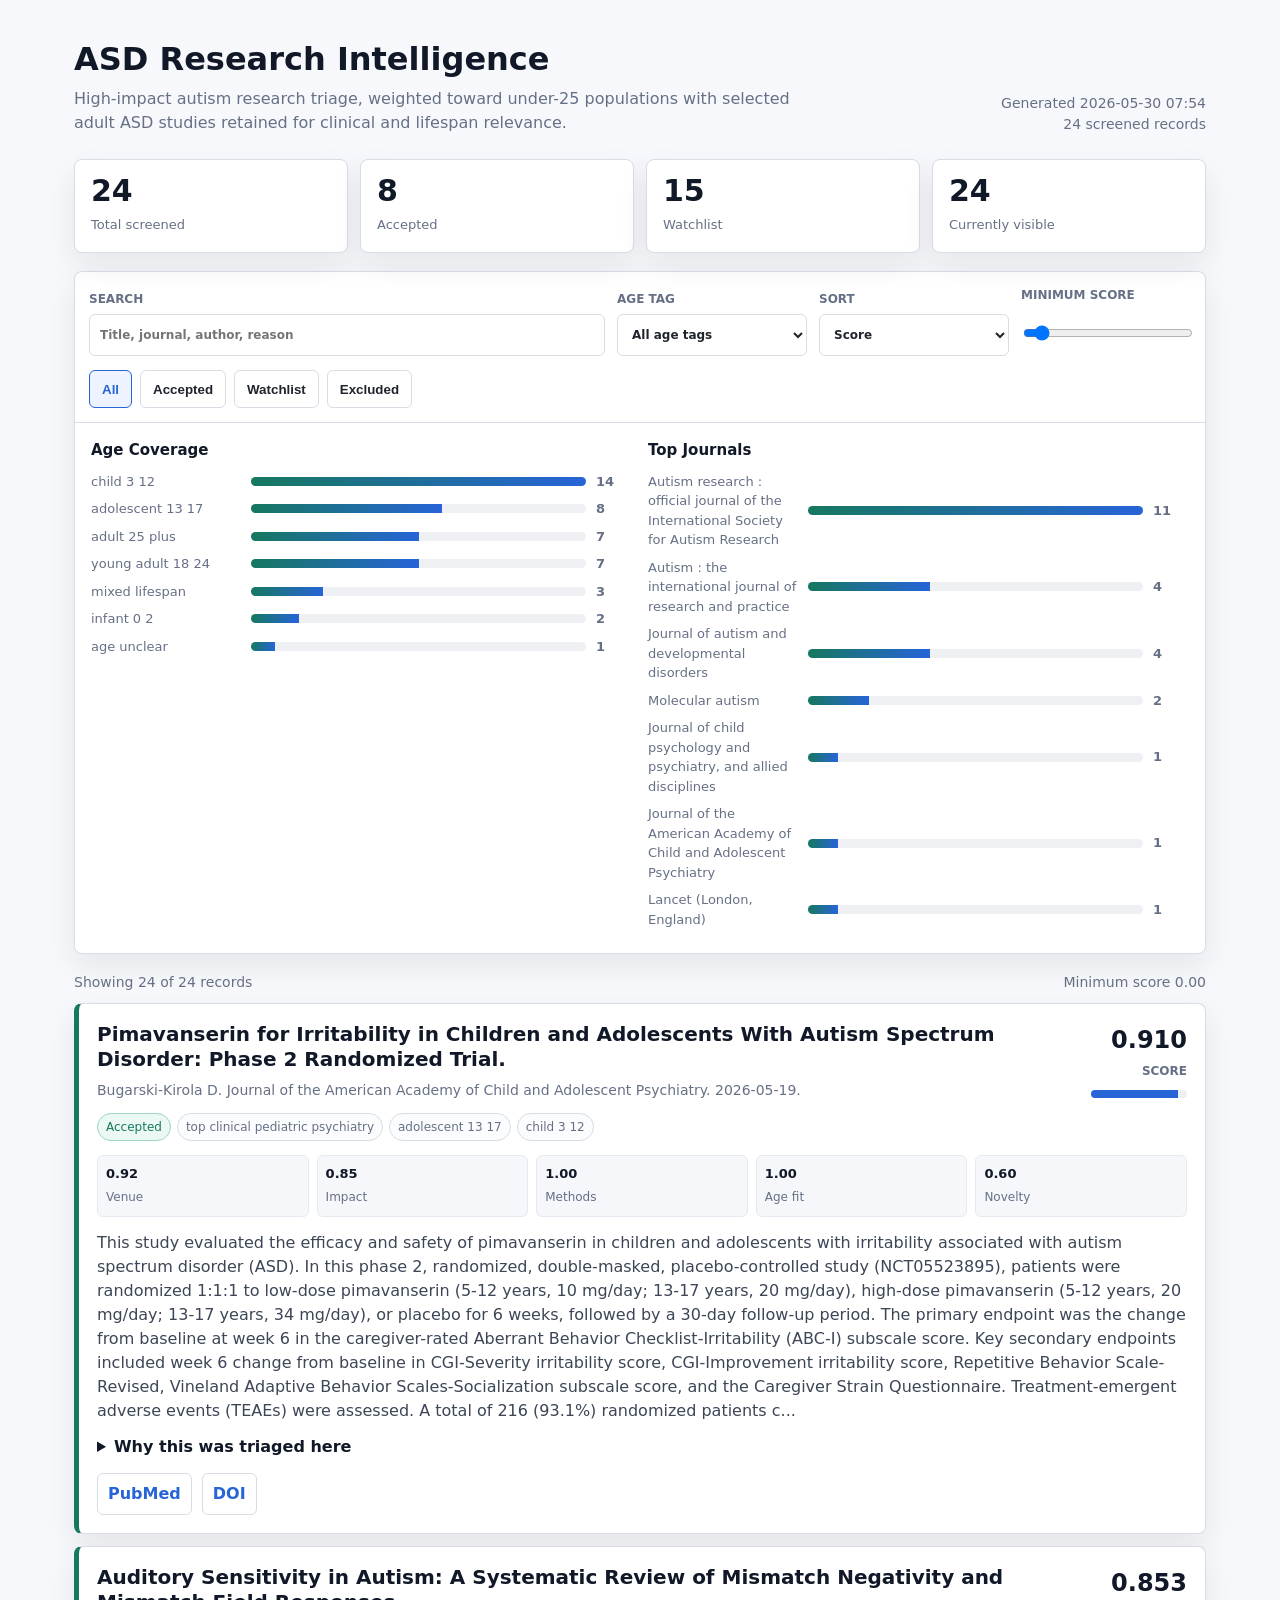
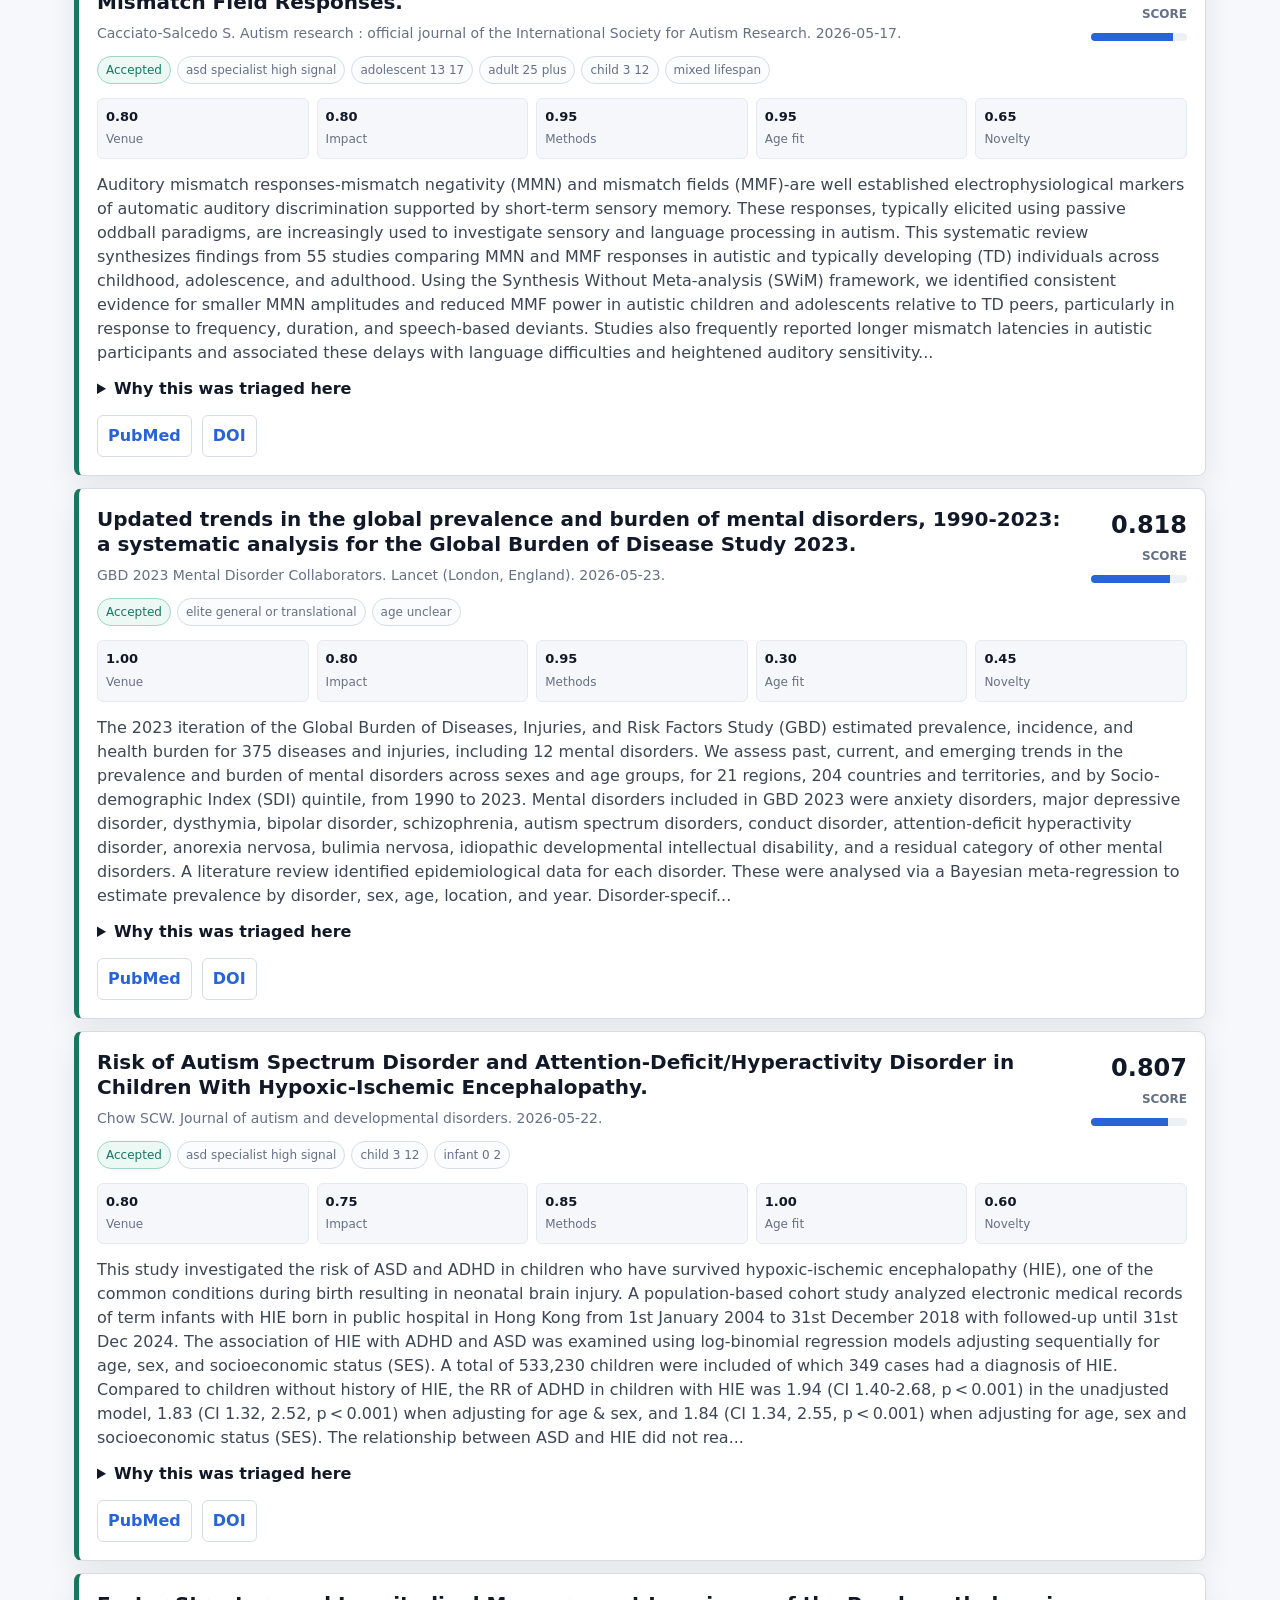
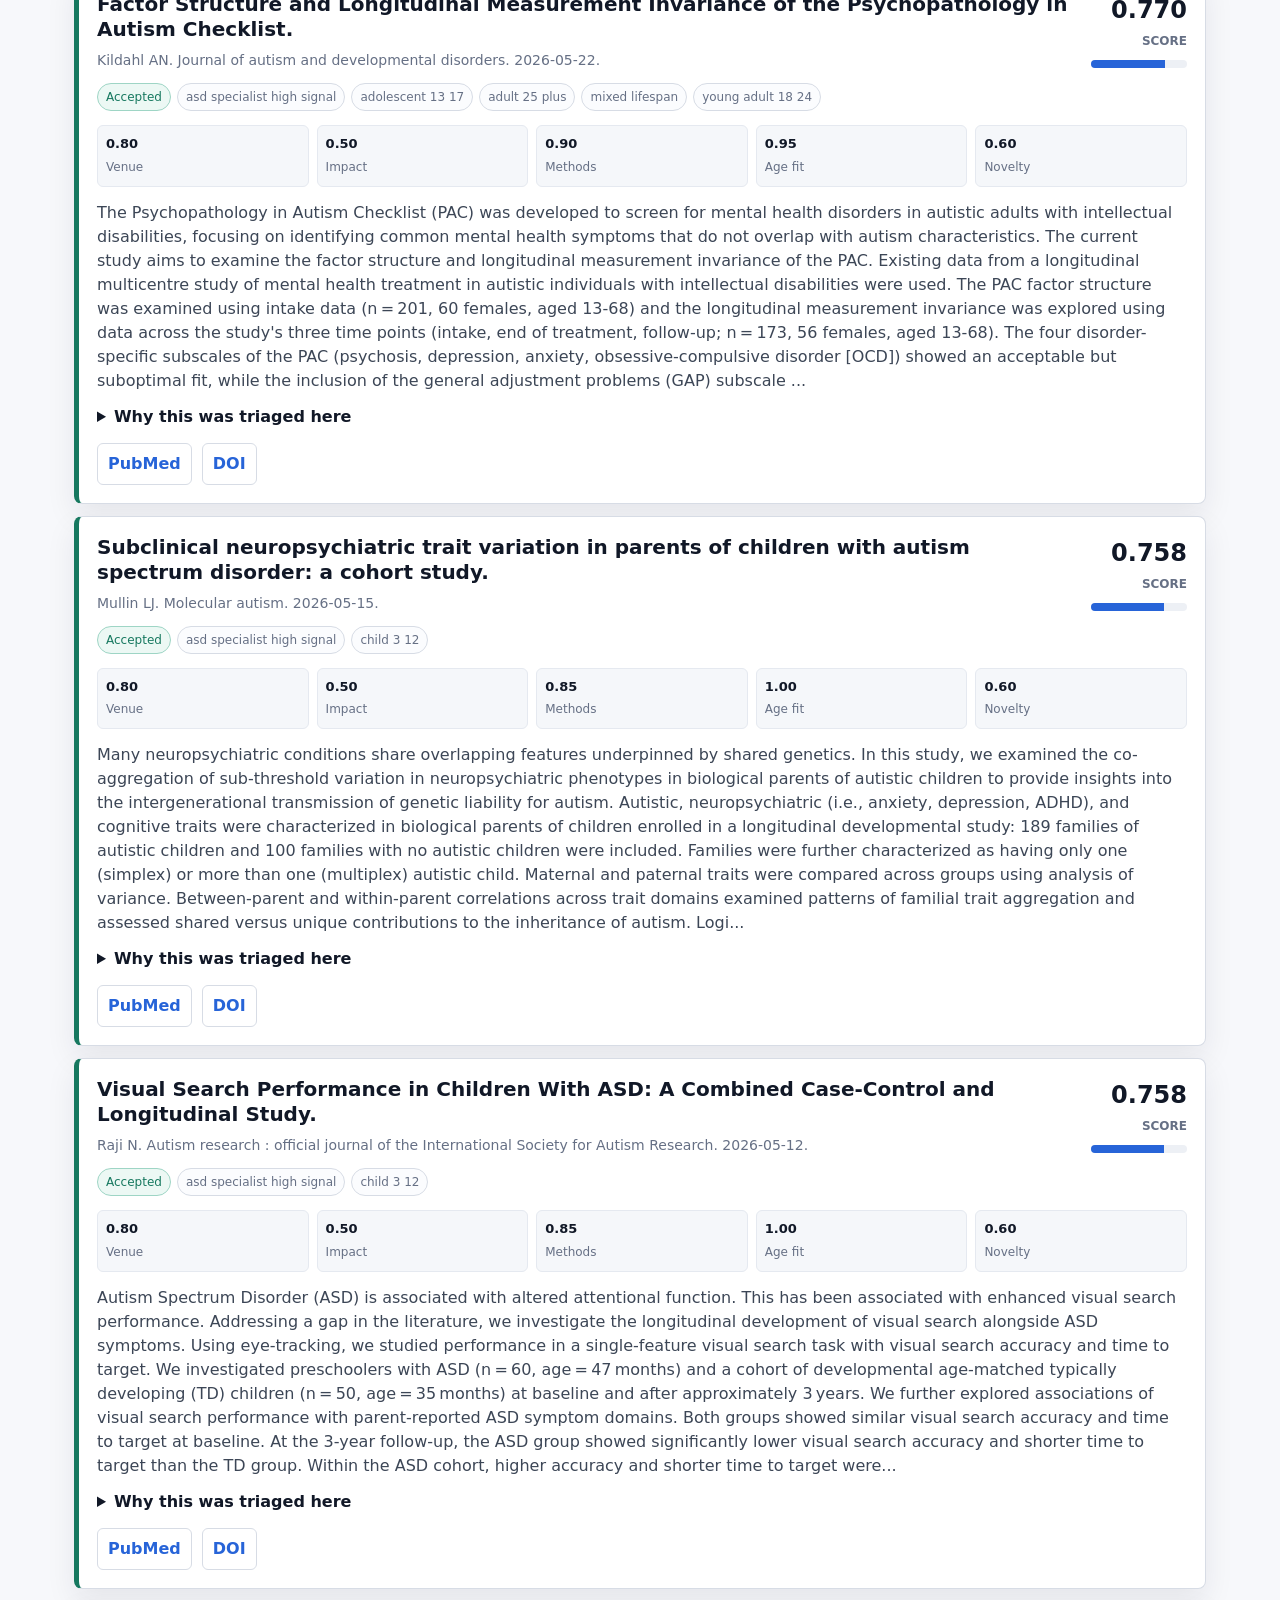
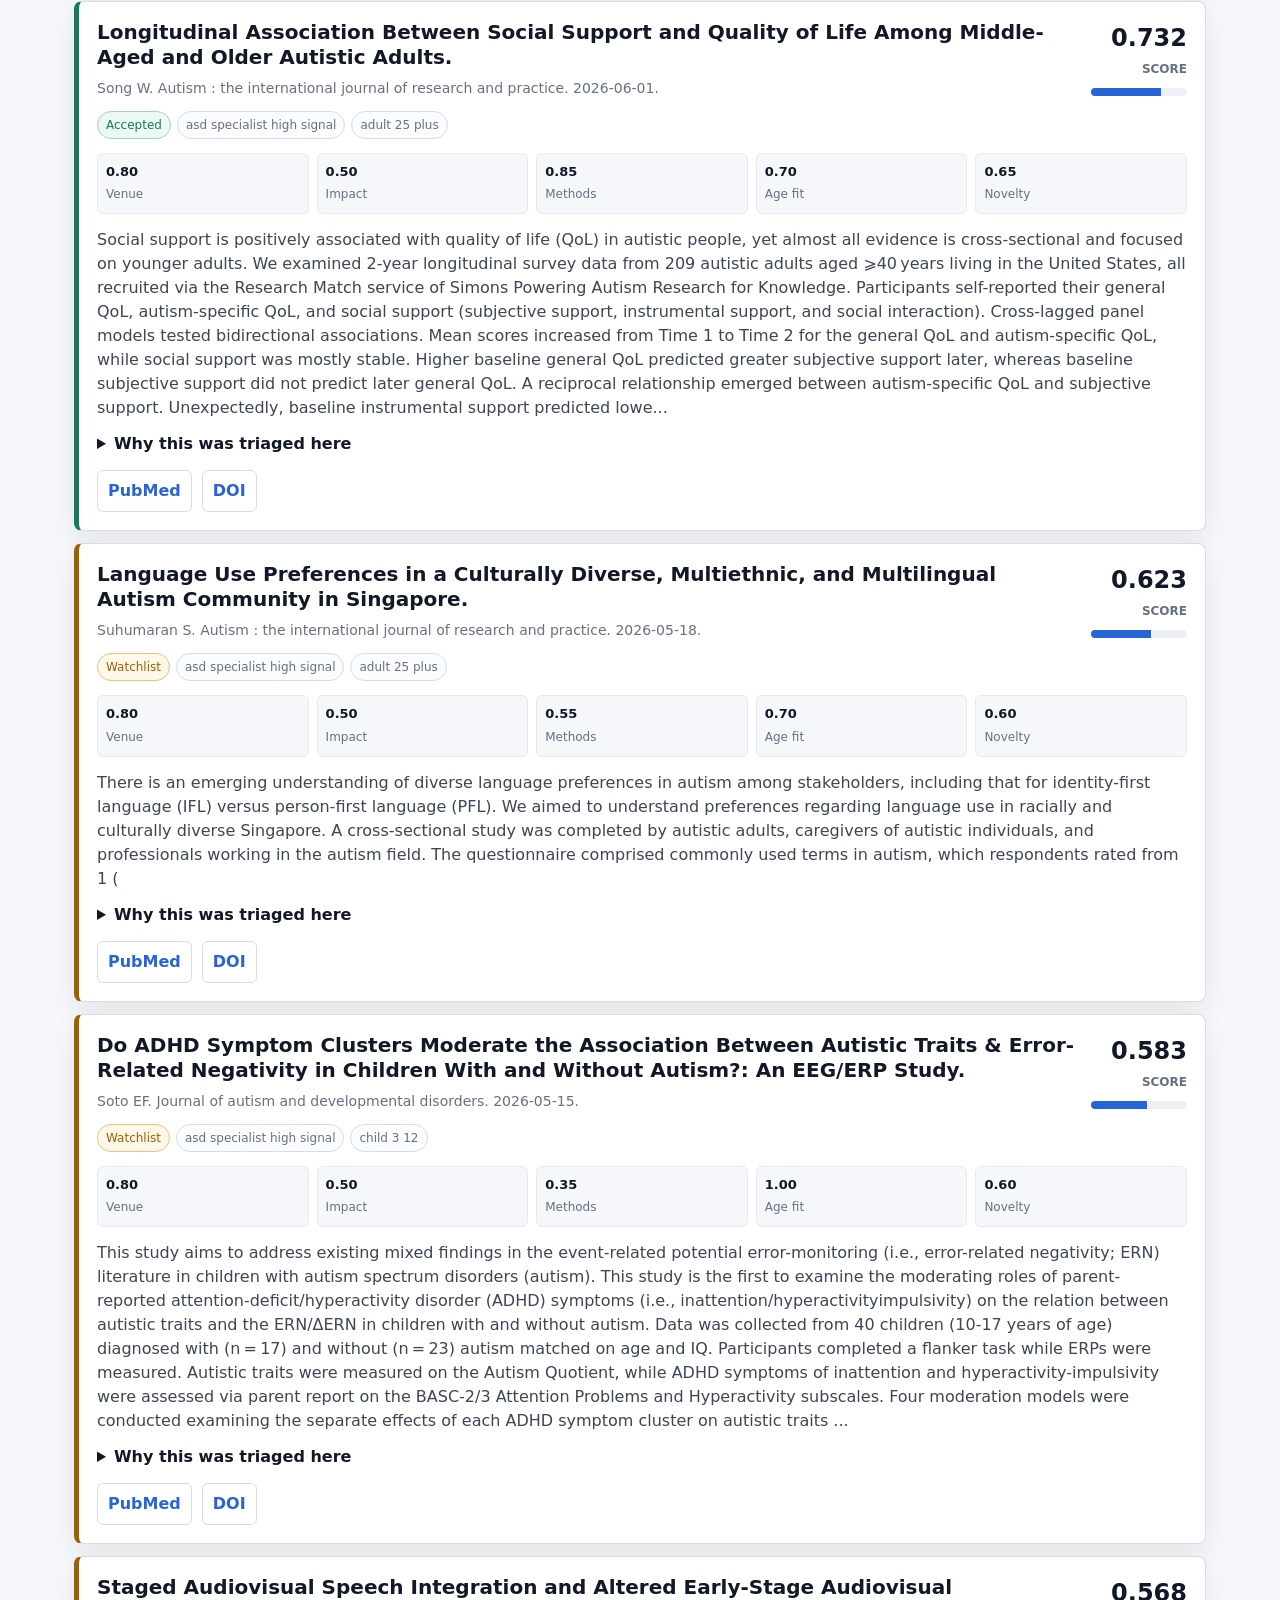
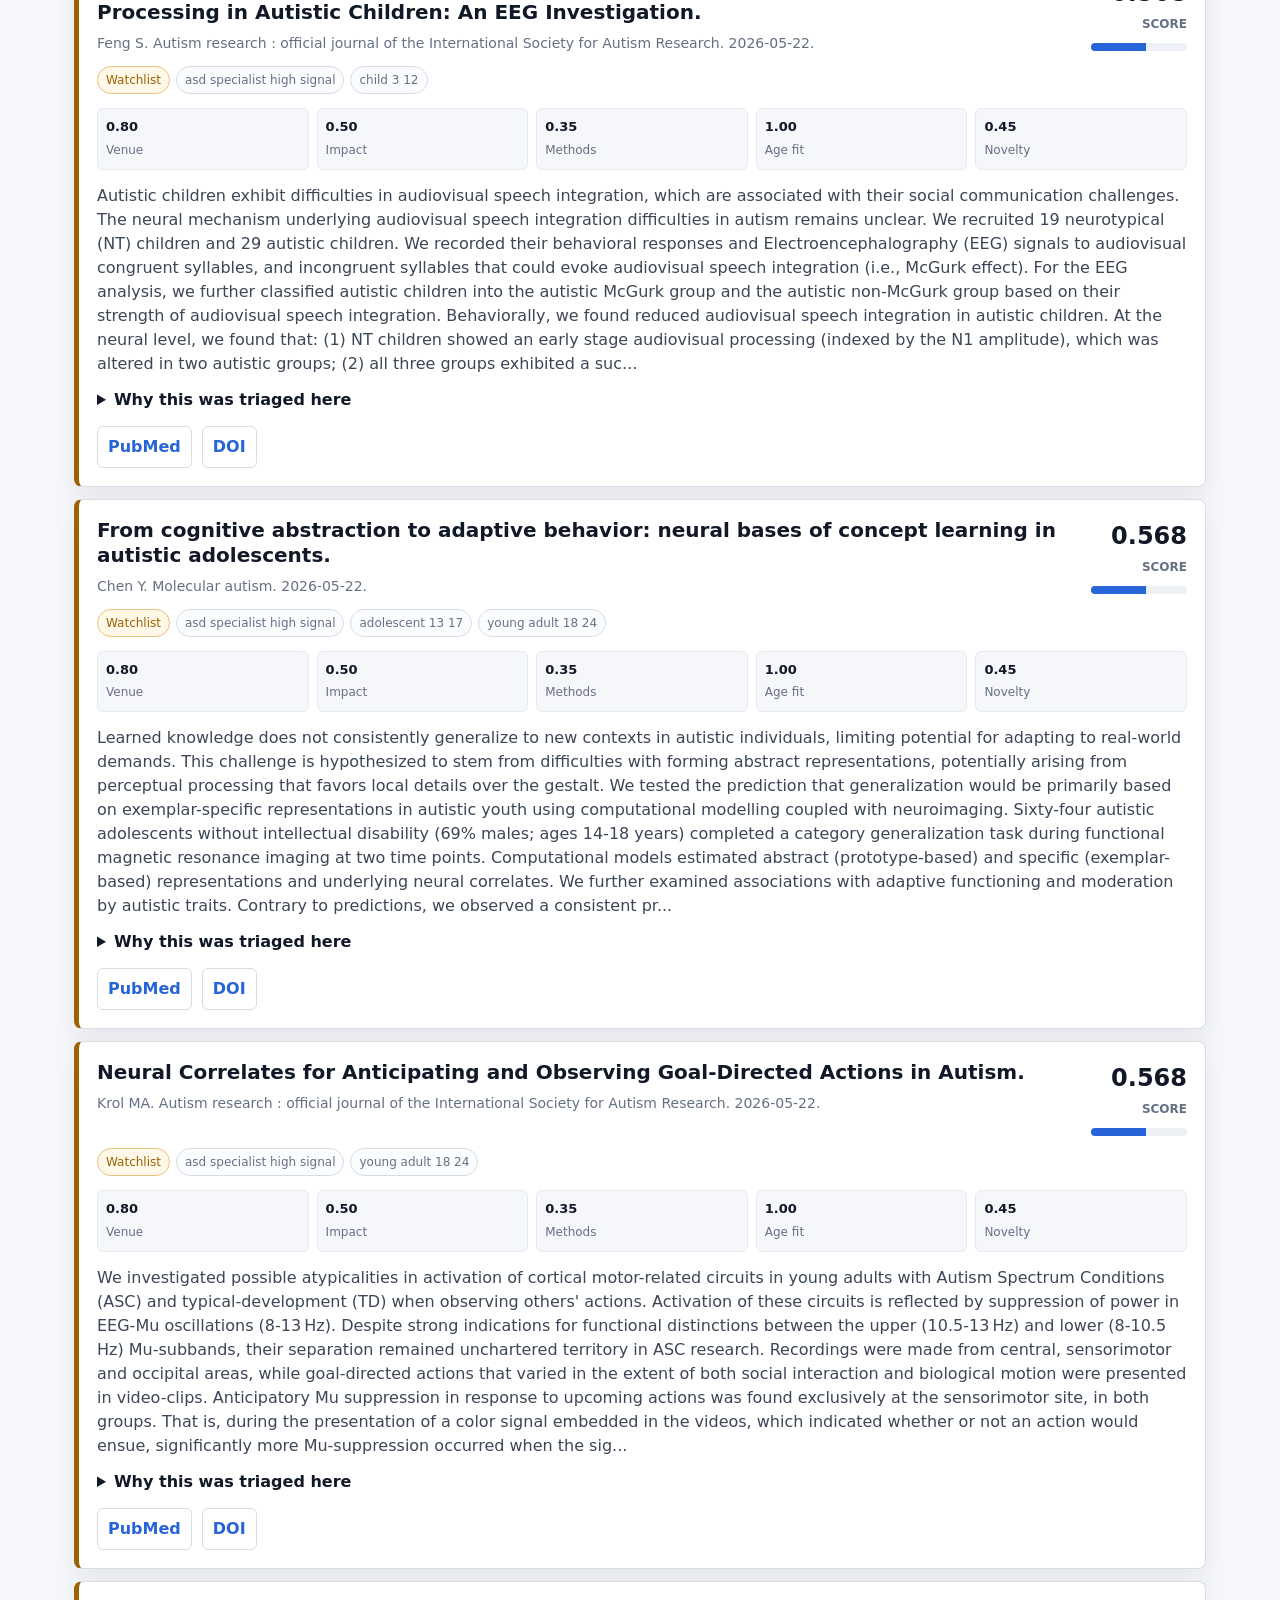
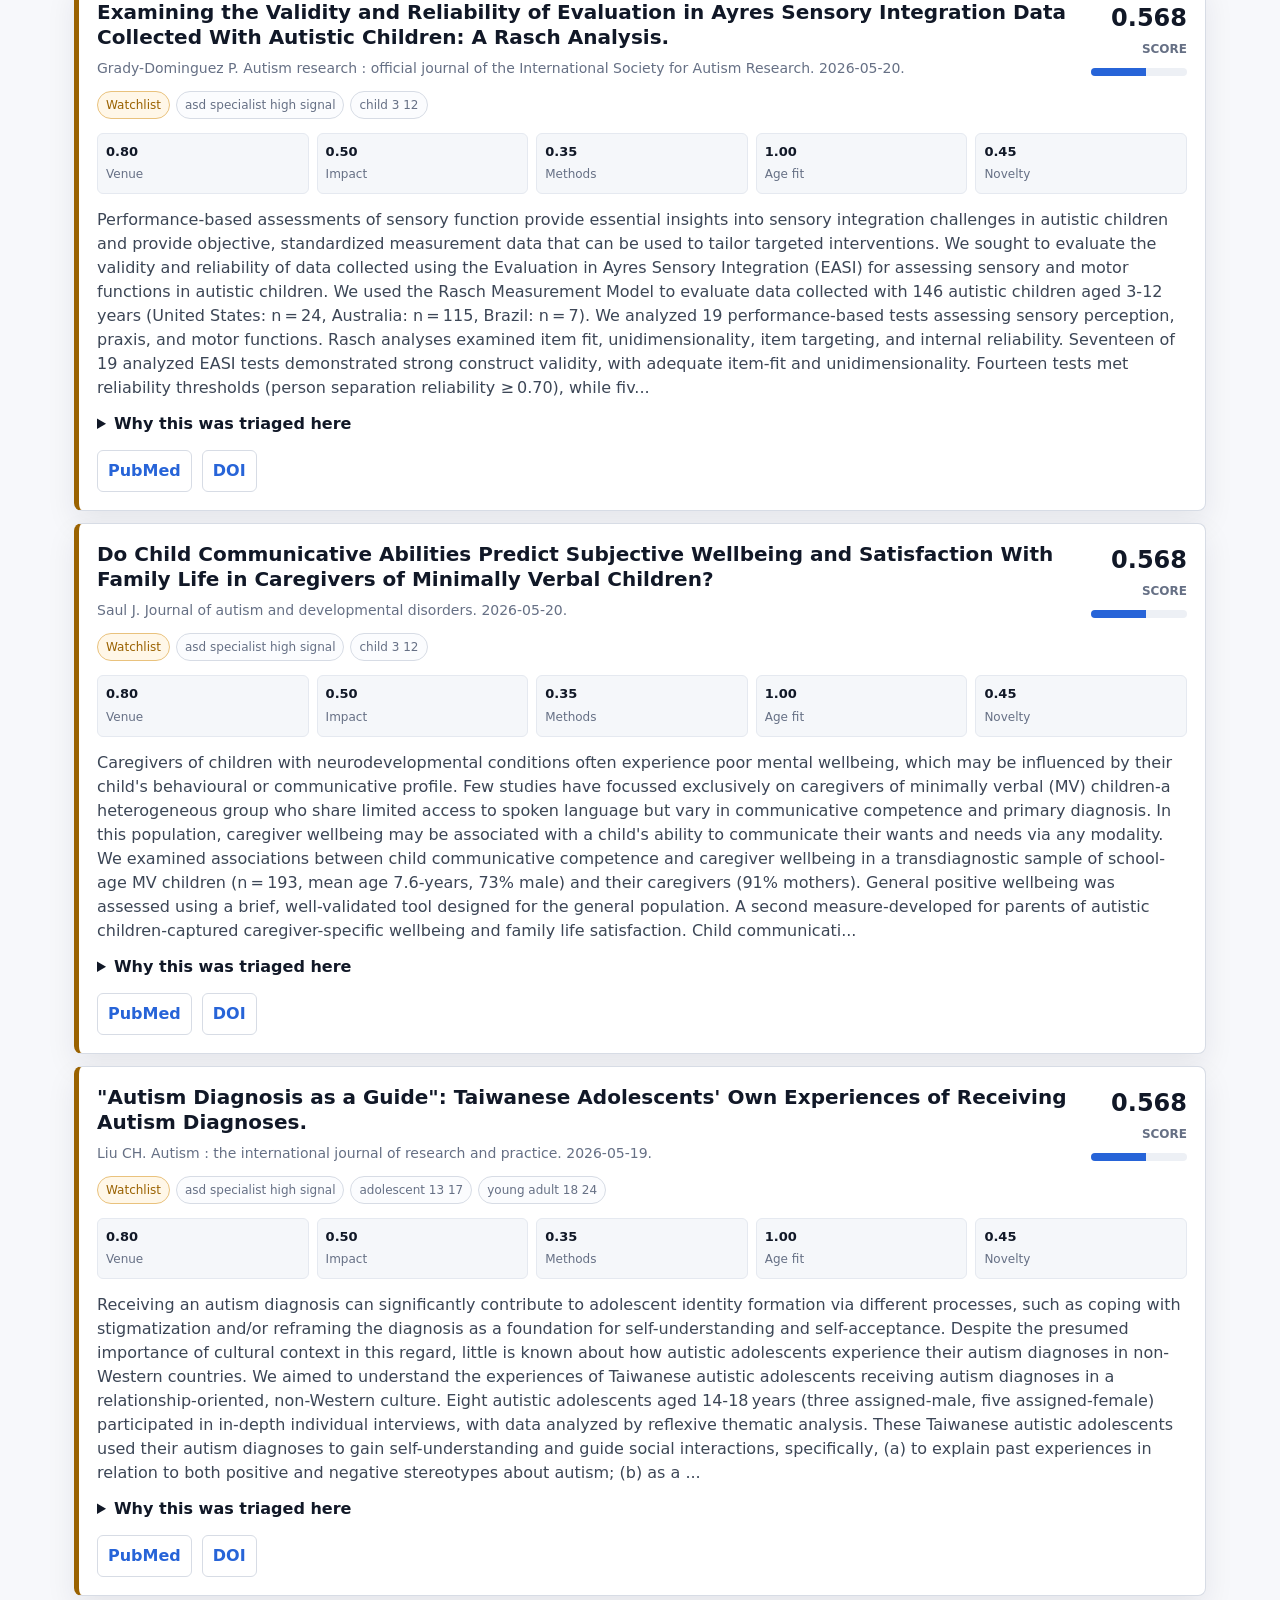
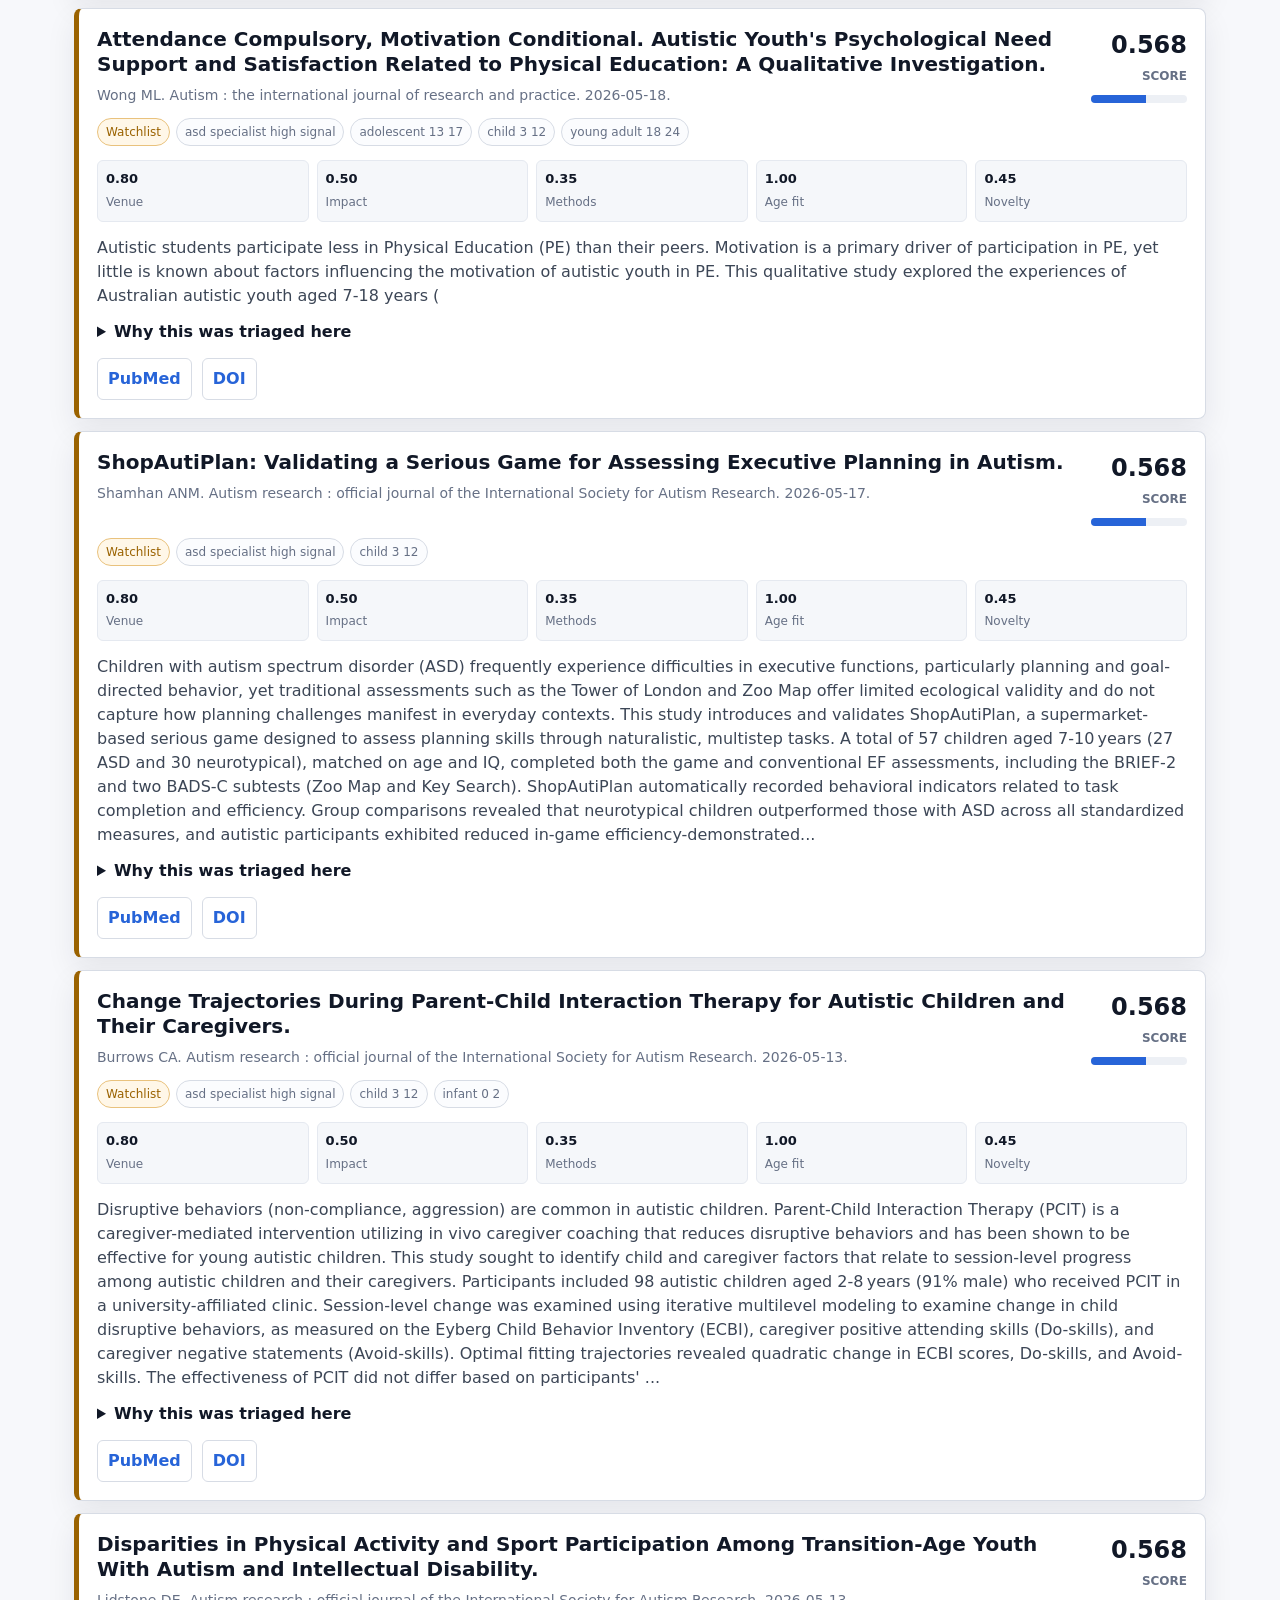
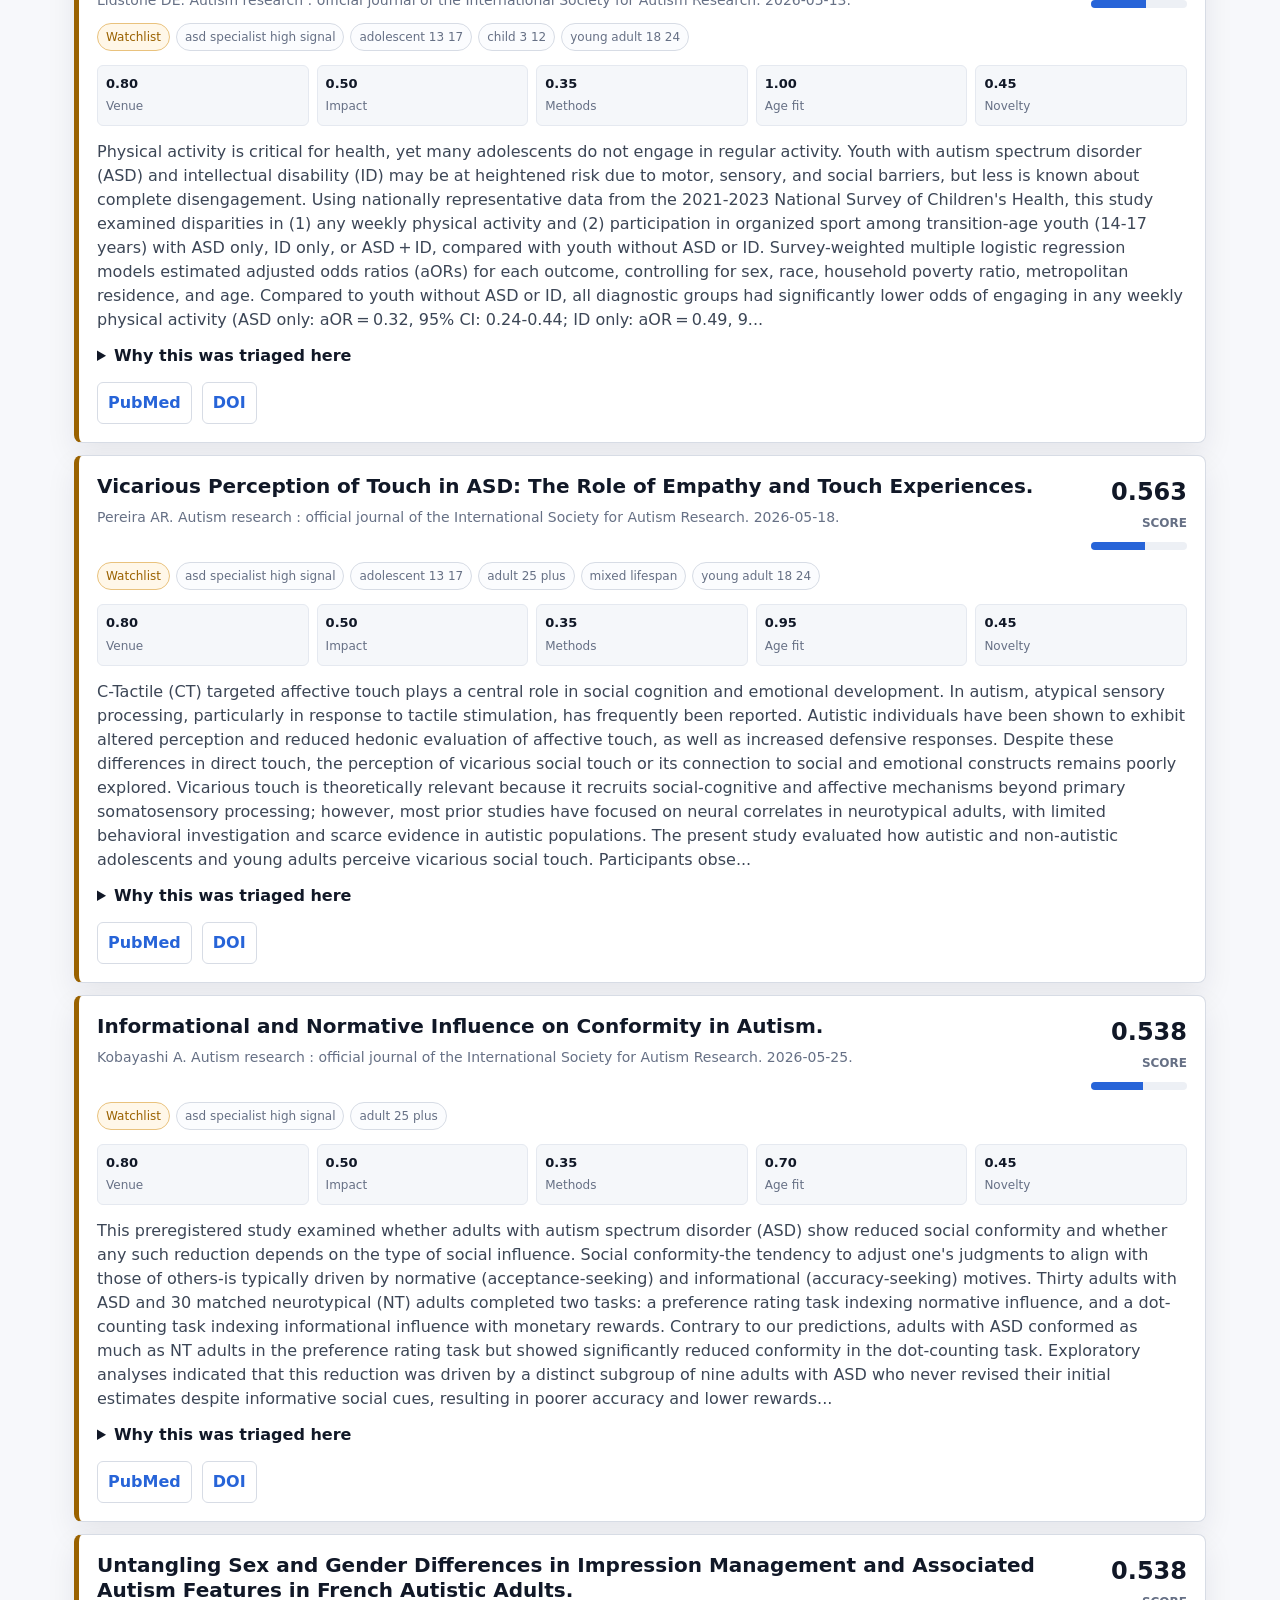
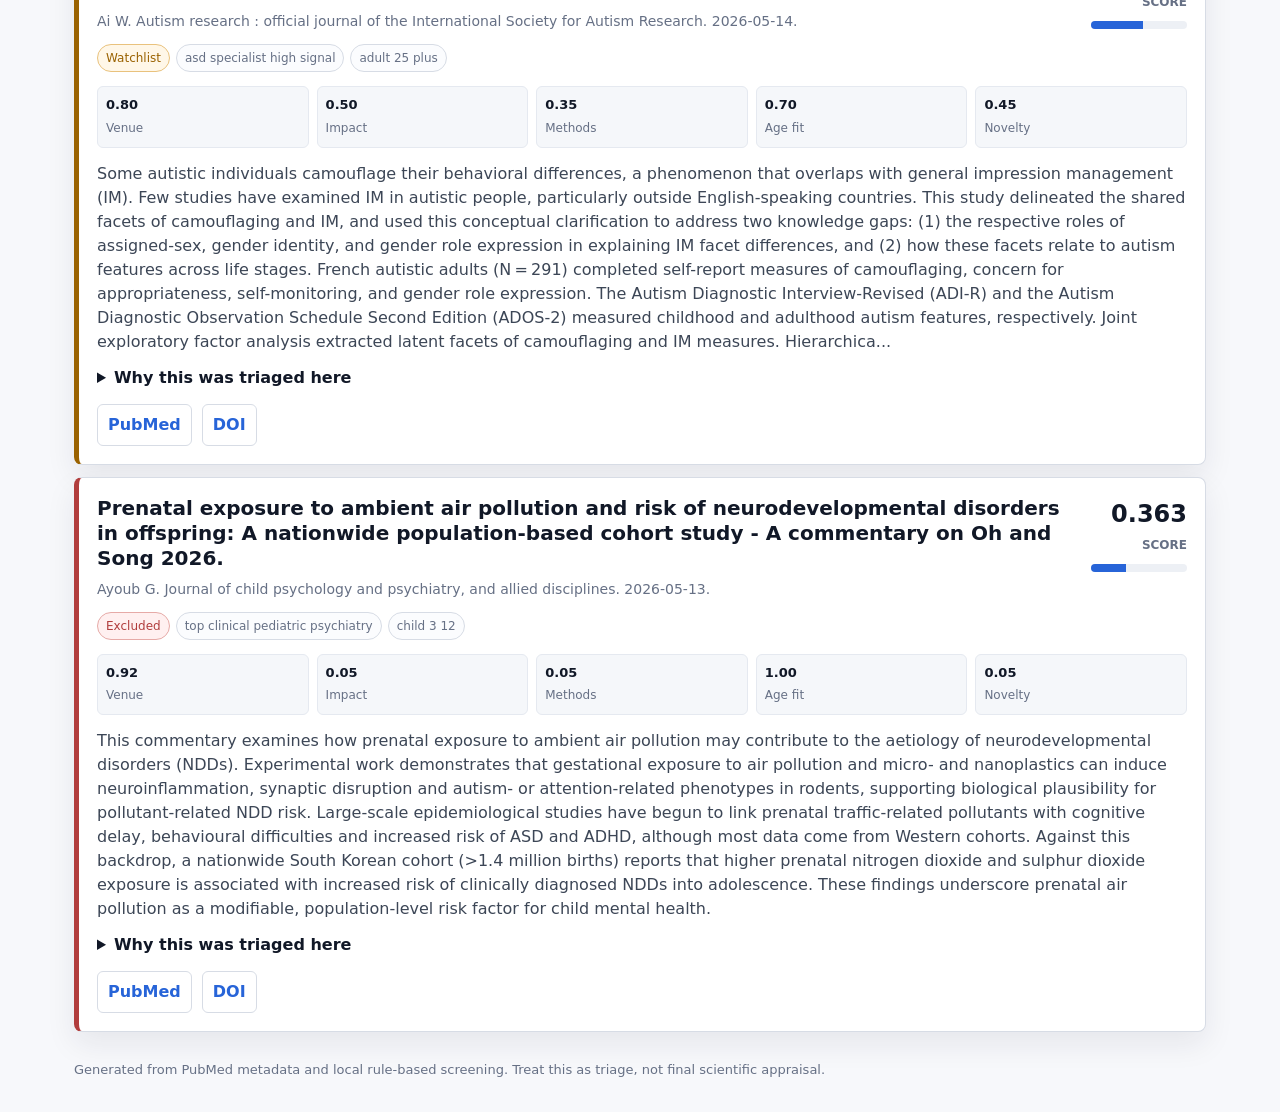
==== site/index.html @ 7b46cb8d "Initial ASD research website" ====
<!doctype html>
<html lang="en">
<head>
  <meta charset="utf-8">
  <meta name="viewport" content="width=device-width, initial-scale=1">
  <title>ASD Research Intelligence</title>
  <style>
    :root {
      --bg: #f7f8fb;
      --surface: #ffffff;
      --text: #20242c;
      --muted: #667085;
      --line: #d7dce5;
      --blue: #2764d8;
      --green: #16785f;
      --amber: #9a6200;
      --red: #b13d3d;
      --ink: #111827;
      --shadow: 0 12px 30px rgba(21, 31, 51, 0.08);
    }
    * { box-sizing: border-box; }
    body {
      margin: 0;
      background: var(--bg);
      color: var(--text);
      font-family: Inter, ui-sans-serif, system-ui, -apple-system, BlinkMacSystemFont, "Segoe UI", sans-serif;
      line-height: 1.5;
    }
    a { color: var(--blue); text-decoration: none; }
    a:hover { text-decoration: underline; }
    .shell { max-width: 1180px; margin: 0 auto; padding: 24px; }
    header {
      display: grid;
      grid-template-columns: minmax(0, 1.4fr) minmax(280px, 0.6fr);
      gap: 24px;
      align-items: end;
      padding: 18px 0 24px;
    }
    h1 { margin: 0; color: var(--ink); font-size: 32px; line-height: 1.1; letter-spacing: 0; }
    .subtitle { margin: 10px 0 0; color: var(--muted); max-width: 760px; }
    .meta { color: var(--muted); font-size: 14px; text-align: right; }
    .summary {
      display: grid;
      grid-template-columns: repeat(4, minmax(0, 1fr));
      gap: 12px;
      margin-bottom: 18px;
    }
    .metric {
      background: var(--surface);
      border: 1px solid var(--line);
      border-radius: 8px;
      padding: 16px;
      box-shadow: var(--shadow);
    }
    .metric b { display: block; color: var(--ink); font-size: 30px; line-height: 1; margin-bottom: 6px; }
    .metric span { color: var(--muted); font-size: 13px; }
    .panel {
      background: var(--surface);
      border: 1px solid var(--line);
      border-radius: 8px;
      box-shadow: var(--shadow);
      margin-bottom: 18px;
    }
    .tools {
      display: grid;
      grid-template-columns: minmax(240px, 1fr) 190px 190px 170px;
      gap: 12px;
      padding: 14px;
      align-items: end;
    }
    label { display: grid; gap: 6px; color: var(--muted); font-size: 12px; font-weight: 700; text-transform: uppercase; }
    input, select {
      width: 100%;
      min-height: 42px;
      border: 1px solid var(--line);
      border-radius: 6px;
      padding: 9px 10px;
      color: var(--text);
      background: #fff;
      font: inherit;
    }
    .tabs { display: flex; flex-wrap: wrap; gap: 8px; padding: 0 14px 14px; }
    .tab {
      border: 1px solid var(--line);
      background: #fff;
      color: var(--text);
      min-height: 38px;
      border-radius: 6px;
      padding: 8px 12px;
      cursor: pointer;
      font-weight: 700;
    }
    .tab[aria-pressed="true"] { border-color: var(--blue); color: var(--blue); background: #eef4ff; }
    .chart { display: grid; grid-template-columns: 1fr 1fr; gap: 16px; padding: 16px; border-top: 1px solid var(--line); }
    .chart h2 { margin: 0 0 10px; font-size: 15px; color: var(--ink); }
    .bar-row { display: grid; grid-template-columns: 150px 1fr 36px; gap: 10px; align-items: center; margin: 8px 0; font-size: 13px; color: var(--muted); }
    .bar-track { height: 9px; background: #eef0f4; border-radius: 999px; overflow: hidden; }
    .bar { height: 100%; background: linear-gradient(90deg, var(--green), var(--blue)); }
    .result-line { display: flex; justify-content: space-between; gap: 16px; color: var(--muted); font-size: 14px; margin: 16px 0 10px; }
    .papers { display: grid; gap: 12px; }
    .paper {
      background: var(--surface);
      border: 1px solid var(--line);
      border-left: 5px solid var(--blue);
      border-radius: 8px;
      padding: 18px;
      box-shadow: var(--shadow);
    }
    .paper[data-bucket="accepted"] { border-left-color: var(--green); }
    .paper[data-bucket="watchlist"] { border-left-color: var(--amber); }
    .paper[data-bucket="excluded"] { border-left-color: var(--red); }
    .paper-head { display: grid; grid-template-columns: minmax(0, 1fr) 96px; gap: 16px; align-items: start; }
    .paper h2 { margin: 0; color: var(--ink); font-size: 20px; line-height: 1.25; letter-spacing: 0; }
    .citation { margin: 8px 0 0; color: var(--muted); font-size: 14px; }
    .score { text-align: right; }
    .score strong { display: block; font-size: 24px; color: var(--ink); }
    .score span { color: var(--muted); font-size: 12px; text-transform: uppercase; font-weight: 700; }
    .score-meter { margin-top: 8px; height: 8px; background: #edf0f5; border-radius: 999px; overflow: hidden; }
    .score-meter div { height: 100%; background: var(--blue); }
    .badges { display: flex; flex-wrap: wrap; gap: 6px; margin: 12px 0; }
    .badge { border: 1px solid var(--line); border-radius: 999px; padding: 4px 8px; font-size: 12px; color: var(--muted); background: #fbfcfe; }
    .badge.accepted { color: var(--green); border-color: #9ed5c5; background: #ecf8f4; }
    .badge.watchlist { color: var(--amber); border-color: #e9c27d; background: #fff7e8; }
    .badge.excluded { color: var(--red); border-color: #e6aaa7; background: #fff0f0; }
    .breakdown { display: grid; grid-template-columns: repeat(5, minmax(0, 1fr)); gap: 8px; margin: 14px 0; }
    .breakdown div { background: #f5f7fa; border: 1px solid #e5e9f0; border-radius: 6px; padding: 8px; min-width: 0; }
    .breakdown b { display: block; font-size: 13px; color: var(--ink); }
    .breakdown span { color: var(--muted); font-size: 12px; }
    details { margin-top: 12px; }
    summary { cursor: pointer; font-weight: 800; color: var(--ink); }
    .reasons { margin: 8px 0 0; padding-left: 20px; color: var(--muted); }
    .abstract { color: #3c4656; margin: 12px 0 0; }
    .links { display: flex; flex-wrap: wrap; gap: 10px; margin-top: 14px; }
    .links a { border: 1px solid var(--line); border-radius: 6px; padding: 8px 10px; background: #fff; font-weight: 700; }
    .empty { padding: 32px; background: var(--surface); border: 1px solid var(--line); border-radius: 8px; text-align: center; color: var(--muted); }
    footer { color: var(--muted); font-size: 13px; padding: 28px 0 8px; }
    @media (max-width: 860px) {
      .shell { padding: 16px; }
      header, .summary, .chart, .tools, .paper-head, .breakdown { grid-template-columns: 1fr; }
      .meta, .score { text-align: left; }
      h1 { font-size: 27px; }
      .bar-row { grid-template-columns: 120px 1fr 32px; }
    }
  </style>
</head>
<body>
  <div class="shell">
    <header>
      <div>
        <h1>ASD Research Intelligence</h1>
        <p class="subtitle">High-impact autism research triage, weighted toward under-25 populations with selected adult ASD studies retained for clinical and lifespan relevance.</p>
      </div>
      <div class="meta">
        <div>Generated 2026-05-30 07:54</div>
        <div>24 screened records</div>
      </div>
    </header>

    <section class="summary" aria-label="Screening summary">
      <div class="metric"><b>24</b><span>Total screened</span></div>
      <div class="metric"><b>8</b><span>Accepted</span></div>
      <div class="metric"><b>15</b><span>Watchlist</span></div>
      <div class="metric"><b id="visibleCount">24</b><span>Currently visible</span></div>
    </section>

    <section class="panel" aria-label="Research filters">
      <div class="tools">
        <label>Search
          <input id="searchInput" type="search" placeholder="Title, journal, author, reason">
        </label>
        <label>Age Tag
          <select id="ageFilter"></select>
        </label>
        <label>Sort
          <select id="sortSelect">
            <option value="score">Score</option>
            <option value="date">Publication date</option>
            <option value="journal">Journal</option>
          </select>
        </label>
        <label>Minimum Score
          <input id="scoreFilter" type="range" min="0" max="1" step="0.05" value="0">
        </label>
      </div>
      <div class="tabs" aria-label="Bucket filters">
        <button class="tab" data-bucket="all" aria-pressed="true">All</button>
        <button class="tab" data-bucket="accepted" aria-pressed="false">Accepted</button>
        <button class="tab" data-bucket="watchlist" aria-pressed="false">Watchlist</button>
        <button class="tab" data-bucket="excluded" aria-pressed="false">Excluded</button>
      </div>
      <div class="chart" aria-label="Screening charts">
        <div>
          <h2>Age Coverage</h2>
          <div id="ageChart"></div>
        </div>
        <div>
          <h2>Top Journals</h2>
          <div id="journalChart"></div>
        </div>
      </div>
    </section>

    <div class="result-line">
      <span id="filterSummary">Showing all records</span>
      <span id="scoreSummary">Minimum score 0.00</span>
    </div>

    <main id="paperList" class="papers" aria-live="polite"></main>
    <footer>Generated from PubMed metadata and local rule-based screening. Treat this as triage, not final scientific appraisal.</footer>
  </div>

  <script>
    window.RESEARCH_DATA = {"generated_at": "2026-05-30 07:54", "source_report": "reports/latest-weekly-digest.md", "counts": {"total": 24, "accepted": 8, "watchlist": 15, "excluded": 1}, "age_tags": [["child_3_12", 14], ["adolescent_13_17", 8], ["adult_25_plus", 7], ["young_adult_18_24", 7], ["mixed_lifespan", 3], ["infant_0_2", 2], ["age_unclear", 1]], "top_journals": [["Autism research : official journal of the International Society for Autism Research", 11], ["Autism : the international journal of research and practice", 4], ["Journal of autism and developmental disorders", 4], ["Molecular autism", 2], ["Journal of child psychology and psychiatry, and allied disciplines", 1], ["Journal of the American Academy of Child and Adolescent Psychiatry", 1], ["Lancet (London, England)", 1]], "papers": [{"pmid": "42162607", "doi": "10.1016/j.jaac.2026.05.007", "title": "Pimavanserin for Irritability in Children and Adolescents With Autism Spectrum Disorder: Phase 2 Randomized Trial.", "journal": "Journal of the American Academy of Child and Adolescent Psychiatry", "journal_tier": "top_clinical_pediatric_psychiatry", "publication_date": "2026-05-19", "url": "https://pubmed.ncbi.nlm.nih.gov/42162607/", "authors": ["Bugarski-Kirola D", "Hofbauer RK", "Sameljak S", "Marco EJ", "Sumi\u0142a A", "Darwish M", "Ortiz S", "Liu IY", "Nunez R", "Zhang PH", "Arango C"], "first_author": "Bugarski-Kirola D", "publication_types": ["Journal Article"], "bucket": "accepted", "included": true, "overall_score": 0.91, "venue_score": 0.92, "article_impact_score": 0.85, "methods_quality_score": 1.0, "age_relevance_score": 1.0, "novelty_score": 0.6, "age_tags": ["adolescent_13_17", "child_3_12"], "reasons": ["journal tier top_clinical_pediatric_psychiatry: Journal of the American Academy of Child and Adolescent Psychiatry", "title/abstract indicates randomized trial", "study design signal: randomized", "matches primary under-25 interest", "novelty/importance signals: randomized"], "abstract_excerpt": "This study evaluated the efficacy and safety of pimavanserin in children and adolescents with irritability associated with autism spectrum disorder (ASD).\nIn this phase 2, randomized, double-masked, placebo-controlled study (NCT05523895), patients were randomized 1:1:1 to low-dose pimavanserin (5-12 years, 10 mg/day; 13-17 years, 20 mg/day), high-dose pimavanserin (5-12 years, 20 mg/day; 13-17 years, 34 mg/day), or placebo for 6 weeks, followed by a 30-day follow-up period. The primary endpoint was the change from baseline at week 6 in the caregiver-rated Aberrant Behavior Checklist-Irritability (ABC-I) subscale score. Key secondary endpoints included week 6 change from baseline in CGI-Severity irritability score, CGI-Improvement irritability score, Repetitive Behavior Scale-Revised, Vineland Adaptive Behavior Scales-Socialization subscale score, and the Caregiver Strain Questionnaire. Treatment-emergent adverse events (TEAEs) were assessed.\nA total of 216 (93.1%) randomized patients c...", "screened_at": "2026-05-26 19:55:00"}, {"pmid": "42144892", "doi": "10.1002/aur.70275", "title": "Auditory Sensitivity in Autism: A Systematic Review of Mismatch Negativity and Mismatch Field Responses.", "journal": "Autism research : official journal of the International Society for Autism Research", "journal_tier": "asd_specialist_high_signal", "publication_date": "2026-05-17", "url": "https://pubmed.ncbi.nlm.nih.gov/42144892/", "authors": ["Cacciato-Salcedo S", "Jaokar S", "Ingham NJ", "Malmierca MS", "Petrinovic MM"], "first_author": "Cacciato-Salcedo S", "publication_types": ["Journal Article", "Review"], "bucket": "accepted", "included": true, "overall_score": 0.853, "venue_score": 0.8, "article_impact_score": 0.8, "methods_quality_score": 0.95, "age_relevance_score": 0.95, "novelty_score": 0.65, "age_tags": ["adolescent_13_17", "adult_25_plus", "child_3_12", "mixed_lifespan"], "reasons": ["journal tier asd_specialist_high_signal: Autism research : official journal of the International Society for Autism Research", "title/abstract indicates systematic review", "study design signal: systematic review", "mentions both under-25 and adult-relevant terms", "novelty/importance signals: longitudinal, biomarker"], "abstract_excerpt": "Auditory mismatch responses-mismatch negativity (MMN) and mismatch fields (MMF)-are well established electrophysiological markers of automatic auditory discrimination supported by short-term sensory memory. These responses, typically elicited using passive oddball paradigms, are increasingly used to investigate sensory and language processing in autism. This systematic review synthesizes findings from 55 studies comparing MMN and MMF responses in autistic and typically developing (TD) individuals across childhood, adolescence, and adulthood. Using the Synthesis Without Meta-analysis (SWiM) framework, we identified consistent evidence for smaller MMN amplitudes and reduced MMF power in autistic children and adolescents relative to TD peers, particularly in response to frequency, duration, and speech-based deviants. Studies also frequently reported longer mismatch latencies in autistic participants and associated these delays with language difficulties and heightened auditory sensitivity...", "screened_at": "2026-05-26 19:55:00"}, {"pmid": "42167272", "doi": "10.1016/S0140-6736(26)00519-2", "title": "Updated trends in the global prevalence and burden of mental disorders, 1990-2023: a systematic analysis for the Global Burden of Disease Study 2023.", "journal": "Lancet (London, England)", "journal_tier": "elite_general_or_translational", "publication_date": "2026-05-23", "url": "https://pubmed.ncbi.nlm.nih.gov/42167272/", "authors": ["GBD 2023 Mental Disorder Collaborators"], "first_author": "GBD 2023 Mental Disorder Collaborators", "publication_types": ["Journal Article", "Systematic Review"], "bucket": "accepted", "included": true, "overall_score": 0.818, "venue_score": 1.0, "article_impact_score": 0.8, "methods_quality_score": 0.95, "age_relevance_score": 0.3, "novelty_score": 0.45, "age_tags": ["age_unclear"], "reasons": ["journal tier elite_general_or_translational: Lancet (London, England)", "publication type is systematic review", "study design signal: systematic review", "age group unclear from title/abstract", "no strong novelty signal in local MVP"], "abstract_excerpt": "The 2023 iteration of the Global Burden of Diseases, Injuries, and Risk Factors Study (GBD) estimated prevalence, incidence, and health burden for 375 diseases and injuries, including 12 mental disorders. We assess past, current, and emerging trends in the prevalence and burden of mental disorders across sexes and age groups, for 21 regions, 204 countries and territories, and by Socio-demographic Index (SDI) quintile, from 1990 to 2023.\nMental disorders included in GBD 2023 were anxiety disorders, major depressive disorder, dysthymia, bipolar disorder, schizophrenia, autism spectrum disorders, conduct disorder, attention-deficit hyperactivity disorder, anorexia nervosa, bulimia nervosa, idiopathic developmental intellectual disability, and a residual category of other mental disorders. A literature review identified epidemiological data for each disorder. These were analysed via a Bayesian meta-regression to estimate prevalence by disorder, sex, age, location, and year. Disorder-specif...", "screened_at": "2026-05-26 19:55:00"}, {"pmid": "42171963", "doi": "10.1007/s10803-026-07347-8", "title": "Risk of Autism Spectrum Disorder and Attention-Deficit/Hyperactivity Disorder in Children With Hypoxic-Ischemic Encephalopathy.", "journal": "Journal of autism and developmental disorders", "journal_tier": "asd_specialist_high_signal", "publication_date": "2026-05-22", "url": "https://pubmed.ncbi.nlm.nih.gov/42171963/", "authors": ["Chow SCW", "Wang Y", "Leung OLK", "Liang LS", "Soo MT", "Jalal K", "Wong SCM", "Lee TMC", "Tso WWY"], "first_author": "Chow SCW", "publication_types": ["Journal Article"], "bucket": "accepted", "included": true, "overall_score": 0.807, "venue_score": 0.8, "article_impact_score": 0.75, "methods_quality_score": 0.85, "age_relevance_score": 1.0, "novelty_score": 0.6, "age_tags": ["child_3_12", "infant_0_2"], "reasons": ["journal tier asd_specialist_high_signal: Journal of autism and developmental disorders", "large dataset or consortium signal in title/abstract", "study design signal: cohort", "matches primary under-25 interest", "novelty/importance signals: population-based"], "abstract_excerpt": "This study investigated the risk of ASD and ADHD in children who have survived hypoxic-ischemic encephalopathy (HIE), one of the common conditions during birth resulting in neonatal brain injury.\nA population-based cohort study analyzed electronic medical records of term infants with HIE born in public hospital in Hong Kong from 1st January 2004 to 31st December 2018 with followed-up until 31st Dec 2024. The association of HIE with ADHD and ASD was examined using log-binomial regression models adjusting sequentially for age, sex, and socioeconomic status (SES).\nA total of 533,230 children were included of which 349 cases had a diagnosis of HIE. Compared to children without history of HIE, the RR of ADHD in children with HIE was 1.94 (CI 1.40-2.68, p\u2009\u003c\u20090.001) in the unadjusted model, 1.83 (CI 1.32, 2.52, p\u2009\u003c\u20090.001) when adjusting for age & sex, and 1.84 (CI 1.34, 2.55, p\u2009\u003c\u20090.001) when adjusting for age, sex and socioeconomic status (SES). The relationship between ASD and HIE did not rea...", "screened_at": "2026-05-26 19:55:00"}, {"pmid": "42171964", "doi": "10.1007/s10803-026-07363-8", "title": "Factor Structure and Longitudinal Measurement Invariance of the Psychopathology in Autism Checklist.", "journal": "Journal of autism and developmental disorders", "journal_tier": "asd_specialist_high_signal", "publication_date": "2026-05-22", "url": "https://pubmed.ncbi.nlm.nih.gov/42171964/", "authors": ["Kildahl AN", "Halvorsen MB", "Hellerud JMA", "Helverschou SB"], "first_author": "Kildahl AN", "publication_types": ["Journal Article"], "bucket": "accepted", "included": true, "overall_score": 0.77, "venue_score": 0.8, "article_impact_score": 0.5, "methods_quality_score": 0.9, "age_relevance_score": 0.95, "novelty_score": 0.6, "age_tags": ["adolescent_13_17", "adult_25_plus", "mixed_lifespan", "young_adult_18_24"], "reasons": ["journal tier asd_specialist_high_signal: Journal of autism and developmental disorders", "article-level impact not yet enriched", "study design signal: longitudinal", "moderate sample size signal: n=201", "mentions both under-25 and adult-relevant terms", "novelty/importance signals: longitudinal"], "abstract_excerpt": "The Psychopathology in Autism Checklist (PAC) was developed to screen for mental health disorders in autistic adults with intellectual disabilities, focusing on identifying common mental health symptoms that do not overlap with autism characteristics. The current study aims to examine the factor structure and longitudinal measurement invariance of the PAC.\nExisting data from a longitudinal multicentre study of mental health treatment in autistic individuals with intellectual disabilities were used. The PAC factor structure was examined using intake data (n\u2009=\u2009201, 60 females, aged 13-68) and the longitudinal measurement invariance was explored using data across the study's three time points (intake, end of treatment, follow-up; n\u2009=\u2009173, 56 females, aged 13-68).\nThe four disorder-specific subscales of the PAC (psychosis, depression, anxiety, obsessive-compulsive disorder [OCD]) showed an acceptable but suboptimal fit, while the inclusion of the general adjustment problems (GAP) subscale ...", "screened_at": "2026-05-26 19:55:00"}, {"pmid": "42141457", "doi": "10.1186/s13229-026-00720-5", "title": "Subclinical neuropsychiatric trait variation in parents of children with autism spectrum disorder: a cohort study.", "journal": "Molecular autism", "journal_tier": "asd_specialist_high_signal", "publication_date": "2026-05-15", "url": "https://pubmed.ncbi.nlm.nih.gov/42141457/", "authors": ["Mullin LJ", "Xia K", "Wang J", "Lee CM", "Buscher TG", "Lasch C", "Burrows CA", "Elison JT", "Shen MD", "Dager SR", "Estes AM", "Hazlett HC", "Marrus N", "Pandey J", "Schultz RT", "St John T", "Zwaigenbaum L", "Constantino JN", "Piven J", "Girault JB"], "first_author": "Mullin LJ", "publication_types": ["Journal Article"], "bucket": "accepted", "included": true, "overall_score": 0.758, "venue_score": 0.8, "article_impact_score": 0.5, "methods_quality_score": 0.85, "age_relevance_score": 1.0, "novelty_score": 0.6, "age_tags": ["child_3_12"], "reasons": ["journal tier asd_specialist_high_signal: Molecular autism", "article-level impact not yet enriched", "study design signal: cohort", "matches primary under-25 interest", "novelty/importance signals: longitudinal"], "abstract_excerpt": "Many neuropsychiatric conditions share overlapping features underpinned by shared genetics. In this study, we examined the co-aggregation of sub-threshold variation in neuropsychiatric phenotypes in biological parents of autistic children to provide insights into the intergenerational transmission of genetic liability for autism.\nAutistic, neuropsychiatric (i.e., anxiety, depression, ADHD), and cognitive traits were characterized in biological parents of children enrolled in a longitudinal developmental study: 189 families of autistic children and 100 families with no autistic children were included. Families were further characterized as having only one (simplex) or more than one (multiplex) autistic child. Maternal and paternal traits were compared across groups using analysis of variance. Between-parent and within-parent correlations across trait domains examined patterns of familial trait aggregation and assessed shared versus unique contributions to the inheritance of autism. Logi...", "screened_at": "2026-05-26 19:55:00"}, {"pmid": "42124397", "doi": "10.1002/aur.70274", "title": "Visual Search Performance in Children With ASD: A Combined Case-Control and Longitudinal Study.", "journal": "Autism research : official journal of the International Society for Autism Research", "journal_tier": "asd_specialist_high_signal", "publication_date": "2026-05-12", "url": "https://pubmed.ncbi.nlm.nih.gov/42124397/", "authors": ["Raji N", "Todorova I", "Polzer L", "Kleber SK", "Lemler C", "Schnettler L", "Kitzerow-Cleven J", "Kim Z", "Freitag CM", "Bast N"], "first_author": "Raji N", "publication_types": ["Journal Article"], "bucket": "accepted", "included": true, "overall_score": 0.758, "venue_score": 0.8, "article_impact_score": 0.5, "methods_quality_score": 0.85, "age_relevance_score": 1.0, "novelty_score": 0.6, "age_tags": ["child_3_12"], "reasons": ["journal tier asd_specialist_high_signal: Autism research : official journal of the International Society for Autism Research", "article-level impact not yet enriched", "study design signal: cohort", "matches primary under-25 interest", "novelty/importance signals: longitudinal"], "abstract_excerpt": "Autism Spectrum Disorder (ASD) is associated with altered attentional function. This has been associated with enhanced visual search performance. Addressing a gap in the literature, we investigate the longitudinal development of visual search alongside ASD symptoms. Using eye-tracking, we studied performance in a single-feature visual search task with visual search accuracy and time to target. We investigated preschoolers with ASD (n\u2009=\u200960, age\u2009=\u200947\u2009months) and a cohort of developmental age-matched typically developing (TD) children (n\u2009=\u200950, age\u2009=\u200935\u2009months) at baseline and after approximately 3\u2009years. We further explored associations of visual search performance with parent-reported ASD symptom domains. Both groups showed similar visual search accuracy and time to target at baseline. At the 3-year follow-up, the ASD group showed significantly lower visual search accuracy and shorter time to target than the TD group. Within the ASD cohort, higher accuracy and shorter time to target were...", "screened_at": "2026-05-26 19:55:00"}, {"pmid": "42129634", "doi": "10.1177/13623613261446878", "title": "Longitudinal Association Between Social Support and Quality of Life Among Middle-Aged and Older Autistic Adults.", "journal": "Autism : the international journal of research and practice", "journal_tier": "asd_specialist_high_signal", "publication_date": "2026-06-01", "url": "https://pubmed.ncbi.nlm.nih.gov/42129634/", "authors": ["Song W", "McQuaid GA", "Charlton RA", "Wallace GL"], "first_author": "Song W", "publication_types": ["Journal Article", "Research Support, Non-U.S. Gov't"], "bucket": "accepted", "included": true, "overall_score": 0.732, "venue_score": 0.8, "article_impact_score": 0.5, "methods_quality_score": 0.85, "age_relevance_score": 0.7, "novelty_score": 0.65, "age_tags": ["adult_25_plus"], "reasons": ["journal tier asd_specialist_high_signal: Autism : the international journal of research and practice", "article-level impact not yet enriched", "study design signal: longitudinal", "matches adult ASD companion interest", "novelty/importance signals: first, longitudinal"], "abstract_excerpt": "Social support is positively associated with quality of life (QoL) in autistic people, yet almost all evidence is cross-sectional and focused on younger adults. We examined 2-year longitudinal survey data from 209 autistic adults aged \u2a7e40\u2009years living in the United States, all recruited via the Research Match service of Simons Powering Autism Research for Knowledge. Participants self-reported their general QoL, autism-specific QoL, and social support (subjective support, instrumental support, and social interaction). Cross-lagged panel models tested bidirectional associations. Mean scores increased from Time 1 to Time 2 for the general QoL and autism-specific QoL, while social support was mostly stable. Higher baseline general QoL predicted greater subjective support later, whereas baseline subjective support did not predict later general QoL. A reciprocal relationship emerged between autism-specific QoL and subjective support. Unexpectedly, baseline instrumental support predicted lowe...", "screened_at": "2026-05-26 19:55:00"}, {"pmid": "42152716", "doi": "10.1177/13623613261441734", "title": "Language Use Preferences in a Culturally Diverse, Multiethnic, and Multilingual Autism Community in Singapore.", "journal": "Autism : the international journal of research and practice", "journal_tier": "asd_specialist_high_signal", "publication_date": "2026-05-18", "url": "https://pubmed.ncbi.nlm.nih.gov/42152716/", "authors": ["Suhumaran S", "Aishworiya R", "Wong CM"], "first_author": "Suhumaran S", "publication_types": ["Journal Article"], "bucket": "watchlist", "included": false, "overall_score": 0.623, "venue_score": 0.8, "article_impact_score": 0.5, "methods_quality_score": 0.55, "age_relevance_score": 0.7, "novelty_score": 0.6, "age_tags": ["adult_25_plus"], "reasons": ["journal tier asd_specialist_high_signal: Autism : the international journal of research and practice", "article-level impact not yet enriched", "study design signal: cross-sectional", "matches adult ASD companion interest", "novelty/importance signals: first"], "abstract_excerpt": "There is an emerging understanding of diverse language preferences in autism among stakeholders, including that for identity-first language (IFL) versus person-first language (PFL). We aimed to understand preferences regarding language use in racially and culturally diverse Singapore. A cross-sectional study was completed by autistic adults, caregivers of autistic individuals, and professionals working in the autism field. The questionnaire comprised commonly used terms in autism, which respondents rated from 1 (", "screened_at": "2026-05-26 19:55:00"}, {"pmid": "42138801", "doi": "10.1007/s10803-026-07357-6", "title": "Do ADHD Symptom Clusters Moderate the Association Between Autistic Traits & Error-Related Negativity in Children With and Without Autism?: An EEG/ERP Study.", "journal": "Journal of autism and developmental disorders", "journal_tier": "asd_specialist_high_signal", "publication_date": "2026-05-15", "url": "https://pubmed.ncbi.nlm.nih.gov/42138801/", "authors": ["Soto EF", "Shuter M", "Shea N", "Schiros A", "Nord J", "Kuo YC", "Sun H", "Antshel K", "Russo N"], "first_author": "Soto EF", "publication_types": ["Journal Article"], "bucket": "watchlist", "included": false, "overall_score": 0.583, "venue_score": 0.8, "article_impact_score": 0.5, "methods_quality_score": 0.35, "age_relevance_score": 1.0, "novelty_score": 0.6, "age_tags": ["child_3_12"], "reasons": ["journal tier asd_specialist_high_signal: Journal of autism and developmental disorders", "article-level impact not yet enriched", "study design unclear from title/abstract", "matches primary under-25 interest", "novelty/importance signals: first"], "abstract_excerpt": "This study aims to address existing mixed findings in the event-related potential error-monitoring (i.e., error-related negativity; ERN) literature in children with autism spectrum disorders (autism). This study is the first to examine the moderating roles of parent-reported attention-deficit/hyperactivity disorder (ADHD) symptoms (i.e., inattention/hyperactivityimpulsivity) on the relation between autistic traits and the ERN/\u0394ERN in children with and without autism.\nData was collected from 40 children (10-17\u00a0years of age) diagnosed with (n\u2009=\u200917) and without (n\u2009=\u200923) autism matched on age and IQ. Participants completed a flanker task while ERPs were measured. Autistic traits were measured on the Autism Quotient, while ADHD symptoms of inattention and hyperactivity-impulsivity were assessed via parent report on the BASC-2/3 Attention Problems and Hyperactivity subscales. Four moderation models were conducted examining the separate effects of each ADHD symptom cluster on autistic traits ...", "screened_at": "2026-05-26 19:55:00"}, {"pmid": "42175587", "doi": "10.1002/aur.70273", "title": "Staged Audiovisual Speech Integration and Altered Early-Stage Audiovisual Processing in Autistic Children: An EEG Investigation.", "journal": "Autism research : official journal of the International Society for Autism Research", "journal_tier": "asd_specialist_high_signal", "publication_date": "2026-05-22", "url": "https://pubmed.ncbi.nlm.nih.gov/42175587/", "authors": ["Feng S", "Li B", "Ni W", "Hoi SP", "Li X", "Zhang J", "Wang Q", "Chen L", "Yi L"], "first_author": "Feng S", "publication_types": ["Journal Article"], "bucket": "watchlist", "included": false, "overall_score": 0.568, "venue_score": 0.8, "article_impact_score": 0.5, "methods_quality_score": 0.35, "age_relevance_score": 1.0, "novelty_score": 0.45, "age_tags": ["child_3_12"], "reasons": ["journal tier asd_specialist_high_signal: Autism research : official journal of the International Society for Autism Research", "article-level impact not yet enriched", "study design unclear from title/abstract", "matches primary under-25 interest", "no strong novelty signal in local MVP"], "abstract_excerpt": "Autistic children exhibit difficulties in audiovisual speech integration, which are associated with their social communication challenges. The neural mechanism underlying audiovisual speech integration difficulties in autism remains unclear. We recruited 19 neurotypical (NT) children and 29 autistic children. We recorded their behavioral responses and Electroencephalography (EEG) signals to audiovisual congruent syllables, and incongruent syllables that could evoke audiovisual speech integration (i.e., McGurk effect). For the EEG analysis, we further classified autistic children into the autistic McGurk group and the autistic non-McGurk group based on their strength of audiovisual speech integration. Behaviorally, we found reduced audiovisual speech integration in autistic children. At the neural level, we found that: (1) NT children showed an early stage audiovisual processing (indexed by the N1 amplitude), which was altered in two autistic groups; (2) all three groups exhibited a suc...", "screened_at": "2026-05-26 19:55:00"}, {"pmid": "42174656", "doi": "10.1186/s13229-026-00721-4", "title": "From cognitive abstraction to adaptive behavior: neural bases of concept learning in autistic adolescents.", "journal": "Molecular autism", "journal_tier": "asd_specialist_high_signal", "publication_date": "2026-05-22", "url": "https://pubmed.ncbi.nlm.nih.gov/42174656/", "authors": ["Chen Y", "Hawkins B", "Puckett H", "Sharp K", "Lopez A", "Zeithamova D", "Xie H", "Verbalis A", "VanMeter AS", "Gaillard WD", "Kenworthy L", "Vaidya CJ"], "first_author": "Chen Y", "publication_types": ["Journal Article"], "bucket": "watchlist", "included": false, "overall_score": 0.568, "venue_score": 0.8, "article_impact_score": 0.5, "methods_quality_score": 0.35, "age_relevance_score": 1.0, "novelty_score": 0.45, "age_tags": ["adolescent_13_17", "young_adult_18_24"], "reasons": ["journal tier asd_specialist_high_signal: Molecular autism", "article-level impact not yet enriched", "study design unclear from title/abstract", "matches primary under-25 interest", "no strong novelty signal in local MVP"], "abstract_excerpt": "Learned knowledge does not consistently generalize to new contexts in autistic individuals, limiting potential for adapting to real-world demands. This challenge is hypothesized to stem from difficulties with forming abstract representations, potentially arising from perceptual processing that favors local details over the gestalt. We tested the prediction that generalization would be primarily based on exemplar-specific representations in autistic youth using computational modelling coupled with neuroimaging.\nSixty-four autistic adolescents without intellectual disability (69% males; ages 14-18 years) completed a category generalization task during functional magnetic resonance imaging at two time points. Computational models estimated abstract (prototype-based) and specific (exemplar-based) representations and underlying neural correlates. We further examined associations with adaptive functioning and moderation by autistic traits.\nContrary to predictions, we observed a consistent pr...", "screened_at": "2026-05-26 19:55:00"}, {"pmid": "42174407", "doi": "10.1002/aur.70272", "title": "Neural Correlates for Anticipating and Observing Goal-Directed Actions in Autism.", "journal": "Autism research : official journal of the International Society for Autism Research", "journal_tier": "asd_specialist_high_signal", "publication_date": "2026-05-22", "url": "https://pubmed.ncbi.nlm.nih.gov/42174407/", "authors": ["Krol MA", "Skodova T", "Jellema T"], "first_author": "Krol MA", "publication_types": ["Journal Article"], "bucket": "watchlist", "included": false, "overall_score": 0.568, "venue_score": 0.8, "article_impact_score": 0.5, "methods_quality_score": 0.35, "age_relevance_score": 1.0, "novelty_score": 0.45, "age_tags": ["young_adult_18_24"], "reasons": ["journal tier asd_specialist_high_signal: Autism research : official journal of the International Society for Autism Research", "article-level impact not yet enriched", "study design unclear from title/abstract", "matches primary under-25 interest", "no strong novelty signal in local MVP"], "abstract_excerpt": "We investigated possible atypicalities in activation of cortical motor-related circuits in young adults with Autism Spectrum Conditions (ASC) and typical-development (TD) when observing others' actions. Activation of these circuits is reflected by suppression of power in EEG-Mu oscillations (8-13\u2009Hz). Despite strong indications for functional distinctions between the upper (10.5-13\u2009Hz) and lower (8-10.5\u2009Hz) Mu-subbands, their separation remained unchartered territory in ASC research. Recordings were made from central, sensorimotor and occipital areas, while goal-directed actions that varied in the extent of both social interaction and biological motion were presented in video-clips. Anticipatory Mu suppression in response to upcoming actions was found exclusively at the sensorimotor site, in both groups. That is, during the presentation of a color signal embedded in the videos, which indicated whether or not an action would ensue, significantly more Mu-suppression occurred when the sig...", "screened_at": "2026-05-26 19:55:00"}, {"pmid": "42163528", "doi": "10.1002/aur.70276", "title": "Examining the Validity and Reliability of Evaluation in Ayres Sensory Integration Data Collected With Autistic Children: A Rasch Analysis.", "journal": "Autism research : official journal of the International Society for Autism Research", "journal_tier": "asd_specialist_high_signal", "publication_date": "2026-05-20", "url": "https://pubmed.ncbi.nlm.nih.gov/42163528/", "authors": ["Grady-Dominguez P", "Bundy AC", "Mailloux Z", "Schaaf RC"], "first_author": "Grady-Dominguez P", "publication_types": ["Journal Article"], "bucket": "watchlist", "included": false, "overall_score": 0.568, "venue_score": 0.8, "article_impact_score": 0.5, "methods_quality_score": 0.35, "age_relevance_score": 1.0, "novelty_score": 0.45, "age_tags": ["child_3_12"], "reasons": ["journal tier asd_specialist_high_signal: Autism research : official journal of the International Society for Autism Research", "article-level impact not yet enriched", "study design unclear from title/abstract", "matches primary under-25 interest", "no strong novelty signal in local MVP"], "abstract_excerpt": "Performance-based assessments of sensory function provide essential insights into sensory integration challenges in autistic children and provide objective, standardized measurement data that can be used to tailor targeted interventions. We sought to evaluate the validity and reliability of data collected using the Evaluation in Ayres Sensory Integration (EASI) for assessing sensory and motor functions in autistic children. We used the Rasch Measurement Model to evaluate data collected with 146 autistic children aged 3-12\u2009years (United States: n\u2009=\u200924, Australia: n\u2009=\u2009115, Brazil: n\u2009=\u20097). We analyzed 19 performance-based tests assessing sensory perception, praxis, and motor functions. Rasch analyses examined item fit, unidimensionality, item targeting, and internal reliability. Seventeen of 19 analyzed EASI tests demonstrated strong construct validity, with adequate item-fit and unidimensionality. Fourteen tests met reliability thresholds (person separation reliability \u2265\u20090.70), while fiv...", "screened_at": "2026-05-26 19:55:00"}, {"pmid": "42162506", "doi": "10.1007/s10803-026-07351-y", "title": "Do Child Communicative Abilities Predict Subjective Wellbeing and Satisfaction With Family Life in Caregivers of Minimally Verbal Children?", "journal": "Journal of autism and developmental disorders", "journal_tier": "asd_specialist_high_signal", "publication_date": "2026-05-20", "url": "https://pubmed.ncbi.nlm.nih.gov/42162506/", "authors": ["Saul J", "McGuinness L", "Cooke M", "Munaweera S", "Matthews D"], "first_author": "Saul J", "publication_types": ["Journal Article"], "bucket": "watchlist", "included": false, "overall_score": 0.568, "venue_score": 0.8, "article_impact_score": 0.5, "methods_quality_score": 0.35, "age_relevance_score": 1.0, "novelty_score": 0.45, "age_tags": ["child_3_12"], "reasons": ["journal tier asd_specialist_high_signal: Journal of autism and developmental disorders", "article-level impact not yet enriched", "study design unclear from title/abstract", "matches primary under-25 interest", "no strong novelty signal in local MVP"], "abstract_excerpt": "Caregivers of children with neurodevelopmental conditions often experience poor mental wellbeing, which may be influenced by their child's behavioural or communicative profile. Few studies have focussed exclusively on caregivers of minimally verbal (MV) children-a heterogeneous group who share limited access to spoken language but vary in communicative competence and primary diagnosis. In this population, caregiver wellbeing may be associated with a child's ability to communicate their wants and needs via any modality.\nWe examined associations between child communicative competence and caregiver wellbeing in a transdiagnostic sample of school-age MV children (n\u2009=\u2009193, mean age 7.6-years, 73% male) and their caregivers (91% mothers). General positive wellbeing was assessed using a brief, well-validated tool designed for the general population. A second measure-developed for parents of autistic children-captured caregiver-specific wellbeing and family life satisfaction. Child communicati...", "screened_at": "2026-05-26 19:55:00"}, {"pmid": "42153593", "doi": "10.1177/13623613261444800", "title": "\"Autism Diagnosis as a Guide\": Taiwanese Adolescents' Own Experiences of Receiving Autism Diagnoses.", "journal": "Autism : the international journal of research and practice", "journal_tier": "asd_specialist_high_signal", "publication_date": "2026-05-19", "url": "https://pubmed.ncbi.nlm.nih.gov/42153593/", "authors": ["Liu CH", "Lin WC", "Man LLY", "Wu CJ", "Tafarodi RW", "Fang L", "Penner M", "Ni HC", "Lai MC"], "first_author": "Liu CH", "publication_types": ["Journal Article"], "bucket": "watchlist", "included": false, "overall_score": 0.568, "venue_score": 0.8, "article_impact_score": 0.5, "methods_quality_score": 0.35, "age_relevance_score": 1.0, "novelty_score": 0.45, "age_tags": ["adolescent_13_17", "young_adult_18_24"], "reasons": ["journal tier asd_specialist_high_signal: Autism : the international journal of research and practice", "article-level impact not yet enriched", "study design unclear from title/abstract", "matches primary under-25 interest", "no strong novelty signal in local MVP"], "abstract_excerpt": "Receiving an autism diagnosis can significantly contribute to adolescent identity formation via different processes, such as coping with stigmatization and/or reframing the diagnosis as a foundation for self-understanding and self-acceptance. Despite the presumed importance of cultural context in this regard, little is known about how autistic adolescents experience their autism diagnoses in non-Western countries. We aimed to understand the experiences of Taiwanese autistic adolescents receiving autism diagnoses in a relationship-oriented, non-Western culture. Eight autistic adolescents aged 14-18\u2009years (three assigned-male, five assigned-female) participated in in-depth individual interviews, with data analyzed by reflexive thematic analysis. These Taiwanese autistic adolescents used their autism diagnoses to gain self-understanding and guide social interactions, specifically, (a) to explain past experiences in relation to both positive and negative stereotypes about autism; (b) as a ...", "screened_at": "2026-05-26 19:55:00"}, {"pmid": "42145271", "doi": "10.1177/13623613261435412", "title": "Attendance Compulsory, Motivation Conditional. Autistic Youth's Psychological Need Support and Satisfaction Related to Physical Education: A Qualitative Investigation.", "journal": "Autism : the international journal of research and practice", "journal_tier": "asd_specialist_high_signal", "publication_date": "2026-05-18", "url": "https://pubmed.ncbi.nlm.nih.gov/42145271/", "authors": ["Wong ML", "Milbourn B", "Afsharnejad B", "Ntoumanis N", "Arnell S", "Kebble P", "Girdler S"], "first_author": "Wong ML", "publication_types": ["Journal Article"], "bucket": "watchlist", "included": false, "overall_score": 0.568, "venue_score": 0.8, "article_impact_score": 0.5, "methods_quality_score": 0.35, "age_relevance_score": 1.0, "novelty_score": 0.45, "age_tags": ["adolescent_13_17", "child_3_12", "young_adult_18_24"], "reasons": ["journal tier asd_specialist_high_signal: Autism : the international journal of research and practice", "article-level impact not yet enriched", "study design unclear from title/abstract", "matches primary under-25 interest", "no strong novelty signal in local MVP"], "abstract_excerpt": "Autistic students participate less in Physical Education (PE) than their peers. Motivation is a primary driver of participation in PE, yet little is known about factors influencing the motivation of autistic youth in PE. This qualitative study explored the experiences of Australian autistic youth aged 7-18 years (", "screened_at": "2026-05-26 19:55:00"}, {"pmid": "42144861", "doi": "10.1002/aur.70281", "title": "ShopAutiPlan: Validating a Serious Game for Assessing Executive Planning in Autism.", "journal": "Autism research : official journal of the International Society for Autism Research", "journal_tier": "asd_specialist_high_signal", "publication_date": "2026-05-17", "url": "https://pubmed.ncbi.nlm.nih.gov/42144861/", "authors": ["Shamhan ANM", "Constantinou M", "Hajaig H", "Qaraqe M", "Al-Thani D"], "first_author": "Shamhan ANM", "publication_types": ["Journal Article"], "bucket": "watchlist", "included": false, "overall_score": 0.568, "venue_score": 0.8, "article_impact_score": 0.5, "methods_quality_score": 0.35, "age_relevance_score": 1.0, "novelty_score": 0.45, "age_tags": ["child_3_12"], "reasons": ["journal tier asd_specialist_high_signal: Autism research : official journal of the International Society for Autism Research", "article-level impact not yet enriched", "study design unclear from title/abstract", "matches primary under-25 interest", "no strong novelty signal in local MVP"], "abstract_excerpt": "Children with autism spectrum disorder (ASD) frequently experience difficulties in executive functions, particularly planning and goal-directed behavior, yet traditional assessments such as the Tower of London and Zoo Map offer limited ecological validity and do not capture how planning challenges manifest in everyday contexts. This study introduces and validates ShopAutiPlan, a supermarket-based serious game designed to assess planning skills through naturalistic, multistep tasks. A total of 57 children aged 7-10\u2009years (27 ASD and 30 neurotypical), matched on age and IQ, completed both the game and conventional EF assessments, including the BRIEF-2 and two BADS-C subtests (Zoo Map and Key Search). ShopAutiPlan automatically recorded behavioral indicators related to task completion and efficiency. Group comparisons revealed that neurotypical children outperformed those with ASD across all standardized measures, and autistic participants exhibited reduced in-game efficiency-demonstrated...", "screened_at": "2026-05-26 19:55:00"}, {"pmid": "42130108", "doi": "10.1002/aur.70260", "title": "Change Trajectories During Parent-Child Interaction Therapy for Autistic Children and Their Caregivers.", "journal": "Autism research : official journal of the International Society for Autism Research", "journal_tier": "asd_specialist_high_signal", "publication_date": "2026-05-13", "url": "https://pubmed.ncbi.nlm.nih.gov/42130108/", "authors": ["Burrows CA", "Rothenberg WA", "Garcia D", "Peskin A", "Jimenez-Mu\u00f1oz M", "Davis E", "Jent JF", "Parlad\u00e9 MV"], "first_author": "Burrows CA", "publication_types": ["Journal Article"], "bucket": "watchlist", "included": false, "overall_score": 0.568, "venue_score": 0.8, "article_impact_score": 0.5, "methods_quality_score": 0.35, "age_relevance_score": 1.0, "novelty_score": 0.45, "age_tags": ["child_3_12", "infant_0_2"], "reasons": ["journal tier asd_specialist_high_signal: Autism research : official journal of the International Society for Autism Research", "article-level impact not yet enriched", "study design unclear from title/abstract", "matches primary under-25 interest", "no strong novelty signal in local MVP"], "abstract_excerpt": "Disruptive behaviors (non-compliance, aggression) are common in autistic children. Parent-Child Interaction Therapy (PCIT) is a caregiver-mediated intervention utilizing in\u00a0vivo caregiver coaching that reduces disruptive behaviors and has been shown to be effective for young autistic children. This study sought to identify child and caregiver factors that relate to session-level progress among autistic children and their caregivers. Participants included 98 autistic children aged 2-8\u2009years (91% male) who received PCIT in a university-affiliated clinic. Session-level change was examined using iterative multilevel modeling to examine change in child disruptive behaviors, as measured on the Eyberg Child Behavior Inventory (ECBI), caregiver positive attending skills (Do-skills), and caregiver negative statements (Avoid-skills). Optimal fitting trajectories revealed quadratic change in ECBI scores, Do-skills, and Avoid-skills. The effectiveness of PCIT did not differ based on participants' ...", "screened_at": "2026-05-26 19:55:00"}, {"pmid": "42125993", "doi": "10.1002/aur.70277", "title": "Disparities in Physical Activity and Sport Participation Among Transition-Age Youth With Autism and Intellectual Disability.", "journal": "Autism research : official journal of the International Society for Autism Research", "journal_tier": "asd_specialist_high_signal", "publication_date": "2026-05-13", "url": "https://pubmed.ncbi.nlm.nih.gov/42125993/", "authors": ["Lidstone DE"], "first_author": "Lidstone DE", "publication_types": ["Journal Article"], "bucket": "watchlist", "included": false, "overall_score": 0.568, "venue_score": 0.8, "article_impact_score": 0.5, "methods_quality_score": 0.35, "age_relevance_score": 1.0, "novelty_score": 0.45, "age_tags": ["adolescent_13_17", "child_3_12", "young_adult_18_24"], "reasons": ["journal tier asd_specialist_high_signal: Autism research : official journal of the International Society for Autism Research", "article-level impact not yet enriched", "study design unclear from title/abstract", "matches primary under-25 interest", "no strong novelty signal in local MVP"], "abstract_excerpt": "Physical activity is critical for health, yet many adolescents do not engage in regular activity. Youth with autism spectrum disorder (ASD) and intellectual disability (ID) may be at heightened risk due to motor, sensory, and social barriers, but less is known about complete disengagement. Using nationally representative data from the 2021-2023 National Survey of Children's Health, this study examined disparities in (1) any weekly physical activity and (2) participation in organized sport among transition-age youth (14-17\u2009years) with ASD only, ID only, or ASD\u2009+\u2009ID, compared with youth without ASD or ID. Survey-weighted multiple logistic regression models estimated adjusted odds ratios (aORs) for each outcome, controlling for sex, race, household poverty ratio, metropolitan residence, and age. Compared to youth without ASD or ID, all diagnostic groups had significantly lower odds of engaging in any weekly physical activity (ASD only: aOR\u2009=\u20090.32, 95% CI: 0.24-0.44; ID only: aOR\u2009=\u20090.49, 9...", "screened_at": "2026-05-26 19:55:00"}, {"pmid": "42145250", "doi": "10.1002/aur.70269", "title": "Vicarious Perception of Touch in ASD: The Role of Empathy and Touch Experiences.", "journal": "Autism research : official journal of the International Society for Autism Research", "journal_tier": "asd_specialist_high_signal", "publication_date": "2026-05-18", "url": "https://pubmed.ncbi.nlm.nih.gov/42145250/", "authors": ["Pereira AR", "Pozo-Rodr\u00edguez M", "Ribeiro-Carreira A", "Gonz\u00e1lez-Villar AJ", "Zubizarreta SC", "Tub\u00edo-Fungueiri\u00f1o M", "Carracedo A", "Fern\u00e1ndez-Prieto M", "Sampaio A"], "first_author": "Pereira AR", "publication_types": ["Journal Article"], "bucket": "watchlist", "included": false, "overall_score": 0.563, "venue_score": 0.8, "article_impact_score": 0.5, "methods_quality_score": 0.35, "age_relevance_score": 0.95, "novelty_score": 0.45, "age_tags": ["adolescent_13_17", "adult_25_plus", "mixed_lifespan", "young_adult_18_24"], "reasons": ["journal tier asd_specialist_high_signal: Autism research : official journal of the International Society for Autism Research", "article-level impact not yet enriched", "study design unclear from title/abstract", "mentions both under-25 and adult-relevant terms", "no strong novelty signal in local MVP"], "abstract_excerpt": "C-Tactile (CT) targeted affective touch plays a central role in social cognition and emotional development. In autism, atypical sensory processing, particularly in response to tactile stimulation, has frequently been reported. Autistic individuals have been shown to exhibit altered perception and reduced hedonic evaluation of affective touch, as well as increased defensive responses. Despite these differences in direct touch, the perception of vicarious social touch or its connection to social and emotional constructs remains poorly explored. Vicarious touch is theoretically relevant because it recruits social-cognitive and affective mechanisms beyond primary somatosensory processing; however, most prior studies have focused on neural correlates in neurotypical adults, with limited behavioral investigation and scarce evidence in autistic populations. The present study evaluated how autistic and non-autistic adolescents and young adults perceive vicarious social touch. Participants obse...", "screened_at": "2026-05-26 19:55:00"}, {"pmid": "42185743", "doi": "10.1002/aur.70284", "title": "Informational and Normative Influence on Conformity in Autism.", "journal": "Autism research : official journal of the International Society for Autism Research", "journal_tier": "asd_specialist_high_signal", "publication_date": "2026-05-25", "url": "https://pubmed.ncbi.nlm.nih.gov/42185743/", "authors": ["Kobayashi A", "Makino T", "Mizuno Y", "Kosaka H", "Izuma K"], "first_author": "Kobayashi A", "publication_types": ["Journal Article"], "bucket": "watchlist", "included": false, "overall_score": 0.538, "venue_score": 0.8, "article_impact_score": 0.5, "methods_quality_score": 0.35, "age_relevance_score": 0.7, "novelty_score": 0.45, "age_tags": ["adult_25_plus"], "reasons": ["journal tier asd_specialist_high_signal: Autism research : official journal of the International Society for Autism Research", "article-level impact not yet enriched", "study design unclear from title/abstract", "matches adult ASD companion interest", "no strong novelty signal in local MVP"], "abstract_excerpt": "This preregistered study examined whether adults with autism spectrum disorder (ASD) show reduced social conformity and whether any such reduction depends on the type of social influence. Social conformity-the tendency to adjust one's judgments to align with those of others-is typically driven by normative (acceptance-seeking) and informational (accuracy-seeking) motives. Thirty adults with ASD and 30 matched neurotypical (NT) adults completed two tasks: a preference rating task indexing normative influence, and a dot-counting task indexing informational influence with monetary rewards. Contrary to our predictions, adults with ASD conformed as much as NT adults in the preference rating task but showed significantly reduced conformity in the dot-counting task. Exploratory analyses indicated that this reduction was driven by a distinct subgroup of nine adults with ASD who never revised their initial estimates despite informative social cues, resulting in poorer accuracy and lower rewards...", "screened_at": "2026-05-26 19:55:00"}, {"pmid": "42135209", "doi": "10.1002/aur.70271", "title": "Untangling Sex and Gender Differences in Impression Management and Associated Autism Features in French Autistic Adults.", "journal": "Autism research : official journal of the International Society for Autism Research", "journal_tier": "asd_specialist_high_signal", "publication_date": "2026-05-14", "url": "https://pubmed.ncbi.nlm.nih.gov/42135209/", "authors": ["Ai W", "Anchordoqui A", "Bogdanova O", "Pomies V", "Coutelle R", "Atzori P", "Leboyer M", "Lai MC", "Amestoy A"], "first_author": "Ai W", "publication_types": ["Journal Article"], "bucket": "watchlist", "included": false, "overall_score": 0.538, "venue_score": 0.8, "article_impact_score": 0.5, "methods_quality_score": 0.35, "age_relevance_score": 0.7, "novelty_score": 0.45, "age_tags": ["adult_25_plus"], "reasons": ["journal tier asd_specialist_high_signal: Autism research : official journal of the International Society for Autism Research", "article-level impact not yet enriched", "study design unclear from title/abstract", "matches adult ASD companion interest", "no strong novelty signal in local MVP"], "abstract_excerpt": "Some autistic individuals camouflage their behavioral differences, a phenomenon that overlaps with general impression management (IM). Few studies have examined IM in autistic people, particularly outside English-speaking countries. This study delineated the shared facets of camouflaging and IM, and used this conceptual clarification to address two knowledge gaps: (1) the respective roles of assigned-sex, gender identity, and gender role expression in explaining IM facet differences, and (2) how these facets relate to autism features across life stages. French autistic adults (N\u2009=\u2009291) completed self-report measures of camouflaging, concern for appropriateness, self-monitoring, and gender role expression. The Autism Diagnostic Interview-Revised (ADI-R) and the Autism Diagnostic Observation Schedule Second Edition (ADOS-2) measured childhood and adulthood autism features, respectively. Joint exploratory factor analysis extracted latent facets of camouflaging and IM measures. Hierarchica...", "screened_at": "2026-05-26 19:55:00"}, {"pmid": "42126059", "doi": "10.1111/jcpp.70167", "title": "Prenatal exposure to ambient air pollution and risk of neurodevelopmental disorders in offspring: A nationwide population-based cohort study - A commentary on Oh and Song 2026.", "journal": "Journal of child psychology and psychiatry, and allied disciplines", "journal_tier": "top_clinical_pediatric_psychiatry", "publication_date": "2026-05-13", "url": "https://pubmed.ncbi.nlm.nih.gov/42126059/", "authors": ["Ayoub G"], "first_author": "Ayoub G", "publication_types": ["Journal Article"], "bucket": "excluded", "included": false, "overall_score": 0.363, "venue_score": 0.92, "article_impact_score": 0.05, "methods_quality_score": 0.05, "age_relevance_score": 1.0, "novelty_score": 0.05, "age_tags": ["child_3_12"], "reasons": ["excluded low-value publication signal by default: commentary", "journal tier top_clinical_pediatric_psychiatry: Journal of child psychology and psychiatry, and allied disciplines", "large dataset or consortium signal in title/abstract", "study design signal: cohort", "matches primary under-25 interest", "novelty/importance signals: population-based"], "abstract_excerpt": "This commentary examines how prenatal exposure to ambient air pollution may contribute to the aetiology of neurodevelopmental disorders (NDDs). Experimental work demonstrates that gestational exposure to air pollution and micro- and nanoplastics can induce neuroinflammation, synaptic disruption and autism- or attention-related phenotypes in rodents, supporting biological plausibility for pollutant-related NDD risk. Large-scale epidemiological studies have begun to link prenatal traffic-related pollutants with cognitive delay, behavioural difficulties and increased risk of ASD and ADHD, although most data come from Western cohorts. Against this backdrop, a nationwide South Korean cohort (>1.4 million births) reports that higher prenatal nitrogen dioxide and sulphur dioxide exposure is associated with increased risk of clinically diagnosed NDDs into adolescence. These findings underscore prenatal air pollution as a modifiable, population-level risk factor for child mental health.", "screened_at": "2026-05-26 19:55:00"}]};
  </script>
  <script>
    const data = window.RESEARCH_DATA;
    const state = { bucket: "all", query: "", age: "all", sort: "score", minScore: 0 };
    const paperList = document.getElementById("paperList");
    const visibleCount = document.getElementById("visibleCount");
    const filterSummary = document.getElementById("filterSummary");
    const scoreSummary = document.getElementById("scoreSummary");
    const searchInput = document.getElementById("searchInput");
    const ageFilter = document.getElementById("ageFilter");
    const sortSelect = document.getElementById("sortSelect");
    const scoreFilter = document.getElementById("scoreFilter");

    function clean(value) {
      return String(value ?? "").replace(/[&<>"']/g, char => ({
        "&": "&amp;", "<": "&lt;", ">": "&gt;", '"': "&quot;", "'": "&#39;"
      }[char]));
    }

    function bucketLabel(bucket) {
      return bucket.charAt(0).toUpperCase() + bucket.slice(1);
    }

    function fillAgeFilter() {
      const tags = new Set();
      data.papers.forEach(paper => paper.age_tags.forEach(tag => tags.add(tag)));
      ageFilter.innerHTML = '<option value="all">All age tags</option>' +
        [...tags].sort().map(tag => `<option value="${clean(tag)}">${clean(tag.replaceAll("_", " "))}</option>`).join("");
    }

    function renderBars(id, rows) {
      const target = document.getElementById(id);
      const max = Math.max(1, ...rows.map(row => row[1]));
      target.innerHTML = rows.length ? rows.map(([label, count]) => `
        <div class="bar-row">
          <span title="${clean(label)}">${clean(label.replaceAll("_", " "))}</span>
          <div class="bar-track"><div class="bar" style="width:${Math.max(5, (count / max) * 100)}%"></div></div>
          <b>${count}</b>
        </div>
      `).join("") : '<div class="empty">No chart data</div>';
    }

    function paperMatches(paper) {
      const haystack = [
        paper.title, paper.journal, paper.first_author, paper.bucket,
        paper.age_tags.join(" "), paper.reasons.join(" "), paper.abstract_excerpt
      ].join(" ").toLowerCase();
      return (state.bucket === "all" || paper.bucket === state.bucket)
        && (state.age === "all" || paper.age_tags.includes(state.age))
        && paper.overall_score >= state.minScore
        && (!state.query || haystack.includes(state.query));
    }

    function sortedPapers(papers) {
      return [...papers].sort((a, b) => {
        if (state.sort === "date") return String(b.publication_date).localeCompare(String(a.publication_date));
        if (state.sort === "journal") return a.journal.localeCompare(b.journal) || b.overall_score - a.overall_score;
        return b.overall_score - a.overall_score || String(b.publication_date).localeCompare(String(a.publication_date));
      });
    }

    function renderPaper(paper) {
      const doi = paper.doi ? `<a href="https://doi.org/${clean(paper.doi)}" target="_blank" rel="noreferrer">DOI</a>` : "";
      const pubmed = paper.url ? `<a href="${clean(paper.url)}" target="_blank" rel="noreferrer">PubMed</a>` : "";
      const ageBadges = paper.age_tags.map(tag => `<span class="badge">${clean(tag.replaceAll("_", " "))}</span>`).join("");
      const reasons = paper.reasons.slice(0, 8).map(reason => `<li>${clean(reason)}</li>`).join("");
      const scoreWidth = Math.max(3, Math.min(100, paper.overall_score * 100));
      return `
        <article class="paper" data-bucket="${clean(paper.bucket)}">
          <div class="paper-head">
            <div>
              <h2>${clean(paper.title)}</h2>
              <p class="citation">${clean(paper.first_author)}. ${clean(paper.journal)}. ${clean(paper.publication_date || "Date unavailable")}.</p>
            </div>
            <div class="score">
              <strong>${paper.overall_score.toFixed(3)}</strong>
              <span>Score</span>
              <div class="score-meter" aria-hidden="true"><div style="width:${scoreWidth}%"></div></div>
            </div>
          </div>
          <div class="badges">
            <span class="badge ${clean(paper.bucket)}">${bucketLabel(paper.bucket)}</span>
            <span class="badge">${clean(paper.journal_tier.replaceAll("_", " "))}</span>
            ${ageBadges}
          </div>
          <div class="breakdown">
            <div><b>${paper.venue_score.toFixed(2)}</b><span>Venue</span></div>
            <div><b>${paper.article_impact_score.toFixed(2)}</b><span>Impact</span></div>
            <div><b>${paper.methods_quality_score.toFixed(2)}</b><span>Methods</span></div>
            <div><b>${paper.age_relevance_score.toFixed(2)}</b><span>Age fit</span></div>
            <div><b>${paper.novelty_score.toFixed(2)}</b><span>Novelty</span></div>
          </div>
          <p class="abstract">${clean(paper.abstract_excerpt || "No abstract available from PubMed.")}</p>
          <details>
            <summary>Why this was triaged here</summary>
            <ul class="reasons">${reasons}</ul>
          </details>
          <div class="links">${pubmed}${doi}</div>
        </article>
      `;
    }

    function render() {
      const matches = sortedPapers(data.papers.filter(paperMatches));
      visibleCount.textContent = matches.length;
      filterSummary.textContent = `Showing ${matches.length} of ${data.papers.length} records`;
      scoreSummary.textContent = `Minimum score ${state.minScore.toFixed(2)}`;
      paperList.innerHTML = matches.length
        ? matches.map(renderPaper).join("")
        : '<div class="empty">No papers match the current filters.</div>';
    }

    document.querySelectorAll(".tab").forEach(button => {
      button.addEventListener("click", () => {
        document.querySelectorAll(".tab").forEach(tab => tab.setAttribute("aria-pressed", "false"));
        button.setAttribute("aria-pressed", "true");
        state.bucket = button.dataset.bucket;
        render();
      });
    });
    searchInput.addEventListener("input", event => { state.query = event.target.value.toLowerCase().trim(); render(); });
    ageFilter.addEventListener("change", event => { state.age = event.target.value; render(); });
    sortSelect.addEventListener("change", event => { state.sort = event.target.value; render(); });
    scoreFilter.addEventListener("input", event => { state.minScore = Number(event.target.value); render(); });

    fillAgeFilter();
    renderBars("ageChart", data.age_tags);
    renderBars("journalChart", data.top_journals);
    render();
  </script>
</body>
</html>
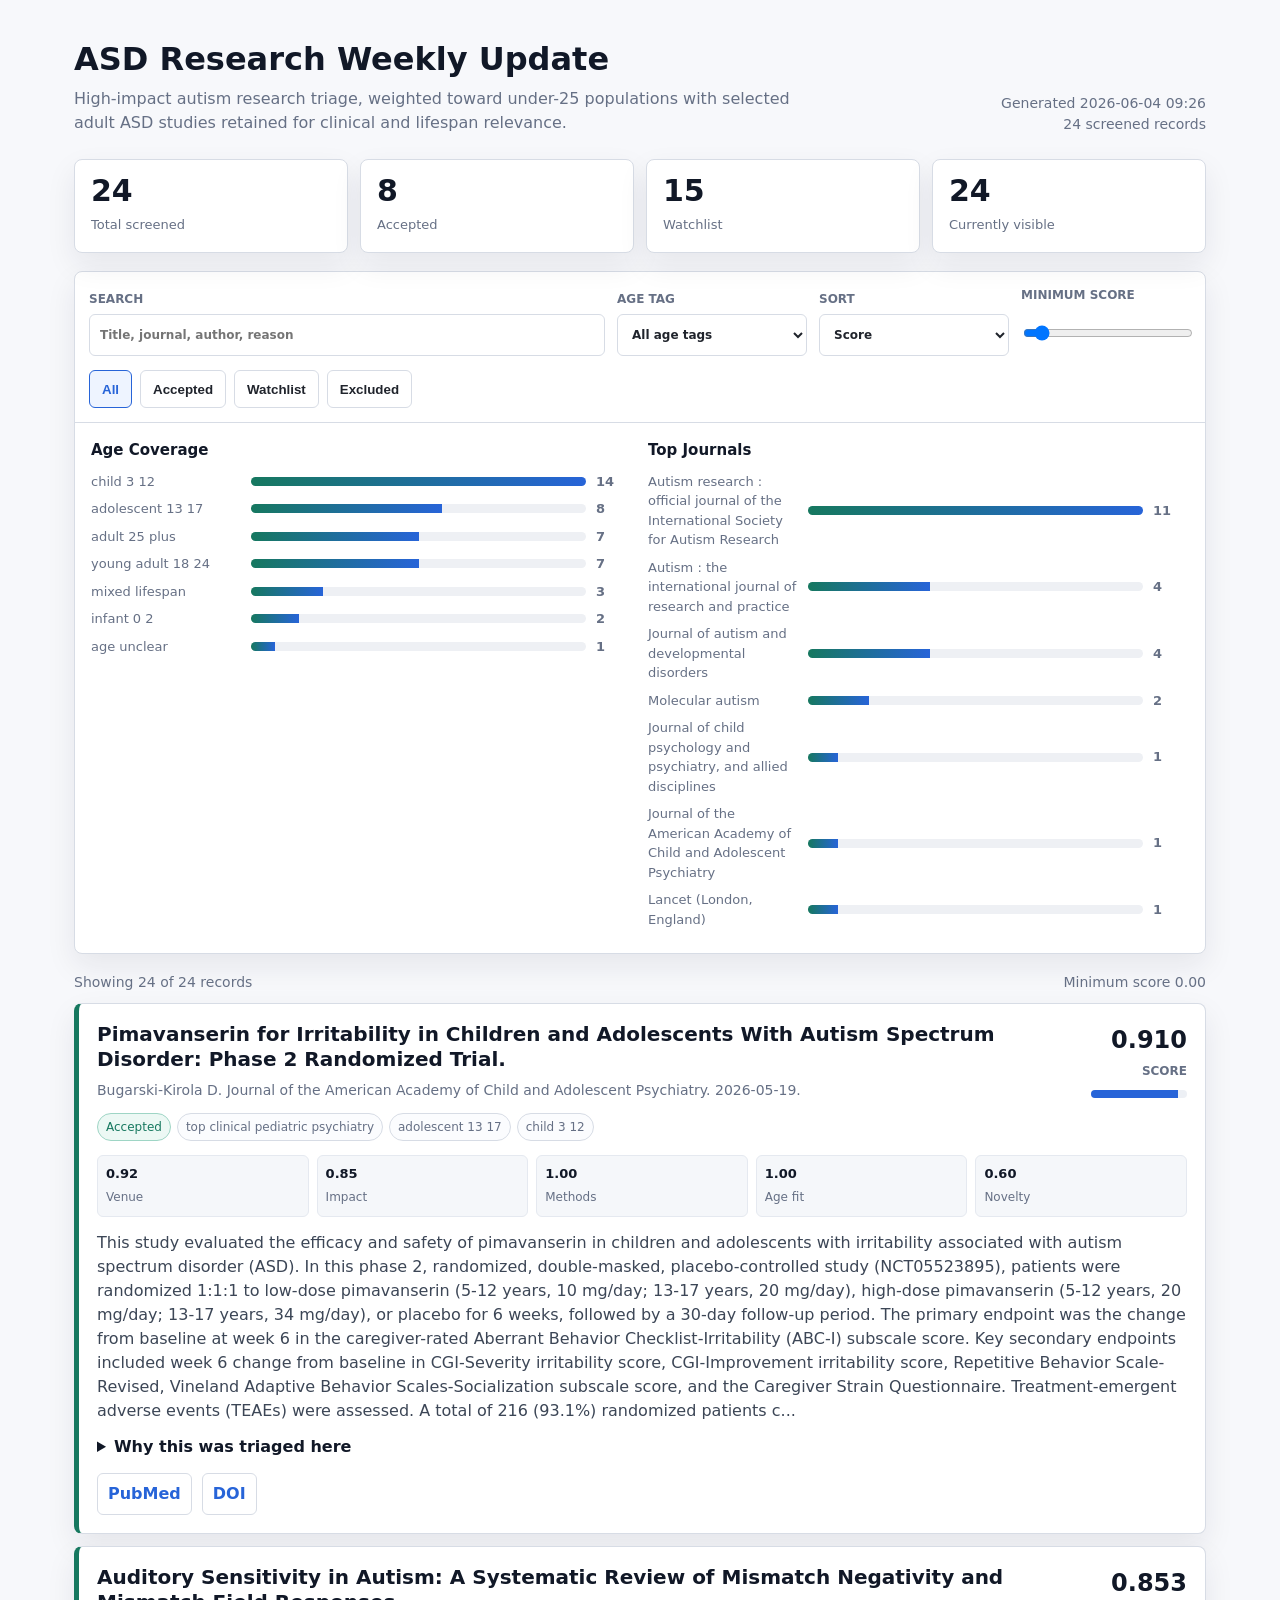
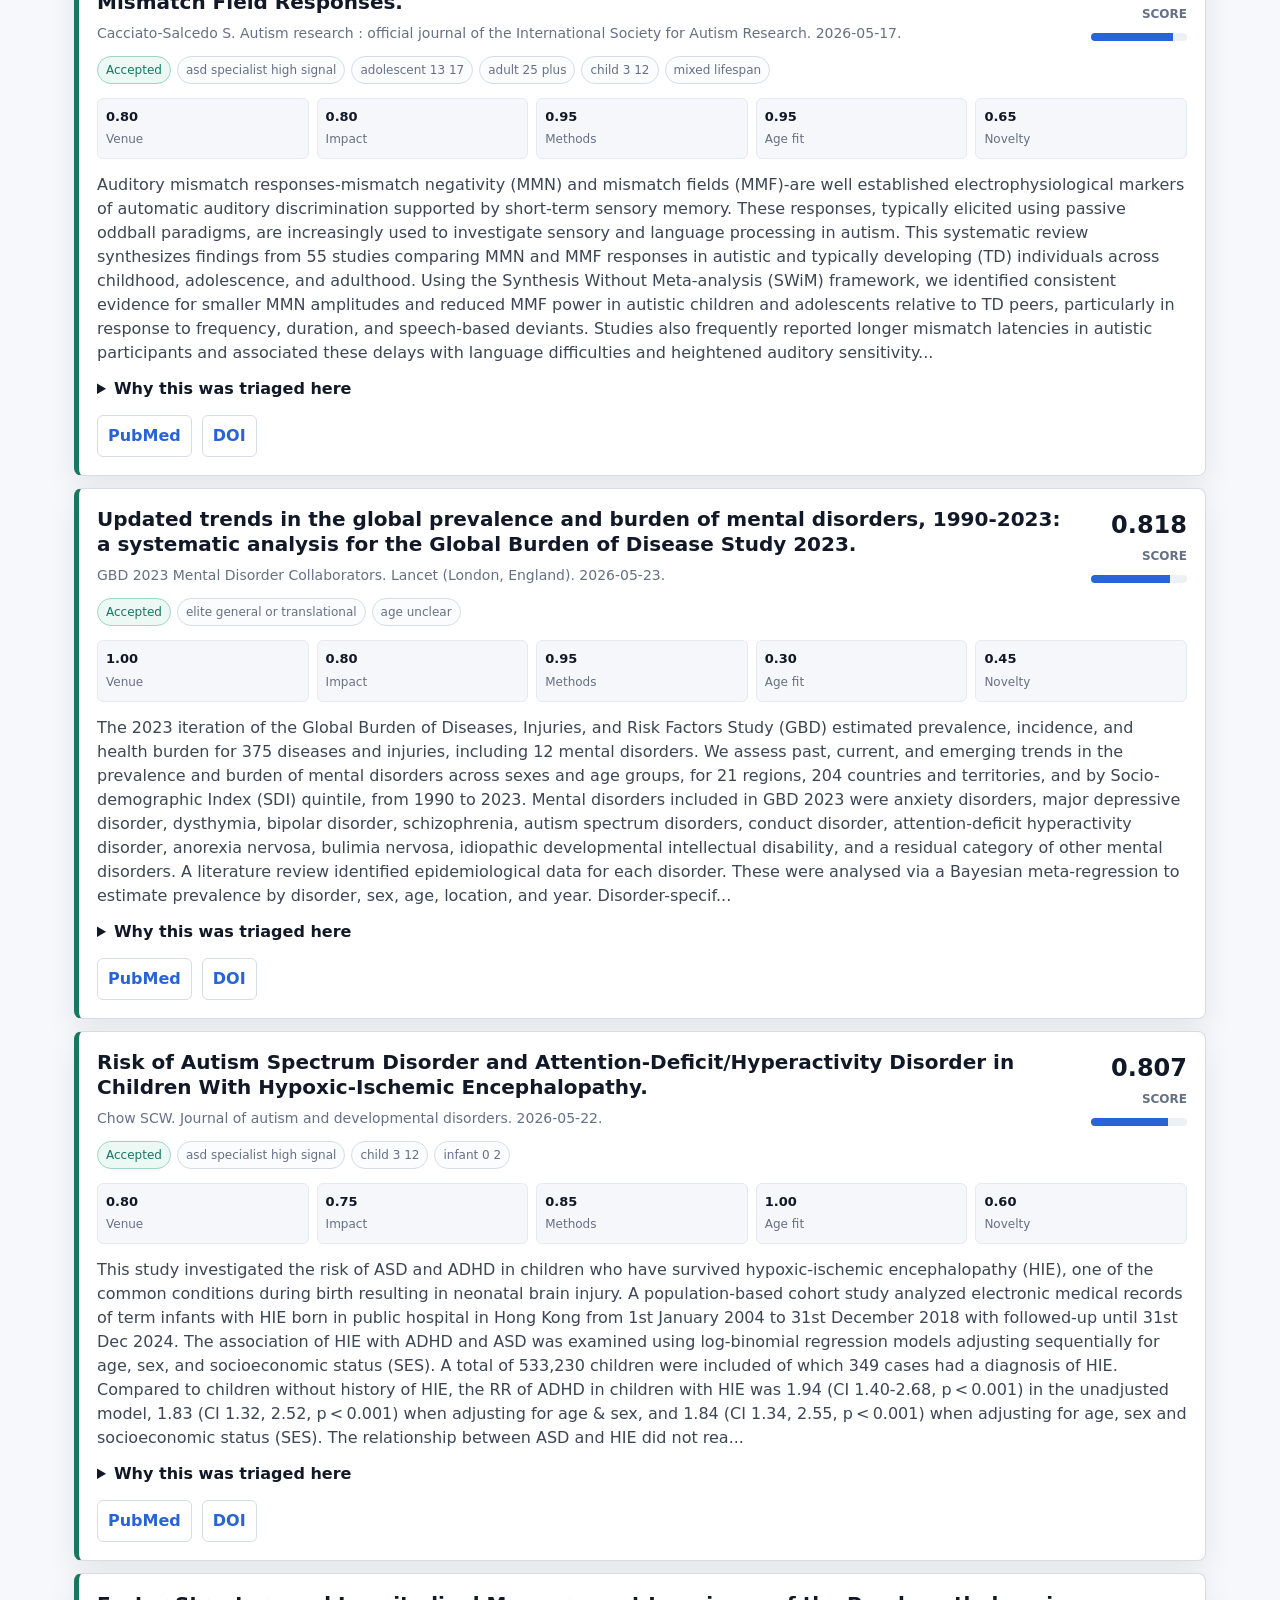
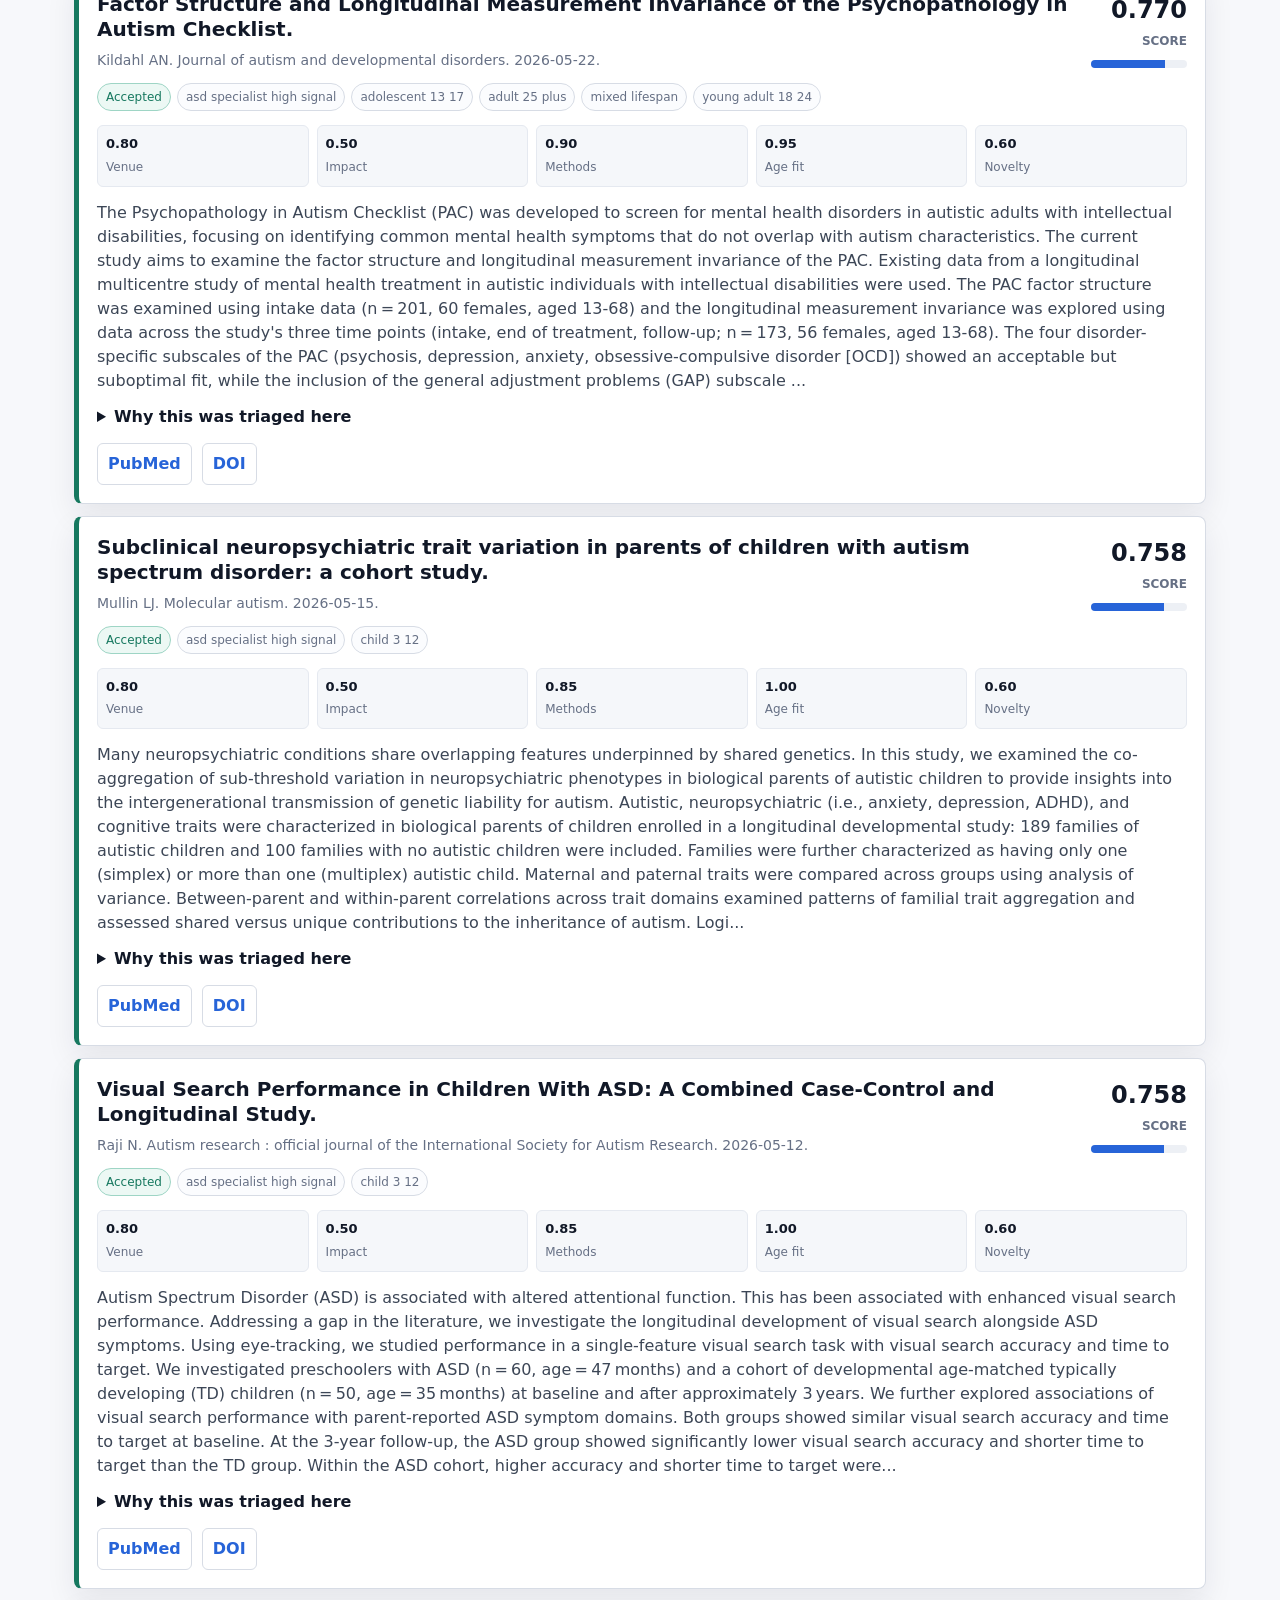
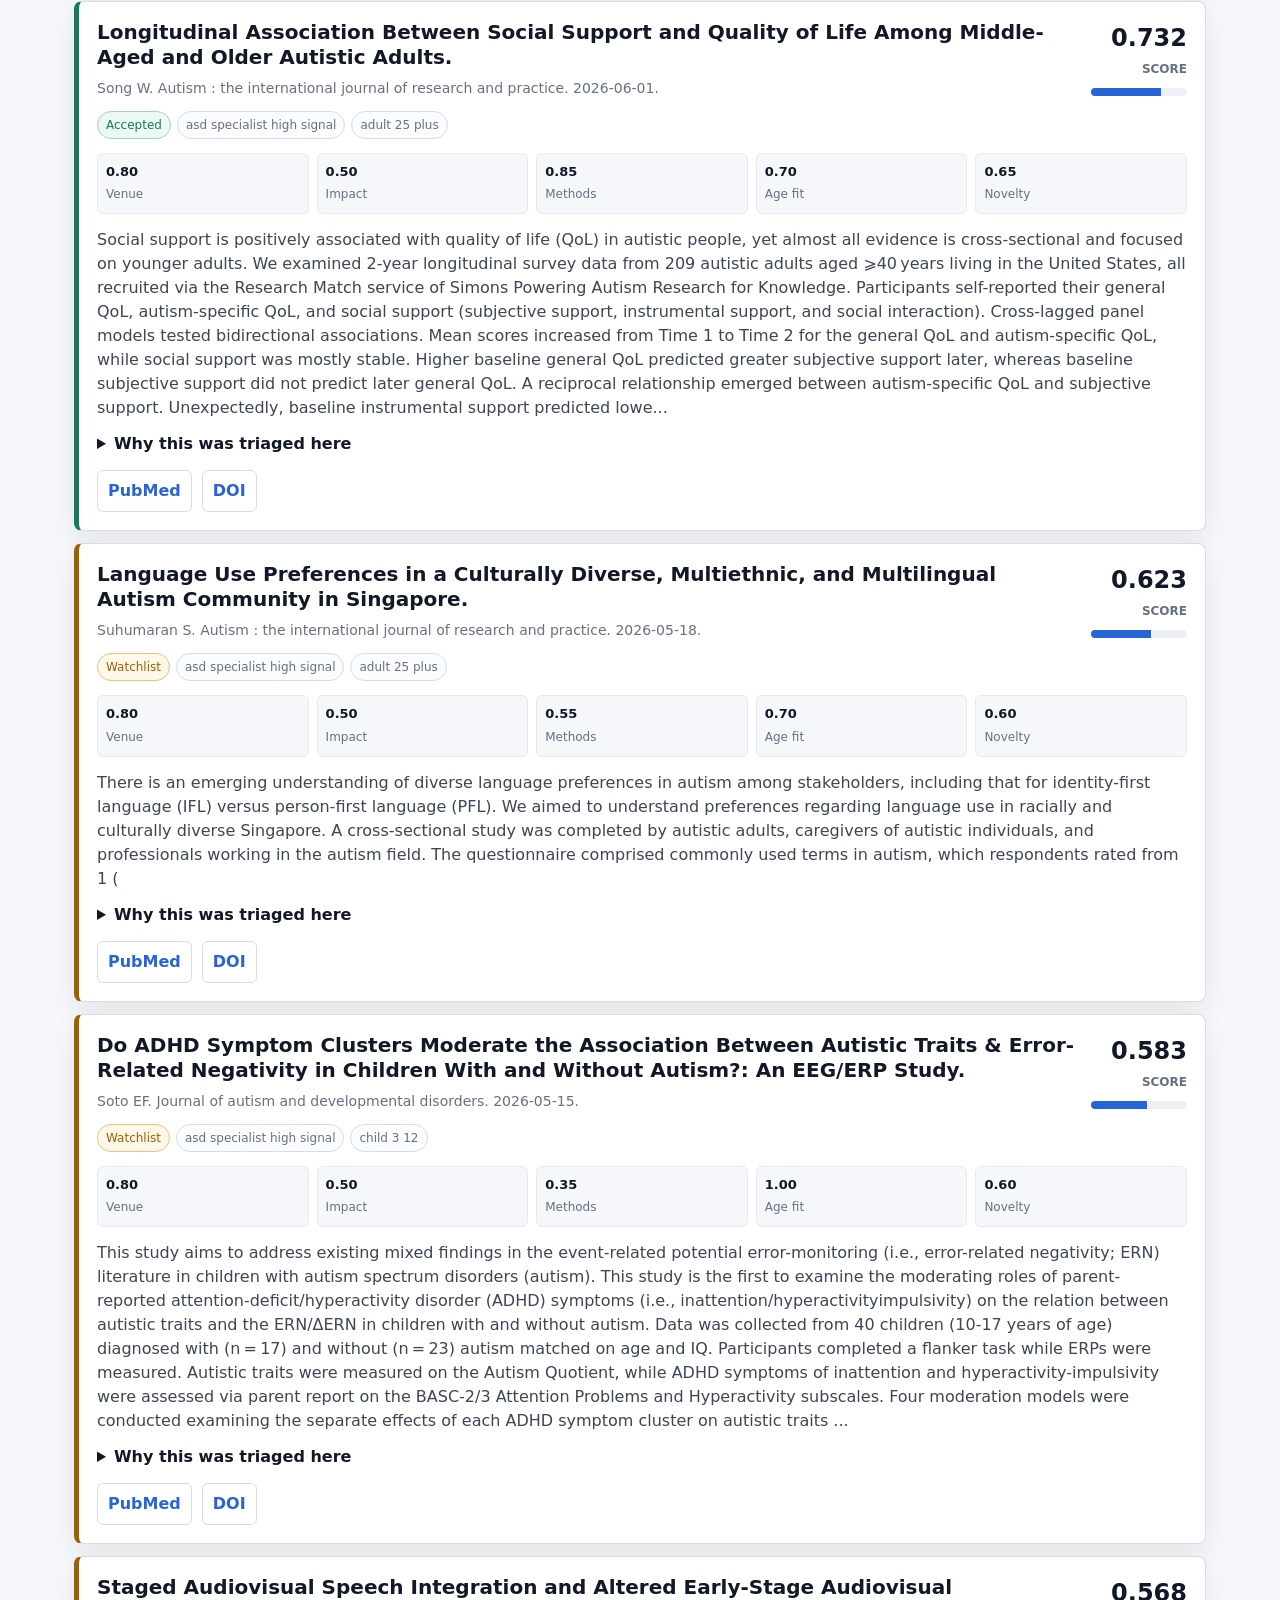
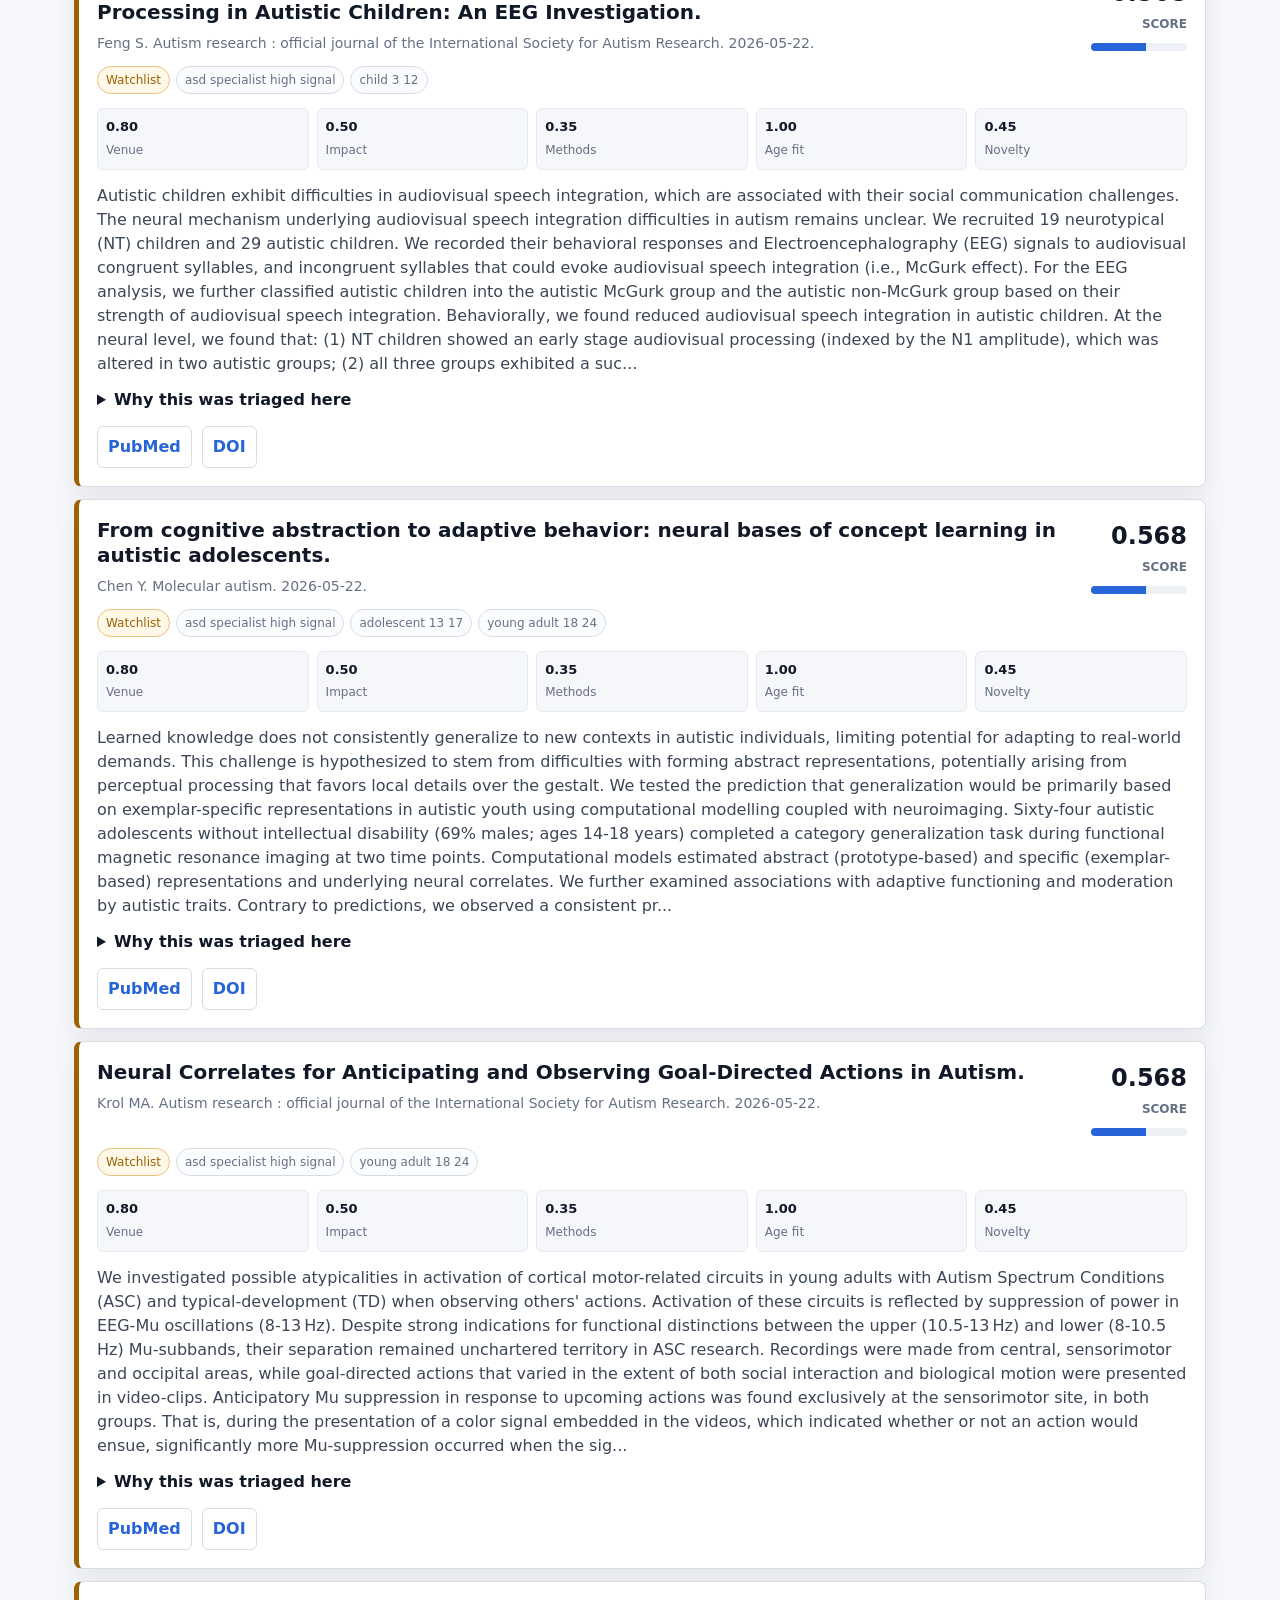
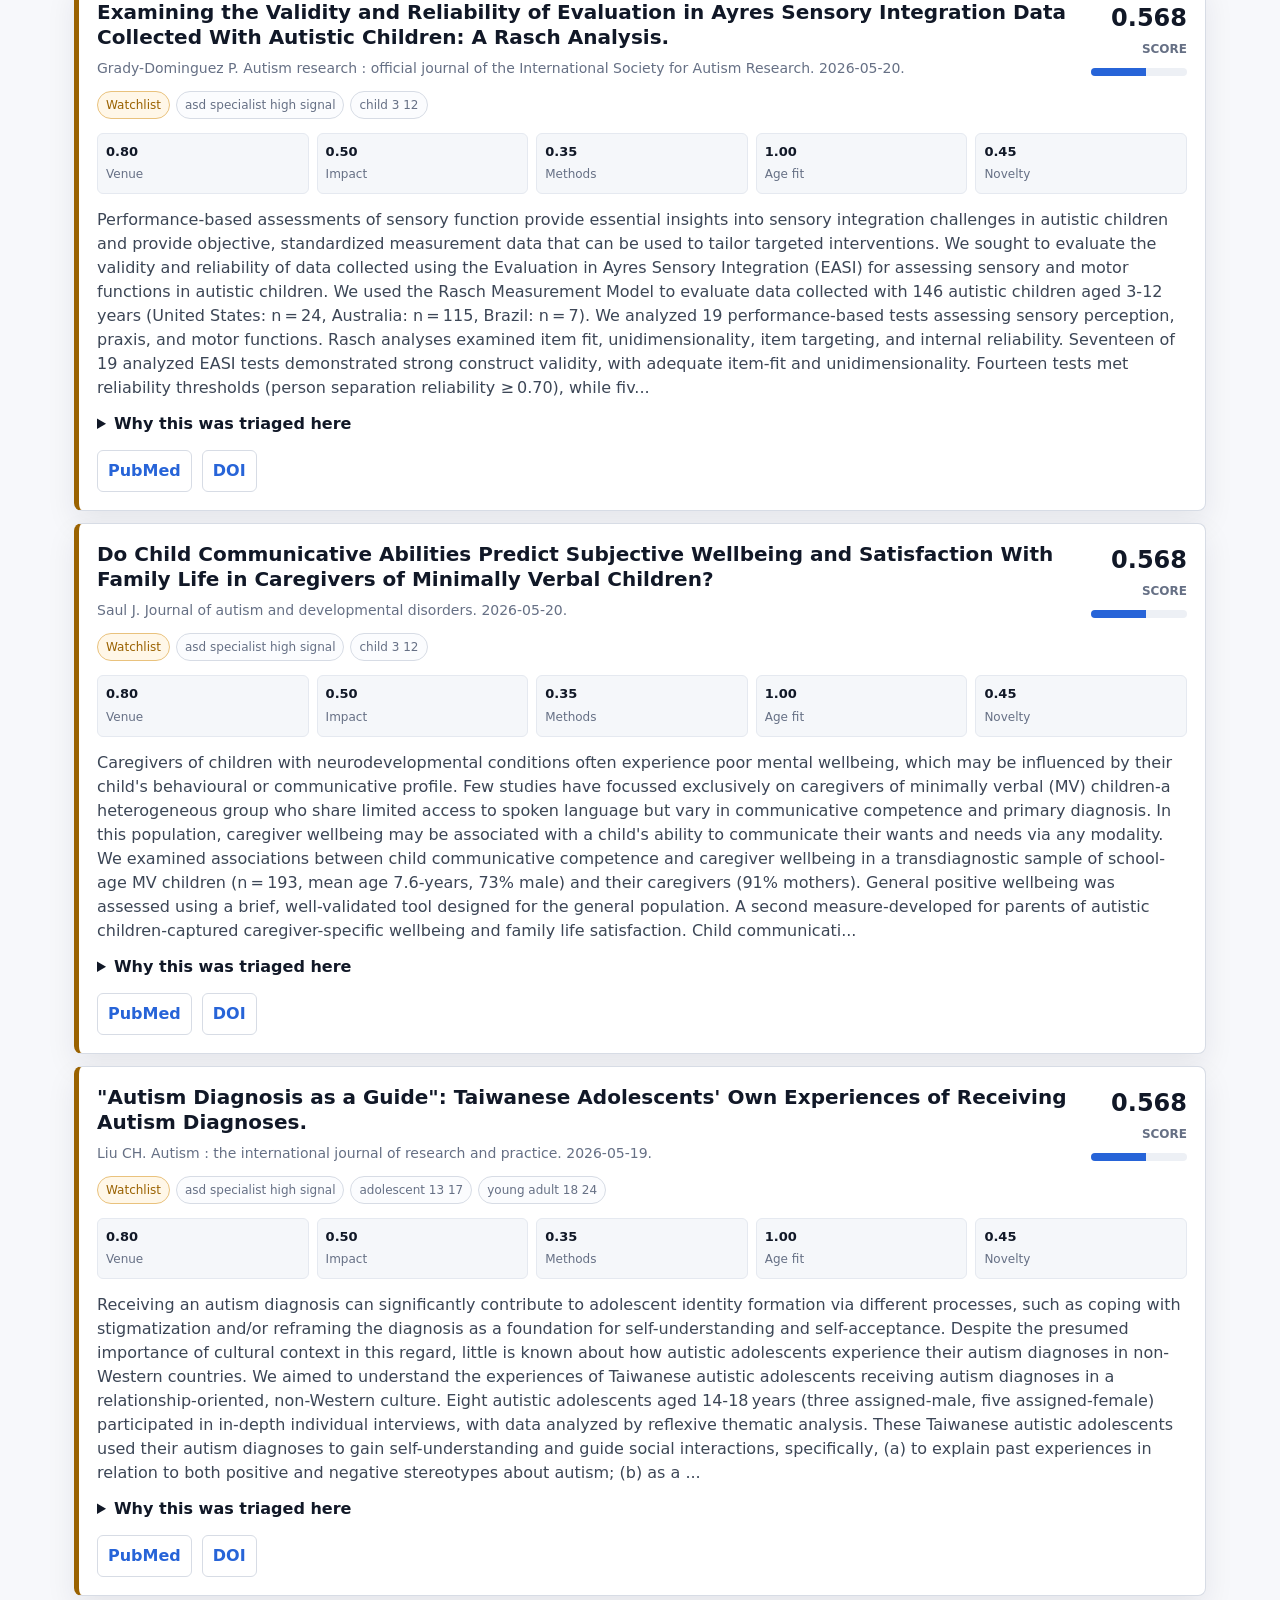
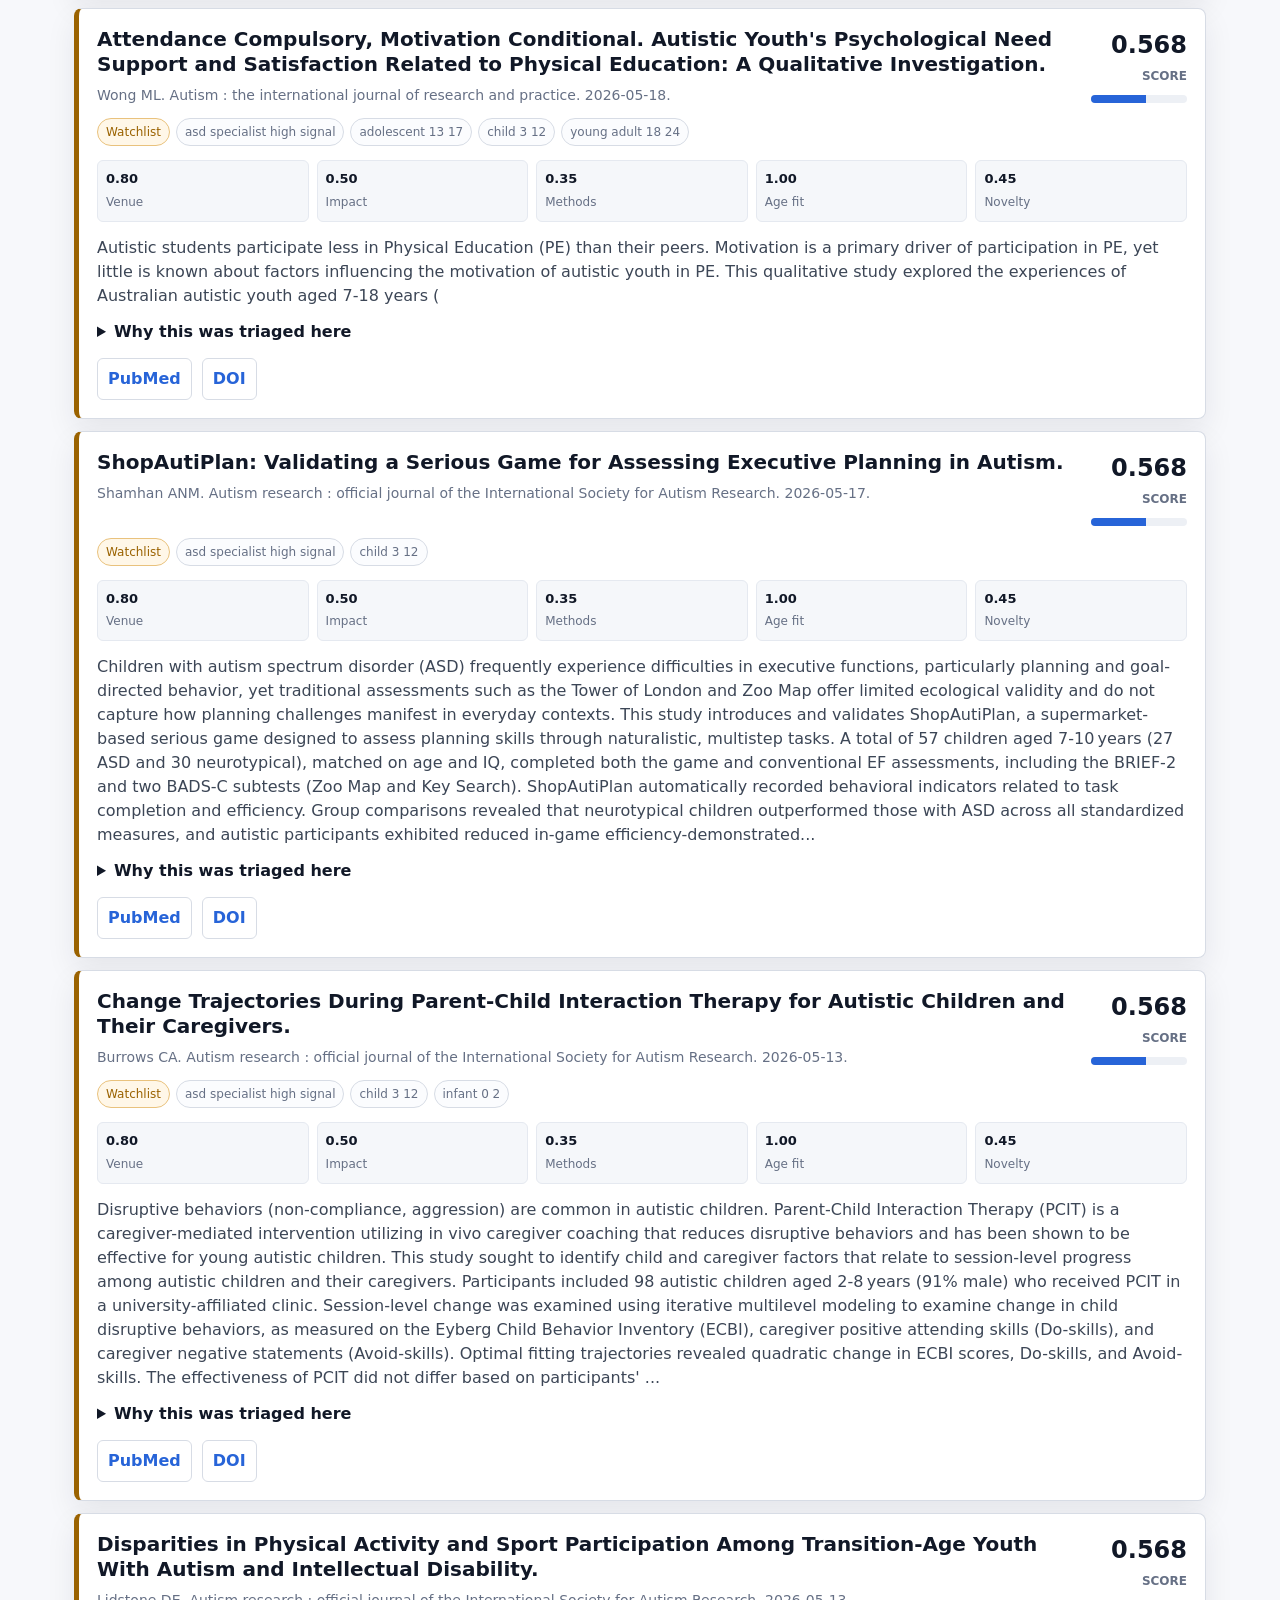
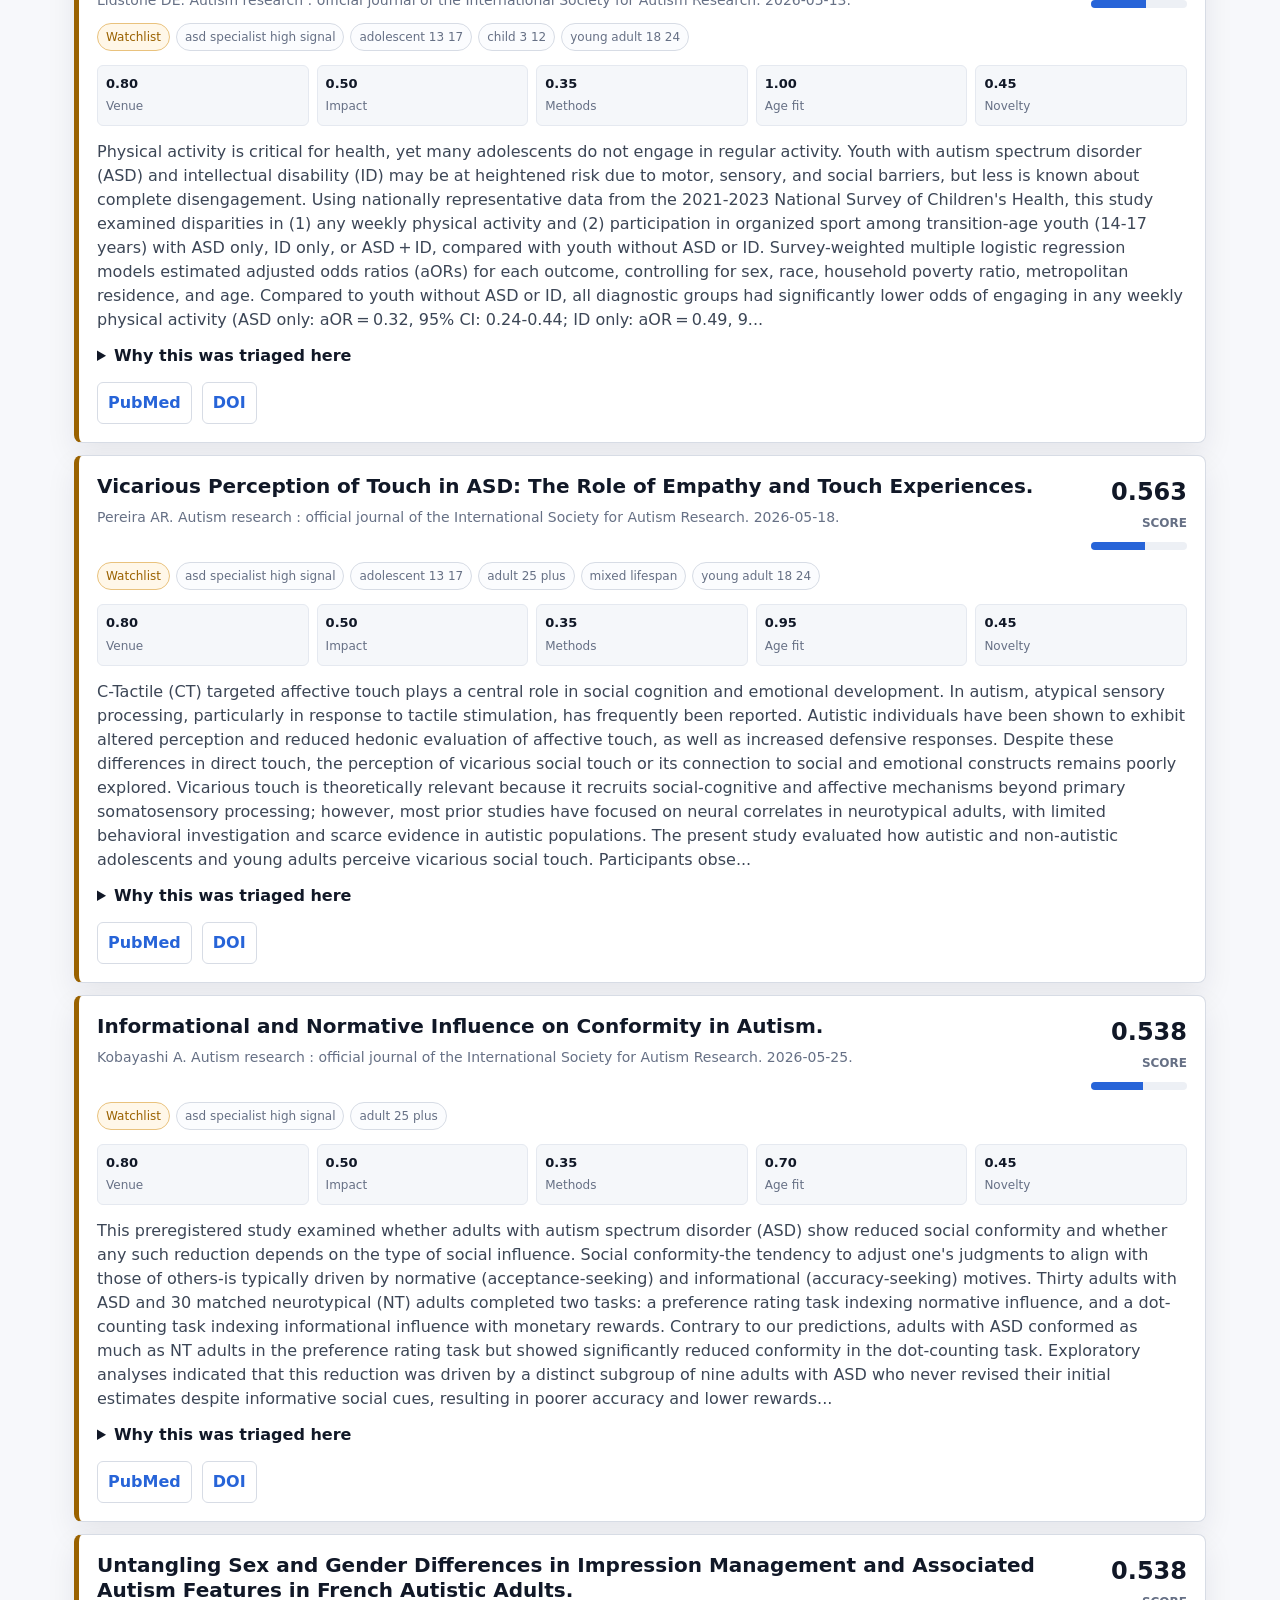
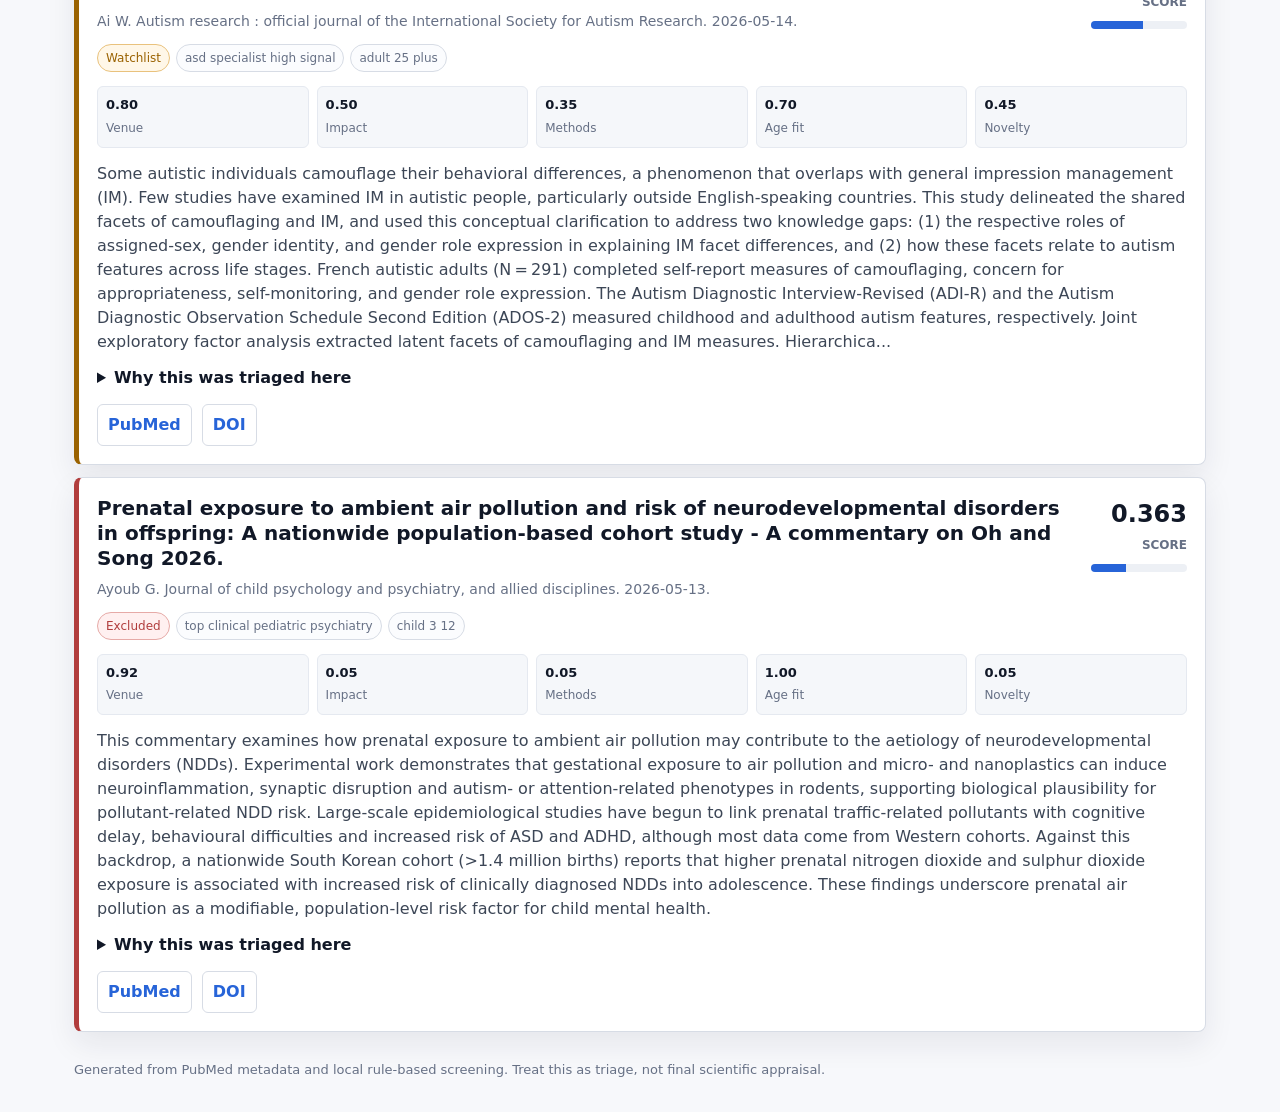
==== commit 33ddc5f1: "Rename website title" ====
--- a/site/index.html
+++ b/site/index.html
@@ -3,7 +3,7 @@
 <head>
   <meta charset="utf-8">
   <meta name="viewport" content="width=device-width, initial-scale=1">
-  <title>ASD Research Intelligence</title>
+  <title>ASD Research Weekly Update</title>
   <style>
     :root {
       --bg: #f7f8fb;
@@ -147,11 +147,11 @@
   <div class="shell">
     <header>
       <div>
-        <h1>ASD Research Intelligence</h1>
+        <h1>ASD Research Weekly Update</h1>
         <p class="subtitle">High-impact autism research triage, weighted toward under-25 populations with selected adult ASD studies retained for clinical and lifespan relevance.</p>
       </div>
       <div class="meta">
-        <div>Generated 2026-05-30 07:54</div>
+        <div>Generated 2026-06-04 09:26</div>
         <div>24 screened records</div>
       </div>
     </header>
@@ -210,7 +210,7 @@
   </div>
 
   <script>
-    window.RESEARCH_DATA = {"generated_at": "2026-05-30 07:54", "source_report": "reports/latest-weekly-digest.md", "counts": {"total": 24, "accepted": 8, "watchlist": 15, "excluded": 1}, "age_tags": [["child_3_12", 14], ["adolescent_13_17", 8], ["adult_25_plus", 7], ["young_adult_18_24", 7], ["mixed_lifespan", 3], ["infant_0_2", 2], ["age_unclear", 1]], "top_journals": [["Autism research : official journal of the International Society for Autism Research", 11], ["Autism : the international journal of research and practice", 4], ["Journal of autism and developmental disorders", 4], ["Molecular autism", 2], ["Journal of child psychology and psychiatry, and allied disciplines", 1], ["Journal of the American Academy of Child and Adolescent Psychiatry", 1], ["Lancet (London, England)", 1]], "papers": [{"pmid": "42162607", "doi": "10.1016/j.jaac.2026.05.007", "title": "Pimavanserin for Irritability in Children and Adolescents With Autism Spectrum Disorder: Phase 2 Randomized Trial.", "journal": "Journal of the American Academy of Child and Adolescent Psychiatry", "journal_tier": "top_clinical_pediatric_psychiatry", "publication_date": "2026-05-19", "url": "https://pubmed.ncbi.nlm.nih.gov/42162607/", "authors": ["Bugarski-Kirola D", "Hofbauer RK", "Sameljak S", "Marco EJ", "Sumi\u0142a A", "Darwish M", "Ortiz S", "Liu IY", "Nunez R", "Zhang PH", "Arango C"], "first_author": "Bugarski-Kirola D", "publication_types": ["Journal Article"], "bucket": "accepted", "included": true, "overall_score": 0.91, "venue_score": 0.92, "article_impact_score": 0.85, "methods_quality_score": 1.0, "age_relevance_score": 1.0, "novelty_score": 0.6, "age_tags": ["adolescent_13_17", "child_3_12"], "reasons": ["journal tier top_clinical_pediatric_psychiatry: Journal of the American Academy of Child and Adolescent Psychiatry", "title/abstract indicates randomized trial", "study design signal: randomized", "matches primary under-25 interest", "novelty/importance signals: randomized"], "abstract_excerpt": "This study evaluated the efficacy and safety of pimavanserin in children and adolescents with irritability associated with autism spectrum disorder (ASD).\nIn this phase 2, randomized, double-masked, placebo-controlled study (NCT05523895), patients were randomized 1:1:1 to low-dose pimavanserin (5-12 years, 10 mg/day; 13-17 years, 20 mg/day), high-dose pimavanserin (5-12 years, 20 mg/day; 13-17 years, 34 mg/day), or placebo for 6 weeks, followed by a 30-day follow-up period. The primary endpoint was the change from baseline at week 6 in the caregiver-rated Aberrant Behavior Checklist-Irritability (ABC-I) subscale score. Key secondary endpoints included week 6 change from baseline in CGI-Severity irritability score, CGI-Improvement irritability score, Repetitive Behavior Scale-Revised, Vineland Adaptive Behavior Scales-Socialization subscale score, and the Caregiver Strain Questionnaire. Treatment-emergent adverse events (TEAEs) were assessed.\nA total of 216 (93.1%) randomized patients c...", "screened_at": "2026-05-26 19:55:00"}, {"pmid": "42144892", "doi": "10.1002/aur.70275", "title": "Auditory Sensitivity in Autism: A Systematic Review of Mismatch Negativity and Mismatch Field Responses.", "journal": "Autism research : official journal of the International Society for Autism Research", "journal_tier": "asd_specialist_high_signal", "publication_date": "2026-05-17", "url": "https://pubmed.ncbi.nlm.nih.gov/42144892/", "authors": ["Cacciato-Salcedo S", "Jaokar S", "Ingham NJ", "Malmierca MS", "Petrinovic MM"], "first_author": "Cacciato-Salcedo S", "publication_types": ["Journal Article", "Review"], "bucket": "accepted", "included": true, "overall_score": 0.853, "venue_score": 0.8, "article_impact_score": 0.8, "methods_quality_score": 0.95, "age_relevance_score": 0.95, "novelty_score": 0.65, "age_tags": ["adolescent_13_17", "adult_25_plus", "child_3_12", "mixed_lifespan"], "reasons": ["journal tier asd_specialist_high_signal: Autism research : official journal of the International Society for Autism Research", "title/abstract indicates systematic review", "study design signal: systematic review", "mentions both under-25 and adult-relevant terms", "novelty/importance signals: longitudinal, biomarker"], "abstract_excerpt": "Auditory mismatch responses-mismatch negativity (MMN) and mismatch fields (MMF)-are well established electrophysiological markers of automatic auditory discrimination supported by short-term sensory memory. These responses, typically elicited using passive oddball paradigms, are increasingly used to investigate sensory and language processing in autism. This systematic review synthesizes findings from 55 studies comparing MMN and MMF responses in autistic and typically developing (TD) individuals across childhood, adolescence, and adulthood. Using the Synthesis Without Meta-analysis (SWiM) framework, we identified consistent evidence for smaller MMN amplitudes and reduced MMF power in autistic children and adolescents relative to TD peers, particularly in response to frequency, duration, and speech-based deviants. Studies also frequently reported longer mismatch latencies in autistic participants and associated these delays with language difficulties and heightened auditory sensitivity...", "screened_at": "2026-05-26 19:55:00"}, {"pmid": "42167272", "doi": "10.1016/S0140-6736(26)00519-2", "title": "Updated trends in the global prevalence and burden of mental disorders, 1990-2023: a systematic analysis for the Global Burden of Disease Study 2023.", "journal": "Lancet (London, England)", "journal_tier": "elite_general_or_translational", "publication_date": "2026-05-23", "url": "https://pubmed.ncbi.nlm.nih.gov/42167272/", "authors": ["GBD 2023 Mental Disorder Collaborators"], "first_author": "GBD 2023 Mental Disorder Collaborators", "publication_types": ["Journal Article", "Systematic Review"], "bucket": "accepted", "included": true, "overall_score": 0.818, "venue_score": 1.0, "article_impact_score": 0.8, "methods_quality_score": 0.95, "age_relevance_score": 0.3, "novelty_score": 0.45, "age_tags": ["age_unclear"], "reasons": ["journal tier elite_general_or_translational: Lancet (London, England)", "publication type is systematic review", "study design signal: systematic review", "age group unclear from title/abstract", "no strong novelty signal in local MVP"], "abstract_excerpt": "The 2023 iteration of the Global Burden of Diseases, Injuries, and Risk Factors Study (GBD) estimated prevalence, incidence, and health burden for 375 diseases and injuries, including 12 mental disorders. We assess past, current, and emerging trends in the prevalence and burden of mental disorders across sexes and age groups, for 21 regions, 204 countries and territories, and by Socio-demographic Index (SDI) quintile, from 1990 to 2023.\nMental disorders included in GBD 2023 were anxiety disorders, major depressive disorder, dysthymia, bipolar disorder, schizophrenia, autism spectrum disorders, conduct disorder, attention-deficit hyperactivity disorder, anorexia nervosa, bulimia nervosa, idiopathic developmental intellectual disability, and a residual category of other mental disorders. A literature review identified epidemiological data for each disorder. These were analysed via a Bayesian meta-regression to estimate prevalence by disorder, sex, age, location, and year. Disorder-specif...", "screened_at": "2026-05-26 19:55:00"}, {"pmid": "42171963", "doi": "10.1007/s10803-026-07347-8", "title": "Risk of Autism Spectrum Disorder and Attention-Deficit/Hyperactivity Disorder in Children With Hypoxic-Ischemic Encephalopathy.", "journal": "Journal of autism and developmental disorders", "journal_tier": "asd_specialist_high_signal", "publication_date": "2026-05-22", "url": "https://pubmed.ncbi.nlm.nih.gov/42171963/", "authors": ["Chow SCW", "Wang Y", "Leung OLK", "Liang LS", "Soo MT", "Jalal K", "Wong SCM", "Lee TMC", "Tso WWY"], "first_author": "Chow SCW", "publication_types": ["Journal Article"], "bucket": "accepted", "included": true, "overall_score": 0.807, "venue_score": 0.8, "article_impact_score": 0.75, "methods_quality_score": 0.85, "age_relevance_score": 1.0, "novelty_score": 0.6, "age_tags": ["child_3_12", "infant_0_2"], "reasons": ["journal tier asd_specialist_high_signal: Journal of autism and developmental disorders", "large dataset or consortium signal in title/abstract", "study design signal: cohort", "matches primary under-25 interest", "novelty/importance signals: population-based"], "abstract_excerpt": "This study investigated the risk of ASD and ADHD in children who have survived hypoxic-ischemic encephalopathy (HIE), one of the common conditions during birth resulting in neonatal brain injury.\nA population-based cohort study analyzed electronic medical records of term infants with HIE born in public hospital in Hong Kong from 1st January 2004 to 31st December 2018 with followed-up until 31st Dec 2024. The association of HIE with ADHD and ASD was examined using log-binomial regression models adjusting sequentially for age, sex, and socioeconomic status (SES).\nA total of 533,230 children were included of which 349 cases had a diagnosis of HIE. Compared to children without history of HIE, the RR of ADHD in children with HIE was 1.94 (CI 1.40-2.68, p\u2009\u003c\u20090.001) in the unadjusted model, 1.83 (CI 1.32, 2.52, p\u2009\u003c\u20090.001) when adjusting for age & sex, and 1.84 (CI 1.34, 2.55, p\u2009\u003c\u20090.001) when adjusting for age, sex and socioeconomic status (SES). The relationship between ASD and HIE did not rea...", "screened_at": "2026-05-26 19:55:00"}, {"pmid": "42171964", "doi": "10.1007/s10803-026-07363-8", "title": "Factor Structure and Longitudinal Measurement Invariance of the Psychopathology in Autism Checklist.", "journal": "Journal of autism and developmental disorders", "journal_tier": "asd_specialist_high_signal", "publication_date": "2026-05-22", "url": "https://pubmed.ncbi.nlm.nih.gov/42171964/", "authors": ["Kildahl AN", "Halvorsen MB", "Hellerud JMA", "Helverschou SB"], "first_author": "Kildahl AN", "publication_types": ["Journal Article"], "bucket": "accepted", "included": true, "overall_score": 0.77, "venue_score": 0.8, "article_impact_score": 0.5, "methods_quality_score": 0.9, "age_relevance_score": 0.95, "novelty_score": 0.6, "age_tags": ["adolescent_13_17", "adult_25_plus", "mixed_lifespan", "young_adult_18_24"], "reasons": ["journal tier asd_specialist_high_signal: Journal of autism and developmental disorders", "article-level impact not yet enriched", "study design signal: longitudinal", "moderate sample size signal: n=201", "mentions both under-25 and adult-relevant terms", "novelty/importance signals: longitudinal"], "abstract_excerpt": "The Psychopathology in Autism Checklist (PAC) was developed to screen for mental health disorders in autistic adults with intellectual disabilities, focusing on identifying common mental health symptoms that do not overlap with autism characteristics. The current study aims to examine the factor structure and longitudinal measurement invariance of the PAC.\nExisting data from a longitudinal multicentre study of mental health treatment in autistic individuals with intellectual disabilities were used. The PAC factor structure was examined using intake data (n\u2009=\u2009201, 60 females, aged 13-68) and the longitudinal measurement invariance was explored using data across the study's three time points (intake, end of treatment, follow-up; n\u2009=\u2009173, 56 females, aged 13-68).\nThe four disorder-specific subscales of the PAC (psychosis, depression, anxiety, obsessive-compulsive disorder [OCD]) showed an acceptable but suboptimal fit, while the inclusion of the general adjustment problems (GAP) subscale ...", "screened_at": "2026-05-26 19:55:00"}, {"pmid": "42141457", "doi": "10.1186/s13229-026-00720-5", "title": "Subclinical neuropsychiatric trait variation in parents of children with autism spectrum disorder: a cohort study.", "journal": "Molecular autism", "journal_tier": "asd_specialist_high_signal", "publication_date": "2026-05-15", "url": "https://pubmed.ncbi.nlm.nih.gov/42141457/", "authors": ["Mullin LJ", "Xia K", "Wang J", "Lee CM", "Buscher TG", "Lasch C", "Burrows CA", "Elison JT", "Shen MD", "Dager SR", "Estes AM", "Hazlett HC", "Marrus N", "Pandey J", "Schultz RT", "St John T", "Zwaigenbaum L", "Constantino JN", "Piven J", "Girault JB"], "first_author": "Mullin LJ", "publication_types": ["Journal Article"], "bucket": "accepted", "included": true, "overall_score": 0.758, "venue_score": 0.8, "article_impact_score": 0.5, "methods_quality_score": 0.85, "age_relevance_score": 1.0, "novelty_score": 0.6, "age_tags": ["child_3_12"], "reasons": ["journal tier asd_specialist_high_signal: Molecular autism", "article-level impact not yet enriched", "study design signal: cohort", "matches primary under-25 interest", "novelty/importance signals: longitudinal"], "abstract_excerpt": "Many neuropsychiatric conditions share overlapping features underpinned by shared genetics. In this study, we examined the co-aggregation of sub-threshold variation in neuropsychiatric phenotypes in biological parents of autistic children to provide insights into the intergenerational transmission of genetic liability for autism.\nAutistic, neuropsychiatric (i.e., anxiety, depression, ADHD), and cognitive traits were characterized in biological parents of children enrolled in a longitudinal developmental study: 189 families of autistic children and 100 families with no autistic children were included. Families were further characterized as having only one (simplex) or more than one (multiplex) autistic child. Maternal and paternal traits were compared across groups using analysis of variance. Between-parent and within-parent correlations across trait domains examined patterns of familial trait aggregation and assessed shared versus unique contributions to the inheritance of autism. Logi...", "screened_at": "2026-05-26 19:55:00"}, {"pmid": "42124397", "doi": "10.1002/aur.70274", "title": "Visual Search Performance in Children With ASD: A Combined Case-Control and Longitudinal Study.", "journal": "Autism research : official journal of the International Society for Autism Research", "journal_tier": "asd_specialist_high_signal", "publication_date": "2026-05-12", "url": "https://pubmed.ncbi.nlm.nih.gov/42124397/", "authors": ["Raji N", "Todorova I", "Polzer L", "Kleber SK", "Lemler C", "Schnettler L", "Kitzerow-Cleven J", "Kim Z", "Freitag CM", "Bast N"], "first_author": "Raji N", "publication_types": ["Journal Article"], "bucket": "accepted", "included": true, "overall_score": 0.758, "venue_score": 0.8, "article_impact_score": 0.5, "methods_quality_score": 0.85, "age_relevance_score": 1.0, "novelty_score": 0.6, "age_tags": ["child_3_12"], "reasons": ["journal tier asd_specialist_high_signal: Autism research : official journal of the International Society for Autism Research", "article-level impact not yet enriched", "study design signal: cohort", "matches primary under-25 interest", "novelty/importance signals: longitudinal"], "abstract_excerpt": "Autism Spectrum Disorder (ASD) is associated with altered attentional function. This has been associated with enhanced visual search performance. Addressing a gap in the literature, we investigate the longitudinal development of visual search alongside ASD symptoms. Using eye-tracking, we studied performance in a single-feature visual search task with visual search accuracy and time to target. We investigated preschoolers with ASD (n\u2009=\u200960, age\u2009=\u200947\u2009months) and a cohort of developmental age-matched typically developing (TD) children (n\u2009=\u200950, age\u2009=\u200935\u2009months) at baseline and after approximately 3\u2009years. We further explored associations of visual search performance with parent-reported ASD symptom domains. Both groups showed similar visual search accuracy and time to target at baseline. At the 3-year follow-up, the ASD group showed significantly lower visual search accuracy and shorter time to target than the TD group. Within the ASD cohort, higher accuracy and shorter time to target were...", "screened_at": "2026-05-26 19:55:00"}, {"pmid": "42129634", "doi": "10.1177/13623613261446878", "title": "Longitudinal Association Between Social Support and Quality of Life Among Middle-Aged and Older Autistic Adults.", "journal": "Autism : the international journal of research and practice", "journal_tier": "asd_specialist_high_signal", "publication_date": "2026-06-01", "url": "https://pubmed.ncbi.nlm.nih.gov/42129634/", "authors": ["Song W", "McQuaid GA", "Charlton RA", "Wallace GL"], "first_author": "Song W", "publication_types": ["Journal Article", "Research Support, Non-U.S. Gov't"], "bucket": "accepted", "included": true, "overall_score": 0.732, "venue_score": 0.8, "article_impact_score": 0.5, "methods_quality_score": 0.85, "age_relevance_score": 0.7, "novelty_score": 0.65, "age_tags": ["adult_25_plus"], "reasons": ["journal tier asd_specialist_high_signal: Autism : the international journal of research and practice", "article-level impact not yet enriched", "study design signal: longitudinal", "matches adult ASD companion interest", "novelty/importance signals: first, longitudinal"], "abstract_excerpt": "Social support is positively associated with quality of life (QoL) in autistic people, yet almost all evidence is cross-sectional and focused on younger adults. We examined 2-year longitudinal survey data from 209 autistic adults aged \u2a7e40\u2009years living in the United States, all recruited via the Research Match service of Simons Powering Autism Research for Knowledge. Participants self-reported their general QoL, autism-specific QoL, and social support (subjective support, instrumental support, and social interaction). Cross-lagged panel models tested bidirectional associations. Mean scores increased from Time 1 to Time 2 for the general QoL and autism-specific QoL, while social support was mostly stable. Higher baseline general QoL predicted greater subjective support later, whereas baseline subjective support did not predict later general QoL. A reciprocal relationship emerged between autism-specific QoL and subjective support. Unexpectedly, baseline instrumental support predicted lowe...", "screened_at": "2026-05-26 19:55:00"}, {"pmid": "42152716", "doi": "10.1177/13623613261441734", "title": "Language Use Preferences in a Culturally Diverse, Multiethnic, and Multilingual Autism Community in Singapore.", "journal": "Autism : the international journal of research and practice", "journal_tier": "asd_specialist_high_signal", "publication_date": "2026-05-18", "url": "https://pubmed.ncbi.nlm.nih.gov/42152716/", "authors": ["Suhumaran S", "Aishworiya R", "Wong CM"], "first_author": "Suhumaran S", "publication_types": ["Journal Article"], "bucket": "watchlist", "included": false, "overall_score": 0.623, "venue_score": 0.8, "article_impact_score": 0.5, "methods_quality_score": 0.55, "age_relevance_score": 0.7, "novelty_score": 0.6, "age_tags": ["adult_25_plus"], "reasons": ["journal tier asd_specialist_high_signal: Autism : the international journal of research and practice", "article-level impact not yet enriched", "study design signal: cross-sectional", "matches adult ASD companion interest", "novelty/importance signals: first"], "abstract_excerpt": "There is an emerging understanding of diverse language preferences in autism among stakeholders, including that for identity-first language (IFL) versus person-first language (PFL). We aimed to understand preferences regarding language use in racially and culturally diverse Singapore. A cross-sectional study was completed by autistic adults, caregivers of autistic individuals, and professionals working in the autism field. The questionnaire comprised commonly used terms in autism, which respondents rated from 1 (", "screened_at": "2026-05-26 19:55:00"}, {"pmid": "42138801", "doi": "10.1007/s10803-026-07357-6", "title": "Do ADHD Symptom Clusters Moderate the Association Between Autistic Traits & Error-Related Negativity in Children With and Without Autism?: An EEG/ERP Study.", "journal": "Journal of autism and developmental disorders", "journal_tier": "asd_specialist_high_signal", "publication_date": "2026-05-15", "url": "https://pubmed.ncbi.nlm.nih.gov/42138801/", "authors": ["Soto EF", "Shuter M", "Shea N", "Schiros A", "Nord J", "Kuo YC", "Sun H", "Antshel K", "Russo N"], "first_author": "Soto EF", "publication_types": ["Journal Article"], "bucket": "watchlist", "included": false, "overall_score": 0.583, "venue_score": 0.8, "article_impact_score": 0.5, "methods_quality_score": 0.35, "age_relevance_score": 1.0, "novelty_score": 0.6, "age_tags": ["child_3_12"], "reasons": ["journal tier asd_specialist_high_signal: Journal of autism and developmental disorders", "article-level impact not yet enriched", "study design unclear from title/abstract", "matches primary under-25 interest", "novelty/importance signals: first"], "abstract_excerpt": "This study aims to address existing mixed findings in the event-related potential error-monitoring (i.e., error-related negativity; ERN) literature in children with autism spectrum disorders (autism). This study is the first to examine the moderating roles of parent-reported attention-deficit/hyperactivity disorder (ADHD) symptoms (i.e., inattention/hyperactivityimpulsivity) on the relation between autistic traits and the ERN/\u0394ERN in children with and without autism.\nData was collected from 40 children (10-17\u00a0years of age) diagnosed with (n\u2009=\u200917) and without (n\u2009=\u200923) autism matched on age and IQ. Participants completed a flanker task while ERPs were measured. Autistic traits were measured on the Autism Quotient, while ADHD symptoms of inattention and hyperactivity-impulsivity were assessed via parent report on the BASC-2/3 Attention Problems and Hyperactivity subscales. Four moderation models were conducted examining the separate effects of each ADHD symptom cluster on autistic traits ...", "screened_at": "2026-05-26 19:55:00"}, {"pmid": "42175587", "doi": "10.1002/aur.70273", "title": "Staged Audiovisual Speech Integration and Altered Early-Stage Audiovisual Processing in Autistic Children: An EEG Investigation.", "journal": "Autism research : official journal of the International Society for Autism Research", "journal_tier": "asd_specialist_high_signal", "publication_date": "2026-05-22", "url": "https://pubmed.ncbi.nlm.nih.gov/42175587/", "authors": ["Feng S", "Li B", "Ni W", "Hoi SP", "Li X", "Zhang J", "Wang Q", "Chen L", "Yi L"], "first_author": "Feng S", "publication_types": ["Journal Article"], "bucket": "watchlist", "included": false, "overall_score": 0.568, "venue_score": 0.8, "article_impact_score": 0.5, "methods_quality_score": 0.35, "age_relevance_score": 1.0, "novelty_score": 0.45, "age_tags": ["child_3_12"], "reasons": ["journal tier asd_specialist_high_signal: Autism research : official journal of the International Society for Autism Research", "article-level impact not yet enriched", "study design unclear from title/abstract", "matches primary under-25 interest", "no strong novelty signal in local MVP"], "abstract_excerpt": "Autistic children exhibit difficulties in audiovisual speech integration, which are associated with their social communication challenges. The neural mechanism underlying audiovisual speech integration difficulties in autism remains unclear. We recruited 19 neurotypical (NT) children and 29 autistic children. We recorded their behavioral responses and Electroencephalography (EEG) signals to audiovisual congruent syllables, and incongruent syllables that could evoke audiovisual speech integration (i.e., McGurk effect). For the EEG analysis, we further classified autistic children into the autistic McGurk group and the autistic non-McGurk group based on their strength of audiovisual speech integration. Behaviorally, we found reduced audiovisual speech integration in autistic children. At the neural level, we found that: (1) NT children showed an early stage audiovisual processing (indexed by the N1 amplitude), which was altered in two autistic groups; (2) all three groups exhibited a suc...", "screened_at": "2026-05-26 19:55:00"}, {"pmid": "42174656", "doi": "10.1186/s13229-026-00721-4", "title": "From cognitive abstraction to adaptive behavior: neural bases of concept learning in autistic adolescents.", "journal": "Molecular autism", "journal_tier": "asd_specialist_high_signal", "publication_date": "2026-05-22", "url": "https://pubmed.ncbi.nlm.nih.gov/42174656/", "authors": ["Chen Y", "Hawkins B", "Puckett H", "Sharp K", "Lopez A", "Zeithamova D", "Xie H", "Verbalis A", "VanMeter AS", "Gaillard WD", "Kenworthy L", "Vaidya CJ"], "first_author": "Chen Y", "publication_types": ["Journal Article"], "bucket": "watchlist", "included": false, "overall_score": 0.568, "venue_score": 0.8, "article_impact_score": 0.5, "methods_quality_score": 0.35, "age_relevance_score": 1.0, "novelty_score": 0.45, "age_tags": ["adolescent_13_17", "young_adult_18_24"], "reasons": ["journal tier asd_specialist_high_signal: Molecular autism", "article-level impact not yet enriched", "study design unclear from title/abstract", "matches primary under-25 interest", "no strong novelty signal in local MVP"], "abstract_excerpt": "Learned knowledge does not consistently generalize to new contexts in autistic individuals, limiting potential for adapting to real-world demands. This challenge is hypothesized to stem from difficulties with forming abstract representations, potentially arising from perceptual processing that favors local details over the gestalt. We tested the prediction that generalization would be primarily based on exemplar-specific representations in autistic youth using computational modelling coupled with neuroimaging.\nSixty-four autistic adolescents without intellectual disability (69% males; ages 14-18 years) completed a category generalization task during functional magnetic resonance imaging at two time points. Computational models estimated abstract (prototype-based) and specific (exemplar-based) representations and underlying neural correlates. We further examined associations with adaptive functioning and moderation by autistic traits.\nContrary to predictions, we observed a consistent pr...", "screened_at": "2026-05-26 19:55:00"}, {"pmid": "42174407", "doi": "10.1002/aur.70272", "title": "Neural Correlates for Anticipating and Observing Goal-Directed Actions in Autism.", "journal": "Autism research : official journal of the International Society for Autism Research", "journal_tier": "asd_specialist_high_signal", "publication_date": "2026-05-22", "url": "https://pubmed.ncbi.nlm.nih.gov/42174407/", "authors": ["Krol MA", "Skodova T", "Jellema T"], "first_author": "Krol MA", "publication_types": ["Journal Article"], "bucket": "watchlist", "included": false, "overall_score": 0.568, "venue_score": 0.8, "article_impact_score": 0.5, "methods_quality_score": 0.35, "age_relevance_score": 1.0, "novelty_score": 0.45, "age_tags": ["young_adult_18_24"], "reasons": ["journal tier asd_specialist_high_signal: Autism research : official journal of the International Society for Autism Research", "article-level impact not yet enriched", "study design unclear from title/abstract", "matches primary under-25 interest", "no strong novelty signal in local MVP"], "abstract_excerpt": "We investigated possible atypicalities in activation of cortical motor-related circuits in young adults with Autism Spectrum Conditions (ASC) and typical-development (TD) when observing others' actions. Activation of these circuits is reflected by suppression of power in EEG-Mu oscillations (8-13\u2009Hz). Despite strong indications for functional distinctions between the upper (10.5-13\u2009Hz) and lower (8-10.5\u2009Hz) Mu-subbands, their separation remained unchartered territory in ASC research. Recordings were made from central, sensorimotor and occipital areas, while goal-directed actions that varied in the extent of both social interaction and biological motion were presented in video-clips. Anticipatory Mu suppression in response to upcoming actions was found exclusively at the sensorimotor site, in both groups. That is, during the presentation of a color signal embedded in the videos, which indicated whether or not an action would ensue, significantly more Mu-suppression occurred when the sig...", "screened_at": "2026-05-26 19:55:00"}, {"pmid": "42163528", "doi": "10.1002/aur.70276", "title": "Examining the Validity and Reliability of Evaluation in Ayres Sensory Integration Data Collected With Autistic Children: A Rasch Analysis.", "journal": "Autism research : official journal of the International Society for Autism Research", "journal_tier": "asd_specialist_high_signal", "publication_date": "2026-05-20", "url": "https://pubmed.ncbi.nlm.nih.gov/42163528/", "authors": ["Grady-Dominguez P", "Bundy AC", "Mailloux Z", "Schaaf RC"], "first_author": "Grady-Dominguez P", "publication_types": ["Journal Article"], "bucket": "watchlist", "included": false, "overall_score": 0.568, "venue_score": 0.8, "article_impact_score": 0.5, "methods_quality_score": 0.35, "age_relevance_score": 1.0, "novelty_score": 0.45, "age_tags": ["child_3_12"], "reasons": ["journal tier asd_specialist_high_signal: Autism research : official journal of the International Society for Autism Research", "article-level impact not yet enriched", "study design unclear from title/abstract", "matches primary under-25 interest", "no strong novelty signal in local MVP"], "abstract_excerpt": "Performance-based assessments of sensory function provide essential insights into sensory integration challenges in autistic children and provide objective, standardized measurement data that can be used to tailor targeted interventions. We sought to evaluate the validity and reliability of data collected using the Evaluation in Ayres Sensory Integration (EASI) for assessing sensory and motor functions in autistic children. We used the Rasch Measurement Model to evaluate data collected with 146 autistic children aged 3-12\u2009years (United States: n\u2009=\u200924, Australia: n\u2009=\u2009115, Brazil: n\u2009=\u20097). We analyzed 19 performance-based tests assessing sensory perception, praxis, and motor functions. Rasch analyses examined item fit, unidimensionality, item targeting, and internal reliability. Seventeen of 19 analyzed EASI tests demonstrated strong construct validity, with adequate item-fit and unidimensionality. Fourteen tests met reliability thresholds (person separation reliability \u2265\u20090.70), while fiv...", "screened_at": "2026-05-26 19:55:00"}, {"pmid": "42162506", "doi": "10.1007/s10803-026-07351-y", "title": "Do Child Communicative Abilities Predict Subjective Wellbeing and Satisfaction With Family Life in Caregivers of Minimally Verbal Children?", "journal": "Journal of autism and developmental disorders", "journal_tier": "asd_specialist_high_signal", "publication_date": "2026-05-20", "url": "https://pubmed.ncbi.nlm.nih.gov/42162506/", "authors": ["Saul J", "McGuinness L", "Cooke M", "Munaweera S", "Matthews D"], "first_author": "Saul J", "publication_types": ["Journal Article"], "bucket": "watchlist", "included": false, "overall_score": 0.568, "venue_score": 0.8, "article_impact_score": 0.5, "methods_quality_score": 0.35, "age_relevance_score": 1.0, "novelty_score": 0.45, "age_tags": ["child_3_12"], "reasons": ["journal tier asd_specialist_high_signal: Journal of autism and developmental disorders", "article-level impact not yet enriched", "study design unclear from title/abstract", "matches primary under-25 interest", "no strong novelty signal in local MVP"], "abstract_excerpt": "Caregivers of children with neurodevelopmental conditions often experience poor mental wellbeing, which may be influenced by their child's behavioural or communicative profile. Few studies have focussed exclusively on caregivers of minimally verbal (MV) children-a heterogeneous group who share limited access to spoken language but vary in communicative competence and primary diagnosis. In this population, caregiver wellbeing may be associated with a child's ability to communicate their wants and needs via any modality.\nWe examined associations between child communicative competence and caregiver wellbeing in a transdiagnostic sample of school-age MV children (n\u2009=\u2009193, mean age 7.6-years, 73% male) and their caregivers (91% mothers). General positive wellbeing was assessed using a brief, well-validated tool designed for the general population. A second measure-developed for parents of autistic children-captured caregiver-specific wellbeing and family life satisfaction. Child communicati...", "screened_at": "2026-05-26 19:55:00"}, {"pmid": "42153593", "doi": "10.1177/13623613261444800", "title": "\"Autism Diagnosis as a Guide\": Taiwanese Adolescents' Own Experiences of Receiving Autism Diagnoses.", "journal": "Autism : the international journal of research and practice", "journal_tier": "asd_specialist_high_signal", "publication_date": "2026-05-19", "url": "https://pubmed.ncbi.nlm.nih.gov/42153593/", "authors": ["Liu CH", "Lin WC", "Man LLY", "Wu CJ", "Tafarodi RW", "Fang L", "Penner M", "Ni HC", "Lai MC"], "first_author": "Liu CH", "publication_types": ["Journal Article"], "bucket": "watchlist", "included": false, "overall_score": 0.568, "venue_score": 0.8, "article_impact_score": 0.5, "methods_quality_score": 0.35, "age_relevance_score": 1.0, "novelty_score": 0.45, "age_tags": ["adolescent_13_17", "young_adult_18_24"], "reasons": ["journal tier asd_specialist_high_signal: Autism : the international journal of research and practice", "article-level impact not yet enriched", "study design unclear from title/abstract", "matches primary under-25 interest", "no strong novelty signal in local MVP"], "abstract_excerpt": "Receiving an autism diagnosis can significantly contribute to adolescent identity formation via different processes, such as coping with stigmatization and/or reframing the diagnosis as a foundation for self-understanding and self-acceptance. Despite the presumed importance of cultural context in this regard, little is known about how autistic adolescents experience their autism diagnoses in non-Western countries. We aimed to understand the experiences of Taiwanese autistic adolescents receiving autism diagnoses in a relationship-oriented, non-Western culture. Eight autistic adolescents aged 14-18\u2009years (three assigned-male, five assigned-female) participated in in-depth individual interviews, with data analyzed by reflexive thematic analysis. These Taiwanese autistic adolescents used their autism diagnoses to gain self-understanding and guide social interactions, specifically, (a) to explain past experiences in relation to both positive and negative stereotypes about autism; (b) as a ...", "screened_at": "2026-05-26 19:55:00"}, {"pmid": "42145271", "doi": "10.1177/13623613261435412", "title": "Attendance Compulsory, Motivation Conditional. Autistic Youth's Psychological Need Support and Satisfaction Related to Physical Education: A Qualitative Investigation.", "journal": "Autism : the international journal of research and practice", "journal_tier": "asd_specialist_high_signal", "publication_date": "2026-05-18", "url": "https://pubmed.ncbi.nlm.nih.gov/42145271/", "authors": ["Wong ML", "Milbourn B", "Afsharnejad B", "Ntoumanis N", "Arnell S", "Kebble P", "Girdler S"], "first_author": "Wong ML", "publication_types": ["Journal Article"], "bucket": "watchlist", "included": false, "overall_score": 0.568, "venue_score": 0.8, "article_impact_score": 0.5, "methods_quality_score": 0.35, "age_relevance_score": 1.0, "novelty_score": 0.45, "age_tags": ["adolescent_13_17", "child_3_12", "young_adult_18_24"], "reasons": ["journal tier asd_specialist_high_signal: Autism : the international journal of research and practice", "article-level impact not yet enriched", "study design unclear from title/abstract", "matches primary under-25 interest", "no strong novelty signal in local MVP"], "abstract_excerpt": "Autistic students participate less in Physical Education (PE) than their peers. Motivation is a primary driver of participation in PE, yet little is known about factors influencing the motivation of autistic youth in PE. This qualitative study explored the experiences of Australian autistic youth aged 7-18 years (", "screened_at": "2026-05-26 19:55:00"}, {"pmid": "42144861", "doi": "10.1002/aur.70281", "title": "ShopAutiPlan: Validating a Serious Game for Assessing Executive Planning in Autism.", "journal": "Autism research : official journal of the International Society for Autism Research", "journal_tier": "asd_specialist_high_signal", "publication_date": "2026-05-17", "url": "https://pubmed.ncbi.nlm.nih.gov/42144861/", "authors": ["Shamhan ANM", "Constantinou M", "Hajaig H", "Qaraqe M", "Al-Thani D"], "first_author": "Shamhan ANM", "publication_types": ["Journal Article"], "bucket": "watchlist", "included": false, "overall_score": 0.568, "venue_score": 0.8, "article_impact_score": 0.5, "methods_quality_score": 0.35, "age_relevance_score": 1.0, "novelty_score": 0.45, "age_tags": ["child_3_12"], "reasons": ["journal tier asd_specialist_high_signal: Autism research : official journal of the International Society for Autism Research", "article-level impact not yet enriched", "study design unclear from title/abstract", "matches primary under-25 interest", "no strong novelty signal in local MVP"], "abstract_excerpt": "Children with autism spectrum disorder (ASD) frequently experience difficulties in executive functions, particularly planning and goal-directed behavior, yet traditional assessments such as the Tower of London and Zoo Map offer limited ecological validity and do not capture how planning challenges manifest in everyday contexts. This study introduces and validates ShopAutiPlan, a supermarket-based serious game designed to assess planning skills through naturalistic, multistep tasks. A total of 57 children aged 7-10\u2009years (27 ASD and 30 neurotypical), matched on age and IQ, completed both the game and conventional EF assessments, including the BRIEF-2 and two BADS-C subtests (Zoo Map and Key Search). ShopAutiPlan automatically recorded behavioral indicators related to task completion and efficiency. Group comparisons revealed that neurotypical children outperformed those with ASD across all standardized measures, and autistic participants exhibited reduced in-game efficiency-demonstrated...", "screened_at": "2026-05-26 19:55:00"}, {"pmid": "42130108", "doi": "10.1002/aur.70260", "title": "Change Trajectories During Parent-Child Interaction Therapy for Autistic Children and Their Caregivers.", "journal": "Autism research : official journal of the International Society for Autism Research", "journal_tier": "asd_specialist_high_signal", "publication_date": "2026-05-13", "url": "https://pubmed.ncbi.nlm.nih.gov/42130108/", "authors": ["Burrows CA", "Rothenberg WA", "Garcia D", "Peskin A", "Jimenez-Mu\u00f1oz M", "Davis E", "Jent JF", "Parlad\u00e9 MV"], "first_author": "Burrows CA", "publication_types": ["Journal Article"], "bucket": "watchlist", "included": false, "overall_score": 0.568, "venue_score": 0.8, "article_impact_score": 0.5, "methods_quality_score": 0.35, "age_relevance_score": 1.0, "novelty_score": 0.45, "age_tags": ["child_3_12", "infant_0_2"], "reasons": ["journal tier asd_specialist_high_signal: Autism research : official journal of the International Society for Autism Research", "article-level impact not yet enriched", "study design unclear from title/abstract", "matches primary under-25 interest", "no strong novelty signal in local MVP"], "abstract_excerpt": "Disruptive behaviors (non-compliance, aggression) are common in autistic children. Parent-Child Interaction Therapy (PCIT) is a caregiver-mediated intervention utilizing in\u00a0vivo caregiver coaching that reduces disruptive behaviors and has been shown to be effective for young autistic children. This study sought to identify child and caregiver factors that relate to session-level progress among autistic children and their caregivers. Participants included 98 autistic children aged 2-8\u2009years (91% male) who received PCIT in a university-affiliated clinic. Session-level change was examined using iterative multilevel modeling to examine change in child disruptive behaviors, as measured on the Eyberg Child Behavior Inventory (ECBI), caregiver positive attending skills (Do-skills), and caregiver negative statements (Avoid-skills). Optimal fitting trajectories revealed quadratic change in ECBI scores, Do-skills, and Avoid-skills. The effectiveness of PCIT did not differ based on participants' ...", "screened_at": "2026-05-26 19:55:00"}, {"pmid": "42125993", "doi": "10.1002/aur.70277", "title": "Disparities in Physical Activity and Sport Participation Among Transition-Age Youth With Autism and Intellectual Disability.", "journal": "Autism research : official journal of the International Society for Autism Research", "journal_tier": "asd_specialist_high_signal", "publication_date": "2026-05-13", "url": "https://pubmed.ncbi.nlm.nih.gov/42125993/", "authors": ["Lidstone DE"], "first_author": "Lidstone DE", "publication_types": ["Journal Article"], "bucket": "watchlist", "included": false, "overall_score": 0.568, "venue_score": 0.8, "article_impact_score": 0.5, "methods_quality_score": 0.35, "age_relevance_score": 1.0, "novelty_score": 0.45, "age_tags": ["adolescent_13_17", "child_3_12", "young_adult_18_24"], "reasons": ["journal tier asd_specialist_high_signal: Autism research : official journal of the International Society for Autism Research", "article-level impact not yet enriched", "study design unclear from title/abstract", "matches primary under-25 interest", "no strong novelty signal in local MVP"], "abstract_excerpt": "Physical activity is critical for health, yet many adolescents do not engage in regular activity. Youth with autism spectrum disorder (ASD) and intellectual disability (ID) may be at heightened risk due to motor, sensory, and social barriers, but less is known about complete disengagement. Using nationally representative data from the 2021-2023 National Survey of Children's Health, this study examined disparities in (1) any weekly physical activity and (2) participation in organized sport among transition-age youth (14-17\u2009years) with ASD only, ID only, or ASD\u2009+\u2009ID, compared with youth without ASD or ID. Survey-weighted multiple logistic regression models estimated adjusted odds ratios (aORs) for each outcome, controlling for sex, race, household poverty ratio, metropolitan residence, and age. Compared to youth without ASD or ID, all diagnostic groups had significantly lower odds of engaging in any weekly physical activity (ASD only: aOR\u2009=\u20090.32, 95% CI: 0.24-0.44; ID only: aOR\u2009=\u20090.49, 9...", "screened_at": "2026-05-26 19:55:00"}, {"pmid": "42145250", "doi": "10.1002/aur.70269", "title": "Vicarious Perception of Touch in ASD: The Role of Empathy and Touch Experiences.", "journal": "Autism research : official journal of the International Society for Autism Research", "journal_tier": "asd_specialist_high_signal", "publication_date": "2026-05-18", "url": "https://pubmed.ncbi.nlm.nih.gov/42145250/", "authors": ["Pereira AR", "Pozo-Rodr\u00edguez M", "Ribeiro-Carreira A", "Gonz\u00e1lez-Villar AJ", "Zubizarreta SC", "Tub\u00edo-Fungueiri\u00f1o M", "Carracedo A", "Fern\u00e1ndez-Prieto M", "Sampaio A"], "first_author": "Pereira AR", "publication_types": ["Journal Article"], "bucket": "watchlist", "included": false, "overall_score": 0.563, "venue_score": 0.8, "article_impact_score": 0.5, "methods_quality_score": 0.35, "age_relevance_score": 0.95, "novelty_score": 0.45, "age_tags": ["adolescent_13_17", "adult_25_plus", "mixed_lifespan", "young_adult_18_24"], "reasons": ["journal tier asd_specialist_high_signal: Autism research : official journal of the International Society for Autism Research", "article-level impact not yet enriched", "study design unclear from title/abstract", "mentions both under-25 and adult-relevant terms", "no strong novelty signal in local MVP"], "abstract_excerpt": "C-Tactile (CT) targeted affective touch plays a central role in social cognition and emotional development. In autism, atypical sensory processing, particularly in response to tactile stimulation, has frequently been reported. Autistic individuals have been shown to exhibit altered perception and reduced hedonic evaluation of affective touch, as well as increased defensive responses. Despite these differences in direct touch, the perception of vicarious social touch or its connection to social and emotional constructs remains poorly explored. Vicarious touch is theoretically relevant because it recruits social-cognitive and affective mechanisms beyond primary somatosensory processing; however, most prior studies have focused on neural correlates in neurotypical adults, with limited behavioral investigation and scarce evidence in autistic populations. The present study evaluated how autistic and non-autistic adolescents and young adults perceive vicarious social touch. Participants obse...", "screened_at": "2026-05-26 19:55:00"}, {"pmid": "42185743", "doi": "10.1002/aur.70284", "title": "Informational and Normative Influence on Conformity in Autism.", "journal": "Autism research : official journal of the International Society for Autism Research", "journal_tier": "asd_specialist_high_signal", "publication_date": "2026-05-25", "url": "https://pubmed.ncbi.nlm.nih.gov/42185743/", "authors": ["Kobayashi A", "Makino T", "Mizuno Y", "Kosaka H", "Izuma K"], "first_author": "Kobayashi A", "publication_types": ["Journal Article"], "bucket": "watchlist", "included": false, "overall_score": 0.538, "venue_score": 0.8, "article_impact_score": 0.5, "methods_quality_score": 0.35, "age_relevance_score": 0.7, "novelty_score": 0.45, "age_tags": ["adult_25_plus"], "reasons": ["journal tier asd_specialist_high_signal: Autism research : official journal of the International Society for Autism Research", "article-level impact not yet enriched", "study design unclear from title/abstract", "matches adult ASD companion interest", "no strong novelty signal in local MVP"], "abstract_excerpt": "This preregistered study examined whether adults with autism spectrum disorder (ASD) show reduced social conformity and whether any such reduction depends on the type of social influence. Social conformity-the tendency to adjust one's judgments to align with those of others-is typically driven by normative (acceptance-seeking) and informational (accuracy-seeking) motives. Thirty adults with ASD and 30 matched neurotypical (NT) adults completed two tasks: a preference rating task indexing normative influence, and a dot-counting task indexing informational influence with monetary rewards. Contrary to our predictions, adults with ASD conformed as much as NT adults in the preference rating task but showed significantly reduced conformity in the dot-counting task. Exploratory analyses indicated that this reduction was driven by a distinct subgroup of nine adults with ASD who never revised their initial estimates despite informative social cues, resulting in poorer accuracy and lower rewards...", "screened_at": "2026-05-26 19:55:00"}, {"pmid": "42135209", "doi": "10.1002/aur.70271", "title": "Untangling Sex and Gender Differences in Impression Management and Associated Autism Features in French Autistic Adults.", "journal": "Autism research : official journal of the International Society for Autism Research", "journal_tier": "asd_specialist_high_signal", "publication_date": "2026-05-14", "url": "https://pubmed.ncbi.nlm.nih.gov/42135209/", "authors": ["Ai W", "Anchordoqui A", "Bogdanova O", "Pomies V", "Coutelle R", "Atzori P", "Leboyer M", "Lai MC", "Amestoy A"], "first_author": "Ai W", "publication_types": ["Journal Article"], "bucket": "watchlist", "included": false, "overall_score": 0.538, "venue_score": 0.8, "article_impact_score": 0.5, "methods_quality_score": 0.35, "age_relevance_score": 0.7, "novelty_score": 0.45, "age_tags": ["adult_25_plus"], "reasons": ["journal tier asd_specialist_high_signal: Autism research : official journal of the International Society for Autism Research", "article-level impact not yet enriched", "study design unclear from title/abstract", "matches adult ASD companion interest", "no strong novelty signal in local MVP"], "abstract_excerpt": "Some autistic individuals camouflage their behavioral differences, a phenomenon that overlaps with general impression management (IM). Few studies have examined IM in autistic people, particularly outside English-speaking countries. This study delineated the shared facets of camouflaging and IM, and used this conceptual clarification to address two knowledge gaps: (1) the respective roles of assigned-sex, gender identity, and gender role expression in explaining IM facet differences, and (2) how these facets relate to autism features across life stages. French autistic adults (N\u2009=\u2009291) completed self-report measures of camouflaging, concern for appropriateness, self-monitoring, and gender role expression. The Autism Diagnostic Interview-Revised (ADI-R) and the Autism Diagnostic Observation Schedule Second Edition (ADOS-2) measured childhood and adulthood autism features, respectively. Joint exploratory factor analysis extracted latent facets of camouflaging and IM measures. Hierarchica...", "screened_at": "2026-05-26 19:55:00"}, {"pmid": "42126059", "doi": "10.1111/jcpp.70167", "title": "Prenatal exposure to ambient air pollution and risk of neurodevelopmental disorders in offspring: A nationwide population-based cohort study - A commentary on Oh and Song 2026.", "journal": "Journal of child psychology and psychiatry, and allied disciplines", "journal_tier": "top_clinical_pediatric_psychiatry", "publication_date": "2026-05-13", "url": "https://pubmed.ncbi.nlm.nih.gov/42126059/", "authors": ["Ayoub G"], "first_author": "Ayoub G", "publication_types": ["Journal Article"], "bucket": "excluded", "included": false, "overall_score": 0.363, "venue_score": 0.92, "article_impact_score": 0.05, "methods_quality_score": 0.05, "age_relevance_score": 1.0, "novelty_score": 0.05, "age_tags": ["child_3_12"], "reasons": ["excluded low-value publication signal by default: commentary", "journal tier top_clinical_pediatric_psychiatry: Journal of child psychology and psychiatry, and allied disciplines", "large dataset or consortium signal in title/abstract", "study design signal: cohort", "matches primary under-25 interest", "novelty/importance signals: population-based"], "abstract_excerpt": "This commentary examines how prenatal exposure to ambient air pollution may contribute to the aetiology of neurodevelopmental disorders (NDDs). Experimental work demonstrates that gestational exposure to air pollution and micro- and nanoplastics can induce neuroinflammation, synaptic disruption and autism- or attention-related phenotypes in rodents, supporting biological plausibility for pollutant-related NDD risk. Large-scale epidemiological studies have begun to link prenatal traffic-related pollutants with cognitive delay, behavioural difficulties and increased risk of ASD and ADHD, although most data come from Western cohorts. Against this backdrop, a nationwide South Korean cohort (>1.4 million births) reports that higher prenatal nitrogen dioxide and sulphur dioxide exposure is associated with increased risk of clinically diagnosed NDDs into adolescence. These findings underscore prenatal air pollution as a modifiable, population-level risk factor for child mental health.", "screened_at": "2026-05-26 19:55:00"}]};
+    window.RESEARCH_DATA = {"generated_at": "2026-06-04 09:26", "source_report": "reports/latest-weekly-digest.md", "counts": {"total": 24, "accepted": 8, "watchlist": 15, "excluded": 1}, "age_tags": [["child_3_12", 14], ["adolescent_13_17", 8], ["adult_25_plus", 7], ["young_adult_18_24", 7], ["mixed_lifespan", 3], ["infant_0_2", 2], ["age_unclear", 1]], "top_journals": [["Autism research : official journal of the International Society for Autism Research", 11], ["Autism : the international journal of research and practice", 4], ["Journal of autism and developmental disorders", 4], ["Molecular autism", 2], ["Journal of child psychology and psychiatry, and allied disciplines", 1], ["Journal of the American Academy of Child and Adolescent Psychiatry", 1], ["Lancet (London, England)", 1]], "papers": [{"pmid": "42162607", "doi": "10.1016/j.jaac.2026.05.007", "title": "Pimavanserin for Irritability in Children and Adolescents With Autism Spectrum Disorder: Phase 2 Randomized Trial.", "journal": "Journal of the American Academy of Child and Adolescent Psychiatry", "journal_tier": "top_clinical_pediatric_psychiatry", "publication_date": "2026-05-19", "url": "https://pubmed.ncbi.nlm.nih.gov/42162607/", "authors": ["Bugarski-Kirola D", "Hofbauer RK", "Sameljak S", "Marco EJ", "Sumi\u0142a A", "Darwish M", "Ortiz S", "Liu IY", "Nunez R", "Zhang PH", "Arango C"], "first_author": "Bugarski-Kirola D", "publication_types": ["Journal Article"], "bucket": "accepted", "included": true, "overall_score": 0.91, "venue_score": 0.92, "article_impact_score": 0.85, "methods_quality_score": 1.0, "age_relevance_score": 1.0, "novelty_score": 0.6, "age_tags": ["adolescent_13_17", "child_3_12"], "reasons": ["journal tier top_clinical_pediatric_psychiatry: Journal of the American Academy of Child and Adolescent Psychiatry", "title/abstract indicates randomized trial", "study design signal: randomized", "matches primary under-25 interest", "novelty/importance signals: randomized"], "abstract_excerpt": "This study evaluated the efficacy and safety of pimavanserin in children and adolescents with irritability associated with autism spectrum disorder (ASD).\nIn this phase 2, randomized, double-masked, placebo-controlled study (NCT05523895), patients were randomized 1:1:1 to low-dose pimavanserin (5-12 years, 10 mg/day; 13-17 years, 20 mg/day), high-dose pimavanserin (5-12 years, 20 mg/day; 13-17 years, 34 mg/day), or placebo for 6 weeks, followed by a 30-day follow-up period. The primary endpoint was the change from baseline at week 6 in the caregiver-rated Aberrant Behavior Checklist-Irritability (ABC-I) subscale score. Key secondary endpoints included week 6 change from baseline in CGI-Severity irritability score, CGI-Improvement irritability score, Repetitive Behavior Scale-Revised, Vineland Adaptive Behavior Scales-Socialization subscale score, and the Caregiver Strain Questionnaire. Treatment-emergent adverse events (TEAEs) were assessed.\nA total of 216 (93.1%) randomized patients c...", "screened_at": "2026-05-26 19:55:00"}, {"pmid": "42144892", "doi": "10.1002/aur.70275", "title": "Auditory Sensitivity in Autism: A Systematic Review of Mismatch Negativity and Mismatch Field Responses.", "journal": "Autism research : official journal of the International Society for Autism Research", "journal_tier": "asd_specialist_high_signal", "publication_date": "2026-05-17", "url": "https://pubmed.ncbi.nlm.nih.gov/42144892/", "authors": ["Cacciato-Salcedo S", "Jaokar S", "Ingham NJ", "Malmierca MS", "Petrinovic MM"], "first_author": "Cacciato-Salcedo S", "publication_types": ["Journal Article", "Review"], "bucket": "accepted", "included": true, "overall_score": 0.853, "venue_score": 0.8, "article_impact_score": 0.8, "methods_quality_score": 0.95, "age_relevance_score": 0.95, "novelty_score": 0.65, "age_tags": ["adolescent_13_17", "adult_25_plus", "child_3_12", "mixed_lifespan"], "reasons": ["journal tier asd_specialist_high_signal: Autism research : official journal of the International Society for Autism Research", "title/abstract indicates systematic review", "study design signal: systematic review", "mentions both under-25 and adult-relevant terms", "novelty/importance signals: longitudinal, biomarker"], "abstract_excerpt": "Auditory mismatch responses-mismatch negativity (MMN) and mismatch fields (MMF)-are well established electrophysiological markers of automatic auditory discrimination supported by short-term sensory memory. These responses, typically elicited using passive oddball paradigms, are increasingly used to investigate sensory and language processing in autism. This systematic review synthesizes findings from 55 studies comparing MMN and MMF responses in autistic and typically developing (TD) individuals across childhood, adolescence, and adulthood. Using the Synthesis Without Meta-analysis (SWiM) framework, we identified consistent evidence for smaller MMN amplitudes and reduced MMF power in autistic children and adolescents relative to TD peers, particularly in response to frequency, duration, and speech-based deviants. Studies also frequently reported longer mismatch latencies in autistic participants and associated these delays with language difficulties and heightened auditory sensitivity...", "screened_at": "2026-05-26 19:55:00"}, {"pmid": "42167272", "doi": "10.1016/S0140-6736(26)00519-2", "title": "Updated trends in the global prevalence and burden of mental disorders, 1990-2023: a systematic analysis for the Global Burden of Disease Study 2023.", "journal": "Lancet (London, England)", "journal_tier": "elite_general_or_translational", "publication_date": "2026-05-23", "url": "https://pubmed.ncbi.nlm.nih.gov/42167272/", "authors": ["GBD 2023 Mental Disorder Collaborators"], "first_author": "GBD 2023 Mental Disorder Collaborators", "publication_types": ["Journal Article", "Systematic Review"], "bucket": "accepted", "included": true, "overall_score": 0.818, "venue_score": 1.0, "article_impact_score": 0.8, "methods_quality_score": 0.95, "age_relevance_score": 0.3, "novelty_score": 0.45, "age_tags": ["age_unclear"], "reasons": ["journal tier elite_general_or_translational: Lancet (London, England)", "publication type is systematic review", "study design signal: systematic review", "age group unclear from title/abstract", "no strong novelty signal in local MVP"], "abstract_excerpt": "The 2023 iteration of the Global Burden of Diseases, Injuries, and Risk Factors Study (GBD) estimated prevalence, incidence, and health burden for 375 diseases and injuries, including 12 mental disorders. We assess past, current, and emerging trends in the prevalence and burden of mental disorders across sexes and age groups, for 21 regions, 204 countries and territories, and by Socio-demographic Index (SDI) quintile, from 1990 to 2023.\nMental disorders included in GBD 2023 were anxiety disorders, major depressive disorder, dysthymia, bipolar disorder, schizophrenia, autism spectrum disorders, conduct disorder, attention-deficit hyperactivity disorder, anorexia nervosa, bulimia nervosa, idiopathic developmental intellectual disability, and a residual category of other mental disorders. A literature review identified epidemiological data for each disorder. These were analysed via a Bayesian meta-regression to estimate prevalence by disorder, sex, age, location, and year. Disorder-specif...", "screened_at": "2026-05-26 19:55:00"}, {"pmid": "42171963", "doi": "10.1007/s10803-026-07347-8", "title": "Risk of Autism Spectrum Disorder and Attention-Deficit/Hyperactivity Disorder in Children With Hypoxic-Ischemic Encephalopathy.", "journal": "Journal of autism and developmental disorders", "journal_tier": "asd_specialist_high_signal", "publication_date": "2026-05-22", "url": "https://pubmed.ncbi.nlm.nih.gov/42171963/", "authors": ["Chow SCW", "Wang Y", "Leung OLK", "Liang LS", "Soo MT", "Jalal K", "Wong SCM", "Lee TMC", "Tso WWY"], "first_author": "Chow SCW", "publication_types": ["Journal Article"], "bucket": "accepted", "included": true, "overall_score": 0.807, "venue_score": 0.8, "article_impact_score": 0.75, "methods_quality_score": 0.85, "age_relevance_score": 1.0, "novelty_score": 0.6, "age_tags": ["child_3_12", "infant_0_2"], "reasons": ["journal tier asd_specialist_high_signal: Journal of autism and developmental disorders", "large dataset or consortium signal in title/abstract", "study design signal: cohort", "matches primary under-25 interest", "novelty/importance signals: population-based"], "abstract_excerpt": "This study investigated the risk of ASD and ADHD in children who have survived hypoxic-ischemic encephalopathy (HIE), one of the common conditions during birth resulting in neonatal brain injury.\nA population-based cohort study analyzed electronic medical records of term infants with HIE born in public hospital in Hong Kong from 1st January 2004 to 31st December 2018 with followed-up until 31st Dec 2024. The association of HIE with ADHD and ASD was examined using log-binomial regression models adjusting sequentially for age, sex, and socioeconomic status (SES).\nA total of 533,230 children were included of which 349 cases had a diagnosis of HIE. Compared to children without history of HIE, the RR of ADHD in children with HIE was 1.94 (CI 1.40-2.68, p\u2009\u003c\u20090.001) in the unadjusted model, 1.83 (CI 1.32, 2.52, p\u2009\u003c\u20090.001) when adjusting for age & sex, and 1.84 (CI 1.34, 2.55, p\u2009\u003c\u20090.001) when adjusting for age, sex and socioeconomic status (SES). The relationship between ASD and HIE did not rea...", "screened_at": "2026-05-26 19:55:00"}, {"pmid": "42171964", "doi": "10.1007/s10803-026-07363-8", "title": "Factor Structure and Longitudinal Measurement Invariance of the Psychopathology in Autism Checklist.", "journal": "Journal of autism and developmental disorders", "journal_tier": "asd_specialist_high_signal", "publication_date": "2026-05-22", "url": "https://pubmed.ncbi.nlm.nih.gov/42171964/", "authors": ["Kildahl AN", "Halvorsen MB", "Hellerud JMA", "Helverschou SB"], "first_author": "Kildahl AN", "publication_types": ["Journal Article"], "bucket": "accepted", "included": true, "overall_score": 0.77, "venue_score": 0.8, "article_impact_score": 0.5, "methods_quality_score": 0.9, "age_relevance_score": 0.95, "novelty_score": 0.6, "age_tags": ["adolescent_13_17", "adult_25_plus", "mixed_lifespan", "young_adult_18_24"], "reasons": ["journal tier asd_specialist_high_signal: Journal of autism and developmental disorders", "article-level impact not yet enriched", "study design signal: longitudinal", "moderate sample size signal: n=201", "mentions both under-25 and adult-relevant terms", "novelty/importance signals: longitudinal"], "abstract_excerpt": "The Psychopathology in Autism Checklist (PAC) was developed to screen for mental health disorders in autistic adults with intellectual disabilities, focusing on identifying common mental health symptoms that do not overlap with autism characteristics. The current study aims to examine the factor structure and longitudinal measurement invariance of the PAC.\nExisting data from a longitudinal multicentre study of mental health treatment in autistic individuals with intellectual disabilities were used. The PAC factor structure was examined using intake data (n\u2009=\u2009201, 60 females, aged 13-68) and the longitudinal measurement invariance was explored using data across the study's three time points (intake, end of treatment, follow-up; n\u2009=\u2009173, 56 females, aged 13-68).\nThe four disorder-specific subscales of the PAC (psychosis, depression, anxiety, obsessive-compulsive disorder [OCD]) showed an acceptable but suboptimal fit, while the inclusion of the general adjustment problems (GAP) subscale ...", "screened_at": "2026-05-26 19:55:00"}, {"pmid": "42141457", "doi": "10.1186/s13229-026-00720-5", "title": "Subclinical neuropsychiatric trait variation in parents of children with autism spectrum disorder: a cohort study.", "journal": "Molecular autism", "journal_tier": "asd_specialist_high_signal", "publication_date": "2026-05-15", "url": "https://pubmed.ncbi.nlm.nih.gov/42141457/", "authors": ["Mullin LJ", "Xia K", "Wang J", "Lee CM", "Buscher TG", "Lasch C", "Burrows CA", "Elison JT", "Shen MD", "Dager SR", "Estes AM", "Hazlett HC", "Marrus N", "Pandey J", "Schultz RT", "St John T", "Zwaigenbaum L", "Constantino JN", "Piven J", "Girault JB"], "first_author": "Mullin LJ", "publication_types": ["Journal Article"], "bucket": "accepted", "included": true, "overall_score": 0.758, "venue_score": 0.8, "article_impact_score": 0.5, "methods_quality_score": 0.85, "age_relevance_score": 1.0, "novelty_score": 0.6, "age_tags": ["child_3_12"], "reasons": ["journal tier asd_specialist_high_signal: Molecular autism", "article-level impact not yet enriched", "study design signal: cohort", "matches primary under-25 interest", "novelty/importance signals: longitudinal"], "abstract_excerpt": "Many neuropsychiatric conditions share overlapping features underpinned by shared genetics. In this study, we examined the co-aggregation of sub-threshold variation in neuropsychiatric phenotypes in biological parents of autistic children to provide insights into the intergenerational transmission of genetic liability for autism.\nAutistic, neuropsychiatric (i.e., anxiety, depression, ADHD), and cognitive traits were characterized in biological parents of children enrolled in a longitudinal developmental study: 189 families of autistic children and 100 families with no autistic children were included. Families were further characterized as having only one (simplex) or more than one (multiplex) autistic child. Maternal and paternal traits were compared across groups using analysis of variance. Between-parent and within-parent correlations across trait domains examined patterns of familial trait aggregation and assessed shared versus unique contributions to the inheritance of autism. Logi...", "screened_at": "2026-05-26 19:55:00"}, {"pmid": "42124397", "doi": "10.1002/aur.70274", "title": "Visual Search Performance in Children With ASD: A Combined Case-Control and Longitudinal Study.", "journal": "Autism research : official journal of the International Society for Autism Research", "journal_tier": "asd_specialist_high_signal", "publication_date": "2026-05-12", "url": "https://pubmed.ncbi.nlm.nih.gov/42124397/", "authors": ["Raji N", "Todorova I", "Polzer L", "Kleber SK", "Lemler C", "Schnettler L", "Kitzerow-Cleven J", "Kim Z", "Freitag CM", "Bast N"], "first_author": "Raji N", "publication_types": ["Journal Article"], "bucket": "accepted", "included": true, "overall_score": 0.758, "venue_score": 0.8, "article_impact_score": 0.5, "methods_quality_score": 0.85, "age_relevance_score": 1.0, "novelty_score": 0.6, "age_tags": ["child_3_12"], "reasons": ["journal tier asd_specialist_high_signal: Autism research : official journal of the International Society for Autism Research", "article-level impact not yet enriched", "study design signal: cohort", "matches primary under-25 interest", "novelty/importance signals: longitudinal"], "abstract_excerpt": "Autism Spectrum Disorder (ASD) is associated with altered attentional function. This has been associated with enhanced visual search performance. Addressing a gap in the literature, we investigate the longitudinal development of visual search alongside ASD symptoms. Using eye-tracking, we studied performance in a single-feature visual search task with visual search accuracy and time to target. We investigated preschoolers with ASD (n\u2009=\u200960, age\u2009=\u200947\u2009months) and a cohort of developmental age-matched typically developing (TD) children (n\u2009=\u200950, age\u2009=\u200935\u2009months) at baseline and after approximately 3\u2009years. We further explored associations of visual search performance with parent-reported ASD symptom domains. Both groups showed similar visual search accuracy and time to target at baseline. At the 3-year follow-up, the ASD group showed significantly lower visual search accuracy and shorter time to target than the TD group. Within the ASD cohort, higher accuracy and shorter time to target were...", "screened_at": "2026-05-26 19:55:00"}, {"pmid": "42129634", "doi": "10.1177/13623613261446878", "title": "Longitudinal Association Between Social Support and Quality of Life Among Middle-Aged and Older Autistic Adults.", "journal": "Autism : the international journal of research and practice", "journal_tier": "asd_specialist_high_signal", "publication_date": "2026-06-01", "url": "https://pubmed.ncbi.nlm.nih.gov/42129634/", "authors": ["Song W", "McQuaid GA", "Charlton RA", "Wallace GL"], "first_author": "Song W", "publication_types": ["Journal Article", "Research Support, Non-U.S. Gov't"], "bucket": "accepted", "included": true, "overall_score": 0.732, "venue_score": 0.8, "article_impact_score": 0.5, "methods_quality_score": 0.85, "age_relevance_score": 0.7, "novelty_score": 0.65, "age_tags": ["adult_25_plus"], "reasons": ["journal tier asd_specialist_high_signal: Autism : the international journal of research and practice", "article-level impact not yet enriched", "study design signal: longitudinal", "matches adult ASD companion interest", "novelty/importance signals: first, longitudinal"], "abstract_excerpt": "Social support is positively associated with quality of life (QoL) in autistic people, yet almost all evidence is cross-sectional and focused on younger adults. We examined 2-year longitudinal survey data from 209 autistic adults aged \u2a7e40\u2009years living in the United States, all recruited via the Research Match service of Simons Powering Autism Research for Knowledge. Participants self-reported their general QoL, autism-specific QoL, and social support (subjective support, instrumental support, and social interaction). Cross-lagged panel models tested bidirectional associations. Mean scores increased from Time 1 to Time 2 for the general QoL and autism-specific QoL, while social support was mostly stable. Higher baseline general QoL predicted greater subjective support later, whereas baseline subjective support did not predict later general QoL. A reciprocal relationship emerged between autism-specific QoL and subjective support. Unexpectedly, baseline instrumental support predicted lowe...", "screened_at": "2026-05-26 19:55:00"}, {"pmid": "42152716", "doi": "10.1177/13623613261441734", "title": "Language Use Preferences in a Culturally Diverse, Multiethnic, and Multilingual Autism Community in Singapore.", "journal": "Autism : the international journal of research and practice", "journal_tier": "asd_specialist_high_signal", "publication_date": "2026-05-18", "url": "https://pubmed.ncbi.nlm.nih.gov/42152716/", "authors": ["Suhumaran S", "Aishworiya R", "Wong CM"], "first_author": "Suhumaran S", "publication_types": ["Journal Article"], "bucket": "watchlist", "included": false, "overall_score": 0.623, "venue_score": 0.8, "article_impact_score": 0.5, "methods_quality_score": 0.55, "age_relevance_score": 0.7, "novelty_score": 0.6, "age_tags": ["adult_25_plus"], "reasons": ["journal tier asd_specialist_high_signal: Autism : the international journal of research and practice", "article-level impact not yet enriched", "study design signal: cross-sectional", "matches adult ASD companion interest", "novelty/importance signals: first"], "abstract_excerpt": "There is an emerging understanding of diverse language preferences in autism among stakeholders, including that for identity-first language (IFL) versus person-first language (PFL). We aimed to understand preferences regarding language use in racially and culturally diverse Singapore. A cross-sectional study was completed by autistic adults, caregivers of autistic individuals, and professionals working in the autism field. The questionnaire comprised commonly used terms in autism, which respondents rated from 1 (", "screened_at": "2026-05-26 19:55:00"}, {"pmid": "42138801", "doi": "10.1007/s10803-026-07357-6", "title": "Do ADHD Symptom Clusters Moderate the Association Between Autistic Traits & Error-Related Negativity in Children With and Without Autism?: An EEG/ERP Study.", "journal": "Journal of autism and developmental disorders", "journal_tier": "asd_specialist_high_signal", "publication_date": "2026-05-15", "url": "https://pubmed.ncbi.nlm.nih.gov/42138801/", "authors": ["Soto EF", "Shuter M", "Shea N", "Schiros A", "Nord J", "Kuo YC", "Sun H", "Antshel K", "Russo N"], "first_author": "Soto EF", "publication_types": ["Journal Article"], "bucket": "watchlist", "included": false, "overall_score": 0.583, "venue_score": 0.8, "article_impact_score": 0.5, "methods_quality_score": 0.35, "age_relevance_score": 1.0, "novelty_score": 0.6, "age_tags": ["child_3_12"], "reasons": ["journal tier asd_specialist_high_signal: Journal of autism and developmental disorders", "article-level impact not yet enriched", "study design unclear from title/abstract", "matches primary under-25 interest", "novelty/importance signals: first"], "abstract_excerpt": "This study aims to address existing mixed findings in the event-related potential error-monitoring (i.e., error-related negativity; ERN) literature in children with autism spectrum disorders (autism). This study is the first to examine the moderating roles of parent-reported attention-deficit/hyperactivity disorder (ADHD) symptoms (i.e., inattention/hyperactivityimpulsivity) on the relation between autistic traits and the ERN/\u0394ERN in children with and without autism.\nData was collected from 40 children (10-17\u00a0years of age) diagnosed with (n\u2009=\u200917) and without (n\u2009=\u200923) autism matched on age and IQ. Participants completed a flanker task while ERPs were measured. Autistic traits were measured on the Autism Quotient, while ADHD symptoms of inattention and hyperactivity-impulsivity were assessed via parent report on the BASC-2/3 Attention Problems and Hyperactivity subscales. Four moderation models were conducted examining the separate effects of each ADHD symptom cluster on autistic traits ...", "screened_at": "2026-05-26 19:55:00"}, {"pmid": "42175587", "doi": "10.1002/aur.70273", "title": "Staged Audiovisual Speech Integration and Altered Early-Stage Audiovisual Processing in Autistic Children: An EEG Investigation.", "journal": "Autism research : official journal of the International Society for Autism Research", "journal_tier": "asd_specialist_high_signal", "publication_date": "2026-05-22", "url": "https://pubmed.ncbi.nlm.nih.gov/42175587/", "authors": ["Feng S", "Li B", "Ni W", "Hoi SP", "Li X", "Zhang J", "Wang Q", "Chen L", "Yi L"], "first_author": "Feng S", "publication_types": ["Journal Article"], "bucket": "watchlist", "included": false, "overall_score": 0.568, "venue_score": 0.8, "article_impact_score": 0.5, "methods_quality_score": 0.35, "age_relevance_score": 1.0, "novelty_score": 0.45, "age_tags": ["child_3_12"], "reasons": ["journal tier asd_specialist_high_signal: Autism research : official journal of the International Society for Autism Research", "article-level impact not yet enriched", "study design unclear from title/abstract", "matches primary under-25 interest", "no strong novelty signal in local MVP"], "abstract_excerpt": "Autistic children exhibit difficulties in audiovisual speech integration, which are associated with their social communication challenges. The neural mechanism underlying audiovisual speech integration difficulties in autism remains unclear. We recruited 19 neurotypical (NT) children and 29 autistic children. We recorded their behavioral responses and Electroencephalography (EEG) signals to audiovisual congruent syllables, and incongruent syllables that could evoke audiovisual speech integration (i.e., McGurk effect). For the EEG analysis, we further classified autistic children into the autistic McGurk group and the autistic non-McGurk group based on their strength of audiovisual speech integration. Behaviorally, we found reduced audiovisual speech integration in autistic children. At the neural level, we found that: (1) NT children showed an early stage audiovisual processing (indexed by the N1 amplitude), which was altered in two autistic groups; (2) all three groups exhibited a suc...", "screened_at": "2026-05-26 19:55:00"}, {"pmid": "42174656", "doi": "10.1186/s13229-026-00721-4", "title": "From cognitive abstraction to adaptive behavior: neural bases of concept learning in autistic adolescents.", "journal": "Molecular autism", "journal_tier": "asd_specialist_high_signal", "publication_date": "2026-05-22", "url": "https://pubmed.ncbi.nlm.nih.gov/42174656/", "authors": ["Chen Y", "Hawkins B", "Puckett H", "Sharp K", "Lopez A", "Zeithamova D", "Xie H", "Verbalis A", "VanMeter AS", "Gaillard WD", "Kenworthy L", "Vaidya CJ"], "first_author": "Chen Y", "publication_types": ["Journal Article"], "bucket": "watchlist", "included": false, "overall_score": 0.568, "venue_score": 0.8, "article_impact_score": 0.5, "methods_quality_score": 0.35, "age_relevance_score": 1.0, "novelty_score": 0.45, "age_tags": ["adolescent_13_17", "young_adult_18_24"], "reasons": ["journal tier asd_specialist_high_signal: Molecular autism", "article-level impact not yet enriched", "study design unclear from title/abstract", "matches primary under-25 interest", "no strong novelty signal in local MVP"], "abstract_excerpt": "Learned knowledge does not consistently generalize to new contexts in autistic individuals, limiting potential for adapting to real-world demands. This challenge is hypothesized to stem from difficulties with forming abstract representations, potentially arising from perceptual processing that favors local details over the gestalt. We tested the prediction that generalization would be primarily based on exemplar-specific representations in autistic youth using computational modelling coupled with neuroimaging.\nSixty-four autistic adolescents without intellectual disability (69% males; ages 14-18 years) completed a category generalization task during functional magnetic resonance imaging at two time points. Computational models estimated abstract (prototype-based) and specific (exemplar-based) representations and underlying neural correlates. We further examined associations with adaptive functioning and moderation by autistic traits.\nContrary to predictions, we observed a consistent pr...", "screened_at": "2026-05-26 19:55:00"}, {"pmid": "42174407", "doi": "10.1002/aur.70272", "title": "Neural Correlates for Anticipating and Observing Goal-Directed Actions in Autism.", "journal": "Autism research : official journal of the International Society for Autism Research", "journal_tier": "asd_specialist_high_signal", "publication_date": "2026-05-22", "url": "https://pubmed.ncbi.nlm.nih.gov/42174407/", "authors": ["Krol MA", "Skodova T", "Jellema T"], "first_author": "Krol MA", "publication_types": ["Journal Article"], "bucket": "watchlist", "included": false, "overall_score": 0.568, "venue_score": 0.8, "article_impact_score": 0.5, "methods_quality_score": 0.35, "age_relevance_score": 1.0, "novelty_score": 0.45, "age_tags": ["young_adult_18_24"], "reasons": ["journal tier asd_specialist_high_signal: Autism research : official journal of the International Society for Autism Research", "article-level impact not yet enriched", "study design unclear from title/abstract", "matches primary under-25 interest", "no strong novelty signal in local MVP"], "abstract_excerpt": "We investigated possible atypicalities in activation of cortical motor-related circuits in young adults with Autism Spectrum Conditions (ASC) and typical-development (TD) when observing others' actions. Activation of these circuits is reflected by suppression of power in EEG-Mu oscillations (8-13\u2009Hz). Despite strong indications for functional distinctions between the upper (10.5-13\u2009Hz) and lower (8-10.5\u2009Hz) Mu-subbands, their separation remained unchartered territory in ASC research. Recordings were made from central, sensorimotor and occipital areas, while goal-directed actions that varied in the extent of both social interaction and biological motion were presented in video-clips. Anticipatory Mu suppression in response to upcoming actions was found exclusively at the sensorimotor site, in both groups. That is, during the presentation of a color signal embedded in the videos, which indicated whether or not an action would ensue, significantly more Mu-suppression occurred when the sig...", "screened_at": "2026-05-26 19:55:00"}, {"pmid": "42163528", "doi": "10.1002/aur.70276", "title": "Examining the Validity and Reliability of Evaluation in Ayres Sensory Integration Data Collected With Autistic Children: A Rasch Analysis.", "journal": "Autism research : official journal of the International Society for Autism Research", "journal_tier": "asd_specialist_high_signal", "publication_date": "2026-05-20", "url": "https://pubmed.ncbi.nlm.nih.gov/42163528/", "authors": ["Grady-Dominguez P", "Bundy AC", "Mailloux Z", "Schaaf RC"], "first_author": "Grady-Dominguez P", "publication_types": ["Journal Article"], "bucket": "watchlist", "included": false, "overall_score": 0.568, "venue_score": 0.8, "article_impact_score": 0.5, "methods_quality_score": 0.35, "age_relevance_score": 1.0, "novelty_score": 0.45, "age_tags": ["child_3_12"], "reasons": ["journal tier asd_specialist_high_signal: Autism research : official journal of the International Society for Autism Research", "article-level impact not yet enriched", "study design unclear from title/abstract", "matches primary under-25 interest", "no strong novelty signal in local MVP"], "abstract_excerpt": "Performance-based assessments of sensory function provide essential insights into sensory integration challenges in autistic children and provide objective, standardized measurement data that can be used to tailor targeted interventions. We sought to evaluate the validity and reliability of data collected using the Evaluation in Ayres Sensory Integration (EASI) for assessing sensory and motor functions in autistic children. We used the Rasch Measurement Model to evaluate data collected with 146 autistic children aged 3-12\u2009years (United States: n\u2009=\u200924, Australia: n\u2009=\u2009115, Brazil: n\u2009=\u20097). We analyzed 19 performance-based tests assessing sensory perception, praxis, and motor functions. Rasch analyses examined item fit, unidimensionality, item targeting, and internal reliability. Seventeen of 19 analyzed EASI tests demonstrated strong construct validity, with adequate item-fit and unidimensionality. Fourteen tests met reliability thresholds (person separation reliability \u2265\u20090.70), while fiv...", "screened_at": "2026-05-26 19:55:00"}, {"pmid": "42162506", "doi": "10.1007/s10803-026-07351-y", "title": "Do Child Communicative Abilities Predict Subjective Wellbeing and Satisfaction With Family Life in Caregivers of Minimally Verbal Children?", "journal": "Journal of autism and developmental disorders", "journal_tier": "asd_specialist_high_signal", "publication_date": "2026-05-20", "url": "https://pubmed.ncbi.nlm.nih.gov/42162506/", "authors": ["Saul J", "McGuinness L", "Cooke M", "Munaweera S", "Matthews D"], "first_author": "Saul J", "publication_types": ["Journal Article"], "bucket": "watchlist", "included": false, "overall_score": 0.568, "venue_score": 0.8, "article_impact_score": 0.5, "methods_quality_score": 0.35, "age_relevance_score": 1.0, "novelty_score": 0.45, "age_tags": ["child_3_12"], "reasons": ["journal tier asd_specialist_high_signal: Journal of autism and developmental disorders", "article-level impact not yet enriched", "study design unclear from title/abstract", "matches primary under-25 interest", "no strong novelty signal in local MVP"], "abstract_excerpt": "Caregivers of children with neurodevelopmental conditions often experience poor mental wellbeing, which may be influenced by their child's behavioural or communicative profile. Few studies have focussed exclusively on caregivers of minimally verbal (MV) children-a heterogeneous group who share limited access to spoken language but vary in communicative competence and primary diagnosis. In this population, caregiver wellbeing may be associated with a child's ability to communicate their wants and needs via any modality.\nWe examined associations between child communicative competence and caregiver wellbeing in a transdiagnostic sample of school-age MV children (n\u2009=\u2009193, mean age 7.6-years, 73% male) and their caregivers (91% mothers). General positive wellbeing was assessed using a brief, well-validated tool designed for the general population. A second measure-developed for parents of autistic children-captured caregiver-specific wellbeing and family life satisfaction. Child communicati...", "screened_at": "2026-05-26 19:55:00"}, {"pmid": "42153593", "doi": "10.1177/13623613261444800", "title": "\"Autism Diagnosis as a Guide\": Taiwanese Adolescents' Own Experiences of Receiving Autism Diagnoses.", "journal": "Autism : the international journal of research and practice", "journal_tier": "asd_specialist_high_signal", "publication_date": "2026-05-19", "url": "https://pubmed.ncbi.nlm.nih.gov/42153593/", "authors": ["Liu CH", "Lin WC", "Man LLY", "Wu CJ", "Tafarodi RW", "Fang L", "Penner M", "Ni HC", "Lai MC"], "first_author": "Liu CH", "publication_types": ["Journal Article"], "bucket": "watchlist", "included": false, "overall_score": 0.568, "venue_score": 0.8, "article_impact_score": 0.5, "methods_quality_score": 0.35, "age_relevance_score": 1.0, "novelty_score": 0.45, "age_tags": ["adolescent_13_17", "young_adult_18_24"], "reasons": ["journal tier asd_specialist_high_signal: Autism : the international journal of research and practice", "article-level impact not yet enriched", "study design unclear from title/abstract", "matches primary under-25 interest", "no strong novelty signal in local MVP"], "abstract_excerpt": "Receiving an autism diagnosis can significantly contribute to adolescent identity formation via different processes, such as coping with stigmatization and/or reframing the diagnosis as a foundation for self-understanding and self-acceptance. Despite the presumed importance of cultural context in this regard, little is known about how autistic adolescents experience their autism diagnoses in non-Western countries. We aimed to understand the experiences of Taiwanese autistic adolescents receiving autism diagnoses in a relationship-oriented, non-Western culture. Eight autistic adolescents aged 14-18\u2009years (three assigned-male, five assigned-female) participated in in-depth individual interviews, with data analyzed by reflexive thematic analysis. These Taiwanese autistic adolescents used their autism diagnoses to gain self-understanding and guide social interactions, specifically, (a) to explain past experiences in relation to both positive and negative stereotypes about autism; (b) as a ...", "screened_at": "2026-05-26 19:55:00"}, {"pmid": "42145271", "doi": "10.1177/13623613261435412", "title": "Attendance Compulsory, Motivation Conditional. Autistic Youth's Psychological Need Support and Satisfaction Related to Physical Education: A Qualitative Investigation.", "journal": "Autism : the international journal of research and practice", "journal_tier": "asd_specialist_high_signal", "publication_date": "2026-05-18", "url": "https://pubmed.ncbi.nlm.nih.gov/42145271/", "authors": ["Wong ML", "Milbourn B", "Afsharnejad B", "Ntoumanis N", "Arnell S", "Kebble P", "Girdler S"], "first_author": "Wong ML", "publication_types": ["Journal Article"], "bucket": "watchlist", "included": false, "overall_score": 0.568, "venue_score": 0.8, "article_impact_score": 0.5, "methods_quality_score": 0.35, "age_relevance_score": 1.0, "novelty_score": 0.45, "age_tags": ["adolescent_13_17", "child_3_12", "young_adult_18_24"], "reasons": ["journal tier asd_specialist_high_signal: Autism : the international journal of research and practice", "article-level impact not yet enriched", "study design unclear from title/abstract", "matches primary under-25 interest", "no strong novelty signal in local MVP"], "abstract_excerpt": "Autistic students participate less in Physical Education (PE) than their peers. Motivation is a primary driver of participation in PE, yet little is known about factors influencing the motivation of autistic youth in PE. This qualitative study explored the experiences of Australian autistic youth aged 7-18 years (", "screened_at": "2026-05-26 19:55:00"}, {"pmid": "42144861", "doi": "10.1002/aur.70281", "title": "ShopAutiPlan: Validating a Serious Game for Assessing Executive Planning in Autism.", "journal": "Autism research : official journal of the International Society for Autism Research", "journal_tier": "asd_specialist_high_signal", "publication_date": "2026-05-17", "url": "https://pubmed.ncbi.nlm.nih.gov/42144861/", "authors": ["Shamhan ANM", "Constantinou M", "Hajaig H", "Qaraqe M", "Al-Thani D"], "first_author": "Shamhan ANM", "publication_types": ["Journal Article"], "bucket": "watchlist", "included": false, "overall_score": 0.568, "venue_score": 0.8, "article_impact_score": 0.5, "methods_quality_score": 0.35, "age_relevance_score": 1.0, "novelty_score": 0.45, "age_tags": ["child_3_12"], "reasons": ["journal tier asd_specialist_high_signal: Autism research : official journal of the International Society for Autism Research", "article-level impact not yet enriched", "study design unclear from title/abstract", "matches primary under-25 interest", "no strong novelty signal in local MVP"], "abstract_excerpt": "Children with autism spectrum disorder (ASD) frequently experience difficulties in executive functions, particularly planning and goal-directed behavior, yet traditional assessments such as the Tower of London and Zoo Map offer limited ecological validity and do not capture how planning challenges manifest in everyday contexts. This study introduces and validates ShopAutiPlan, a supermarket-based serious game designed to assess planning skills through naturalistic, multistep tasks. A total of 57 children aged 7-10\u2009years (27 ASD and 30 neurotypical), matched on age and IQ, completed both the game and conventional EF assessments, including the BRIEF-2 and two BADS-C subtests (Zoo Map and Key Search). ShopAutiPlan automatically recorded behavioral indicators related to task completion and efficiency. Group comparisons revealed that neurotypical children outperformed those with ASD across all standardized measures, and autistic participants exhibited reduced in-game efficiency-demonstrated...", "screened_at": "2026-05-26 19:55:00"}, {"pmid": "42130108", "doi": "10.1002/aur.70260", "title": "Change Trajectories During Parent-Child Interaction Therapy for Autistic Children and Their Caregivers.", "journal": "Autism research : official journal of the International Society for Autism Research", "journal_tier": "asd_specialist_high_signal", "publication_date": "2026-05-13", "url": "https://pubmed.ncbi.nlm.nih.gov/42130108/", "authors": ["Burrows CA", "Rothenberg WA", "Garcia D", "Peskin A", "Jimenez-Mu\u00f1oz M", "Davis E", "Jent JF", "Parlad\u00e9 MV"], "first_author": "Burrows CA", "publication_types": ["Journal Article"], "bucket": "watchlist", "included": false, "overall_score": 0.568, "venue_score": 0.8, "article_impact_score": 0.5, "methods_quality_score": 0.35, "age_relevance_score": 1.0, "novelty_score": 0.45, "age_tags": ["child_3_12", "infant_0_2"], "reasons": ["journal tier asd_specialist_high_signal: Autism research : official journal of the International Society for Autism Research", "article-level impact not yet enriched", "study design unclear from title/abstract", "matches primary under-25 interest", "no strong novelty signal in local MVP"], "abstract_excerpt": "Disruptive behaviors (non-compliance, aggression) are common in autistic children. Parent-Child Interaction Therapy (PCIT) is a caregiver-mediated intervention utilizing in\u00a0vivo caregiver coaching that reduces disruptive behaviors and has been shown to be effective for young autistic children. This study sought to identify child and caregiver factors that relate to session-level progress among autistic children and their caregivers. Participants included 98 autistic children aged 2-8\u2009years (91% male) who received PCIT in a university-affiliated clinic. Session-level change was examined using iterative multilevel modeling to examine change in child disruptive behaviors, as measured on the Eyberg Child Behavior Inventory (ECBI), caregiver positive attending skills (Do-skills), and caregiver negative statements (Avoid-skills). Optimal fitting trajectories revealed quadratic change in ECBI scores, Do-skills, and Avoid-skills. The effectiveness of PCIT did not differ based on participants' ...", "screened_at": "2026-05-26 19:55:00"}, {"pmid": "42125993", "doi": "10.1002/aur.70277", "title": "Disparities in Physical Activity and Sport Participation Among Transition-Age Youth With Autism and Intellectual Disability.", "journal": "Autism research : official journal of the International Society for Autism Research", "journal_tier": "asd_specialist_high_signal", "publication_date": "2026-05-13", "url": "https://pubmed.ncbi.nlm.nih.gov/42125993/", "authors": ["Lidstone DE"], "first_author": "Lidstone DE", "publication_types": ["Journal Article"], "bucket": "watchlist", "included": false, "overall_score": 0.568, "venue_score": 0.8, "article_impact_score": 0.5, "methods_quality_score": 0.35, "age_relevance_score": 1.0, "novelty_score": 0.45, "age_tags": ["adolescent_13_17", "child_3_12", "young_adult_18_24"], "reasons": ["journal tier asd_specialist_high_signal: Autism research : official journal of the International Society for Autism Research", "article-level impact not yet enriched", "study design unclear from title/abstract", "matches primary under-25 interest", "no strong novelty signal in local MVP"], "abstract_excerpt": "Physical activity is critical for health, yet many adolescents do not engage in regular activity. Youth with autism spectrum disorder (ASD) and intellectual disability (ID) may be at heightened risk due to motor, sensory, and social barriers, but less is known about complete disengagement. Using nationally representative data from the 2021-2023 National Survey of Children's Health, this study examined disparities in (1) any weekly physical activity and (2) participation in organized sport among transition-age youth (14-17\u2009years) with ASD only, ID only, or ASD\u2009+\u2009ID, compared with youth without ASD or ID. Survey-weighted multiple logistic regression models estimated adjusted odds ratios (aORs) for each outcome, controlling for sex, race, household poverty ratio, metropolitan residence, and age. Compared to youth without ASD or ID, all diagnostic groups had significantly lower odds of engaging in any weekly physical activity (ASD only: aOR\u2009=\u20090.32, 95% CI: 0.24-0.44; ID only: aOR\u2009=\u20090.49, 9...", "screened_at": "2026-05-26 19:55:00"}, {"pmid": "42145250", "doi": "10.1002/aur.70269", "title": "Vicarious Perception of Touch in ASD: The Role of Empathy and Touch Experiences.", "journal": "Autism research : official journal of the International Society for Autism Research", "journal_tier": "asd_specialist_high_signal", "publication_date": "2026-05-18", "url": "https://pubmed.ncbi.nlm.nih.gov/42145250/", "authors": ["Pereira AR", "Pozo-Rodr\u00edguez M", "Ribeiro-Carreira A", "Gonz\u00e1lez-Villar AJ", "Zubizarreta SC", "Tub\u00edo-Fungueiri\u00f1o M", "Carracedo A", "Fern\u00e1ndez-Prieto M", "Sampaio A"], "first_author": "Pereira AR", "publication_types": ["Journal Article"], "bucket": "watchlist", "included": false, "overall_score": 0.563, "venue_score": 0.8, "article_impact_score": 0.5, "methods_quality_score": 0.35, "age_relevance_score": 0.95, "novelty_score": 0.45, "age_tags": ["adolescent_13_17", "adult_25_plus", "mixed_lifespan", "young_adult_18_24"], "reasons": ["journal tier asd_specialist_high_signal: Autism research : official journal of the International Society for Autism Research", "article-level impact not yet enriched", "study design unclear from title/abstract", "mentions both under-25 and adult-relevant terms", "no strong novelty signal in local MVP"], "abstract_excerpt": "C-Tactile (CT) targeted affective touch plays a central role in social cognition and emotional development. In autism, atypical sensory processing, particularly in response to tactile stimulation, has frequently been reported. Autistic individuals have been shown to exhibit altered perception and reduced hedonic evaluation of affective touch, as well as increased defensive responses. Despite these differences in direct touch, the perception of vicarious social touch or its connection to social and emotional constructs remains poorly explored. Vicarious touch is theoretically relevant because it recruits social-cognitive and affective mechanisms beyond primary somatosensory processing; however, most prior studies have focused on neural correlates in neurotypical adults, with limited behavioral investigation and scarce evidence in autistic populations. The present study evaluated how autistic and non-autistic adolescents and young adults perceive vicarious social touch. Participants obse...", "screened_at": "2026-05-26 19:55:00"}, {"pmid": "42185743", "doi": "10.1002/aur.70284", "title": "Informational and Normative Influence on Conformity in Autism.", "journal": "Autism research : official journal of the International Society for Autism Research", "journal_tier": "asd_specialist_high_signal", "publication_date": "2026-05-25", "url": "https://pubmed.ncbi.nlm.nih.gov/42185743/", "authors": ["Kobayashi A", "Makino T", "Mizuno Y", "Kosaka H", "Izuma K"], "first_author": "Kobayashi A", "publication_types": ["Journal Article"], "bucket": "watchlist", "included": false, "overall_score": 0.538, "venue_score": 0.8, "article_impact_score": 0.5, "methods_quality_score": 0.35, "age_relevance_score": 0.7, "novelty_score": 0.45, "age_tags": ["adult_25_plus"], "reasons": ["journal tier asd_specialist_high_signal: Autism research : official journal of the International Society for Autism Research", "article-level impact not yet enriched", "study design unclear from title/abstract", "matches adult ASD companion interest", "no strong novelty signal in local MVP"], "abstract_excerpt": "This preregistered study examined whether adults with autism spectrum disorder (ASD) show reduced social conformity and whether any such reduction depends on the type of social influence. Social conformity-the tendency to adjust one's judgments to align with those of others-is typically driven by normative (acceptance-seeking) and informational (accuracy-seeking) motives. Thirty adults with ASD and 30 matched neurotypical (NT) adults completed two tasks: a preference rating task indexing normative influence, and a dot-counting task indexing informational influence with monetary rewards. Contrary to our predictions, adults with ASD conformed as much as NT adults in the preference rating task but showed significantly reduced conformity in the dot-counting task. Exploratory analyses indicated that this reduction was driven by a distinct subgroup of nine adults with ASD who never revised their initial estimates despite informative social cues, resulting in poorer accuracy and lower rewards...", "screened_at": "2026-05-26 19:55:00"}, {"pmid": "42135209", "doi": "10.1002/aur.70271", "title": "Untangling Sex and Gender Differences in Impression Management and Associated Autism Features in French Autistic Adults.", "journal": "Autism research : official journal of the International Society for Autism Research", "journal_tier": "asd_specialist_high_signal", "publication_date": "2026-05-14", "url": "https://pubmed.ncbi.nlm.nih.gov/42135209/", "authors": ["Ai W", "Anchordoqui A", "Bogdanova O", "Pomies V", "Coutelle R", "Atzori P", "Leboyer M", "Lai MC", "Amestoy A"], "first_author": "Ai W", "publication_types": ["Journal Article"], "bucket": "watchlist", "included": false, "overall_score": 0.538, "venue_score": 0.8, "article_impact_score": 0.5, "methods_quality_score": 0.35, "age_relevance_score": 0.7, "novelty_score": 0.45, "age_tags": ["adult_25_plus"], "reasons": ["journal tier asd_specialist_high_signal: Autism research : official journal of the International Society for Autism Research", "article-level impact not yet enriched", "study design unclear from title/abstract", "matches adult ASD companion interest", "no strong novelty signal in local MVP"], "abstract_excerpt": "Some autistic individuals camouflage their behavioral differences, a phenomenon that overlaps with general impression management (IM). Few studies have examined IM in autistic people, particularly outside English-speaking countries. This study delineated the shared facets of camouflaging and IM, and used this conceptual clarification to address two knowledge gaps: (1) the respective roles of assigned-sex, gender identity, and gender role expression in explaining IM facet differences, and (2) how these facets relate to autism features across life stages. French autistic adults (N\u2009=\u2009291) completed self-report measures of camouflaging, concern for appropriateness, self-monitoring, and gender role expression. The Autism Diagnostic Interview-Revised (ADI-R) and the Autism Diagnostic Observation Schedule Second Edition (ADOS-2) measured childhood and adulthood autism features, respectively. Joint exploratory factor analysis extracted latent facets of camouflaging and IM measures. Hierarchica...", "screened_at": "2026-05-26 19:55:00"}, {"pmid": "42126059", "doi": "10.1111/jcpp.70167", "title": "Prenatal exposure to ambient air pollution and risk of neurodevelopmental disorders in offspring: A nationwide population-based cohort study - A commentary on Oh and Song 2026.", "journal": "Journal of child psychology and psychiatry, and allied disciplines", "journal_tier": "top_clinical_pediatric_psychiatry", "publication_date": "2026-05-13", "url": "https://pubmed.ncbi.nlm.nih.gov/42126059/", "authors": ["Ayoub G"], "first_author": "Ayoub G", "publication_types": ["Journal Article"], "bucket": "excluded", "included": false, "overall_score": 0.363, "venue_score": 0.92, "article_impact_score": 0.05, "methods_quality_score": 0.05, "age_relevance_score": 1.0, "novelty_score": 0.05, "age_tags": ["child_3_12"], "reasons": ["excluded low-value publication signal by default: commentary", "journal tier top_clinical_pediatric_psychiatry: Journal of child psychology and psychiatry, and allied disciplines", "large dataset or consortium signal in title/abstract", "study design signal: cohort", "matches primary under-25 interest", "novelty/importance signals: population-based"], "abstract_excerpt": "This commentary examines how prenatal exposure to ambient air pollution may contribute to the aetiology of neurodevelopmental disorders (NDDs). Experimental work demonstrates that gestational exposure to air pollution and micro- and nanoplastics can induce neuroinflammation, synaptic disruption and autism- or attention-related phenotypes in rodents, supporting biological plausibility for pollutant-related NDD risk. Large-scale epidemiological studies have begun to link prenatal traffic-related pollutants with cognitive delay, behavioural difficulties and increased risk of ASD and ADHD, although most data come from Western cohorts. Against this backdrop, a nationwide South Korean cohort (>1.4 million births) reports that higher prenatal nitrogen dioxide and sulphur dioxide exposure is associated with increased risk of clinically diagnosed NDDs into adolescence. These findings underscore prenatal air pollution as a modifiable, population-level risk factor for child mental health.", "screened_at": "2026-05-26 19:55:00"}]};
   </script>
   <script>
     const data = window.RESEARCH_DATA;
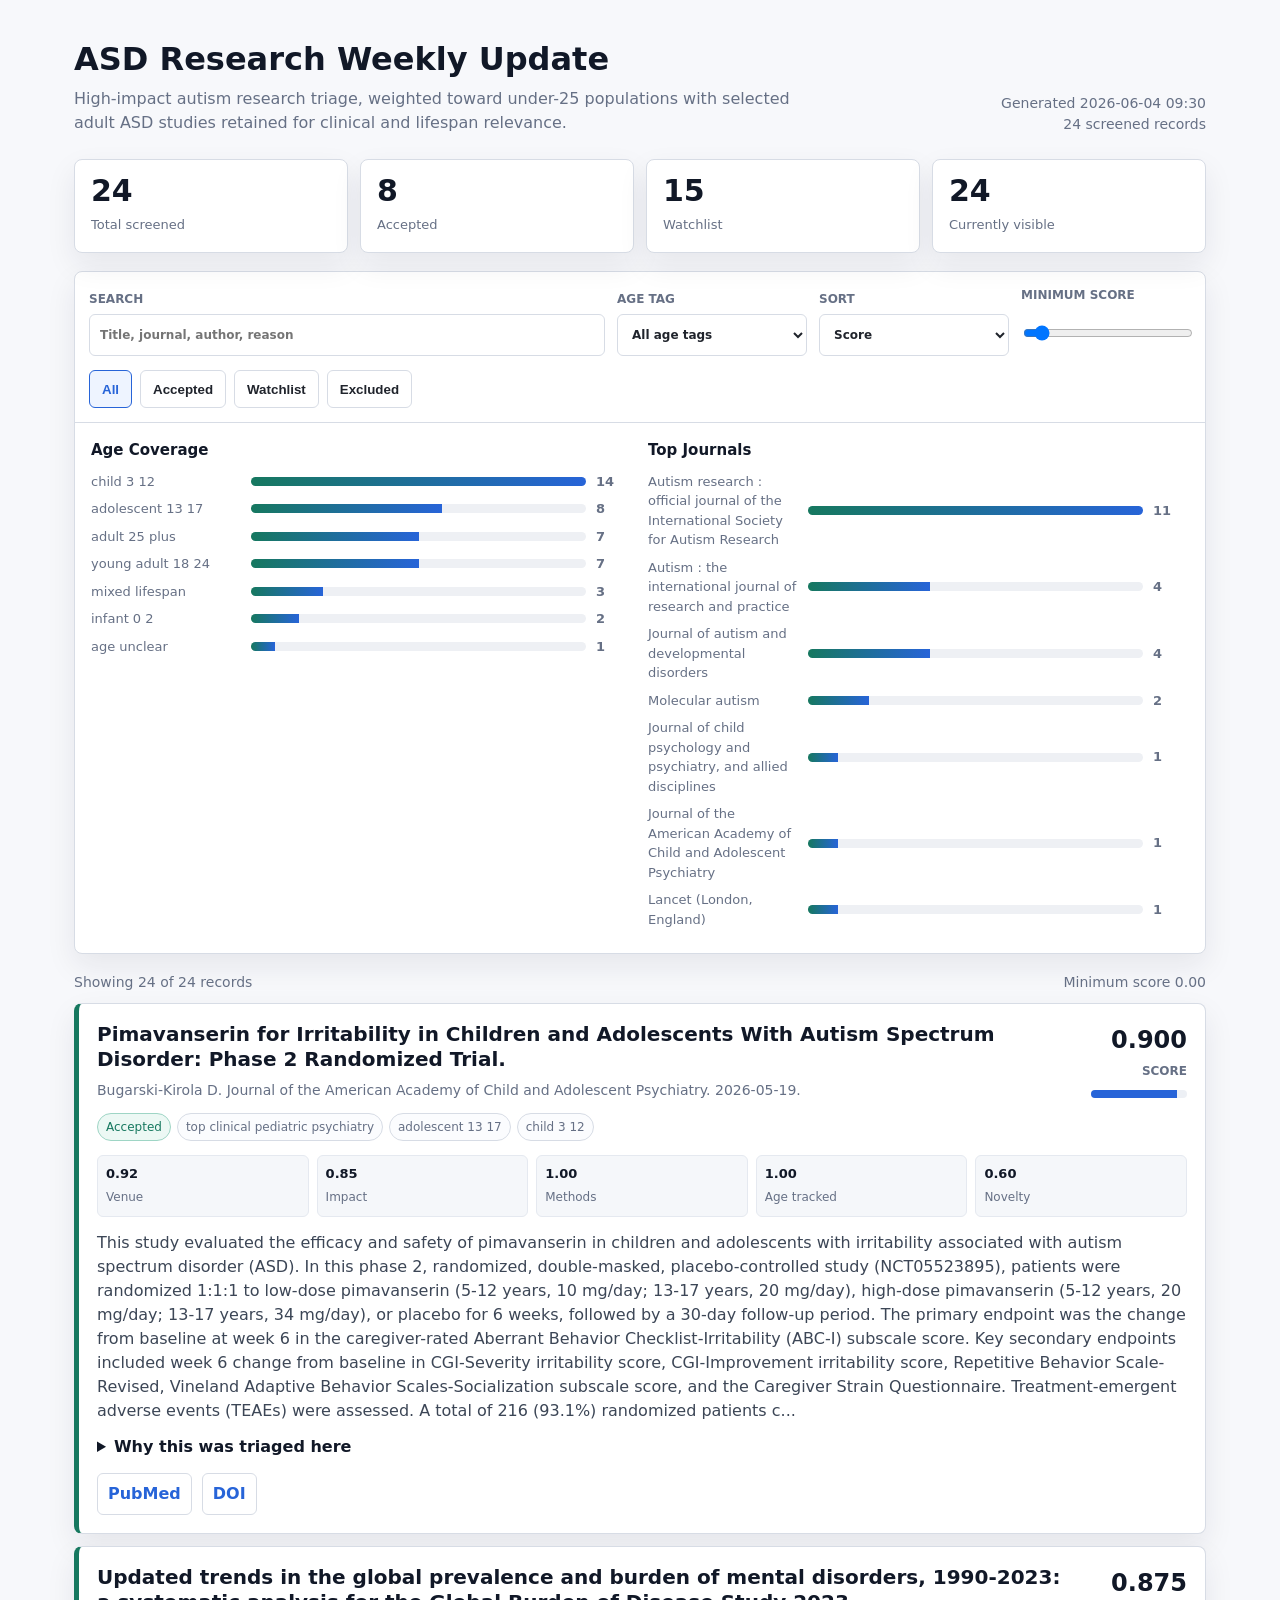
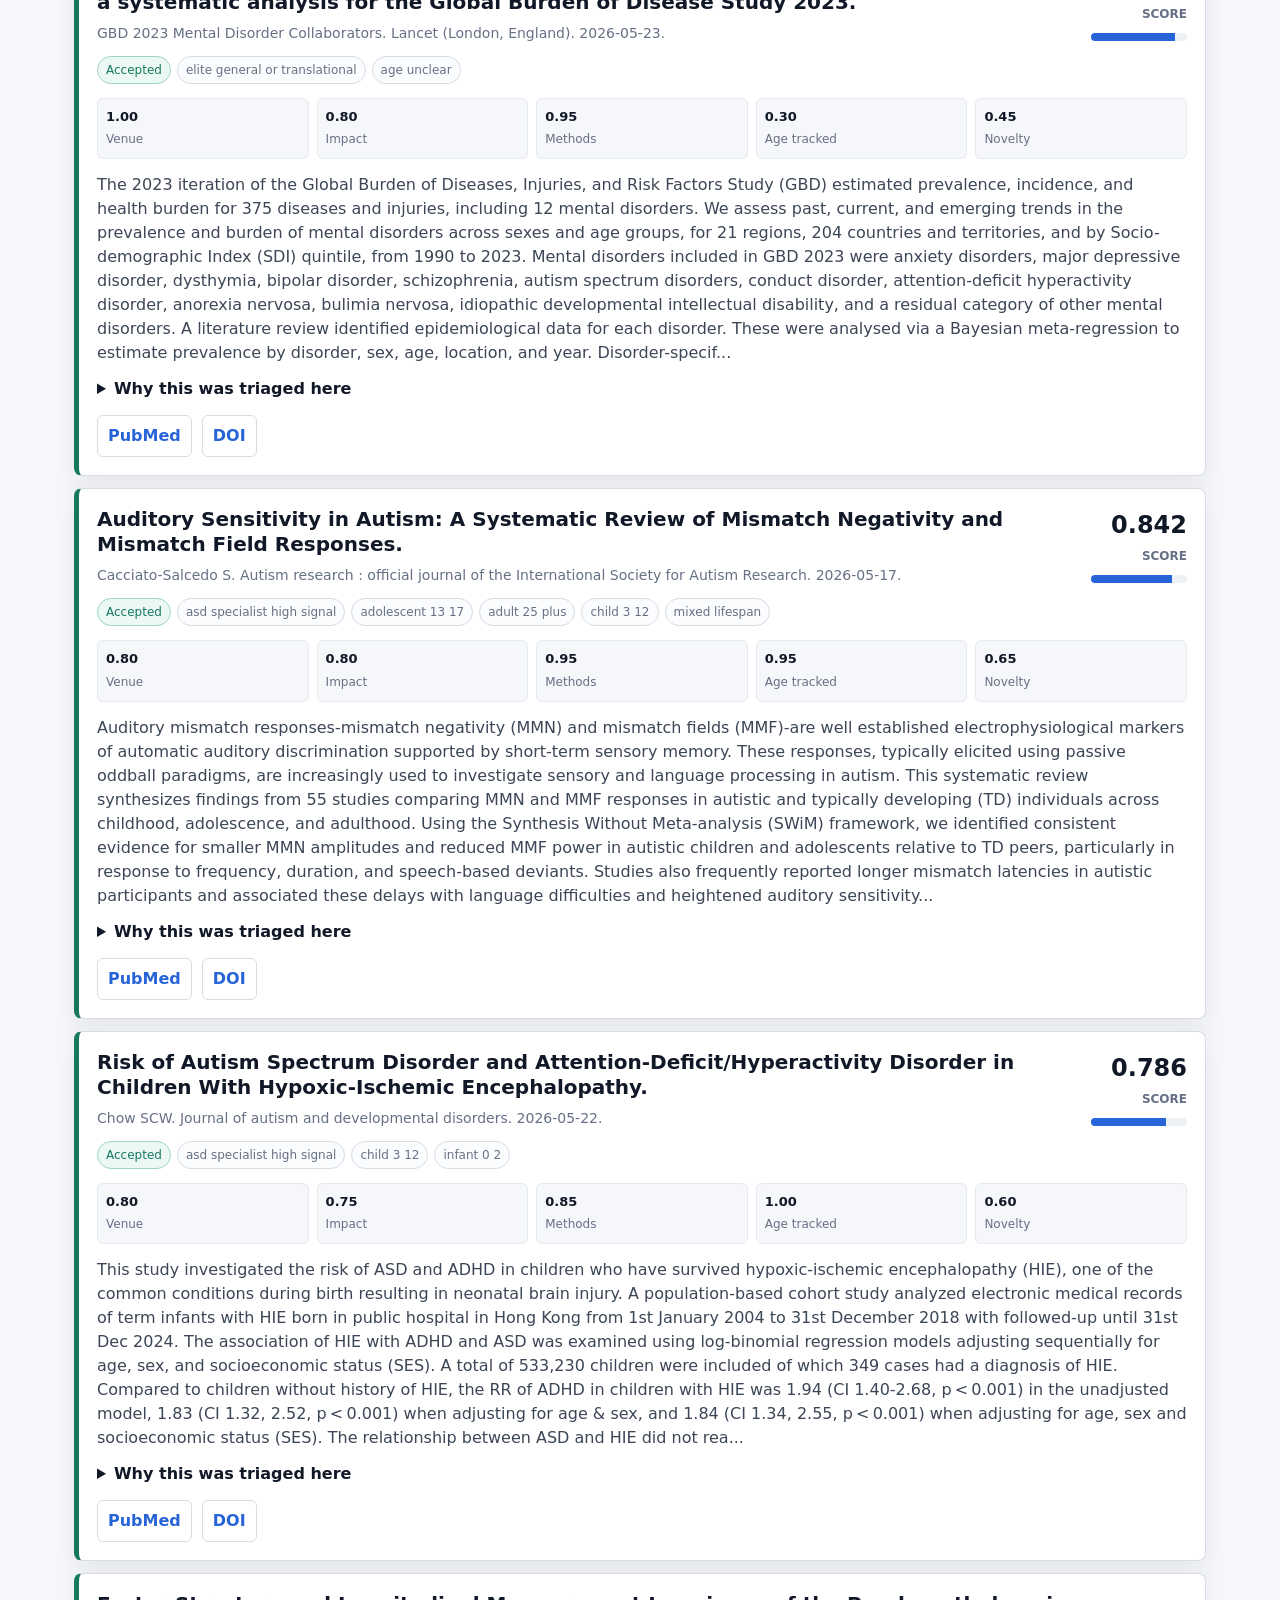
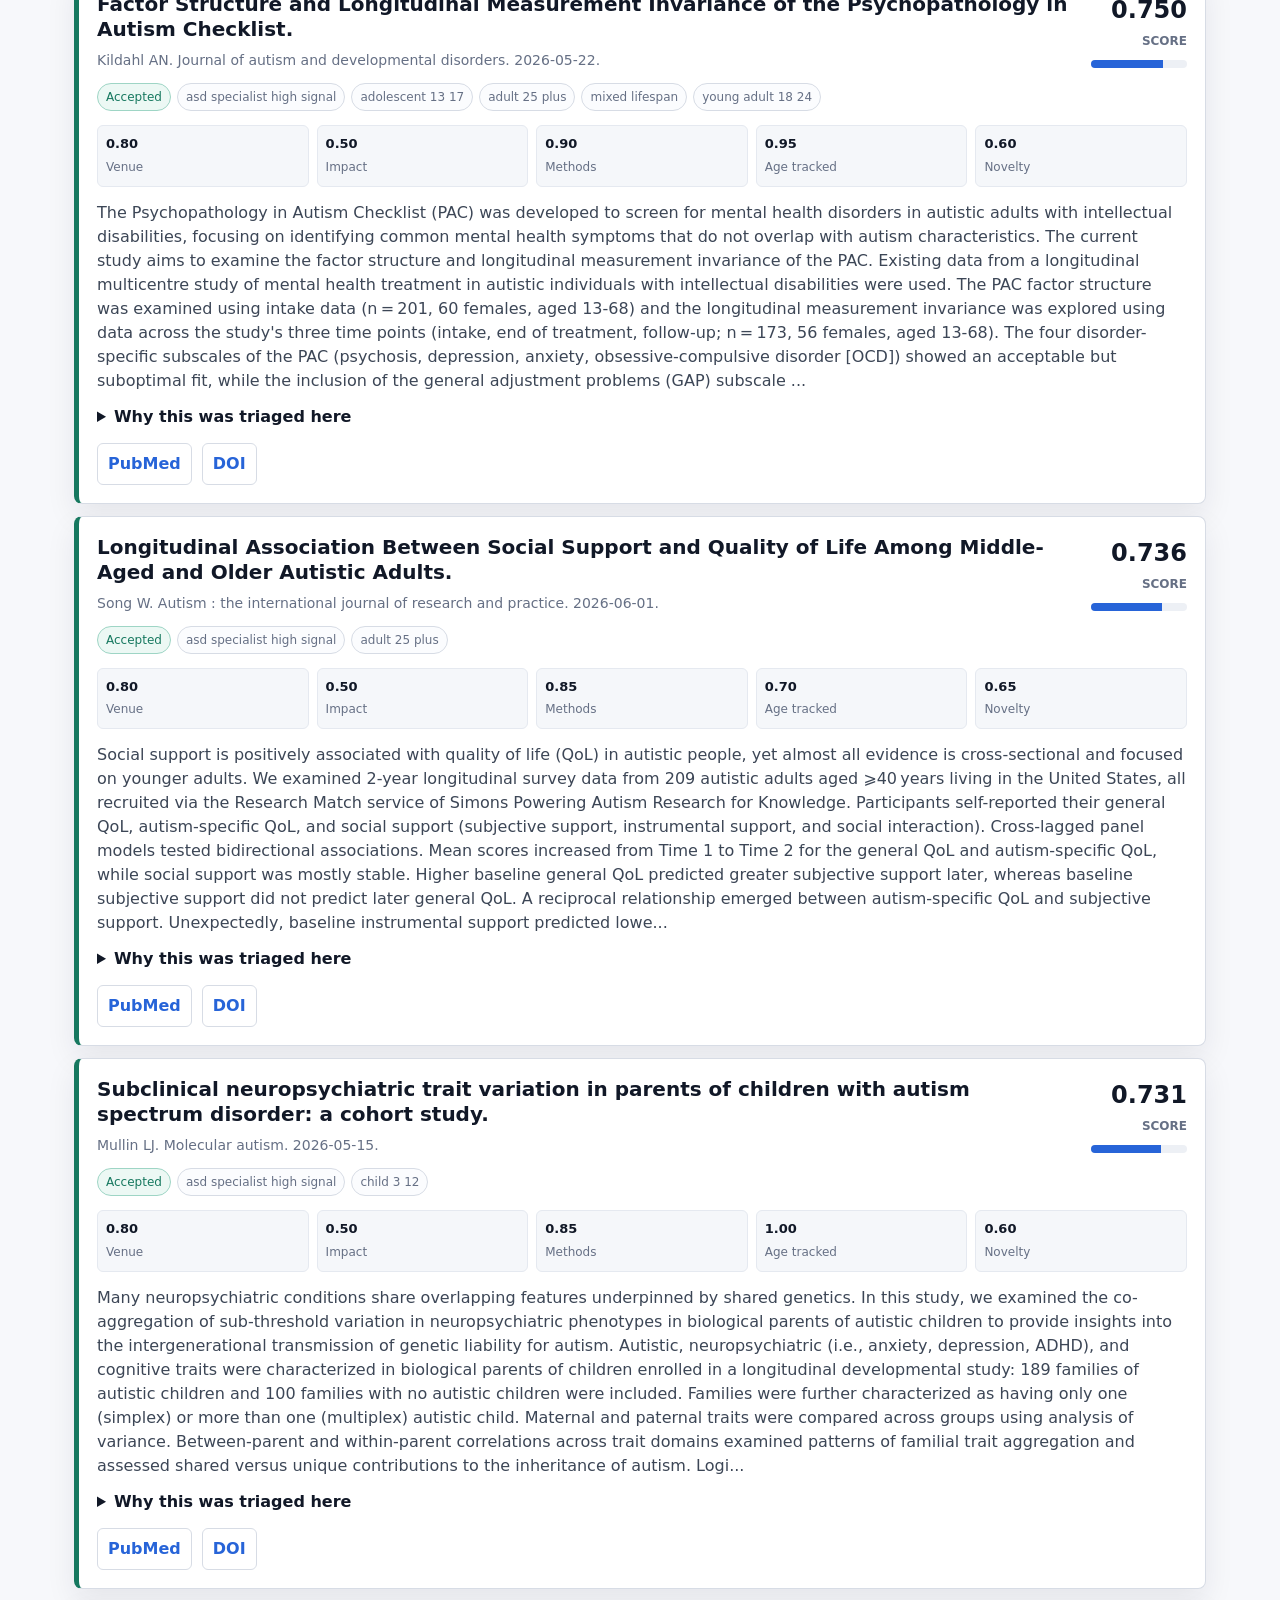
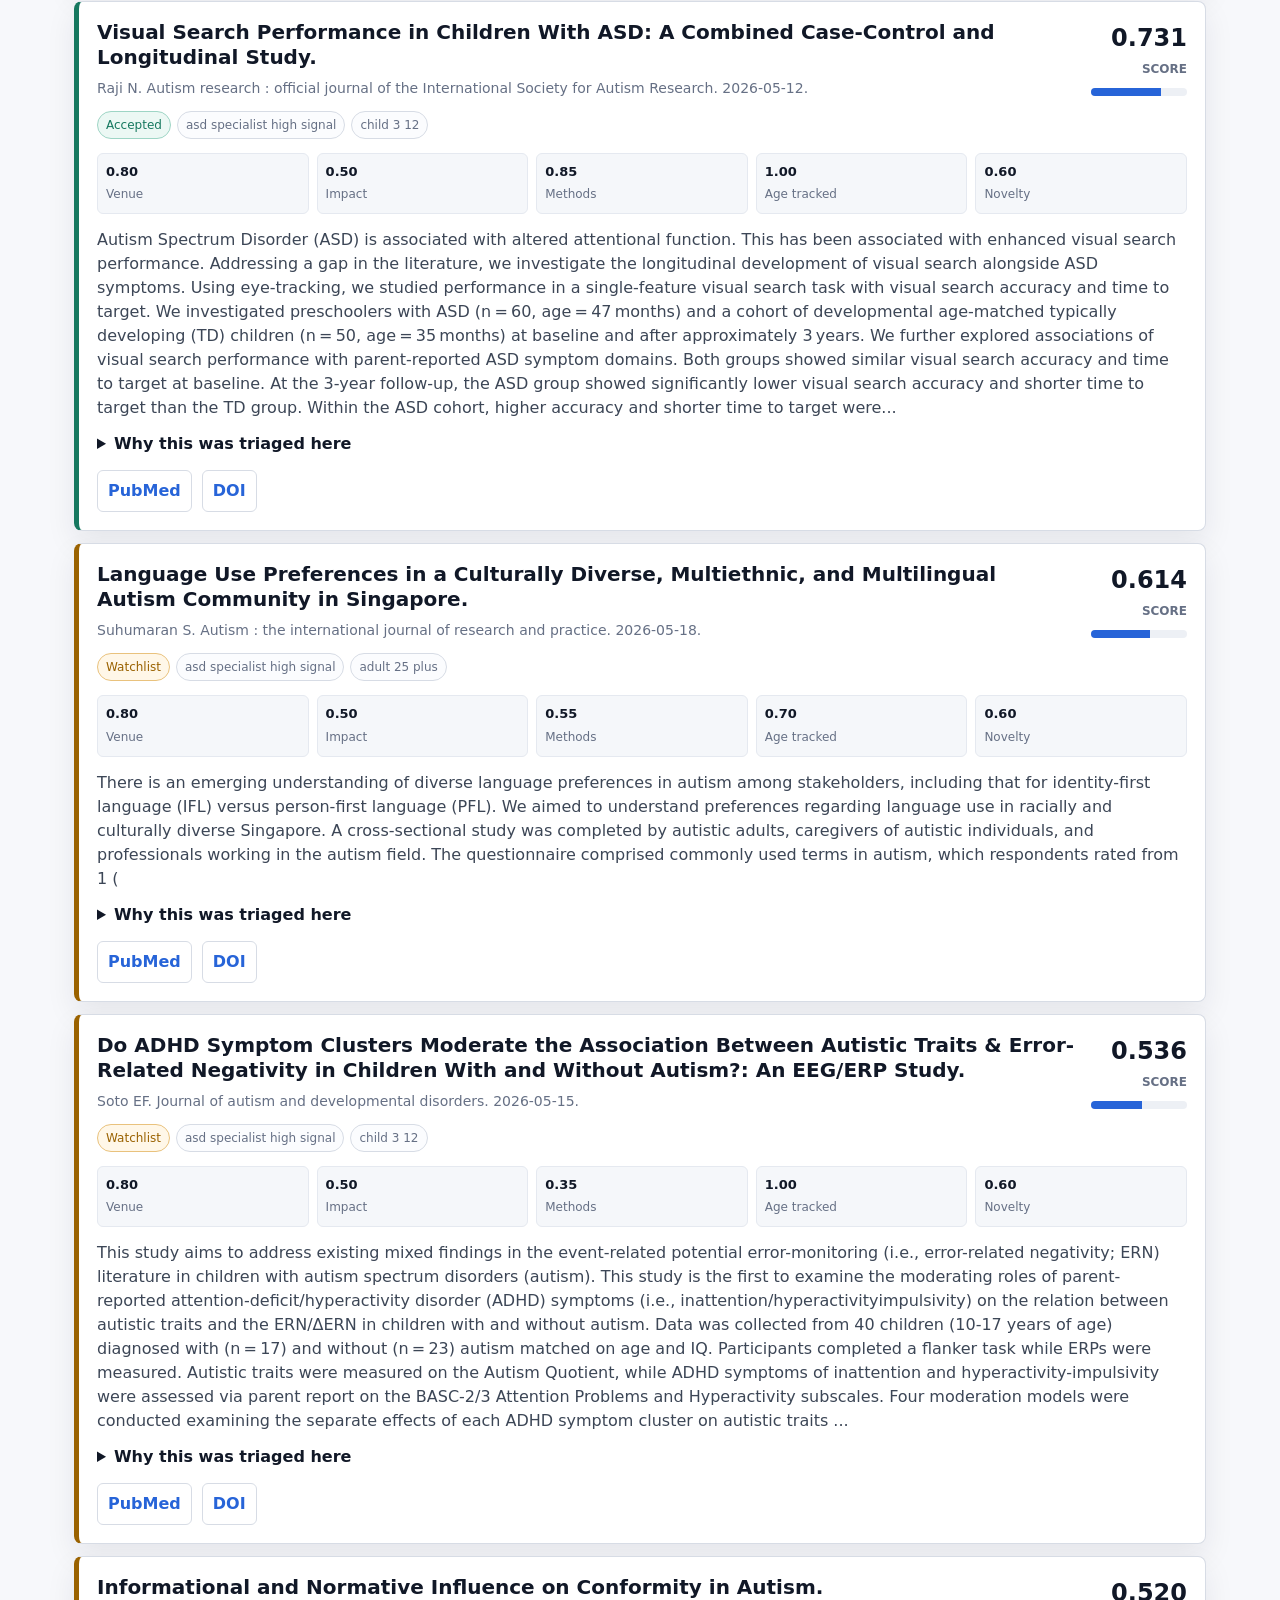
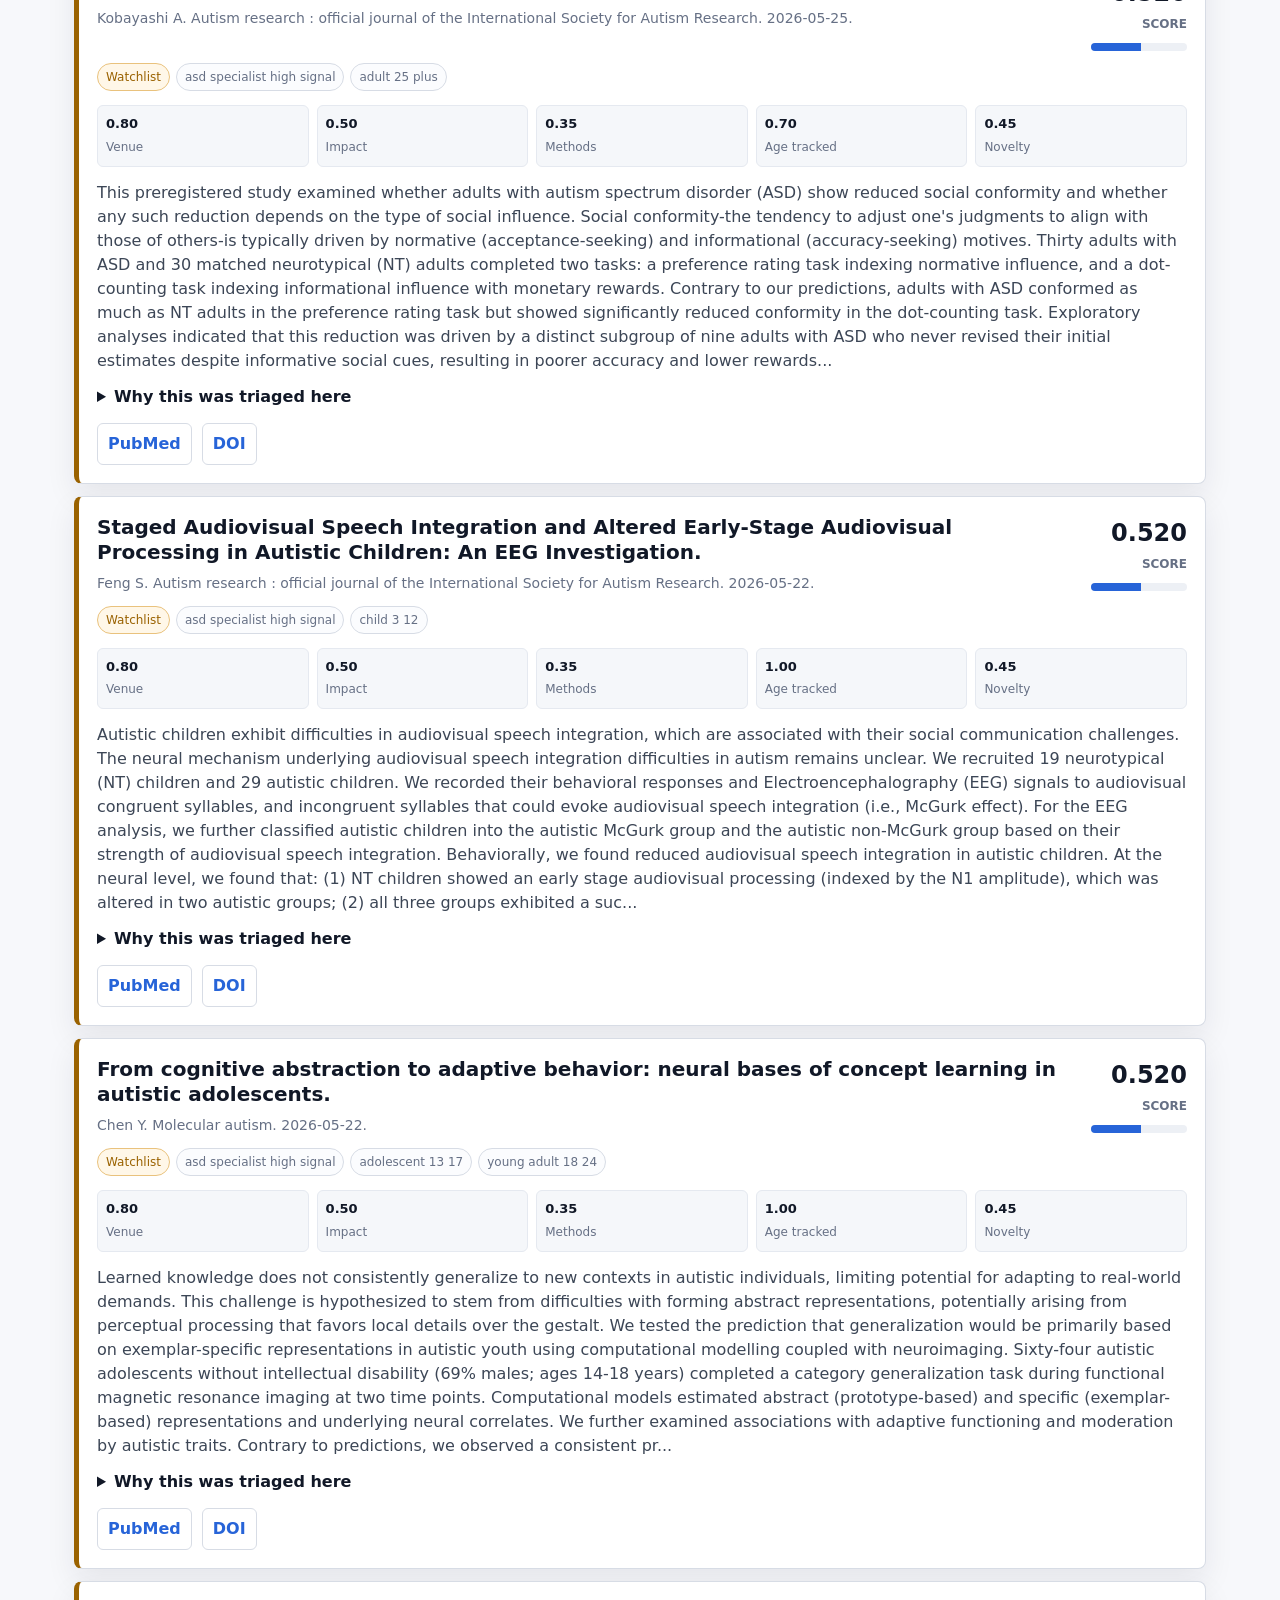
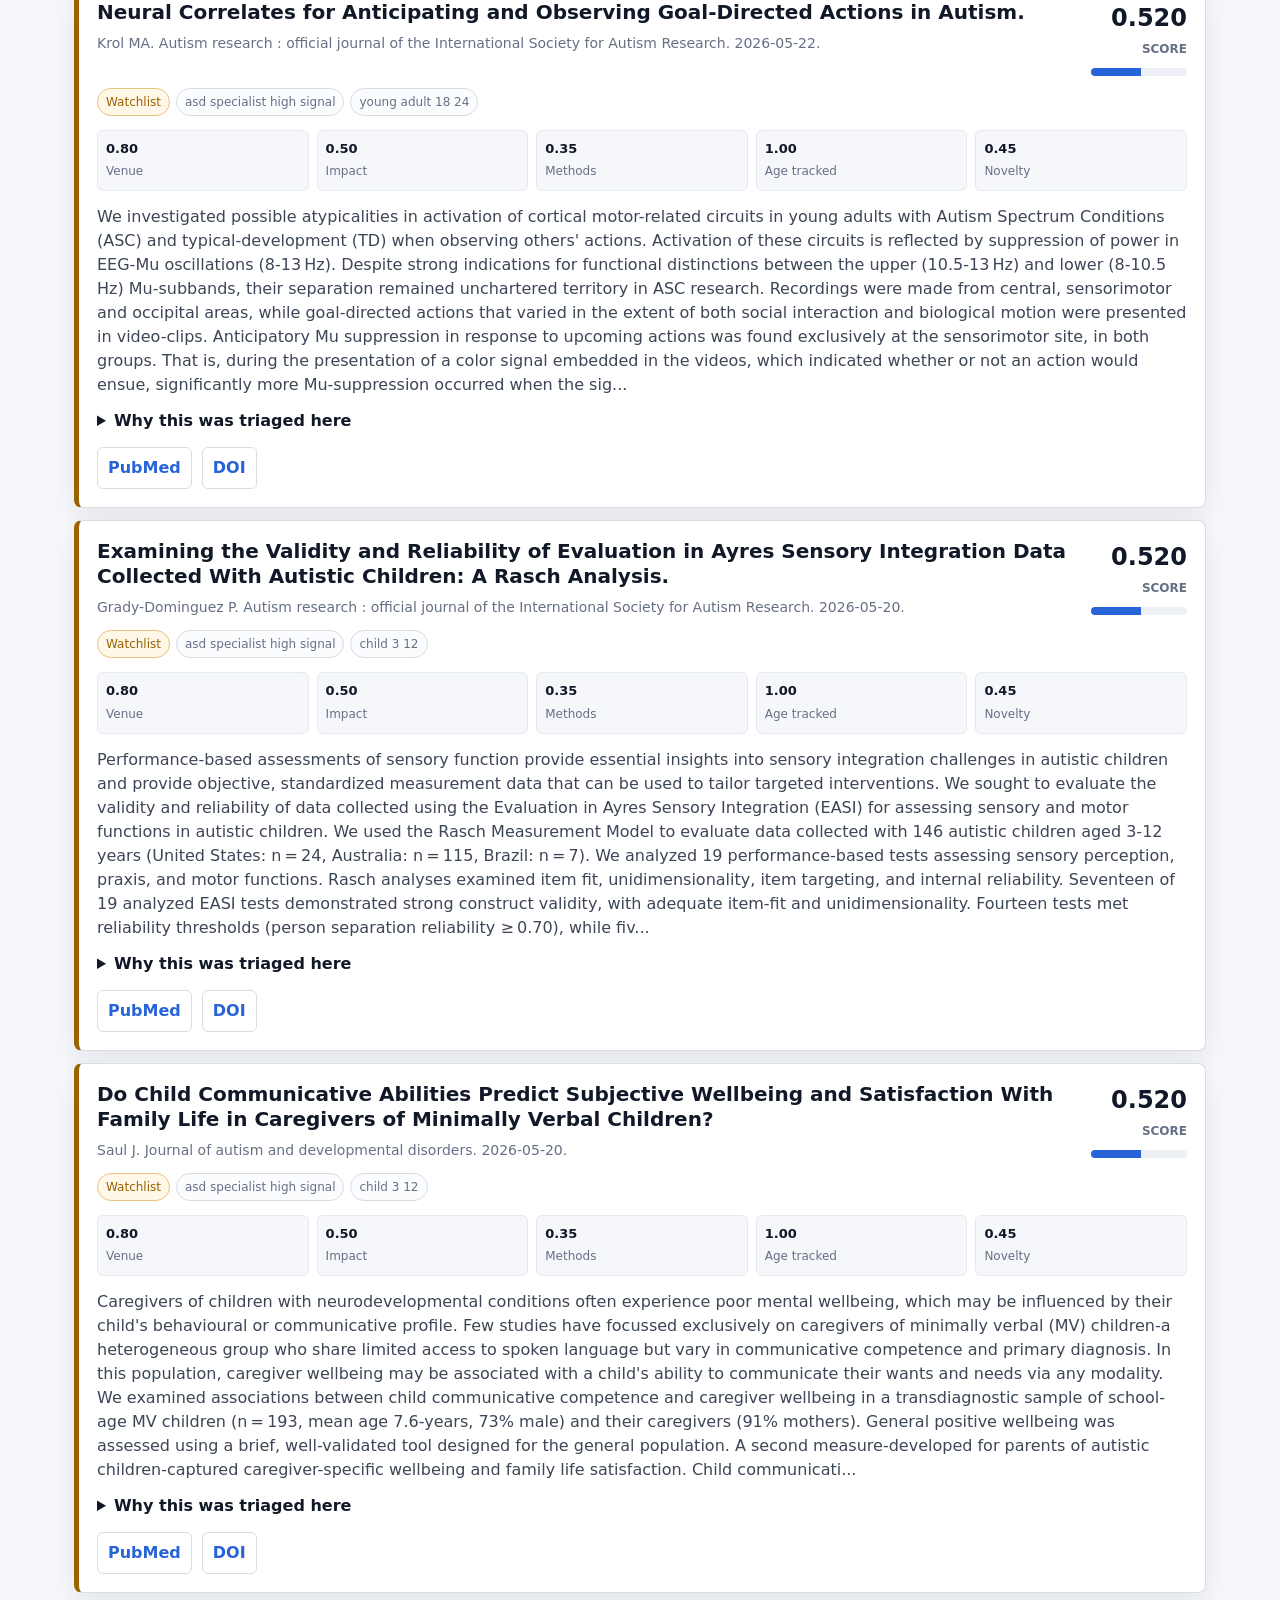
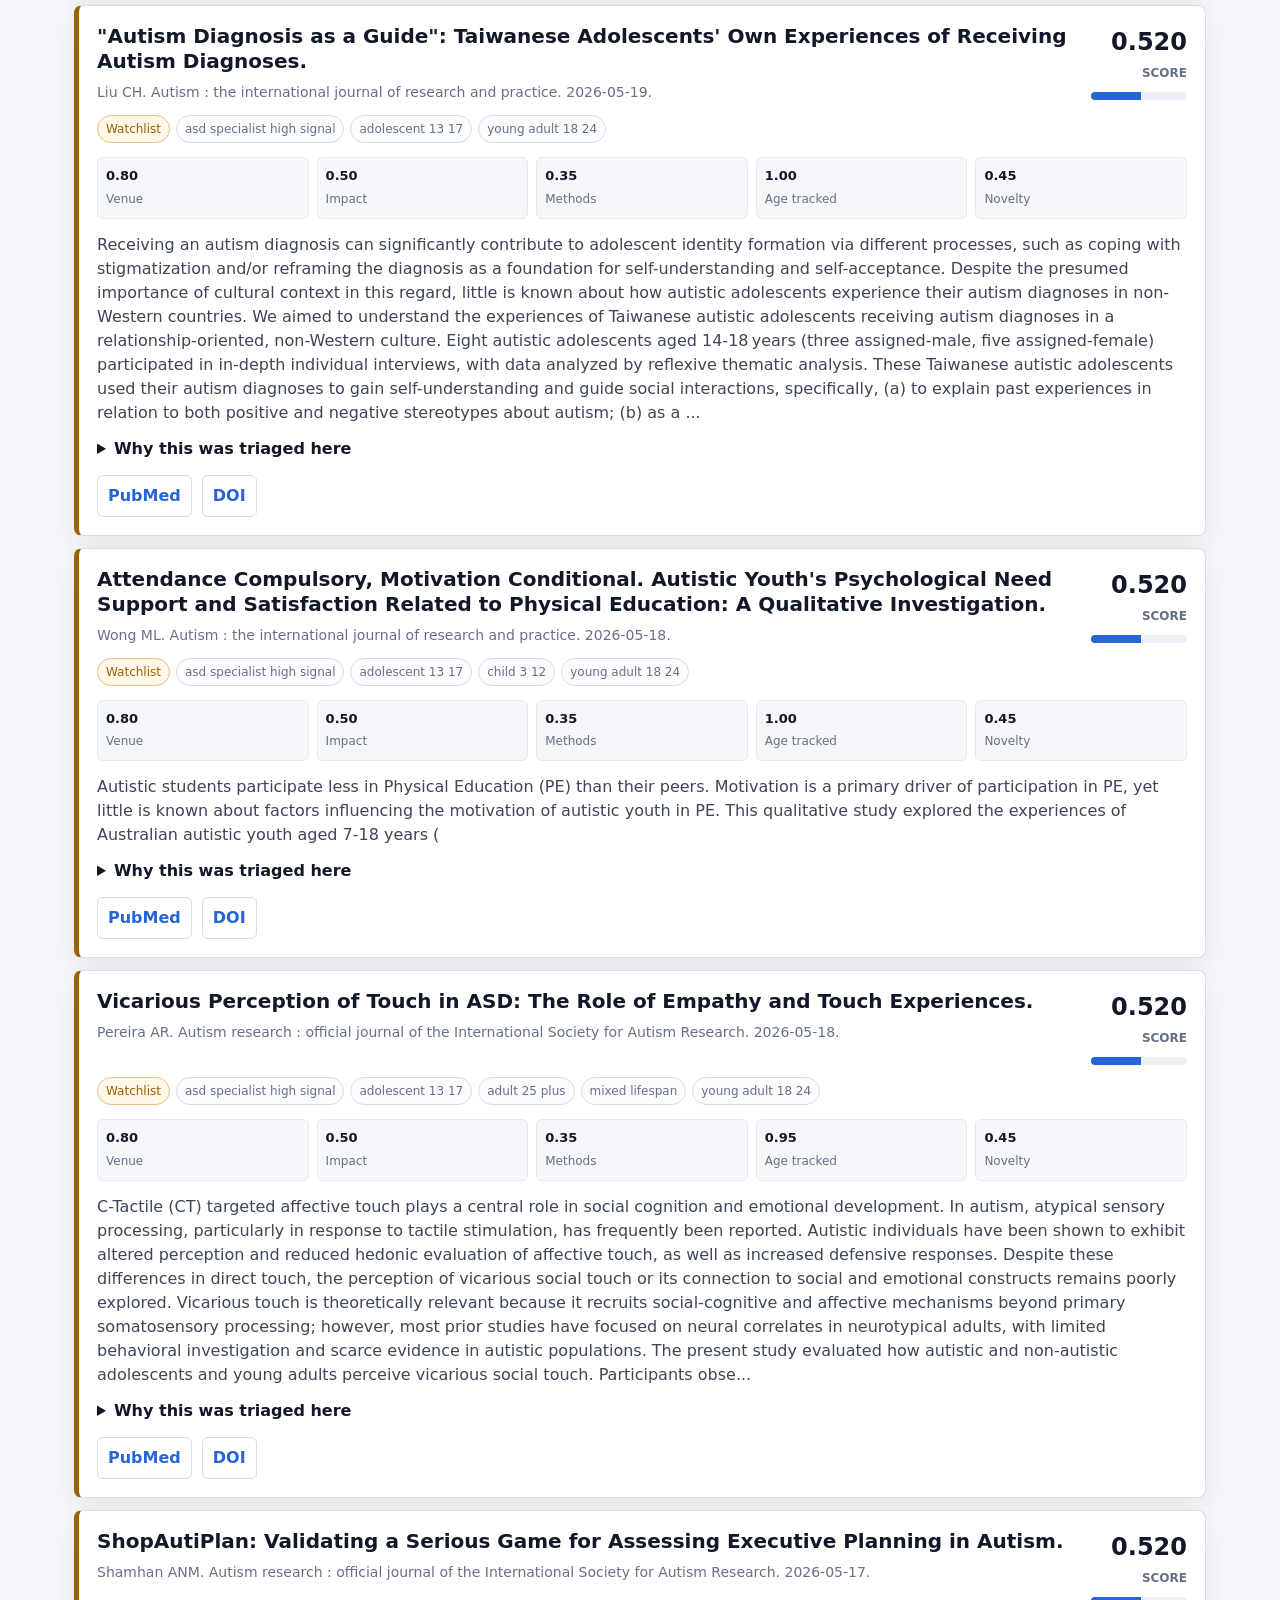
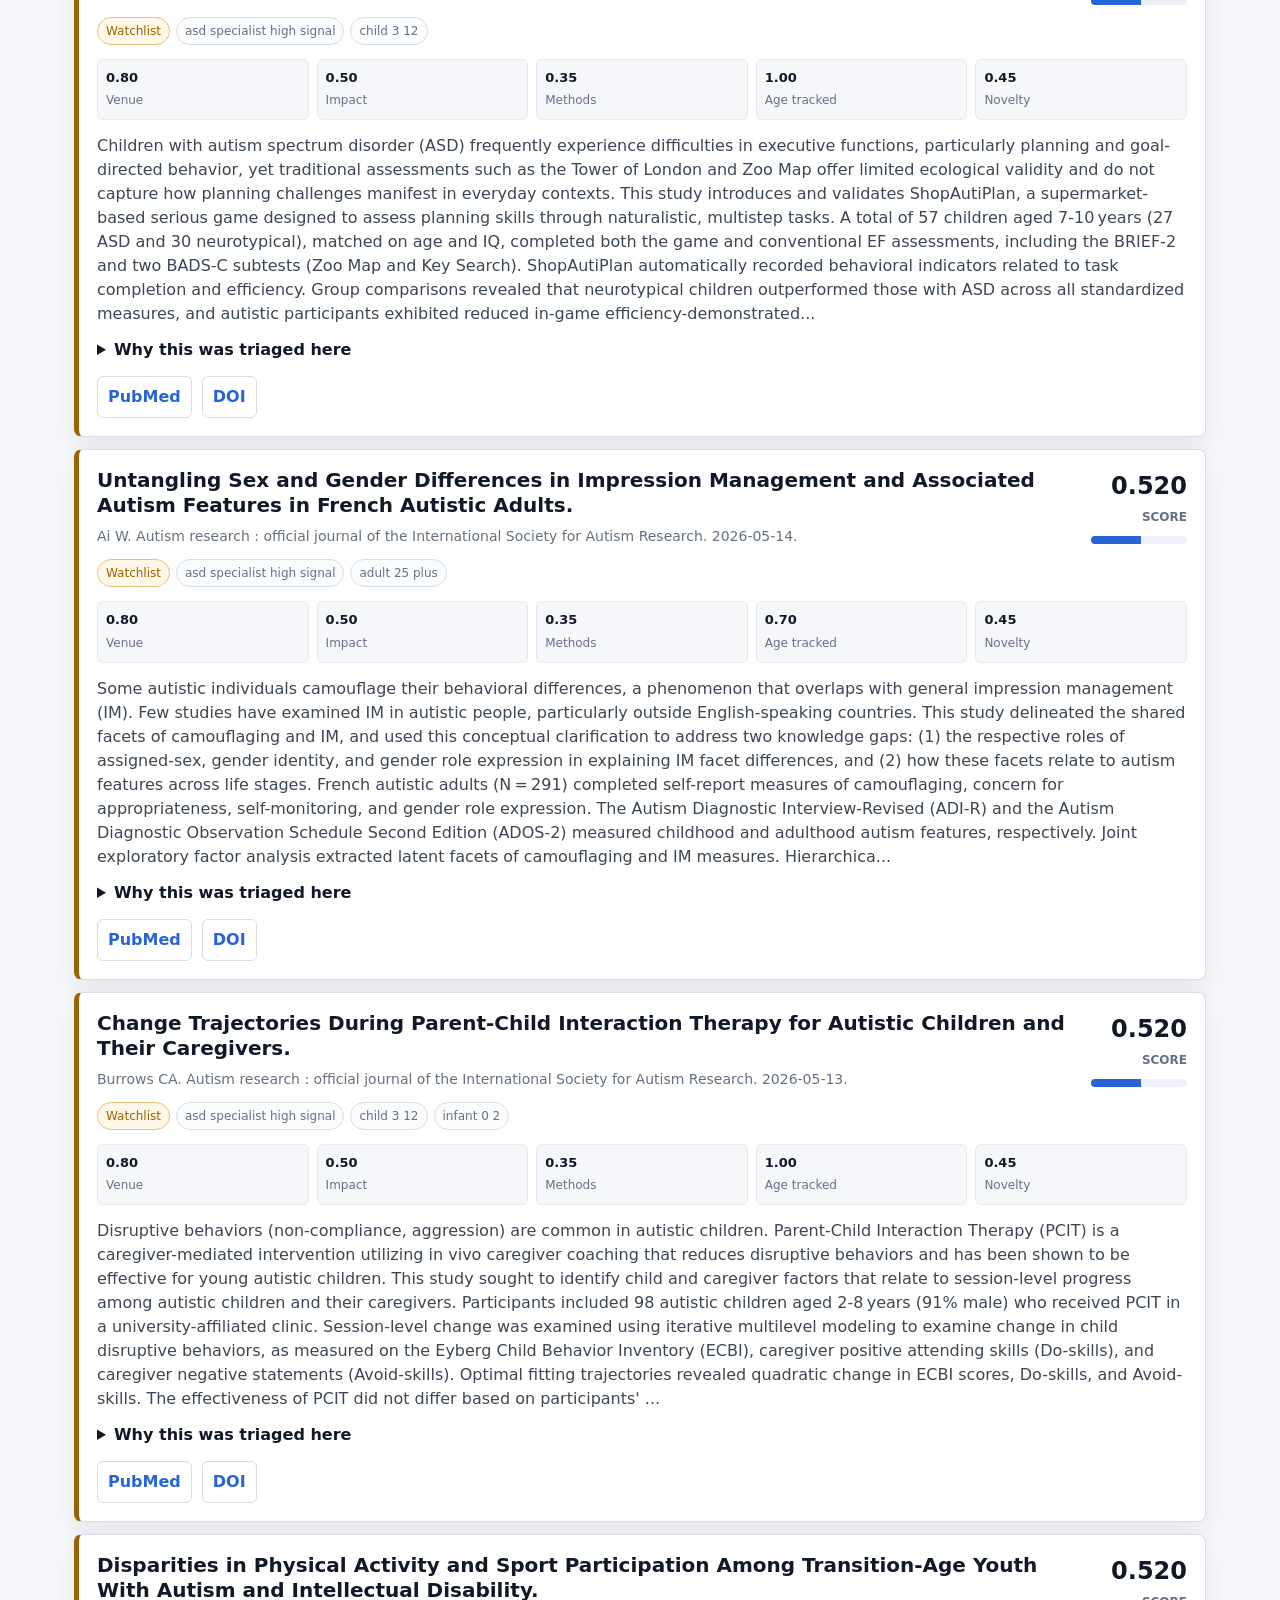
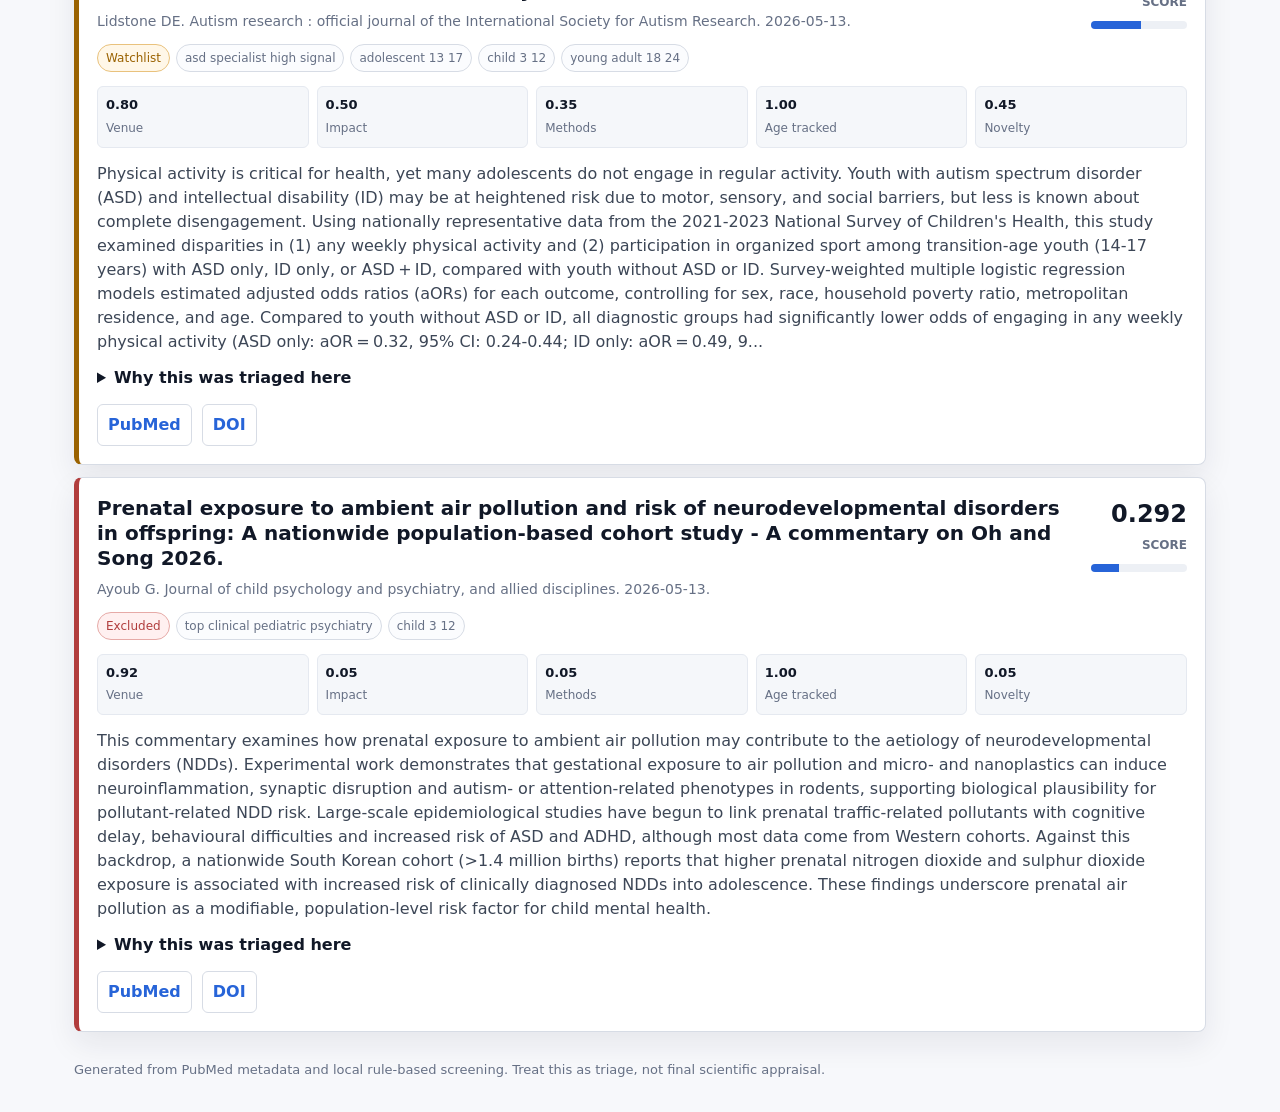
==== commit fa7314a0: "Remove age from scoring formula" ====
--- a/site/index.html
+++ b/site/index.html
@@ -151,7 +151,7 @@
         <p class="subtitle">High-impact autism research triage, weighted toward under-25 populations with selected adult ASD studies retained for clinical and lifespan relevance.</p>
       </div>
       <div class="meta">
-        <div>Generated 2026-06-04 09:26</div>
+        <div>Generated 2026-06-04 09:30</div>
         <div>24 screened records</div>
       </div>
     </header>
@@ -210,7 +210,7 @@
   </div>
 
   <script>
-    window.RESEARCH_DATA = {"generated_at": "2026-06-04 09:26", "source_report": "reports/latest-weekly-digest.md", "counts": {"total": 24, "accepted": 8, "watchlist": 15, "excluded": 1}, "age_tags": [["child_3_12", 14], ["adolescent_13_17", 8], ["adult_25_plus", 7], ["young_adult_18_24", 7], ["mixed_lifespan", 3], ["infant_0_2", 2], ["age_unclear", 1]], "top_journals": [["Autism research : official journal of the International Society for Autism Research", 11], ["Autism : the international journal of research and practice", 4], ["Journal of autism and developmental disorders", 4], ["Molecular autism", 2], ["Journal of child psychology and psychiatry, and allied disciplines", 1], ["Journal of the American Academy of Child and Adolescent Psychiatry", 1], ["Lancet (London, England)", 1]], "papers": [{"pmid": "42162607", "doi": "10.1016/j.jaac.2026.05.007", "title": "Pimavanserin for Irritability in Children and Adolescents With Autism Spectrum Disorder: Phase 2 Randomized Trial.", "journal": "Journal of the American Academy of Child and Adolescent Psychiatry", "journal_tier": "top_clinical_pediatric_psychiatry", "publication_date": "2026-05-19", "url": "https://pubmed.ncbi.nlm.nih.gov/42162607/", "authors": ["Bugarski-Kirola D", "Hofbauer RK", "Sameljak S", "Marco EJ", "Sumi\u0142a A", "Darwish M", "Ortiz S", "Liu IY", "Nunez R", "Zhang PH", "Arango C"], "first_author": "Bugarski-Kirola D", "publication_types": ["Journal Article"], "bucket": "accepted", "included": true, "overall_score": 0.91, "venue_score": 0.92, "article_impact_score": 0.85, "methods_quality_score": 1.0, "age_relevance_score": 1.0, "novelty_score": 0.6, "age_tags": ["adolescent_13_17", "child_3_12"], "reasons": ["journal tier top_clinical_pediatric_psychiatry: Journal of the American Academy of Child and Adolescent Psychiatry", "title/abstract indicates randomized trial", "study design signal: randomized", "matches primary under-25 interest", "novelty/importance signals: randomized"], "abstract_excerpt": "This study evaluated the efficacy and safety of pimavanserin in children and adolescents with irritability associated with autism spectrum disorder (ASD).\nIn this phase 2, randomized, double-masked, placebo-controlled study (NCT05523895), patients were randomized 1:1:1 to low-dose pimavanserin (5-12 years, 10 mg/day; 13-17 years, 20 mg/day), high-dose pimavanserin (5-12 years, 20 mg/day; 13-17 years, 34 mg/day), or placebo for 6 weeks, followed by a 30-day follow-up period. The primary endpoint was the change from baseline at week 6 in the caregiver-rated Aberrant Behavior Checklist-Irritability (ABC-I) subscale score. Key secondary endpoints included week 6 change from baseline in CGI-Severity irritability score, CGI-Improvement irritability score, Repetitive Behavior Scale-Revised, Vineland Adaptive Behavior Scales-Socialization subscale score, and the Caregiver Strain Questionnaire. Treatment-emergent adverse events (TEAEs) were assessed.\nA total of 216 (93.1%) randomized patients c...", "screened_at": "2026-05-26 19:55:00"}, {"pmid": "42144892", "doi": "10.1002/aur.70275", "title": "Auditory Sensitivity in Autism: A Systematic Review of Mismatch Negativity and Mismatch Field Responses.", "journal": "Autism research : official journal of the International Society for Autism Research", "journal_tier": "asd_specialist_high_signal", "publication_date": "2026-05-17", "url": "https://pubmed.ncbi.nlm.nih.gov/42144892/", "authors": ["Cacciato-Salcedo S", "Jaokar S", "Ingham NJ", "Malmierca MS", "Petrinovic MM"], "first_author": "Cacciato-Salcedo S", "publication_types": ["Journal Article", "Review"], "bucket": "accepted", "included": true, "overall_score": 0.853, "venue_score": 0.8, "article_impact_score": 0.8, "methods_quality_score": 0.95, "age_relevance_score": 0.95, "novelty_score": 0.65, "age_tags": ["adolescent_13_17", "adult_25_plus", "child_3_12", "mixed_lifespan"], "reasons": ["journal tier asd_specialist_high_signal: Autism research : official journal of the International Society for Autism Research", "title/abstract indicates systematic review", "study design signal: systematic review", "mentions both under-25 and adult-relevant terms", "novelty/importance signals: longitudinal, biomarker"], "abstract_excerpt": "Auditory mismatch responses-mismatch negativity (MMN) and mismatch fields (MMF)-are well established electrophysiological markers of automatic auditory discrimination supported by short-term sensory memory. These responses, typically elicited using passive oddball paradigms, are increasingly used to investigate sensory and language processing in autism. This systematic review synthesizes findings from 55 studies comparing MMN and MMF responses in autistic and typically developing (TD) individuals across childhood, adolescence, and adulthood. Using the Synthesis Without Meta-analysis (SWiM) framework, we identified consistent evidence for smaller MMN amplitudes and reduced MMF power in autistic children and adolescents relative to TD peers, particularly in response to frequency, duration, and speech-based deviants. Studies also frequently reported longer mismatch latencies in autistic participants and associated these delays with language difficulties and heightened auditory sensitivity...", "screened_at": "2026-05-26 19:55:00"}, {"pmid": "42167272", "doi": "10.1016/S0140-6736(26)00519-2", "title": "Updated trends in the global prevalence and burden of mental disorders, 1990-2023: a systematic analysis for the Global Burden of Disease Study 2023.", "journal": "Lancet (London, England)", "journal_tier": "elite_general_or_translational", "publication_date": "2026-05-23", "url": "https://pubmed.ncbi.nlm.nih.gov/42167272/", "authors": ["GBD 2023 Mental Disorder Collaborators"], "first_author": "GBD 2023 Mental Disorder Collaborators", "publication_types": ["Journal Article", "Systematic Review"], "bucket": "accepted", "included": true, "overall_score": 0.818, "venue_score": 1.0, "article_impact_score": 0.8, "methods_quality_score": 0.95, "age_relevance_score": 0.3, "novelty_score": 0.45, "age_tags": ["age_unclear"], "reasons": ["journal tier elite_general_or_translational: Lancet (London, England)", "publication type is systematic review", "study design signal: systematic review", "age group unclear from title/abstract", "no strong novelty signal in local MVP"], "abstract_excerpt": "The 2023 iteration of the Global Burden of Diseases, Injuries, and Risk Factors Study (GBD) estimated prevalence, incidence, and health burden for 375 diseases and injuries, including 12 mental disorders. We assess past, current, and emerging trends in the prevalence and burden of mental disorders across sexes and age groups, for 21 regions, 204 countries and territories, and by Socio-demographic Index (SDI) quintile, from 1990 to 2023.\nMental disorders included in GBD 2023 were anxiety disorders, major depressive disorder, dysthymia, bipolar disorder, schizophrenia, autism spectrum disorders, conduct disorder, attention-deficit hyperactivity disorder, anorexia nervosa, bulimia nervosa, idiopathic developmental intellectual disability, and a residual category of other mental disorders. A literature review identified epidemiological data for each disorder. These were analysed via a Bayesian meta-regression to estimate prevalence by disorder, sex, age, location, and year. Disorder-specif...", "screened_at": "2026-05-26 19:55:00"}, {"pmid": "42171963", "doi": "10.1007/s10803-026-07347-8", "title": "Risk of Autism Spectrum Disorder and Attention-Deficit/Hyperactivity Disorder in Children With Hypoxic-Ischemic Encephalopathy.", "journal": "Journal of autism and developmental disorders", "journal_tier": "asd_specialist_high_signal", "publication_date": "2026-05-22", "url": "https://pubmed.ncbi.nlm.nih.gov/42171963/", "authors": ["Chow SCW", "Wang Y", "Leung OLK", "Liang LS", "Soo MT", "Jalal K", "Wong SCM", "Lee TMC", "Tso WWY"], "first_author": "Chow SCW", "publication_types": ["Journal Article"], "bucket": "accepted", "included": true, "overall_score": 0.807, "venue_score": 0.8, "article_impact_score": 0.75, "methods_quality_score": 0.85, "age_relevance_score": 1.0, "novelty_score": 0.6, "age_tags": ["child_3_12", "infant_0_2"], "reasons": ["journal tier asd_specialist_high_signal: Journal of autism and developmental disorders", "large dataset or consortium signal in title/abstract", "study design signal: cohort", "matches primary under-25 interest", "novelty/importance signals: population-based"], "abstract_excerpt": "This study investigated the risk of ASD and ADHD in children who have survived hypoxic-ischemic encephalopathy (HIE), one of the common conditions during birth resulting in neonatal brain injury.\nA population-based cohort study analyzed electronic medical records of term infants with HIE born in public hospital in Hong Kong from 1st January 2004 to 31st December 2018 with followed-up until 31st Dec 2024. The association of HIE with ADHD and ASD was examined using log-binomial regression models adjusting sequentially for age, sex, and socioeconomic status (SES).\nA total of 533,230 children were included of which 349 cases had a diagnosis of HIE. Compared to children without history of HIE, the RR of ADHD in children with HIE was 1.94 (CI 1.40-2.68, p\u2009\u003c\u20090.001) in the unadjusted model, 1.83 (CI 1.32, 2.52, p\u2009\u003c\u20090.001) when adjusting for age & sex, and 1.84 (CI 1.34, 2.55, p\u2009\u003c\u20090.001) when adjusting for age, sex and socioeconomic status (SES). The relationship between ASD and HIE did not rea...", "screened_at": "2026-05-26 19:55:00"}, {"pmid": "42171964", "doi": "10.1007/s10803-026-07363-8", "title": "Factor Structure and Longitudinal Measurement Invariance of the Psychopathology in Autism Checklist.", "journal": "Journal of autism and developmental disorders", "journal_tier": "asd_specialist_high_signal", "publication_date": "2026-05-22", "url": "https://pubmed.ncbi.nlm.nih.gov/42171964/", "authors": ["Kildahl AN", "Halvorsen MB", "Hellerud JMA", "Helverschou SB"], "first_author": "Kildahl AN", "publication_types": ["Journal Article"], "bucket": "accepted", "included": true, "overall_score": 0.77, "venue_score": 0.8, "article_impact_score": 0.5, "methods_quality_score": 0.9, "age_relevance_score": 0.95, "novelty_score": 0.6, "age_tags": ["adolescent_13_17", "adult_25_plus", "mixed_lifespan", "young_adult_18_24"], "reasons": ["journal tier asd_specialist_high_signal: Journal of autism and developmental disorders", "article-level impact not yet enriched", "study design signal: longitudinal", "moderate sample size signal: n=201", "mentions both under-25 and adult-relevant terms", "novelty/importance signals: longitudinal"], "abstract_excerpt": "The Psychopathology in Autism Checklist (PAC) was developed to screen for mental health disorders in autistic adults with intellectual disabilities, focusing on identifying common mental health symptoms that do not overlap with autism characteristics. The current study aims to examine the factor structure and longitudinal measurement invariance of the PAC.\nExisting data from a longitudinal multicentre study of mental health treatment in autistic individuals with intellectual disabilities were used. The PAC factor structure was examined using intake data (n\u2009=\u2009201, 60 females, aged 13-68) and the longitudinal measurement invariance was explored using data across the study's three time points (intake, end of treatment, follow-up; n\u2009=\u2009173, 56 females, aged 13-68).\nThe four disorder-specific subscales of the PAC (psychosis, depression, anxiety, obsessive-compulsive disorder [OCD]) showed an acceptable but suboptimal fit, while the inclusion of the general adjustment problems (GAP) subscale ...", "screened_at": "2026-05-26 19:55:00"}, {"pmid": "42141457", "doi": "10.1186/s13229-026-00720-5", "title": "Subclinical neuropsychiatric trait variation in parents of children with autism spectrum disorder: a cohort study.", "journal": "Molecular autism", "journal_tier": "asd_specialist_high_signal", "publication_date": "2026-05-15", "url": "https://pubmed.ncbi.nlm.nih.gov/42141457/", "authors": ["Mullin LJ", "Xia K", "Wang J", "Lee CM", "Buscher TG", "Lasch C", "Burrows CA", "Elison JT", "Shen MD", "Dager SR", "Estes AM", "Hazlett HC", "Marrus N", "Pandey J", "Schultz RT", "St John T", "Zwaigenbaum L", "Constantino JN", "Piven J", "Girault JB"], "first_author": "Mullin LJ", "publication_types": ["Journal Article"], "bucket": "accepted", "included": true, "overall_score": 0.758, "venue_score": 0.8, "article_impact_score": 0.5, "methods_quality_score": 0.85, "age_relevance_score": 1.0, "novelty_score": 0.6, "age_tags": ["child_3_12"], "reasons": ["journal tier asd_specialist_high_signal: Molecular autism", "article-level impact not yet enriched", "study design signal: cohort", "matches primary under-25 interest", "novelty/importance signals: longitudinal"], "abstract_excerpt": "Many neuropsychiatric conditions share overlapping features underpinned by shared genetics. In this study, we examined the co-aggregation of sub-threshold variation in neuropsychiatric phenotypes in biological parents of autistic children to provide insights into the intergenerational transmission of genetic liability for autism.\nAutistic, neuropsychiatric (i.e., anxiety, depression, ADHD), and cognitive traits were characterized in biological parents of children enrolled in a longitudinal developmental study: 189 families of autistic children and 100 families with no autistic children were included. Families were further characterized as having only one (simplex) or more than one (multiplex) autistic child. Maternal and paternal traits were compared across groups using analysis of variance. Between-parent and within-parent correlations across trait domains examined patterns of familial trait aggregation and assessed shared versus unique contributions to the inheritance of autism. Logi...", "screened_at": "2026-05-26 19:55:00"}, {"pmid": "42124397", "doi": "10.1002/aur.70274", "title": "Visual Search Performance in Children With ASD: A Combined Case-Control and Longitudinal Study.", "journal": "Autism research : official journal of the International Society for Autism Research", "journal_tier": "asd_specialist_high_signal", "publication_date": "2026-05-12", "url": "https://pubmed.ncbi.nlm.nih.gov/42124397/", "authors": ["Raji N", "Todorova I", "Polzer L", "Kleber SK", "Lemler C", "Schnettler L", "Kitzerow-Cleven J", "Kim Z", "Freitag CM", "Bast N"], "first_author": "Raji N", "publication_types": ["Journal Article"], "bucket": "accepted", "included": true, "overall_score": 0.758, "venue_score": 0.8, "article_impact_score": 0.5, "methods_quality_score": 0.85, "age_relevance_score": 1.0, "novelty_score": 0.6, "age_tags": ["child_3_12"], "reasons": ["journal tier asd_specialist_high_signal: Autism research : official journal of the International Society for Autism Research", "article-level impact not yet enriched", "study design signal: cohort", "matches primary under-25 interest", "novelty/importance signals: longitudinal"], "abstract_excerpt": "Autism Spectrum Disorder (ASD) is associated with altered attentional function. This has been associated with enhanced visual search performance. Addressing a gap in the literature, we investigate the longitudinal development of visual search alongside ASD symptoms. Using eye-tracking, we studied performance in a single-feature visual search task with visual search accuracy and time to target. We investigated preschoolers with ASD (n\u2009=\u200960, age\u2009=\u200947\u2009months) and a cohort of developmental age-matched typically developing (TD) children (n\u2009=\u200950, age\u2009=\u200935\u2009months) at baseline and after approximately 3\u2009years. We further explored associations of visual search performance with parent-reported ASD symptom domains. Both groups showed similar visual search accuracy and time to target at baseline. At the 3-year follow-up, the ASD group showed significantly lower visual search accuracy and shorter time to target than the TD group. Within the ASD cohort, higher accuracy and shorter time to target were...", "screened_at": "2026-05-26 19:55:00"}, {"pmid": "42129634", "doi": "10.1177/13623613261446878", "title": "Longitudinal Association Between Social Support and Quality of Life Among Middle-Aged and Older Autistic Adults.", "journal": "Autism : the international journal of research and practice", "journal_tier": "asd_specialist_high_signal", "publication_date": "2026-06-01", "url": "https://pubmed.ncbi.nlm.nih.gov/42129634/", "authors": ["Song W", "McQuaid GA", "Charlton RA", "Wallace GL"], "first_author": "Song W", "publication_types": ["Journal Article", "Research Support, Non-U.S. Gov't"], "bucket": "accepted", "included": true, "overall_score": 0.732, "venue_score": 0.8, "article_impact_score": 0.5, "methods_quality_score": 0.85, "age_relevance_score": 0.7, "novelty_score": 0.65, "age_tags": ["adult_25_plus"], "reasons": ["journal tier asd_specialist_high_signal: Autism : the international journal of research and practice", "article-level impact not yet enriched", "study design signal: longitudinal", "matches adult ASD companion interest", "novelty/importance signals: first, longitudinal"], "abstract_excerpt": "Social support is positively associated with quality of life (QoL) in autistic people, yet almost all evidence is cross-sectional and focused on younger adults. We examined 2-year longitudinal survey data from 209 autistic adults aged \u2a7e40\u2009years living in the United States, all recruited via the Research Match service of Simons Powering Autism Research for Knowledge. Participants self-reported their general QoL, autism-specific QoL, and social support (subjective support, instrumental support, and social interaction). Cross-lagged panel models tested bidirectional associations. Mean scores increased from Time 1 to Time 2 for the general QoL and autism-specific QoL, while social support was mostly stable. Higher baseline general QoL predicted greater subjective support later, whereas baseline subjective support did not predict later general QoL. A reciprocal relationship emerged between autism-specific QoL and subjective support. Unexpectedly, baseline instrumental support predicted lowe...", "screened_at": "2026-05-26 19:55:00"}, {"pmid": "42152716", "doi": "10.1177/13623613261441734", "title": "Language Use Preferences in a Culturally Diverse, Multiethnic, and Multilingual Autism Community in Singapore.", "journal": "Autism : the international journal of research and practice", "journal_tier": "asd_specialist_high_signal", "publication_date": "2026-05-18", "url": "https://pubmed.ncbi.nlm.nih.gov/42152716/", "authors": ["Suhumaran S", "Aishworiya R", "Wong CM"], "first_author": "Suhumaran S", "publication_types": ["Journal Article"], "bucket": "watchlist", "included": false, "overall_score": 0.623, "venue_score": 0.8, "article_impact_score": 0.5, "methods_quality_score": 0.55, "age_relevance_score": 0.7, "novelty_score": 0.6, "age_tags": ["adult_25_plus"], "reasons": ["journal tier asd_specialist_high_signal: Autism : the international journal of research and practice", "article-level impact not yet enriched", "study design signal: cross-sectional", "matches adult ASD companion interest", "novelty/importance signals: first"], "abstract_excerpt": "There is an emerging understanding of diverse language preferences in autism among stakeholders, including that for identity-first language (IFL) versus person-first language (PFL). We aimed to understand preferences regarding language use in racially and culturally diverse Singapore. A cross-sectional study was completed by autistic adults, caregivers of autistic individuals, and professionals working in the autism field. The questionnaire comprised commonly used terms in autism, which respondents rated from 1 (", "screened_at": "2026-05-26 19:55:00"}, {"pmid": "42138801", "doi": "10.1007/s10803-026-07357-6", "title": "Do ADHD Symptom Clusters Moderate the Association Between Autistic Traits & Error-Related Negativity in Children With and Without Autism?: An EEG/ERP Study.", "journal": "Journal of autism and developmental disorders", "journal_tier": "asd_specialist_high_signal", "publication_date": "2026-05-15", "url": "https://pubmed.ncbi.nlm.nih.gov/42138801/", "authors": ["Soto EF", "Shuter M", "Shea N", "Schiros A", "Nord J", "Kuo YC", "Sun H", "Antshel K", "Russo N"], "first_author": "Soto EF", "publication_types": ["Journal Article"], "bucket": "watchlist", "included": false, "overall_score": 0.583, "venue_score": 0.8, "article_impact_score": 0.5, "methods_quality_score": 0.35, "age_relevance_score": 1.0, "novelty_score": 0.6, "age_tags": ["child_3_12"], "reasons": ["journal tier asd_specialist_high_signal: Journal of autism and developmental disorders", "article-level impact not yet enriched", "study design unclear from title/abstract", "matches primary under-25 interest", "novelty/importance signals: first"], "abstract_excerpt": "This study aims to address existing mixed findings in the event-related potential error-monitoring (i.e., error-related negativity; ERN) literature in children with autism spectrum disorders (autism). This study is the first to examine the moderating roles of parent-reported attention-deficit/hyperactivity disorder (ADHD) symptoms (i.e., inattention/hyperactivityimpulsivity) on the relation between autistic traits and the ERN/\u0394ERN in children with and without autism.\nData was collected from 40 children (10-17\u00a0years of age) diagnosed with (n\u2009=\u200917) and without (n\u2009=\u200923) autism matched on age and IQ. Participants completed a flanker task while ERPs were measured. Autistic traits were measured on the Autism Quotient, while ADHD symptoms of inattention and hyperactivity-impulsivity were assessed via parent report on the BASC-2/3 Attention Problems and Hyperactivity subscales. Four moderation models were conducted examining the separate effects of each ADHD symptom cluster on autistic traits ...", "screened_at": "2026-05-26 19:55:00"}, {"pmid": "42175587", "doi": "10.1002/aur.70273", "title": "Staged Audiovisual Speech Integration and Altered Early-Stage Audiovisual Processing in Autistic Children: An EEG Investigation.", "journal": "Autism research : official journal of the International Society for Autism Research", "journal_tier": "asd_specialist_high_signal", "publication_date": "2026-05-22", "url": "https://pubmed.ncbi.nlm.nih.gov/42175587/", "authors": ["Feng S", "Li B", "Ni W", "Hoi SP", "Li X", "Zhang J", "Wang Q", "Chen L", "Yi L"], "first_author": "Feng S", "publication_types": ["Journal Article"], "bucket": "watchlist", "included": false, "overall_score": 0.568, "venue_score": 0.8, "article_impact_score": 0.5, "methods_quality_score": 0.35, "age_relevance_score": 1.0, "novelty_score": 0.45, "age_tags": ["child_3_12"], "reasons": ["journal tier asd_specialist_high_signal: Autism research : official journal of the International Society for Autism Research", "article-level impact not yet enriched", "study design unclear from title/abstract", "matches primary under-25 interest", "no strong novelty signal in local MVP"], "abstract_excerpt": "Autistic children exhibit difficulties in audiovisual speech integration, which are associated with their social communication challenges. The neural mechanism underlying audiovisual speech integration difficulties in autism remains unclear. We recruited 19 neurotypical (NT) children and 29 autistic children. We recorded their behavioral responses and Electroencephalography (EEG) signals to audiovisual congruent syllables, and incongruent syllables that could evoke audiovisual speech integration (i.e., McGurk effect). For the EEG analysis, we further classified autistic children into the autistic McGurk group and the autistic non-McGurk group based on their strength of audiovisual speech integration. Behaviorally, we found reduced audiovisual speech integration in autistic children. At the neural level, we found that: (1) NT children showed an early stage audiovisual processing (indexed by the N1 amplitude), which was altered in two autistic groups; (2) all three groups exhibited a suc...", "screened_at": "2026-05-26 19:55:00"}, {"pmid": "42174656", "doi": "10.1186/s13229-026-00721-4", "title": "From cognitive abstraction to adaptive behavior: neural bases of concept learning in autistic adolescents.", "journal": "Molecular autism", "journal_tier": "asd_specialist_high_signal", "publication_date": "2026-05-22", "url": "https://pubmed.ncbi.nlm.nih.gov/42174656/", "authors": ["Chen Y", "Hawkins B", "Puckett H", "Sharp K", "Lopez A", "Zeithamova D", "Xie H", "Verbalis A", "VanMeter AS", "Gaillard WD", "Kenworthy L", "Vaidya CJ"], "first_author": "Chen Y", "publication_types": ["Journal Article"], "bucket": "watchlist", "included": false, "overall_score": 0.568, "venue_score": 0.8, "article_impact_score": 0.5, "methods_quality_score": 0.35, "age_relevance_score": 1.0, "novelty_score": 0.45, "age_tags": ["adolescent_13_17", "young_adult_18_24"], "reasons": ["journal tier asd_specialist_high_signal: Molecular autism", "article-level impact not yet enriched", "study design unclear from title/abstract", "matches primary under-25 interest", "no strong novelty signal in local MVP"], "abstract_excerpt": "Learned knowledge does not consistently generalize to new contexts in autistic individuals, limiting potential for adapting to real-world demands. This challenge is hypothesized to stem from difficulties with forming abstract representations, potentially arising from perceptual processing that favors local details over the gestalt. We tested the prediction that generalization would be primarily based on exemplar-specific representations in autistic youth using computational modelling coupled with neuroimaging.\nSixty-four autistic adolescents without intellectual disability (69% males; ages 14-18 years) completed a category generalization task during functional magnetic resonance imaging at two time points. Computational models estimated abstract (prototype-based) and specific (exemplar-based) representations and underlying neural correlates. We further examined associations with adaptive functioning and moderation by autistic traits.\nContrary to predictions, we observed a consistent pr...", "screened_at": "2026-05-26 19:55:00"}, {"pmid": "42174407", "doi": "10.1002/aur.70272", "title": "Neural Correlates for Anticipating and Observing Goal-Directed Actions in Autism.", "journal": "Autism research : official journal of the International Society for Autism Research", "journal_tier": "asd_specialist_high_signal", "publication_date": "2026-05-22", "url": "https://pubmed.ncbi.nlm.nih.gov/42174407/", "authors": ["Krol MA", "Skodova T", "Jellema T"], "first_author": "Krol MA", "publication_types": ["Journal Article"], "bucket": "watchlist", "included": false, "overall_score": 0.568, "venue_score": 0.8, "article_impact_score": 0.5, "methods_quality_score": 0.35, "age_relevance_score": 1.0, "novelty_score": 0.45, "age_tags": ["young_adult_18_24"], "reasons": ["journal tier asd_specialist_high_signal: Autism research : official journal of the International Society for Autism Research", "article-level impact not yet enriched", "study design unclear from title/abstract", "matches primary under-25 interest", "no strong novelty signal in local MVP"], "abstract_excerpt": "We investigated possible atypicalities in activation of cortical motor-related circuits in young adults with Autism Spectrum Conditions (ASC) and typical-development (TD) when observing others' actions. Activation of these circuits is reflected by suppression of power in EEG-Mu oscillations (8-13\u2009Hz). Despite strong indications for functional distinctions between the upper (10.5-13\u2009Hz) and lower (8-10.5\u2009Hz) Mu-subbands, their separation remained unchartered territory in ASC research. Recordings were made from central, sensorimotor and occipital areas, while goal-directed actions that varied in the extent of both social interaction and biological motion were presented in video-clips. Anticipatory Mu suppression in response to upcoming actions was found exclusively at the sensorimotor site, in both groups. That is, during the presentation of a color signal embedded in the videos, which indicated whether or not an action would ensue, significantly more Mu-suppression occurred when the sig...", "screened_at": "2026-05-26 19:55:00"}, {"pmid": "42163528", "doi": "10.1002/aur.70276", "title": "Examining the Validity and Reliability of Evaluation in Ayres Sensory Integration Data Collected With Autistic Children: A Rasch Analysis.", "journal": "Autism research : official journal of the International Society for Autism Research", "journal_tier": "asd_specialist_high_signal", "publication_date": "2026-05-20", "url": "https://pubmed.ncbi.nlm.nih.gov/42163528/", "authors": ["Grady-Dominguez P", "Bundy AC", "Mailloux Z", "Schaaf RC"], "first_author": "Grady-Dominguez P", "publication_types": ["Journal Article"], "bucket": "watchlist", "included": false, "overall_score": 0.568, "venue_score": 0.8, "article_impact_score": 0.5, "methods_quality_score": 0.35, "age_relevance_score": 1.0, "novelty_score": 0.45, "age_tags": ["child_3_12"], "reasons": ["journal tier asd_specialist_high_signal: Autism research : official journal of the International Society for Autism Research", "article-level impact not yet enriched", "study design unclear from title/abstract", "matches primary under-25 interest", "no strong novelty signal in local MVP"], "abstract_excerpt": "Performance-based assessments of sensory function provide essential insights into sensory integration challenges in autistic children and provide objective, standardized measurement data that can be used to tailor targeted interventions. We sought to evaluate the validity and reliability of data collected using the Evaluation in Ayres Sensory Integration (EASI) for assessing sensory and motor functions in autistic children. We used the Rasch Measurement Model to evaluate data collected with 146 autistic children aged 3-12\u2009years (United States: n\u2009=\u200924, Australia: n\u2009=\u2009115, Brazil: n\u2009=\u20097). We analyzed 19 performance-based tests assessing sensory perception, praxis, and motor functions. Rasch analyses examined item fit, unidimensionality, item targeting, and internal reliability. Seventeen of 19 analyzed EASI tests demonstrated strong construct validity, with adequate item-fit and unidimensionality. Fourteen tests met reliability thresholds (person separation reliability \u2265\u20090.70), while fiv...", "screened_at": "2026-05-26 19:55:00"}, {"pmid": "42162506", "doi": "10.1007/s10803-026-07351-y", "title": "Do Child Communicative Abilities Predict Subjective Wellbeing and Satisfaction With Family Life in Caregivers of Minimally Verbal Children?", "journal": "Journal of autism and developmental disorders", "journal_tier": "asd_specialist_high_signal", "publication_date": "2026-05-20", "url": "https://pubmed.ncbi.nlm.nih.gov/42162506/", "authors": ["Saul J", "McGuinness L", "Cooke M", "Munaweera S", "Matthews D"], "first_author": "Saul J", "publication_types": ["Journal Article"], "bucket": "watchlist", "included": false, "overall_score": 0.568, "venue_score": 0.8, "article_impact_score": 0.5, "methods_quality_score": 0.35, "age_relevance_score": 1.0, "novelty_score": 0.45, "age_tags": ["child_3_12"], "reasons": ["journal tier asd_specialist_high_signal: Journal of autism and developmental disorders", "article-level impact not yet enriched", "study design unclear from title/abstract", "matches primary under-25 interest", "no strong novelty signal in local MVP"], "abstract_excerpt": "Caregivers of children with neurodevelopmental conditions often experience poor mental wellbeing, which may be influenced by their child's behavioural or communicative profile. Few studies have focussed exclusively on caregivers of minimally verbal (MV) children-a heterogeneous group who share limited access to spoken language but vary in communicative competence and primary diagnosis. In this population, caregiver wellbeing may be associated with a child's ability to communicate their wants and needs via any modality.\nWe examined associations between child communicative competence and caregiver wellbeing in a transdiagnostic sample of school-age MV children (n\u2009=\u2009193, mean age 7.6-years, 73% male) and their caregivers (91% mothers). General positive wellbeing was assessed using a brief, well-validated tool designed for the general population. A second measure-developed for parents of autistic children-captured caregiver-specific wellbeing and family life satisfaction. Child communicati...", "screened_at": "2026-05-26 19:55:00"}, {"pmid": "42153593", "doi": "10.1177/13623613261444800", "title": "\"Autism Diagnosis as a Guide\": Taiwanese Adolescents' Own Experiences of Receiving Autism Diagnoses.", "journal": "Autism : the international journal of research and practice", "journal_tier": "asd_specialist_high_signal", "publication_date": "2026-05-19", "url": "https://pubmed.ncbi.nlm.nih.gov/42153593/", "authors": ["Liu CH", "Lin WC", "Man LLY", "Wu CJ", "Tafarodi RW", "Fang L", "Penner M", "Ni HC", "Lai MC"], "first_author": "Liu CH", "publication_types": ["Journal Article"], "bucket": "watchlist", "included": false, "overall_score": 0.568, "venue_score": 0.8, "article_impact_score": 0.5, "methods_quality_score": 0.35, "age_relevance_score": 1.0, "novelty_score": 0.45, "age_tags": ["adolescent_13_17", "young_adult_18_24"], "reasons": ["journal tier asd_specialist_high_signal: Autism : the international journal of research and practice", "article-level impact not yet enriched", "study design unclear from title/abstract", "matches primary under-25 interest", "no strong novelty signal in local MVP"], "abstract_excerpt": "Receiving an autism diagnosis can significantly contribute to adolescent identity formation via different processes, such as coping with stigmatization and/or reframing the diagnosis as a foundation for self-understanding and self-acceptance. Despite the presumed importance of cultural context in this regard, little is known about how autistic adolescents experience their autism diagnoses in non-Western countries. We aimed to understand the experiences of Taiwanese autistic adolescents receiving autism diagnoses in a relationship-oriented, non-Western culture. Eight autistic adolescents aged 14-18\u2009years (three assigned-male, five assigned-female) participated in in-depth individual interviews, with data analyzed by reflexive thematic analysis. These Taiwanese autistic adolescents used their autism diagnoses to gain self-understanding and guide social interactions, specifically, (a) to explain past experiences in relation to both positive and negative stereotypes about autism; (b) as a ...", "screened_at": "2026-05-26 19:55:00"}, {"pmid": "42145271", "doi": "10.1177/13623613261435412", "title": "Attendance Compulsory, Motivation Conditional. Autistic Youth's Psychological Need Support and Satisfaction Related to Physical Education: A Qualitative Investigation.", "journal": "Autism : the international journal of research and practice", "journal_tier": "asd_specialist_high_signal", "publication_date": "2026-05-18", "url": "https://pubmed.ncbi.nlm.nih.gov/42145271/", "authors": ["Wong ML", "Milbourn B", "Afsharnejad B", "Ntoumanis N", "Arnell S", "Kebble P", "Girdler S"], "first_author": "Wong ML", "publication_types": ["Journal Article"], "bucket": "watchlist", "included": false, "overall_score": 0.568, "venue_score": 0.8, "article_impact_score": 0.5, "methods_quality_score": 0.35, "age_relevance_score": 1.0, "novelty_score": 0.45, "age_tags": ["adolescent_13_17", "child_3_12", "young_adult_18_24"], "reasons": ["journal tier asd_specialist_high_signal: Autism : the international journal of research and practice", "article-level impact not yet enriched", "study design unclear from title/abstract", "matches primary under-25 interest", "no strong novelty signal in local MVP"], "abstract_excerpt": "Autistic students participate less in Physical Education (PE) than their peers. Motivation is a primary driver of participation in PE, yet little is known about factors influencing the motivation of autistic youth in PE. This qualitative study explored the experiences of Australian autistic youth aged 7-18 years (", "screened_at": "2026-05-26 19:55:00"}, {"pmid": "42144861", "doi": "10.1002/aur.70281", "title": "ShopAutiPlan: Validating a Serious Game for Assessing Executive Planning in Autism.", "journal": "Autism research : official journal of the International Society for Autism Research", "journal_tier": "asd_specialist_high_signal", "publication_date": "2026-05-17", "url": "https://pubmed.ncbi.nlm.nih.gov/42144861/", "authors": ["Shamhan ANM", "Constantinou M", "Hajaig H", "Qaraqe M", "Al-Thani D"], "first_author": "Shamhan ANM", "publication_types": ["Journal Article"], "bucket": "watchlist", "included": false, "overall_score": 0.568, "venue_score": 0.8, "article_impact_score": 0.5, "methods_quality_score": 0.35, "age_relevance_score": 1.0, "novelty_score": 0.45, "age_tags": ["child_3_12"], "reasons": ["journal tier asd_specialist_high_signal: Autism research : official journal of the International Society for Autism Research", "article-level impact not yet enriched", "study design unclear from title/abstract", "matches primary under-25 interest", "no strong novelty signal in local MVP"], "abstract_excerpt": "Children with autism spectrum disorder (ASD) frequently experience difficulties in executive functions, particularly planning and goal-directed behavior, yet traditional assessments such as the Tower of London and Zoo Map offer limited ecological validity and do not capture how planning challenges manifest in everyday contexts. This study introduces and validates ShopAutiPlan, a supermarket-based serious game designed to assess planning skills through naturalistic, multistep tasks. A total of 57 children aged 7-10\u2009years (27 ASD and 30 neurotypical), matched on age and IQ, completed both the game and conventional EF assessments, including the BRIEF-2 and two BADS-C subtests (Zoo Map and Key Search). ShopAutiPlan automatically recorded behavioral indicators related to task completion and efficiency. Group comparisons revealed that neurotypical children outperformed those with ASD across all standardized measures, and autistic participants exhibited reduced in-game efficiency-demonstrated...", "screened_at": "2026-05-26 19:55:00"}, {"pmid": "42130108", "doi": "10.1002/aur.70260", "title": "Change Trajectories During Parent-Child Interaction Therapy for Autistic Children and Their Caregivers.", "journal": "Autism research : official journal of the International Society for Autism Research", "journal_tier": "asd_specialist_high_signal", "publication_date": "2026-05-13", "url": "https://pubmed.ncbi.nlm.nih.gov/42130108/", "authors": ["Burrows CA", "Rothenberg WA", "Garcia D", "Peskin A", "Jimenez-Mu\u00f1oz M", "Davis E", "Jent JF", "Parlad\u00e9 MV"], "first_author": "Burrows CA", "publication_types": ["Journal Article"], "bucket": "watchlist", "included": false, "overall_score": 0.568, "venue_score": 0.8, "article_impact_score": 0.5, "methods_quality_score": 0.35, "age_relevance_score": 1.0, "novelty_score": 0.45, "age_tags": ["child_3_12", "infant_0_2"], "reasons": ["journal tier asd_specialist_high_signal: Autism research : official journal of the International Society for Autism Research", "article-level impact not yet enriched", "study design unclear from title/abstract", "matches primary under-25 interest", "no strong novelty signal in local MVP"], "abstract_excerpt": "Disruptive behaviors (non-compliance, aggression) are common in autistic children. Parent-Child Interaction Therapy (PCIT) is a caregiver-mediated intervention utilizing in\u00a0vivo caregiver coaching that reduces disruptive behaviors and has been shown to be effective for young autistic children. This study sought to identify child and caregiver factors that relate to session-level progress among autistic children and their caregivers. Participants included 98 autistic children aged 2-8\u2009years (91% male) who received PCIT in a university-affiliated clinic. Session-level change was examined using iterative multilevel modeling to examine change in child disruptive behaviors, as measured on the Eyberg Child Behavior Inventory (ECBI), caregiver positive attending skills (Do-skills), and caregiver negative statements (Avoid-skills). Optimal fitting trajectories revealed quadratic change in ECBI scores, Do-skills, and Avoid-skills. The effectiveness of PCIT did not differ based on participants' ...", "screened_at": "2026-05-26 19:55:00"}, {"pmid": "42125993", "doi": "10.1002/aur.70277", "title": "Disparities in Physical Activity and Sport Participation Among Transition-Age Youth With Autism and Intellectual Disability.", "journal": "Autism research : official journal of the International Society for Autism Research", "journal_tier": "asd_specialist_high_signal", "publication_date": "2026-05-13", "url": "https://pubmed.ncbi.nlm.nih.gov/42125993/", "authors": ["Lidstone DE"], "first_author": "Lidstone DE", "publication_types": ["Journal Article"], "bucket": "watchlist", "included": false, "overall_score": 0.568, "venue_score": 0.8, "article_impact_score": 0.5, "methods_quality_score": 0.35, "age_relevance_score": 1.0, "novelty_score": 0.45, "age_tags": ["adolescent_13_17", "child_3_12", "young_adult_18_24"], "reasons": ["journal tier asd_specialist_high_signal: Autism research : official journal of the International Society for Autism Research", "article-level impact not yet enriched", "study design unclear from title/abstract", "matches primary under-25 interest", "no strong novelty signal in local MVP"], "abstract_excerpt": "Physical activity is critical for health, yet many adolescents do not engage in regular activity. Youth with autism spectrum disorder (ASD) and intellectual disability (ID) may be at heightened risk due to motor, sensory, and social barriers, but less is known about complete disengagement. Using nationally representative data from the 2021-2023 National Survey of Children's Health, this study examined disparities in (1) any weekly physical activity and (2) participation in organized sport among transition-age youth (14-17\u2009years) with ASD only, ID only, or ASD\u2009+\u2009ID, compared with youth without ASD or ID. Survey-weighted multiple logistic regression models estimated adjusted odds ratios (aORs) for each outcome, controlling for sex, race, household poverty ratio, metropolitan residence, and age. Compared to youth without ASD or ID, all diagnostic groups had significantly lower odds of engaging in any weekly physical activity (ASD only: aOR\u2009=\u20090.32, 95% CI: 0.24-0.44; ID only: aOR\u2009=\u20090.49, 9...", "screened_at": "2026-05-26 19:55:00"}, {"pmid": "42145250", "doi": "10.1002/aur.70269", "title": "Vicarious Perception of Touch in ASD: The Role of Empathy and Touch Experiences.", "journal": "Autism research : official journal of the International Society for Autism Research", "journal_tier": "asd_specialist_high_signal", "publication_date": "2026-05-18", "url": "https://pubmed.ncbi.nlm.nih.gov/42145250/", "authors": ["Pereira AR", "Pozo-Rodr\u00edguez M", "Ribeiro-Carreira A", "Gonz\u00e1lez-Villar AJ", "Zubizarreta SC", "Tub\u00edo-Fungueiri\u00f1o M", "Carracedo A", "Fern\u00e1ndez-Prieto M", "Sampaio A"], "first_author": "Pereira AR", "publication_types": ["Journal Article"], "bucket": "watchlist", "included": false, "overall_score": 0.563, "venue_score": 0.8, "article_impact_score": 0.5, "methods_quality_score": 0.35, "age_relevance_score": 0.95, "novelty_score": 0.45, "age_tags": ["adolescent_13_17", "adult_25_plus", "mixed_lifespan", "young_adult_18_24"], "reasons": ["journal tier asd_specialist_high_signal: Autism research : official journal of the International Society for Autism Research", "article-level impact not yet enriched", "study design unclear from title/abstract", "mentions both under-25 and adult-relevant terms", "no strong novelty signal in local MVP"], "abstract_excerpt": "C-Tactile (CT) targeted affective touch plays a central role in social cognition and emotional development. In autism, atypical sensory processing, particularly in response to tactile stimulation, has frequently been reported. Autistic individuals have been shown to exhibit altered perception and reduced hedonic evaluation of affective touch, as well as increased defensive responses. Despite these differences in direct touch, the perception of vicarious social touch or its connection to social and emotional constructs remains poorly explored. Vicarious touch is theoretically relevant because it recruits social-cognitive and affective mechanisms beyond primary somatosensory processing; however, most prior studies have focused on neural correlates in neurotypical adults, with limited behavioral investigation and scarce evidence in autistic populations. The present study evaluated how autistic and non-autistic adolescents and young adults perceive vicarious social touch. Participants obse...", "screened_at": "2026-05-26 19:55:00"}, {"pmid": "42185743", "doi": "10.1002/aur.70284", "title": "Informational and Normative Influence on Conformity in Autism.", "journal": "Autism research : official journal of the International Society for Autism Research", "journal_tier": "asd_specialist_high_signal", "publication_date": "2026-05-25", "url": "https://pubmed.ncbi.nlm.nih.gov/42185743/", "authors": ["Kobayashi A", "Makino T", "Mizuno Y", "Kosaka H", "Izuma K"], "first_author": "Kobayashi A", "publication_types": ["Journal Article"], "bucket": "watchlist", "included": false, "overall_score": 0.538, "venue_score": 0.8, "article_impact_score": 0.5, "methods_quality_score": 0.35, "age_relevance_score": 0.7, "novelty_score": 0.45, "age_tags": ["adult_25_plus"], "reasons": ["journal tier asd_specialist_high_signal: Autism research : official journal of the International Society for Autism Research", "article-level impact not yet enriched", "study design unclear from title/abstract", "matches adult ASD companion interest", "no strong novelty signal in local MVP"], "abstract_excerpt": "This preregistered study examined whether adults with autism spectrum disorder (ASD) show reduced social conformity and whether any such reduction depends on the type of social influence. Social conformity-the tendency to adjust one's judgments to align with those of others-is typically driven by normative (acceptance-seeking) and informational (accuracy-seeking) motives. Thirty adults with ASD and 30 matched neurotypical (NT) adults completed two tasks: a preference rating task indexing normative influence, and a dot-counting task indexing informational influence with monetary rewards. Contrary to our predictions, adults with ASD conformed as much as NT adults in the preference rating task but showed significantly reduced conformity in the dot-counting task. Exploratory analyses indicated that this reduction was driven by a distinct subgroup of nine adults with ASD who never revised their initial estimates despite informative social cues, resulting in poorer accuracy and lower rewards...", "screened_at": "2026-05-26 19:55:00"}, {"pmid": "42135209", "doi": "10.1002/aur.70271", "title": "Untangling Sex and Gender Differences in Impression Management and Associated Autism Features in French Autistic Adults.", "journal": "Autism research : official journal of the International Society for Autism Research", "journal_tier": "asd_specialist_high_signal", "publication_date": "2026-05-14", "url": "https://pubmed.ncbi.nlm.nih.gov/42135209/", "authors": ["Ai W", "Anchordoqui A", "Bogdanova O", "Pomies V", "Coutelle R", "Atzori P", "Leboyer M", "Lai MC", "Amestoy A"], "first_author": "Ai W", "publication_types": ["Journal Article"], "bucket": "watchlist", "included": false, "overall_score": 0.538, "venue_score": 0.8, "article_impact_score": 0.5, "methods_quality_score": 0.35, "age_relevance_score": 0.7, "novelty_score": 0.45, "age_tags": ["adult_25_plus"], "reasons": ["journal tier asd_specialist_high_signal: Autism research : official journal of the International Society for Autism Research", "article-level impact not yet enriched", "study design unclear from title/abstract", "matches adult ASD companion interest", "no strong novelty signal in local MVP"], "abstract_excerpt": "Some autistic individuals camouflage their behavioral differences, a phenomenon that overlaps with general impression management (IM). Few studies have examined IM in autistic people, particularly outside English-speaking countries. This study delineated the shared facets of camouflaging and IM, and used this conceptual clarification to address two knowledge gaps: (1) the respective roles of assigned-sex, gender identity, and gender role expression in explaining IM facet differences, and (2) how these facets relate to autism features across life stages. French autistic adults (N\u2009=\u2009291) completed self-report measures of camouflaging, concern for appropriateness, self-monitoring, and gender role expression. The Autism Diagnostic Interview-Revised (ADI-R) and the Autism Diagnostic Observation Schedule Second Edition (ADOS-2) measured childhood and adulthood autism features, respectively. Joint exploratory factor analysis extracted latent facets of camouflaging and IM measures. Hierarchica...", "screened_at": "2026-05-26 19:55:00"}, {"pmid": "42126059", "doi": "10.1111/jcpp.70167", "title": "Prenatal exposure to ambient air pollution and risk of neurodevelopmental disorders in offspring: A nationwide population-based cohort study - A commentary on Oh and Song 2026.", "journal": "Journal of child psychology and psychiatry, and allied disciplines", "journal_tier": "top_clinical_pediatric_psychiatry", "publication_date": "2026-05-13", "url": "https://pubmed.ncbi.nlm.nih.gov/42126059/", "authors": ["Ayoub G"], "first_author": "Ayoub G", "publication_types": ["Journal Article"], "bucket": "excluded", "included": false, "overall_score": 0.363, "venue_score": 0.92, "article_impact_score": 0.05, "methods_quality_score": 0.05, "age_relevance_score": 1.0, "novelty_score": 0.05, "age_tags": ["child_3_12"], "reasons": ["excluded low-value publication signal by default: commentary", "journal tier top_clinical_pediatric_psychiatry: Journal of child psychology and psychiatry, and allied disciplines", "large dataset or consortium signal in title/abstract", "study design signal: cohort", "matches primary under-25 interest", "novelty/importance signals: population-based"], "abstract_excerpt": "This commentary examines how prenatal exposure to ambient air pollution may contribute to the aetiology of neurodevelopmental disorders (NDDs). Experimental work demonstrates that gestational exposure to air pollution and micro- and nanoplastics can induce neuroinflammation, synaptic disruption and autism- or attention-related phenotypes in rodents, supporting biological plausibility for pollutant-related NDD risk. Large-scale epidemiological studies have begun to link prenatal traffic-related pollutants with cognitive delay, behavioural difficulties and increased risk of ASD and ADHD, although most data come from Western cohorts. Against this backdrop, a nationwide South Korean cohort (>1.4 million births) reports that higher prenatal nitrogen dioxide and sulphur dioxide exposure is associated with increased risk of clinically diagnosed NDDs into adolescence. These findings underscore prenatal air pollution as a modifiable, population-level risk factor for child mental health.", "screened_at": "2026-05-26 19:55:00"}]};
+    window.RESEARCH_DATA = {"generated_at": "2026-06-04 09:30", "source_report": "reports/latest-weekly-digest.md", "counts": {"total": 24, "accepted": 8, "watchlist": 15, "excluded": 1}, "age_tags": [["child_3_12", 14], ["adolescent_13_17", 8], ["adult_25_plus", 7], ["young_adult_18_24", 7], ["mixed_lifespan", 3], ["infant_0_2", 2], ["age_unclear", 1]], "top_journals": [["Autism research : official journal of the International Society for Autism Research", 11], ["Autism : the international journal of research and practice", 4], ["Journal of autism and developmental disorders", 4], ["Molecular autism", 2], ["Journal of child psychology and psychiatry, and allied disciplines", 1], ["Journal of the American Academy of Child and Adolescent Psychiatry", 1], ["Lancet (London, England)", 1]], "papers": [{"pmid": "42162607", "doi": "10.1016/j.jaac.2026.05.007", "title": "Pimavanserin for Irritability in Children and Adolescents With Autism Spectrum Disorder: Phase 2 Randomized Trial.", "journal": "Journal of the American Academy of Child and Adolescent Psychiatry", "journal_tier": "top_clinical_pediatric_psychiatry", "publication_date": "2026-05-19", "url": "https://pubmed.ncbi.nlm.nih.gov/42162607/", "authors": ["Bugarski-Kirola D", "Hofbauer RK", "Sameljak S", "Marco EJ", "Sumi\u0142a A", "Darwish M", "Ortiz S", "Liu IY", "Nunez R", "Zhang PH", "Arango C"], "first_author": "Bugarski-Kirola D", "publication_types": ["Journal Article"], "bucket": "accepted", "included": true, "overall_score": 0.9, "venue_score": 0.92, "article_impact_score": 0.85, "methods_quality_score": 1.0, "age_relevance_score": 1.0, "novelty_score": 0.6, "age_tags": ["adolescent_13_17", "child_3_12"], "reasons": ["journal tier top_clinical_pediatric_psychiatry: Journal of the American Academy of Child and Adolescent Psychiatry", "title/abstract indicates randomized trial", "study design signal: randomized", "matches primary under-25 interest", "novelty/importance signals: randomized"], "abstract_excerpt": "This study evaluated the efficacy and safety of pimavanserin in children and adolescents with irritability associated with autism spectrum disorder (ASD).\nIn this phase 2, randomized, double-masked, placebo-controlled study (NCT05523895), patients were randomized 1:1:1 to low-dose pimavanserin (5-12 years, 10 mg/day; 13-17 years, 20 mg/day), high-dose pimavanserin (5-12 years, 20 mg/day; 13-17 years, 34 mg/day), or placebo for 6 weeks, followed by a 30-day follow-up period. The primary endpoint was the change from baseline at week 6 in the caregiver-rated Aberrant Behavior Checklist-Irritability (ABC-I) subscale score. Key secondary endpoints included week 6 change from baseline in CGI-Severity irritability score, CGI-Improvement irritability score, Repetitive Behavior Scale-Revised, Vineland Adaptive Behavior Scales-Socialization subscale score, and the Caregiver Strain Questionnaire. Treatment-emergent adverse events (TEAEs) were assessed.\nA total of 216 (93.1%) randomized patients c...", "screened_at": "2026-06-04 16:30:35"}, {"pmid": "42167272", "doi": "10.1016/S0140-6736(26)00519-2", "title": "Updated trends in the global prevalence and burden of mental disorders, 1990-2023: a systematic analysis for the Global Burden of Disease Study 2023.", "journal": "Lancet (London, England)", "journal_tier": "elite_general_or_translational", "publication_date": "2026-05-23", "url": "https://pubmed.ncbi.nlm.nih.gov/42167272/", "authors": ["GBD 2023 Mental Disorder Collaborators"], "first_author": "GBD 2023 Mental Disorder Collaborators", "publication_types": ["Journal Article", "Systematic Review"], "bucket": "accepted", "included": true, "overall_score": 0.875, "venue_score": 1.0, "article_impact_score": 0.8, "methods_quality_score": 0.95, "age_relevance_score": 0.3, "novelty_score": 0.45, "age_tags": ["age_unclear"], "reasons": ["journal tier elite_general_or_translational: Lancet (London, England)", "publication type is systematic review", "study design signal: systematic review", "age group unclear from title/abstract", "no strong novelty signal in local MVP"], "abstract_excerpt": "The 2023 iteration of the Global Burden of Diseases, Injuries, and Risk Factors Study (GBD) estimated prevalence, incidence, and health burden for 375 diseases and injuries, including 12 mental disorders. We assess past, current, and emerging trends in the prevalence and burden of mental disorders across sexes and age groups, for 21 regions, 204 countries and territories, and by Socio-demographic Index (SDI) quintile, from 1990 to 2023.\nMental disorders included in GBD 2023 were anxiety disorders, major depressive disorder, dysthymia, bipolar disorder, schizophrenia, autism spectrum disorders, conduct disorder, attention-deficit hyperactivity disorder, anorexia nervosa, bulimia nervosa, idiopathic developmental intellectual disability, and a residual category of other mental disorders. A literature review identified epidemiological data for each disorder. These were analysed via a Bayesian meta-regression to estimate prevalence by disorder, sex, age, location, and year. Disorder-specif...", "screened_at": "2026-06-04 16:30:35"}, {"pmid": "42144892", "doi": "10.1002/aur.70275", "title": "Auditory Sensitivity in Autism: A Systematic Review of Mismatch Negativity and Mismatch Field Responses.", "journal": "Autism research : official journal of the International Society for Autism Research", "journal_tier": "asd_specialist_high_signal", "publication_date": "2026-05-17", "url": "https://pubmed.ncbi.nlm.nih.gov/42144892/", "authors": ["Cacciato-Salcedo S", "Jaokar S", "Ingham NJ", "Malmierca MS", "Petrinovic MM"], "first_author": "Cacciato-Salcedo S", "publication_types": ["Journal Article", "Review"], "bucket": "accepted", "included": true, "overall_score": 0.842, "venue_score": 0.8, "article_impact_score": 0.8, "methods_quality_score": 0.95, "age_relevance_score": 0.95, "novelty_score": 0.65, "age_tags": ["adolescent_13_17", "adult_25_plus", "child_3_12", "mixed_lifespan"], "reasons": ["journal tier asd_specialist_high_signal: Autism research : official journal of the International Society for Autism Research", "title/abstract indicates systematic review", "study design signal: systematic review", "mentions both under-25 and adult-relevant terms", "novelty/importance signals: longitudinal, biomarker"], "abstract_excerpt": "Auditory mismatch responses-mismatch negativity (MMN) and mismatch fields (MMF)-are well established electrophysiological markers of automatic auditory discrimination supported by short-term sensory memory. These responses, typically elicited using passive oddball paradigms, are increasingly used to investigate sensory and language processing in autism. This systematic review synthesizes findings from 55 studies comparing MMN and MMF responses in autistic and typically developing (TD) individuals across childhood, adolescence, and adulthood. Using the Synthesis Without Meta-analysis (SWiM) framework, we identified consistent evidence for smaller MMN amplitudes and reduced MMF power in autistic children and adolescents relative to TD peers, particularly in response to frequency, duration, and speech-based deviants. Studies also frequently reported longer mismatch latencies in autistic participants and associated these delays with language difficulties and heightened auditory sensitivity...", "screened_at": "2026-06-04 16:30:35"}, {"pmid": "42171963", "doi": "10.1007/s10803-026-07347-8", "title": "Risk of Autism Spectrum Disorder and Attention-Deficit/Hyperactivity Disorder in Children With Hypoxic-Ischemic Encephalopathy.", "journal": "Journal of autism and developmental disorders", "journal_tier": "asd_specialist_high_signal", "publication_date": "2026-05-22", "url": "https://pubmed.ncbi.nlm.nih.gov/42171963/", "authors": ["Chow SCW", "Wang Y", "Leung OLK", "Liang LS", "Soo MT", "Jalal K", "Wong SCM", "Lee TMC", "Tso WWY"], "first_author": "Chow SCW", "publication_types": ["Journal Article"], "bucket": "accepted", "included": true, "overall_score": 0.786, "venue_score": 0.8, "article_impact_score": 0.75, "methods_quality_score": 0.85, "age_relevance_score": 1.0, "novelty_score": 0.6, "age_tags": ["child_3_12", "infant_0_2"], "reasons": ["journal tier asd_specialist_high_signal: Journal of autism and developmental disorders", "large dataset or consortium signal in title/abstract", "study design signal: cohort", "matches primary under-25 interest", "novelty/importance signals: population-based"], "abstract_excerpt": "This study investigated the risk of ASD and ADHD in children who have survived hypoxic-ischemic encephalopathy (HIE), one of the common conditions during birth resulting in neonatal brain injury.\nA population-based cohort study analyzed electronic medical records of term infants with HIE born in public hospital in Hong Kong from 1st January 2004 to 31st December 2018 with followed-up until 31st Dec 2024. The association of HIE with ADHD and ASD was examined using log-binomial regression models adjusting sequentially for age, sex, and socioeconomic status (SES).\nA total of 533,230 children were included of which 349 cases had a diagnosis of HIE. Compared to children without history of HIE, the RR of ADHD in children with HIE was 1.94 (CI 1.40-2.68, p\u2009\u003c\u20090.001) in the unadjusted model, 1.83 (CI 1.32, 2.52, p\u2009\u003c\u20090.001) when adjusting for age & sex, and 1.84 (CI 1.34, 2.55, p\u2009\u003c\u20090.001) when adjusting for age, sex and socioeconomic status (SES). The relationship between ASD and HIE did not rea...", "screened_at": "2026-06-04 16:30:35"}, {"pmid": "42171964", "doi": "10.1007/s10803-026-07363-8", "title": "Factor Structure and Longitudinal Measurement Invariance of the Psychopathology in Autism Checklist.", "journal": "Journal of autism and developmental disorders", "journal_tier": "asd_specialist_high_signal", "publication_date": "2026-05-22", "url": "https://pubmed.ncbi.nlm.nih.gov/42171964/", "authors": ["Kildahl AN", "Halvorsen MB", "Hellerud JMA", "Helverschou SB"], "first_author": "Kildahl AN", "publication_types": ["Journal Article"], "bucket": "accepted", "included": true, "overall_score": 0.75, "venue_score": 0.8, "article_impact_score": 0.5, "methods_quality_score": 0.9, "age_relevance_score": 0.95, "novelty_score": 0.6, "age_tags": ["adolescent_13_17", "adult_25_plus", "mixed_lifespan", "young_adult_18_24"], "reasons": ["journal tier asd_specialist_high_signal: Journal of autism and developmental disorders", "article-level impact not yet enriched", "study design signal: longitudinal", "moderate sample size signal: n=201", "mentions both under-25 and adult-relevant terms", "novelty/importance signals: longitudinal"], "abstract_excerpt": "The Psychopathology in Autism Checklist (PAC) was developed to screen for mental health disorders in autistic adults with intellectual disabilities, focusing on identifying common mental health symptoms that do not overlap with autism characteristics. The current study aims to examine the factor structure and longitudinal measurement invariance of the PAC.\nExisting data from a longitudinal multicentre study of mental health treatment in autistic individuals with intellectual disabilities were used. The PAC factor structure was examined using intake data (n\u2009=\u2009201, 60 females, aged 13-68) and the longitudinal measurement invariance was explored using data across the study's three time points (intake, end of treatment, follow-up; n\u2009=\u2009173, 56 females, aged 13-68).\nThe four disorder-specific subscales of the PAC (psychosis, depression, anxiety, obsessive-compulsive disorder [OCD]) showed an acceptable but suboptimal fit, while the inclusion of the general adjustment problems (GAP) subscale ...", "screened_at": "2026-06-04 16:30:35"}, {"pmid": "42129634", "doi": "10.1177/13623613261446878", "title": "Longitudinal Association Between Social Support and Quality of Life Among Middle-Aged and Older Autistic Adults.", "journal": "Autism : the international journal of research and practice", "journal_tier": "asd_specialist_high_signal", "publication_date": "2026-06-01", "url": "https://pubmed.ncbi.nlm.nih.gov/42129634/", "authors": ["Song W", "McQuaid GA", "Charlton RA", "Wallace GL"], "first_author": "Song W", "publication_types": ["Journal Article", "Research Support, Non-U.S. Gov't"], "bucket": "accepted", "included": true, "overall_score": 0.736, "venue_score": 0.8, "article_impact_score": 0.5, "methods_quality_score": 0.85, "age_relevance_score": 0.7, "novelty_score": 0.65, "age_tags": ["adult_25_plus"], "reasons": ["journal tier asd_specialist_high_signal: Autism : the international journal of research and practice", "article-level impact not yet enriched", "study design signal: longitudinal", "matches adult ASD companion interest", "novelty/importance signals: first, longitudinal"], "abstract_excerpt": "Social support is positively associated with quality of life (QoL) in autistic people, yet almost all evidence is cross-sectional and focused on younger adults. We examined 2-year longitudinal survey data from 209 autistic adults aged \u2a7e40\u2009years living in the United States, all recruited via the Research Match service of Simons Powering Autism Research for Knowledge. Participants self-reported their general QoL, autism-specific QoL, and social support (subjective support, instrumental support, and social interaction). Cross-lagged panel models tested bidirectional associations. Mean scores increased from Time 1 to Time 2 for the general QoL and autism-specific QoL, while social support was mostly stable. Higher baseline general QoL predicted greater subjective support later, whereas baseline subjective support did not predict later general QoL. A reciprocal relationship emerged between autism-specific QoL and subjective support. Unexpectedly, baseline instrumental support predicted lowe...", "screened_at": "2026-06-04 16:30:35"}, {"pmid": "42141457", "doi": "10.1186/s13229-026-00720-5", "title": "Subclinical neuropsychiatric trait variation in parents of children with autism spectrum disorder: a cohort study.", "journal": "Molecular autism", "journal_tier": "asd_specialist_high_signal", "publication_date": "2026-05-15", "url": "https://pubmed.ncbi.nlm.nih.gov/42141457/", "authors": ["Mullin LJ", "Xia K", "Wang J", "Lee CM", "Buscher TG", "Lasch C", "Burrows CA", "Elison JT", "Shen MD", "Dager SR", "Estes AM", "Hazlett HC", "Marrus N", "Pandey J", "Schultz RT", "St John T", "Zwaigenbaum L", "Constantino JN", "Piven J", "Girault JB"], "first_author": "Mullin LJ", "publication_types": ["Journal Article"], "bucket": "accepted", "included": true, "overall_score": 0.731, "venue_score": 0.8, "article_impact_score": 0.5, "methods_quality_score": 0.85, "age_relevance_score": 1.0, "novelty_score": 0.6, "age_tags": ["child_3_12"], "reasons": ["journal tier asd_specialist_high_signal: Molecular autism", "article-level impact not yet enriched", "study design signal: cohort", "matches primary under-25 interest", "novelty/importance signals: longitudinal"], "abstract_excerpt": "Many neuropsychiatric conditions share overlapping features underpinned by shared genetics. In this study, we examined the co-aggregation of sub-threshold variation in neuropsychiatric phenotypes in biological parents of autistic children to provide insights into the intergenerational transmission of genetic liability for autism.\nAutistic, neuropsychiatric (i.e., anxiety, depression, ADHD), and cognitive traits were characterized in biological parents of children enrolled in a longitudinal developmental study: 189 families of autistic children and 100 families with no autistic children were included. Families were further characterized as having only one (simplex) or more than one (multiplex) autistic child. Maternal and paternal traits were compared across groups using analysis of variance. Between-parent and within-parent correlations across trait domains examined patterns of familial trait aggregation and assessed shared versus unique contributions to the inheritance of autism. Logi...", "screened_at": "2026-06-04 16:30:35"}, {"pmid": "42124397", "doi": "10.1002/aur.70274", "title": "Visual Search Performance in Children With ASD: A Combined Case-Control and Longitudinal Study.", "journal": "Autism research : official journal of the International Society for Autism Research", "journal_tier": "asd_specialist_high_signal", "publication_date": "2026-05-12", "url": "https://pubmed.ncbi.nlm.nih.gov/42124397/", "authors": ["Raji N", "Todorova I", "Polzer L", "Kleber SK", "Lemler C", "Schnettler L", "Kitzerow-Cleven J", "Kim Z", "Freitag CM", "Bast N"], "first_author": "Raji N", "publication_types": ["Journal Article"], "bucket": "accepted", "included": true, "overall_score": 0.731, "venue_score": 0.8, "article_impact_score": 0.5, "methods_quality_score": 0.85, "age_relevance_score": 1.0, "novelty_score": 0.6, "age_tags": ["child_3_12"], "reasons": ["journal tier asd_specialist_high_signal: Autism research : official journal of the International Society for Autism Research", "article-level impact not yet enriched", "study design signal: cohort", "matches primary under-25 interest", "novelty/importance signals: longitudinal"], "abstract_excerpt": "Autism Spectrum Disorder (ASD) is associated with altered attentional function. This has been associated with enhanced visual search performance. Addressing a gap in the literature, we investigate the longitudinal development of visual search alongside ASD symptoms. Using eye-tracking, we studied performance in a single-feature visual search task with visual search accuracy and time to target. We investigated preschoolers with ASD (n\u2009=\u200960, age\u2009=\u200947\u2009months) and a cohort of developmental age-matched typically developing (TD) children (n\u2009=\u200950, age\u2009=\u200935\u2009months) at baseline and after approximately 3\u2009years. We further explored associations of visual search performance with parent-reported ASD symptom domains. Both groups showed similar visual search accuracy and time to target at baseline. At the 3-year follow-up, the ASD group showed significantly lower visual search accuracy and shorter time to target than the TD group. Within the ASD cohort, higher accuracy and shorter time to target were...", "screened_at": "2026-06-04 16:30:35"}, {"pmid": "42152716", "doi": "10.1177/13623613261441734", "title": "Language Use Preferences in a Culturally Diverse, Multiethnic, and Multilingual Autism Community in Singapore.", "journal": "Autism : the international journal of research and practice", "journal_tier": "asd_specialist_high_signal", "publication_date": "2026-05-18", "url": "https://pubmed.ncbi.nlm.nih.gov/42152716/", "authors": ["Suhumaran S", "Aishworiya R", "Wong CM"], "first_author": "Suhumaran S", "publication_types": ["Journal Article"], "bucket": "watchlist", "included": false, "overall_score": 0.614, "venue_score": 0.8, "article_impact_score": 0.5, "methods_quality_score": 0.55, "age_relevance_score": 0.7, "novelty_score": 0.6, "age_tags": ["adult_25_plus"], "reasons": ["journal tier asd_specialist_high_signal: Autism : the international journal of research and practice", "article-level impact not yet enriched", "study design signal: cross-sectional", "matches adult ASD companion interest", "novelty/importance signals: first"], "abstract_excerpt": "There is an emerging understanding of diverse language preferences in autism among stakeholders, including that for identity-first language (IFL) versus person-first language (PFL). We aimed to understand preferences regarding language use in racially and culturally diverse Singapore. A cross-sectional study was completed by autistic adults, caregivers of autistic individuals, and professionals working in the autism field. The questionnaire comprised commonly used terms in autism, which respondents rated from 1 (", "screened_at": "2026-06-04 16:30:35"}, {"pmid": "42138801", "doi": "10.1007/s10803-026-07357-6", "title": "Do ADHD Symptom Clusters Moderate the Association Between Autistic Traits & Error-Related Negativity in Children With and Without Autism?: An EEG/ERP Study.", "journal": "Journal of autism and developmental disorders", "journal_tier": "asd_specialist_high_signal", "publication_date": "2026-05-15", "url": "https://pubmed.ncbi.nlm.nih.gov/42138801/", "authors": ["Soto EF", "Shuter M", "Shea N", "Schiros A", "Nord J", "Kuo YC", "Sun H", "Antshel K", "Russo N"], "first_author": "Soto EF", "publication_types": ["Journal Article"], "bucket": "watchlist", "included": false, "overall_score": 0.536, "venue_score": 0.8, "article_impact_score": 0.5, "methods_quality_score": 0.35, "age_relevance_score": 1.0, "novelty_score": 0.6, "age_tags": ["child_3_12"], "reasons": ["journal tier asd_specialist_high_signal: Journal of autism and developmental disorders", "article-level impact not yet enriched", "study design unclear from title/abstract", "matches primary under-25 interest", "novelty/importance signals: first"], "abstract_excerpt": "This study aims to address existing mixed findings in the event-related potential error-monitoring (i.e., error-related negativity; ERN) literature in children with autism spectrum disorders (autism). This study is the first to examine the moderating roles of parent-reported attention-deficit/hyperactivity disorder (ADHD) symptoms (i.e., inattention/hyperactivityimpulsivity) on the relation between autistic traits and the ERN/\u0394ERN in children with and without autism.\nData was collected from 40 children (10-17\u00a0years of age) diagnosed with (n\u2009=\u200917) and without (n\u2009=\u200923) autism matched on age and IQ. Participants completed a flanker task while ERPs were measured. Autistic traits were measured on the Autism Quotient, while ADHD symptoms of inattention and hyperactivity-impulsivity were assessed via parent report on the BASC-2/3 Attention Problems and Hyperactivity subscales. Four moderation models were conducted examining the separate effects of each ADHD symptom cluster on autistic traits ...", "screened_at": "2026-06-04 16:30:35"}, {"pmid": "42185743", "doi": "10.1002/aur.70284", "title": "Informational and Normative Influence on Conformity in Autism.", "journal": "Autism research : official journal of the International Society for Autism Research", "journal_tier": "asd_specialist_high_signal", "publication_date": "2026-05-25", "url": "https://pubmed.ncbi.nlm.nih.gov/42185743/", "authors": ["Kobayashi A", "Makino T", "Mizuno Y", "Kosaka H", "Izuma K"], "first_author": "Kobayashi A", "publication_types": ["Journal Article"], "bucket": "watchlist", "included": false, "overall_score": 0.52, "venue_score": 0.8, "article_impact_score": 0.5, "methods_quality_score": 0.35, "age_relevance_score": 0.7, "novelty_score": 0.45, "age_tags": ["adult_25_plus"], "reasons": ["journal tier asd_specialist_high_signal: Autism research : official journal of the International Society for Autism Research", "article-level impact not yet enriched", "study design unclear from title/abstract", "matches adult ASD companion interest", "no strong novelty signal in local MVP"], "abstract_excerpt": "This preregistered study examined whether adults with autism spectrum disorder (ASD) show reduced social conformity and whether any such reduction depends on the type of social influence. Social conformity-the tendency to adjust one's judgments to align with those of others-is typically driven by normative (acceptance-seeking) and informational (accuracy-seeking) motives. Thirty adults with ASD and 30 matched neurotypical (NT) adults completed two tasks: a preference rating task indexing normative influence, and a dot-counting task indexing informational influence with monetary rewards. Contrary to our predictions, adults with ASD conformed as much as NT adults in the preference rating task but showed significantly reduced conformity in the dot-counting task. Exploratory analyses indicated that this reduction was driven by a distinct subgroup of nine adults with ASD who never revised their initial estimates despite informative social cues, resulting in poorer accuracy and lower rewards...", "screened_at": "2026-06-04 16:30:35"}, {"pmid": "42175587", "doi": "10.1002/aur.70273", "title": "Staged Audiovisual Speech Integration and Altered Early-Stage Audiovisual Processing in Autistic Children: An EEG Investigation.", "journal": "Autism research : official journal of the International Society for Autism Research", "journal_tier": "asd_specialist_high_signal", "publication_date": "2026-05-22", "url": "https://pubmed.ncbi.nlm.nih.gov/42175587/", "authors": ["Feng S", "Li B", "Ni W", "Hoi SP", "Li X", "Zhang J", "Wang Q", "Chen L", "Yi L"], "first_author": "Feng S", "publication_types": ["Journal Article"], "bucket": "watchlist", "included": false, "overall_score": 0.52, "venue_score": 0.8, "article_impact_score": 0.5, "methods_quality_score": 0.35, "age_relevance_score": 1.0, "novelty_score": 0.45, "age_tags": ["child_3_12"], "reasons": ["journal tier asd_specialist_high_signal: Autism research : official journal of the International Society for Autism Research", "article-level impact not yet enriched", "study design unclear from title/abstract", "matches primary under-25 interest", "no strong novelty signal in local MVP"], "abstract_excerpt": "Autistic children exhibit difficulties in audiovisual speech integration, which are associated with their social communication challenges. The neural mechanism underlying audiovisual speech integration difficulties in autism remains unclear. We recruited 19 neurotypical (NT) children and 29 autistic children. We recorded their behavioral responses and Electroencephalography (EEG) signals to audiovisual congruent syllables, and incongruent syllables that could evoke audiovisual speech integration (i.e., McGurk effect). For the EEG analysis, we further classified autistic children into the autistic McGurk group and the autistic non-McGurk group based on their strength of audiovisual speech integration. Behaviorally, we found reduced audiovisual speech integration in autistic children. At the neural level, we found that: (1) NT children showed an early stage audiovisual processing (indexed by the N1 amplitude), which was altered in two autistic groups; (2) all three groups exhibited a suc...", "screened_at": "2026-06-04 16:30:35"}, {"pmid": "42174656", "doi": "10.1186/s13229-026-00721-4", "title": "From cognitive abstraction to adaptive behavior: neural bases of concept learning in autistic adolescents.", "journal": "Molecular autism", "journal_tier": "asd_specialist_high_signal", "publication_date": "2026-05-22", "url": "https://pubmed.ncbi.nlm.nih.gov/42174656/", "authors": ["Chen Y", "Hawkins B", "Puckett H", "Sharp K", "Lopez A", "Zeithamova D", "Xie H", "Verbalis A", "VanMeter AS", "Gaillard WD", "Kenworthy L", "Vaidya CJ"], "first_author": "Chen Y", "publication_types": ["Journal Article"], "bucket": "watchlist", "included": false, "overall_score": 0.52, "venue_score": 0.8, "article_impact_score": 0.5, "methods_quality_score": 0.35, "age_relevance_score": 1.0, "novelty_score": 0.45, "age_tags": ["adolescent_13_17", "young_adult_18_24"], "reasons": ["journal tier asd_specialist_high_signal: Molecular autism", "article-level impact not yet enriched", "study design unclear from title/abstract", "matches primary under-25 interest", "no strong novelty signal in local MVP"], "abstract_excerpt": "Learned knowledge does not consistently generalize to new contexts in autistic individuals, limiting potential for adapting to real-world demands. This challenge is hypothesized to stem from difficulties with forming abstract representations, potentially arising from perceptual processing that favors local details over the gestalt. We tested the prediction that generalization would be primarily based on exemplar-specific representations in autistic youth using computational modelling coupled with neuroimaging.\nSixty-four autistic adolescents without intellectual disability (69% males; ages 14-18 years) completed a category generalization task during functional magnetic resonance imaging at two time points. Computational models estimated abstract (prototype-based) and specific (exemplar-based) representations and underlying neural correlates. We further examined associations with adaptive functioning and moderation by autistic traits.\nContrary to predictions, we observed a consistent pr...", "screened_at": "2026-06-04 16:30:35"}, {"pmid": "42174407", "doi": "10.1002/aur.70272", "title": "Neural Correlates for Anticipating and Observing Goal-Directed Actions in Autism.", "journal": "Autism research : official journal of the International Society for Autism Research", "journal_tier": "asd_specialist_high_signal", "publication_date": "2026-05-22", "url": "https://pubmed.ncbi.nlm.nih.gov/42174407/", "authors": ["Krol MA", "Skodova T", "Jellema T"], "first_author": "Krol MA", "publication_types": ["Journal Article"], "bucket": "watchlist", "included": false, "overall_score": 0.52, "venue_score": 0.8, "article_impact_score": 0.5, "methods_quality_score": 0.35, "age_relevance_score": 1.0, "novelty_score": 0.45, "age_tags": ["young_adult_18_24"], "reasons": ["journal tier asd_specialist_high_signal: Autism research : official journal of the International Society for Autism Research", "article-level impact not yet enriched", "study design unclear from title/abstract", "matches primary under-25 interest", "no strong novelty signal in local MVP"], "abstract_excerpt": "We investigated possible atypicalities in activation of cortical motor-related circuits in young adults with Autism Spectrum Conditions (ASC) and typical-development (TD) when observing others' actions. Activation of these circuits is reflected by suppression of power in EEG-Mu oscillations (8-13\u2009Hz). Despite strong indications for functional distinctions between the upper (10.5-13\u2009Hz) and lower (8-10.5\u2009Hz) Mu-subbands, their separation remained unchartered territory in ASC research. Recordings were made from central, sensorimotor and occipital areas, while goal-directed actions that varied in the extent of both social interaction and biological motion were presented in video-clips. Anticipatory Mu suppression in response to upcoming actions was found exclusively at the sensorimotor site, in both groups. That is, during the presentation of a color signal embedded in the videos, which indicated whether or not an action would ensue, significantly more Mu-suppression occurred when the sig...", "screened_at": "2026-06-04 16:30:35"}, {"pmid": "42163528", "doi": "10.1002/aur.70276", "title": "Examining the Validity and Reliability of Evaluation in Ayres Sensory Integration Data Collected With Autistic Children: A Rasch Analysis.", "journal": "Autism research : official journal of the International Society for Autism Research", "journal_tier": "asd_specialist_high_signal", "publication_date": "2026-05-20", "url": "https://pubmed.ncbi.nlm.nih.gov/42163528/", "authors": ["Grady-Dominguez P", "Bundy AC", "Mailloux Z", "Schaaf RC"], "first_author": "Grady-Dominguez P", "publication_types": ["Journal Article"], "bucket": "watchlist", "included": false, "overall_score": 0.52, "venue_score": 0.8, "article_impact_score": 0.5, "methods_quality_score": 0.35, "age_relevance_score": 1.0, "novelty_score": 0.45, "age_tags": ["child_3_12"], "reasons": ["journal tier asd_specialist_high_signal: Autism research : official journal of the International Society for Autism Research", "article-level impact not yet enriched", "study design unclear from title/abstract", "matches primary under-25 interest", "no strong novelty signal in local MVP"], "abstract_excerpt": "Performance-based assessments of sensory function provide essential insights into sensory integration challenges in autistic children and provide objective, standardized measurement data that can be used to tailor targeted interventions. We sought to evaluate the validity and reliability of data collected using the Evaluation in Ayres Sensory Integration (EASI) for assessing sensory and motor functions in autistic children. We used the Rasch Measurement Model to evaluate data collected with 146 autistic children aged 3-12\u2009years (United States: n\u2009=\u200924, Australia: n\u2009=\u2009115, Brazil: n\u2009=\u20097). We analyzed 19 performance-based tests assessing sensory perception, praxis, and motor functions. Rasch analyses examined item fit, unidimensionality, item targeting, and internal reliability. Seventeen of 19 analyzed EASI tests demonstrated strong construct validity, with adequate item-fit and unidimensionality. Fourteen tests met reliability thresholds (person separation reliability \u2265\u20090.70), while fiv...", "screened_at": "2026-06-04 16:30:35"}, {"pmid": "42162506", "doi": "10.1007/s10803-026-07351-y", "title": "Do Child Communicative Abilities Predict Subjective Wellbeing and Satisfaction With Family Life in Caregivers of Minimally Verbal Children?", "journal": "Journal of autism and developmental disorders", "journal_tier": "asd_specialist_high_signal", "publication_date": "2026-05-20", "url": "https://pubmed.ncbi.nlm.nih.gov/42162506/", "authors": ["Saul J", "McGuinness L", "Cooke M", "Munaweera S", "Matthews D"], "first_author": "Saul J", "publication_types": ["Journal Article"], "bucket": "watchlist", "included": false, "overall_score": 0.52, "venue_score": 0.8, "article_impact_score": 0.5, "methods_quality_score": 0.35, "age_relevance_score": 1.0, "novelty_score": 0.45, "age_tags": ["child_3_12"], "reasons": ["journal tier asd_specialist_high_signal: Journal of autism and developmental disorders", "article-level impact not yet enriched", "study design unclear from title/abstract", "matches primary under-25 interest", "no strong novelty signal in local MVP"], "abstract_excerpt": "Caregivers of children with neurodevelopmental conditions often experience poor mental wellbeing, which may be influenced by their child's behavioural or communicative profile. Few studies have focussed exclusively on caregivers of minimally verbal (MV) children-a heterogeneous group who share limited access to spoken language but vary in communicative competence and primary diagnosis. In this population, caregiver wellbeing may be associated with a child's ability to communicate their wants and needs via any modality.\nWe examined associations between child communicative competence and caregiver wellbeing in a transdiagnostic sample of school-age MV children (n\u2009=\u2009193, mean age 7.6-years, 73% male) and their caregivers (91% mothers). General positive wellbeing was assessed using a brief, well-validated tool designed for the general population. A second measure-developed for parents of autistic children-captured caregiver-specific wellbeing and family life satisfaction. Child communicati...", "screened_at": "2026-06-04 16:30:35"}, {"pmid": "42153593", "doi": "10.1177/13623613261444800", "title": "\"Autism Diagnosis as a Guide\": Taiwanese Adolescents' Own Experiences of Receiving Autism Diagnoses.", "journal": "Autism : the international journal of research and practice", "journal_tier": "asd_specialist_high_signal", "publication_date": "2026-05-19", "url": "https://pubmed.ncbi.nlm.nih.gov/42153593/", "authors": ["Liu CH", "Lin WC", "Man LLY", "Wu CJ", "Tafarodi RW", "Fang L", "Penner M", "Ni HC", "Lai MC"], "first_author": "Liu CH", "publication_types": ["Journal Article"], "bucket": "watchlist", "included": false, "overall_score": 0.52, "venue_score": 0.8, "article_impact_score": 0.5, "methods_quality_score": 0.35, "age_relevance_score": 1.0, "novelty_score": 0.45, "age_tags": ["adolescent_13_17", "young_adult_18_24"], "reasons": ["journal tier asd_specialist_high_signal: Autism : the international journal of research and practice", "article-level impact not yet enriched", "study design unclear from title/abstract", "matches primary under-25 interest", "no strong novelty signal in local MVP"], "abstract_excerpt": "Receiving an autism diagnosis can significantly contribute to adolescent identity formation via different processes, such as coping with stigmatization and/or reframing the diagnosis as a foundation for self-understanding and self-acceptance. Despite the presumed importance of cultural context in this regard, little is known about how autistic adolescents experience their autism diagnoses in non-Western countries. We aimed to understand the experiences of Taiwanese autistic adolescents receiving autism diagnoses in a relationship-oriented, non-Western culture. Eight autistic adolescents aged 14-18\u2009years (three assigned-male, five assigned-female) participated in in-depth individual interviews, with data analyzed by reflexive thematic analysis. These Taiwanese autistic adolescents used their autism diagnoses to gain self-understanding and guide social interactions, specifically, (a) to explain past experiences in relation to both positive and negative stereotypes about autism; (b) as a ...", "screened_at": "2026-06-04 16:30:35"}, {"pmid": "42145271", "doi": "10.1177/13623613261435412", "title": "Attendance Compulsory, Motivation Conditional. Autistic Youth's Psychological Need Support and Satisfaction Related to Physical Education: A Qualitative Investigation.", "journal": "Autism : the international journal of research and practice", "journal_tier": "asd_specialist_high_signal", "publication_date": "2026-05-18", "url": "https://pubmed.ncbi.nlm.nih.gov/42145271/", "authors": ["Wong ML", "Milbourn B", "Afsharnejad B", "Ntoumanis N", "Arnell S", "Kebble P", "Girdler S"], "first_author": "Wong ML", "publication_types": ["Journal Article"], "bucket": "watchlist", "included": false, "overall_score": 0.52, "venue_score": 0.8, "article_impact_score": 0.5, "methods_quality_score": 0.35, "age_relevance_score": 1.0, "novelty_score": 0.45, "age_tags": ["adolescent_13_17", "child_3_12", "young_adult_18_24"], "reasons": ["journal tier asd_specialist_high_signal: Autism : the international journal of research and practice", "article-level impact not yet enriched", "study design unclear from title/abstract", "matches primary under-25 interest", "no strong novelty signal in local MVP"], "abstract_excerpt": "Autistic students participate less in Physical Education (PE) than their peers. Motivation is a primary driver of participation in PE, yet little is known about factors influencing the motivation of autistic youth in PE. This qualitative study explored the experiences of Australian autistic youth aged 7-18 years (", "screened_at": "2026-06-04 16:30:35"}, {"pmid": "42145250", "doi": "10.1002/aur.70269", "title": "Vicarious Perception of Touch in ASD: The Role of Empathy and Touch Experiences.", "journal": "Autism research : official journal of the International Society for Autism Research", "journal_tier": "asd_specialist_high_signal", "publication_date": "2026-05-18", "url": "https://pubmed.ncbi.nlm.nih.gov/42145250/", "authors": ["Pereira AR", "Pozo-Rodr\u00edguez M", "Ribeiro-Carreira A", "Gonz\u00e1lez-Villar AJ", "Zubizarreta SC", "Tub\u00edo-Fungueiri\u00f1o M", "Carracedo A", "Fern\u00e1ndez-Prieto M", "Sampaio A"], "first_author": "Pereira AR", "publication_types": ["Journal Article"], "bucket": "watchlist", "included": false, "overall_score": 0.52, "venue_score": 0.8, "article_impact_score": 0.5, "methods_quality_score": 0.35, "age_relevance_score": 0.95, "novelty_score": 0.45, "age_tags": ["adolescent_13_17", "adult_25_plus", "mixed_lifespan", "young_adult_18_24"], "reasons": ["journal tier asd_specialist_high_signal: Autism research : official journal of the International Society for Autism Research", "article-level impact not yet enriched", "study design unclear from title/abstract", "mentions both under-25 and adult-relevant terms", "no strong novelty signal in local MVP"], "abstract_excerpt": "C-Tactile (CT) targeted affective touch plays a central role in social cognition and emotional development. In autism, atypical sensory processing, particularly in response to tactile stimulation, has frequently been reported. Autistic individuals have been shown to exhibit altered perception and reduced hedonic evaluation of affective touch, as well as increased defensive responses. Despite these differences in direct touch, the perception of vicarious social touch or its connection to social and emotional constructs remains poorly explored. Vicarious touch is theoretically relevant because it recruits social-cognitive and affective mechanisms beyond primary somatosensory processing; however, most prior studies have focused on neural correlates in neurotypical adults, with limited behavioral investigation and scarce evidence in autistic populations. The present study evaluated how autistic and non-autistic adolescents and young adults perceive vicarious social touch. Participants obse...", "screened_at": "2026-06-04 16:30:35"}, {"pmid": "42144861", "doi": "10.1002/aur.70281", "title": "ShopAutiPlan: Validating a Serious Game for Assessing Executive Planning in Autism.", "journal": "Autism research : official journal of the International Society for Autism Research", "journal_tier": "asd_specialist_high_signal", "publication_date": "2026-05-17", "url": "https://pubmed.ncbi.nlm.nih.gov/42144861/", "authors": ["Shamhan ANM", "Constantinou M", "Hajaig H", "Qaraqe M", "Al-Thani D"], "first_author": "Shamhan ANM", "publication_types": ["Journal Article"], "bucket": "watchlist", "included": false, "overall_score": 0.52, "venue_score": 0.8, "article_impact_score": 0.5, "methods_quality_score": 0.35, "age_relevance_score": 1.0, "novelty_score": 0.45, "age_tags": ["child_3_12"], "reasons": ["journal tier asd_specialist_high_signal: Autism research : official journal of the International Society for Autism Research", "article-level impact not yet enriched", "study design unclear from title/abstract", "matches primary under-25 interest", "no strong novelty signal in local MVP"], "abstract_excerpt": "Children with autism spectrum disorder (ASD) frequently experience difficulties in executive functions, particularly planning and goal-directed behavior, yet traditional assessments such as the Tower of London and Zoo Map offer limited ecological validity and do not capture how planning challenges manifest in everyday contexts. This study introduces and validates ShopAutiPlan, a supermarket-based serious game designed to assess planning skills through naturalistic, multistep tasks. A total of 57 children aged 7-10\u2009years (27 ASD and 30 neurotypical), matched on age and IQ, completed both the game and conventional EF assessments, including the BRIEF-2 and two BADS-C subtests (Zoo Map and Key Search). ShopAutiPlan automatically recorded behavioral indicators related to task completion and efficiency. Group comparisons revealed that neurotypical children outperformed those with ASD across all standardized measures, and autistic participants exhibited reduced in-game efficiency-demonstrated...", "screened_at": "2026-06-04 16:30:35"}, {"pmid": "42135209", "doi": "10.1002/aur.70271", "title": "Untangling Sex and Gender Differences in Impression Management and Associated Autism Features in French Autistic Adults.", "journal": "Autism research : official journal of the International Society for Autism Research", "journal_tier": "asd_specialist_high_signal", "publication_date": "2026-05-14", "url": "https://pubmed.ncbi.nlm.nih.gov/42135209/", "authors": ["Ai W", "Anchordoqui A", "Bogdanova O", "Pomies V", "Coutelle R", "Atzori P", "Leboyer M", "Lai MC", "Amestoy A"], "first_author": "Ai W", "publication_types": ["Journal Article"], "bucket": "watchlist", "included": false, "overall_score": 0.52, "venue_score": 0.8, "article_impact_score": 0.5, "methods_quality_score": 0.35, "age_relevance_score": 0.7, "novelty_score": 0.45, "age_tags": ["adult_25_plus"], "reasons": ["journal tier asd_specialist_high_signal: Autism research : official journal of the International Society for Autism Research", "article-level impact not yet enriched", "study design unclear from title/abstract", "matches adult ASD companion interest", "no strong novelty signal in local MVP"], "abstract_excerpt": "Some autistic individuals camouflage their behavioral differences, a phenomenon that overlaps with general impression management (IM). Few studies have examined IM in autistic people, particularly outside English-speaking countries. This study delineated the shared facets of camouflaging and IM, and used this conceptual clarification to address two knowledge gaps: (1) the respective roles of assigned-sex, gender identity, and gender role expression in explaining IM facet differences, and (2) how these facets relate to autism features across life stages. French autistic adults (N\u2009=\u2009291) completed self-report measures of camouflaging, concern for appropriateness, self-monitoring, and gender role expression. The Autism Diagnostic Interview-Revised (ADI-R) and the Autism Diagnostic Observation Schedule Second Edition (ADOS-2) measured childhood and adulthood autism features, respectively. Joint exploratory factor analysis extracted latent facets of camouflaging and IM measures. Hierarchica...", "screened_at": "2026-06-04 16:30:35"}, {"pmid": "42130108", "doi": "10.1002/aur.70260", "title": "Change Trajectories During Parent-Child Interaction Therapy for Autistic Children and Their Caregivers.", "journal": "Autism research : official journal of the International Society for Autism Research", "journal_tier": "asd_specialist_high_signal", "publication_date": "2026-05-13", "url": "https://pubmed.ncbi.nlm.nih.gov/42130108/", "authors": ["Burrows CA", "Rothenberg WA", "Garcia D", "Peskin A", "Jimenez-Mu\u00f1oz M", "Davis E", "Jent JF", "Parlad\u00e9 MV"], "first_author": "Burrows CA", "publication_types": ["Journal Article"], "bucket": "watchlist", "included": false, "overall_score": 0.52, "venue_score": 0.8, "article_impact_score": 0.5, "methods_quality_score": 0.35, "age_relevance_score": 1.0, "novelty_score": 0.45, "age_tags": ["child_3_12", "infant_0_2"], "reasons": ["journal tier asd_specialist_high_signal: Autism research : official journal of the International Society for Autism Research", "article-level impact not yet enriched", "study design unclear from title/abstract", "matches primary under-25 interest", "no strong novelty signal in local MVP"], "abstract_excerpt": "Disruptive behaviors (non-compliance, aggression) are common in autistic children. Parent-Child Interaction Therapy (PCIT) is a caregiver-mediated intervention utilizing in\u00a0vivo caregiver coaching that reduces disruptive behaviors and has been shown to be effective for young autistic children. This study sought to identify child and caregiver factors that relate to session-level progress among autistic children and their caregivers. Participants included 98 autistic children aged 2-8\u2009years (91% male) who received PCIT in a university-affiliated clinic. Session-level change was examined using iterative multilevel modeling to examine change in child disruptive behaviors, as measured on the Eyberg Child Behavior Inventory (ECBI), caregiver positive attending skills (Do-skills), and caregiver negative statements (Avoid-skills). Optimal fitting trajectories revealed quadratic change in ECBI scores, Do-skills, and Avoid-skills. The effectiveness of PCIT did not differ based on participants' ...", "screened_at": "2026-06-04 16:30:35"}, {"pmid": "42125993", "doi": "10.1002/aur.70277", "title": "Disparities in Physical Activity and Sport Participation Among Transition-Age Youth With Autism and Intellectual Disability.", "journal": "Autism research : official journal of the International Society for Autism Research", "journal_tier": "asd_specialist_high_signal", "publication_date": "2026-05-13", "url": "https://pubmed.ncbi.nlm.nih.gov/42125993/", "authors": ["Lidstone DE"], "first_author": "Lidstone DE", "publication_types": ["Journal Article"], "bucket": "watchlist", "included": false, "overall_score": 0.52, "venue_score": 0.8, "article_impact_score": 0.5, "methods_quality_score": 0.35, "age_relevance_score": 1.0, "novelty_score": 0.45, "age_tags": ["adolescent_13_17", "child_3_12", "young_adult_18_24"], "reasons": ["journal tier asd_specialist_high_signal: Autism research : official journal of the International Society for Autism Research", "article-level impact not yet enriched", "study design unclear from title/abstract", "matches primary under-25 interest", "no strong novelty signal in local MVP"], "abstract_excerpt": "Physical activity is critical for health, yet many adolescents do not engage in regular activity. Youth with autism spectrum disorder (ASD) and intellectual disability (ID) may be at heightened risk due to motor, sensory, and social barriers, but less is known about complete disengagement. Using nationally representative data from the 2021-2023 National Survey of Children's Health, this study examined disparities in (1) any weekly physical activity and (2) participation in organized sport among transition-age youth (14-17\u2009years) with ASD only, ID only, or ASD\u2009+\u2009ID, compared with youth without ASD or ID. Survey-weighted multiple logistic regression models estimated adjusted odds ratios (aORs) for each outcome, controlling for sex, race, household poverty ratio, metropolitan residence, and age. Compared to youth without ASD or ID, all diagnostic groups had significantly lower odds of engaging in any weekly physical activity (ASD only: aOR\u2009=\u20090.32, 95% CI: 0.24-0.44; ID only: aOR\u2009=\u20090.49, 9...", "screened_at": "2026-06-04 16:30:35"}, {"pmid": "42126059", "doi": "10.1111/jcpp.70167", "title": "Prenatal exposure to ambient air pollution and risk of neurodevelopmental disorders in offspring: A nationwide population-based cohort study - A commentary on Oh and Song 2026.", "journal": "Journal of child psychology and psychiatry, and allied disciplines", "journal_tier": "top_clinical_pediatric_psychiatry", "publication_date": "2026-05-13", "url": "https://pubmed.ncbi.nlm.nih.gov/42126059/", "authors": ["Ayoub G"], "first_author": "Ayoub G", "publication_types": ["Journal Article"], "bucket": "excluded", "included": false, "overall_score": 0.292, "venue_score": 0.92, "article_impact_score": 0.05, "methods_quality_score": 0.05, "age_relevance_score": 1.0, "novelty_score": 0.05, "age_tags": ["child_3_12"], "reasons": ["excluded low-value publication signal by default: commentary", "journal tier top_clinical_pediatric_psychiatry: Journal of child psychology and psychiatry, and allied disciplines", "large dataset or consortium signal in title/abstract", "study design signal: cohort", "matches primary under-25 interest", "novelty/importance signals: population-based"], "abstract_excerpt": "This commentary examines how prenatal exposure to ambient air pollution may contribute to the aetiology of neurodevelopmental disorders (NDDs). Experimental work demonstrates that gestational exposure to air pollution and micro- and nanoplastics can induce neuroinflammation, synaptic disruption and autism- or attention-related phenotypes in rodents, supporting biological plausibility for pollutant-related NDD risk. Large-scale epidemiological studies have begun to link prenatal traffic-related pollutants with cognitive delay, behavioural difficulties and increased risk of ASD and ADHD, although most data come from Western cohorts. Against this backdrop, a nationwide South Korean cohort (>1.4 million births) reports that higher prenatal nitrogen dioxide and sulphur dioxide exposure is associated with increased risk of clinically diagnosed NDDs into adolescence. These findings underscore prenatal air pollution as a modifiable, population-level risk factor for child mental health.", "screened_at": "2026-06-04 16:30:35"}]};
   </script>
   <script>
     const data = window.RESEARCH_DATA;
@@ -300,7 +300,7 @@
             <div><b>${paper.venue_score.toFixed(2)}</b><span>Venue</span></div>
             <div><b>${paper.article_impact_score.toFixed(2)}</b><span>Impact</span></div>
             <div><b>${paper.methods_quality_score.toFixed(2)}</b><span>Methods</span></div>
-            <div><b>${paper.age_relevance_score.toFixed(2)}</b><span>Age fit</span></div>
+            <div><b>${paper.age_relevance_score.toFixed(2)}</b><span>Age tracked</span></div>
             <div><b>${paper.novelty_score.toFixed(2)}</b><span>Novelty</span></div>
           </div>
           <p class="abstract">${clean(paper.abstract_excerpt || "No abstract available from PubMed.")}</p>
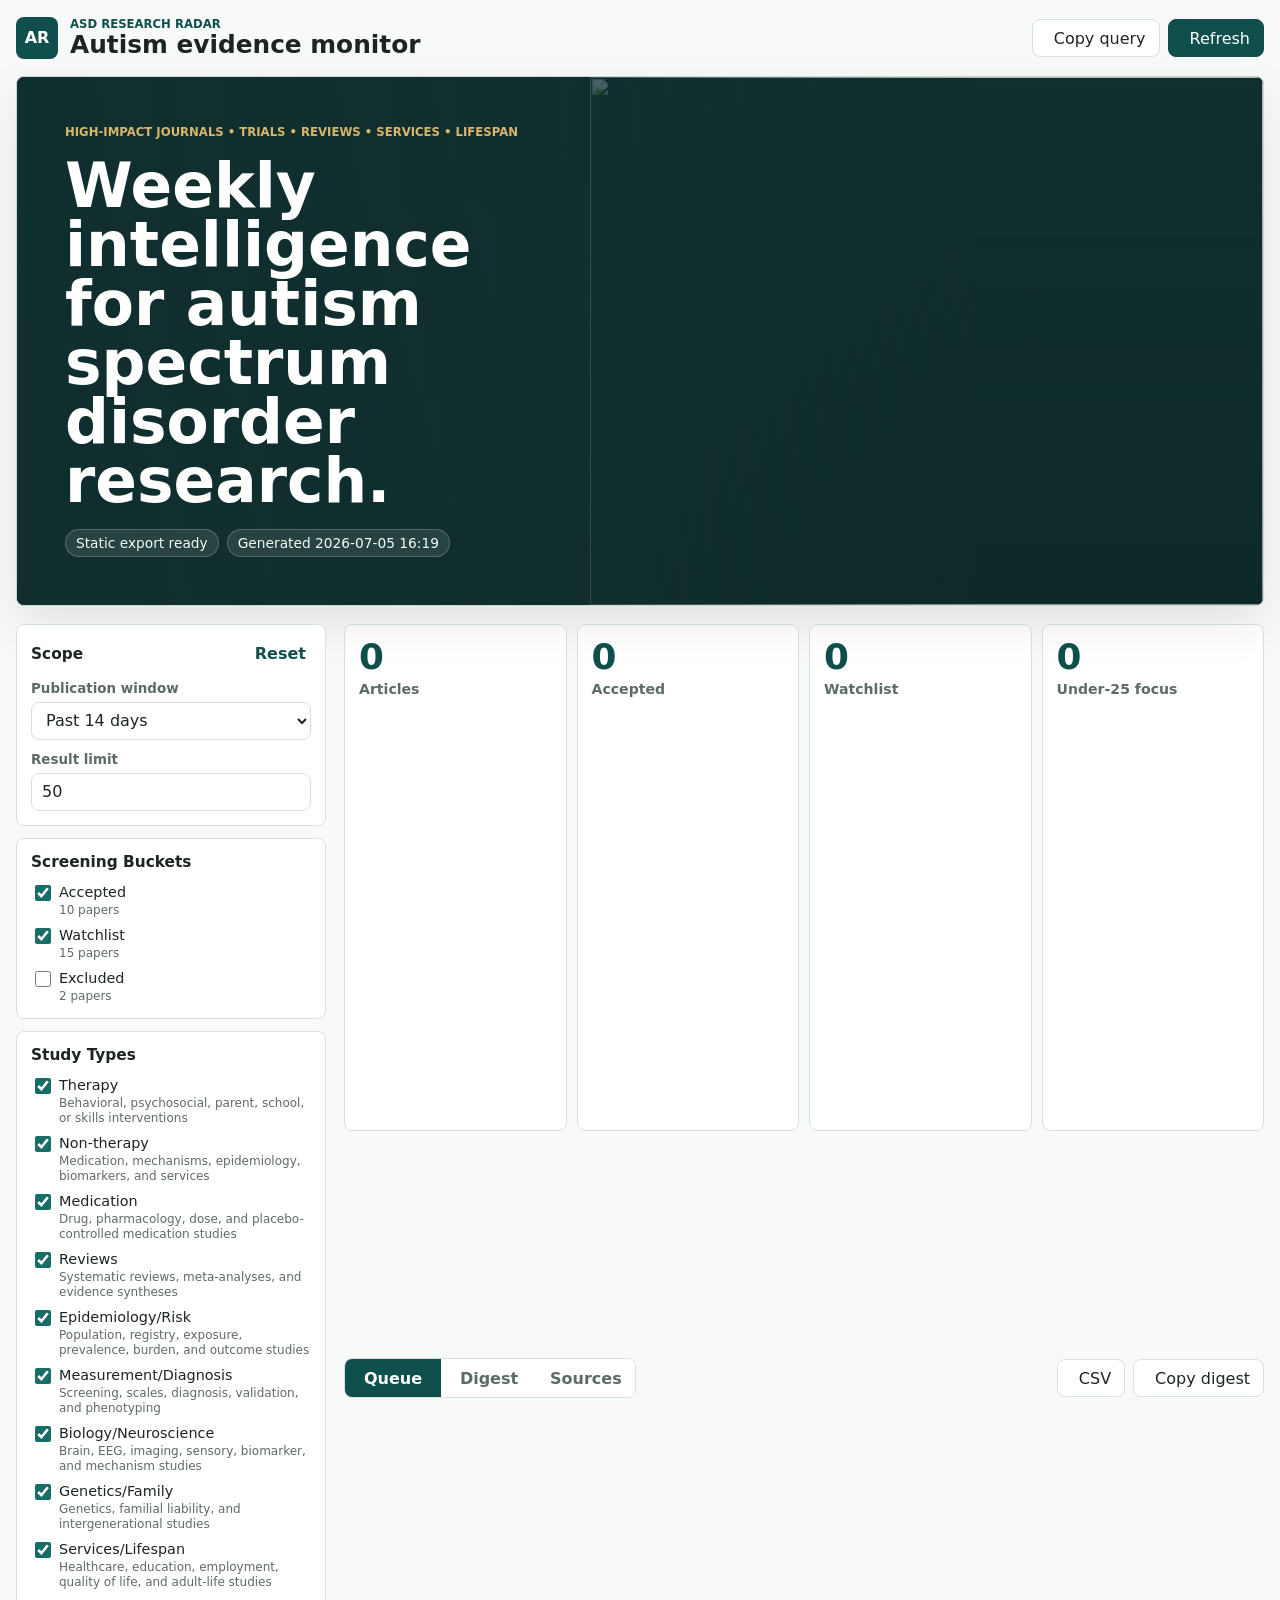
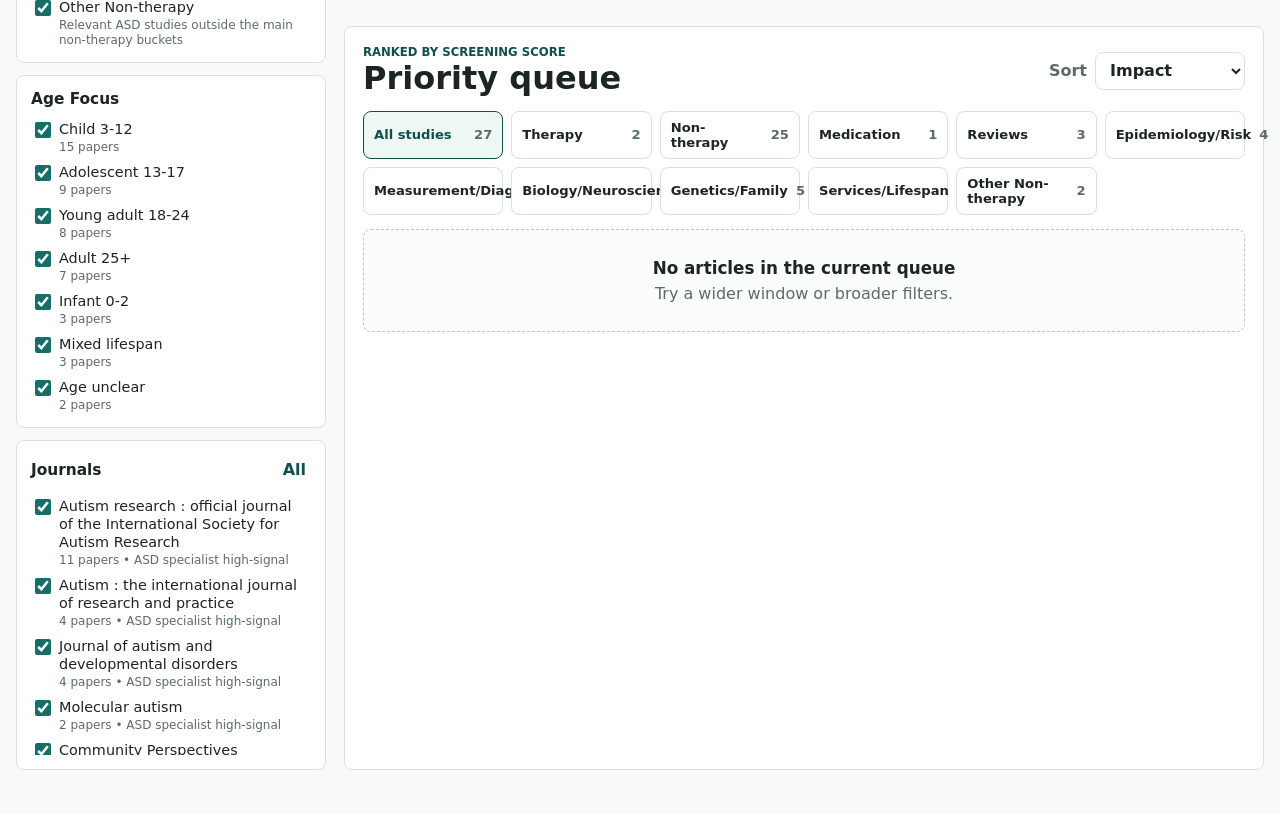
==== commit 4d6d1893: "Show full abstracts in research site" ====
--- a/site/index.html
+++ b/site/index.html
@@ -1,345 +1,180 @@
 <!doctype html>
 <html lang="en">
-<head>
-  <meta charset="utf-8">
-  <meta name="viewport" content="width=device-width, initial-scale=1">
-  <title>ASD Research Weekly Update</title>
-  <style>
-    :root {
-      --bg: #f7f8fb;
-      --surface: #ffffff;
-      --text: #20242c;
-      --muted: #667085;
-      --line: #d7dce5;
-      --blue: #2764d8;
-      --green: #16785f;
-      --amber: #9a6200;
-      --red: #b13d3d;
-      --ink: #111827;
-      --shadow: 0 12px 30px rgba(21, 31, 51, 0.08);
-    }
-    * { box-sizing: border-box; }
-    body {
-      margin: 0;
-      background: var(--bg);
-      color: var(--text);
-      font-family: Inter, ui-sans-serif, system-ui, -apple-system, BlinkMacSystemFont, "Segoe UI", sans-serif;
-      line-height: 1.5;
-    }
-    a { color: var(--blue); text-decoration: none; }
-    a:hover { text-decoration: underline; }
-    .shell { max-width: 1180px; margin: 0 auto; padding: 24px; }
-    header {
-      display: grid;
-      grid-template-columns: minmax(0, 1.4fr) minmax(280px, 0.6fr);
-      gap: 24px;
-      align-items: end;
-      padding: 18px 0 24px;
-    }
-    h1 { margin: 0; color: var(--ink); font-size: 32px; line-height: 1.1; letter-spacing: 0; }
-    .subtitle { margin: 10px 0 0; color: var(--muted); max-width: 760px; }
-    .meta { color: var(--muted); font-size: 14px; text-align: right; }
-    .summary {
-      display: grid;
-      grid-template-columns: repeat(4, minmax(0, 1fr));
-      gap: 12px;
-      margin-bottom: 18px;
-    }
-    .metric {
-      background: var(--surface);
-      border: 1px solid var(--line);
-      border-radius: 8px;
-      padding: 16px;
-      box-shadow: var(--shadow);
-    }
-    .metric b { display: block; color: var(--ink); font-size: 30px; line-height: 1; margin-bottom: 6px; }
-    .metric span { color: var(--muted); font-size: 13px; }
-    .panel {
-      background: var(--surface);
-      border: 1px solid var(--line);
-      border-radius: 8px;
-      box-shadow: var(--shadow);
-      margin-bottom: 18px;
-    }
-    .tools {
-      display: grid;
-      grid-template-columns: minmax(240px, 1fr) 190px 190px 170px;
-      gap: 12px;
-      padding: 14px;
-      align-items: end;
-    }
-    label { display: grid; gap: 6px; color: var(--muted); font-size: 12px; font-weight: 700; text-transform: uppercase; }
-    input, select {
-      width: 100%;
-      min-height: 42px;
-      border: 1px solid var(--line);
-      border-radius: 6px;
-      padding: 9px 10px;
-      color: var(--text);
-      background: #fff;
-      font: inherit;
-    }
-    .tabs { display: flex; flex-wrap: wrap; gap: 8px; padding: 0 14px 14px; }
-    .tab {
-      border: 1px solid var(--line);
-      background: #fff;
-      color: var(--text);
-      min-height: 38px;
-      border-radius: 6px;
-      padding: 8px 12px;
-      cursor: pointer;
-      font-weight: 700;
-    }
-    .tab[aria-pressed="true"] { border-color: var(--blue); color: var(--blue); background: #eef4ff; }
-    .chart { display: grid; grid-template-columns: 1fr 1fr; gap: 16px; padding: 16px; border-top: 1px solid var(--line); }
-    .chart h2 { margin: 0 0 10px; font-size: 15px; color: var(--ink); }
-    .bar-row { display: grid; grid-template-columns: 150px 1fr 36px; gap: 10px; align-items: center; margin: 8px 0; font-size: 13px; color: var(--muted); }
-    .bar-track { height: 9px; background: #eef0f4; border-radius: 999px; overflow: hidden; }
-    .bar { height: 100%; background: linear-gradient(90deg, var(--green), var(--blue)); }
-    .result-line { display: flex; justify-content: space-between; gap: 16px; color: var(--muted); font-size: 14px; margin: 16px 0 10px; }
-    .papers { display: grid; gap: 12px; }
-    .paper {
-      background: var(--surface);
-      border: 1px solid var(--line);
-      border-left: 5px solid var(--blue);
-      border-radius: 8px;
-      padding: 18px;
-      box-shadow: var(--shadow);
-    }
-    .paper[data-bucket="accepted"] { border-left-color: var(--green); }
-    .paper[data-bucket="watchlist"] { border-left-color: var(--amber); }
-    .paper[data-bucket="excluded"] { border-left-color: var(--red); }
-    .paper-head { display: grid; grid-template-columns: minmax(0, 1fr) 96px; gap: 16px; align-items: start; }
-    .paper h2 { margin: 0; color: var(--ink); font-size: 20px; line-height: 1.25; letter-spacing: 0; }
-    .citation { margin: 8px 0 0; color: var(--muted); font-size: 14px; }
-    .score { text-align: right; }
-    .score strong { display: block; font-size: 24px; color: var(--ink); }
-    .score span { color: var(--muted); font-size: 12px; text-transform: uppercase; font-weight: 700; }
-    .score-meter { margin-top: 8px; height: 8px; background: #edf0f5; border-radius: 999px; overflow: hidden; }
-    .score-meter div { height: 100%; background: var(--blue); }
-    .badges { display: flex; flex-wrap: wrap; gap: 6px; margin: 12px 0; }
-    .badge { border: 1px solid var(--line); border-radius: 999px; padding: 4px 8px; font-size: 12px; color: var(--muted); background: #fbfcfe; }
-    .badge.accepted { color: var(--green); border-color: #9ed5c5; background: #ecf8f4; }
-    .badge.watchlist { color: var(--amber); border-color: #e9c27d; background: #fff7e8; }
-    .badge.excluded { color: var(--red); border-color: #e6aaa7; background: #fff0f0; }
-    .breakdown { display: grid; grid-template-columns: repeat(5, minmax(0, 1fr)); gap: 8px; margin: 14px 0; }
-    .breakdown div { background: #f5f7fa; border: 1px solid #e5e9f0; border-radius: 6px; padding: 8px; min-width: 0; }
-    .breakdown b { display: block; font-size: 13px; color: var(--ink); }
-    .breakdown span { color: var(--muted); font-size: 12px; }
-    details { margin-top: 12px; }
-    summary { cursor: pointer; font-weight: 800; color: var(--ink); }
-    .reasons { margin: 8px 0 0; padding-left: 20px; color: var(--muted); }
-    .abstract { color: #3c4656; margin: 12px 0 0; }
-    .links { display: flex; flex-wrap: wrap; gap: 10px; margin-top: 14px; }
-    .links a { border: 1px solid var(--line); border-radius: 6px; padding: 8px 10px; background: #fff; font-weight: 700; }
-    .empty { padding: 32px; background: var(--surface); border: 1px solid var(--line); border-radius: 8px; text-align: center; color: var(--muted); }
-    footer { color: var(--muted); font-size: 13px; padding: 28px 0 8px; }
-    @media (max-width: 860px) {
-      .shell { padding: 16px; }
-      header, .summary, .chart, .tools, .paper-head, .breakdown { grid-template-columns: 1fr; }
-      .meta, .score { text-align: left; }
-      h1 { font-size: 27px; }
-      .bar-row { grid-template-columns: 120px 1fr 32px; }
-    }
-  </style>
-</head>
-<body>
-  <div class="shell">
-    <header>
-      <div>
-        <h1>ASD Research Weekly Update</h1>
-        <p class="subtitle">High-impact autism research triage, weighted toward under-25 populations with selected adult ASD studies retained for clinical and lifespan relevance.</p>
-      </div>
-      <div class="meta">
-        <div>Generated 2026-06-04 09:30</div>
-        <div>24 screened records</div>
-      </div>
+  <head>
+    <meta charset="utf-8" />
+    <meta name="viewport" content="width=device-width, initial-scale=1" />
+    <title>ASD Research Radar</title>
+    <link rel="stylesheet" href="styles.css" />
+    <script defer src="https://unpkg.com/lucide@latest/dist/umd/lucide.min.js"></script>
+    <script>
+      window.RESEARCH_DATA = {"generated_at": "2026-07-05 16:19", "generated_at_iso": "2026-07-05T16:19", "source_report": "reports/latest-weekly-digest.md", "run": {"days": 14, "max_results": 50, "journal_scope": "high-impact", "population_scope": "priority", "query": "(\"Autism Spectrum Disorder\"[MeSH Terms] OR \"autism spectrum disorder\"[Title/Abstract] OR autism[Title/Abstract] OR autistic[Title/Abstract] OR ASD[Title/Abstract] OR \"pervasive developmental disorder\"[Title/Abstract]) AND (\"2026-06-21\"[Date - Publication] : \"2026-07-05\"[Date - Publication]) AND ((infant[Title/Abstract] OR infants[Title/Abstract] OR toddler[Title/Abstract] OR toddlers[Title/Abstract] OR preschool[Title/Abstract] OR child[Title/Abstract] OR children[Title/Abstract] OR adolescent[Title/Abstract] OR adolescents[Title/Abstract] OR youth[Title/Abstract] OR teen[Title/Abstract] OR teens[Title/Abstract] OR \"young adult\"[Title/Abstract] OR \"young adults\"[Title/Abstract] OR pediatric[Title/Abstract] OR paediatric[Title/Abstract] OR \"under 25\"[Title/Abstract] OR \"0-25\"[Title/Abstract] OR \"Child\"[MeSH Terms] OR \"Adolescent\"[MeSH Terms] OR \"Young Adult\"[MeSH Terms]) OR (adult[Title/Abstract] OR adults[Title/Abstract] OR adulthood[Title/Abstract] OR aging[Title/Abstract] OR ageing[Title/Abstract] OR lifespan[Title/Abstract] OR \"transition age\"[Title/Abstract] OR \"transition-age\"[Title/Abstract] OR employment[Title/Abstract] OR \"independent living\"[Title/Abstract] OR \"Adult\"[MeSH Terms])) AND (\"Nature\"[Journal] OR \"Science\"[Journal] OR \"Cell\"[Journal] OR \"The New England Journal of Medicine\"[Journal] OR \"The Lancet\"[Journal] OR \"JAMA\"[Journal] OR \"JAMA Network Open\"[Journal] OR \"BMJ\"[Journal] OR \"Proceedings of the National Academy of Sciences of the United States of America\"[Journal] OR \"Nature Medicine\"[Journal] OR \"Nature Neuroscience\"[Journal] OR \"Nature Human Behaviour\"[Journal] OR \"Science Translational Medicine\"[Journal] OR \"Neuron\"[Journal] OR \"Cell Reports Medicine\"[Journal] OR \"N Engl J Med\"[Journal] OR \"NEJM\"[Journal] OR \"Lancet\"[Journal] OR \"Lancet London England\"[Journal] OR \"PNAS\"[Journal] OR \"Proceedings of the National Academy of Sciences\"[Journal] OR \"Proc Natl Acad Sci U S A\"[Journal] OR \"Nat Med\"[Journal] OR \"Nat Neurosci\"[Journal] OR \"Nat Hum Behav\"[Journal] OR \"Sci Transl Med\"[Journal] OR \"Cell Rep Med\"[Journal] OR \"JAMA Pediatrics\"[Journal] OR \"JAMA Psychiatry\"[Journal] OR \"The Lancet Child & Adolescent Health\"[Journal] OR \"The Lancet Psychiatry\"[Journal] OR \"Pediatrics\"[Journal] OR \"Journal of the American Academy of Child and Adolescent Psychiatry\"[Journal] OR \"Journal of Child Psychology and Psychiatry\"[Journal] OR \"American Journal of Psychiatry\"[Journal] OR \"Molecular Psychiatry\"[Journal] OR \"Biological Psychiatry\"[Journal] OR \"The Journal of Clinical Psychiatry\"[Journal] OR \"World Psychiatry\"[Journal] OR \"Nature Mental Health\"[Journal] OR \"Psychological Medicine\"[Journal] OR \"Translational Psychiatry\"[Journal] OR \"European Child & Adolescent Psychiatry\"[Journal] OR \"Development and Psychopathology\"[Journal] OR \"Developmental Medicine and Child Neurology\"[Journal] OR \"Neuropsychopharmacology\"[Journal] OR \"JAMA Pediatr\"[Journal] OR \"Lancet Child Adolesc Health\"[Journal] OR \"Lancet Psychiatry\"[Journal] OR \"J Am Acad Child Adolesc Psychiatry\"[Journal] OR \"J Child Psychol Psychiatry\"[Journal] OR \"Am J Psychiatry\"[Journal] OR \"Mol Psychiatry\"[Journal] OR \"Biol Psychiatry\"[Journal] OR \"Journal of Clinical Psychiatry\"[Journal] OR \"J Clin Psychiatry\"[Journal] OR \"Nat Ment Health\"[Journal] OR \"Psychol Med\"[Journal] OR \"Transl Psychiatry\"[Journal] OR \"Eur Child Adolesc Psychiatry\"[Journal] OR \"Dev Psychopathol\"[Journal] OR \"Developmental Medicine & Child Neurology\"[Journal] OR \"Dev Med Child Neurol\"[Journal] OR \"Molecular Autism\"[Journal] OR \"Autism Research\"[Journal] OR \"Autism\"[Journal] OR \"Journal of Autism and Developmental Disorders\"[Journal] OR \"Autism in Adulthood\"[Journal] OR \"Research in Autism Spectrum Disorders\"[Journal] OR \"Journal of Neurodevelopmental Disorders\"[Journal] OR \"Research in Developmental Disabilities\"[Journal] OR \"Mol Autism\"[Journal] OR \"Autism Res\"[Journal] OR \"Autism The International Journal of Research and Practice\"[Journal] OR \"J Autism Dev Disord\"[Journal] OR \"Autism Adulthood\"[Journal] OR \"Res Autism Spectr Disord\"[Journal] OR \"J Neurodev Disord\"[Journal] OR \"Res Dev Disabil\"[Journal]) NOT \"Editorial\"[Publication Type] NOT \"Letter\"[Publication Type] NOT \"Comment\"[Publication Type] NOT \"Case Reports\"[Publication Type] NOT \"News\"[Publication Type]", "pubmed_url": "https://pubmed.ncbi.nlm.nih.gov/?term=%28%22Autism%20Spectrum%20Disorder%22%5BMeSH%20Terms%5D%20OR%20%22autism%20spectrum%20disorder%22%5BTitle/Abstract%5D%20OR%20autism%5BTitle/Abstract%5D%20OR%20autistic%5BTitle/Abstract%5D%20OR%20ASD%5BTitle/Abstract%5D%20OR%20%22pervasive%20developmental%20disorder%22%5BTitle/Abstract%5D%29%20AND%20%28%222026-06-21%22%5BDate%20-%20Publication%5D%20%3A%20%222026-07-05%22%5BDate%20-%20Publication%5D%29%20AND%20%28%28infant%5BTitle/Abstract%5D%20OR%20infants%5BTitle/Abstract%5D%20OR%20toddler%5BTitle/Abstract%5D%20OR%20toddlers%5BTitle/Abstract%5D%20OR%20preschool%5BTitle/Abstract%5D%20OR%20child%5BTitle/Abstract%5D%20OR%20children%5BTitle/Abstract%5D%20OR%20adolescent%5BTitle/Abstract%5D%20OR%20adolescents%5BTitle/Abstract%5D%20OR%20youth%5BTitle/Abstract%5D%20OR%20teen%5BTitle/Abstract%5D%20OR%20teens%5BTitle/Abstract%5D%20OR%20%22young%20adult%22%5BTitle/Abstract%5D%20OR%20%22young%20adults%22%5BTitle/Abstract%5D%20OR%20pediatric%5BTitle/Abstract%5D%20OR%20paediatric%5BTitle/Abstract%5D%20OR%20%22under%2025%22%5BTitle/Abstract%5D%20OR%20%220-25%22%5BTitle/Abstract%5D%20OR%20%22Child%22%5BMeSH%20Terms%5D%20OR%20%22Adolescent%22%5BMeSH%20Terms%5D%20OR%20%22Young%20Adult%22%5BMeSH%20Terms%5D%29%20OR%20%28adult%5BTitle/Abstract%5D%20OR%20adults%5BTitle/Abstract%5D%20OR%20adulthood%5BTitle/Abstract%5D%20OR%20aging%5BTitle/Abstract%5D%20OR%20ageing%5BTitle/Abstract%5D%20OR%20lifespan%5BTitle/Abstract%5D%20OR%20%22transition%20age%22%5BTitle/Abstract%5D%20OR%20%22transition-age%22%5BTitle/Abstract%5D%20OR%20employment%5BTitle/Abstract%5D%20OR%20%22independent%20living%22%5BTitle/Abstract%5D%20OR%20%22Adult%22%5BMeSH%20Terms%5D%29%29%20AND%20%28%22Nature%22%5BJournal%5D%20OR%20%22Science%22%5BJournal%5D%20OR%20%22Cell%22%5BJournal%5D%20OR%20%22The%20New%20England%20Journal%20of%20Medicine%22%5BJournal%5D%20OR%20%22The%20Lancet%22%5BJournal%5D%20OR%20%22JAMA%22%5BJournal%5D%20OR%20%22JAMA%20Network%20Open%22%5BJournal%5D%20OR%20%22BMJ%22%5BJournal%5D%20OR%20%22Proceedings%20of%20the%20National%20Academy%20of%20Sciences%20of%20the%20United%20States%20of%20America%22%5BJournal%5D%20OR%20%22Nature%20Medicine%22%5BJournal%5D%20OR%20%22Nature%20Neuroscience%22%5BJournal%5D%20OR%20%22Nature%20Human%20Behaviour%22%5BJournal%5D%20OR%20%22Science%20Translational%20Medicine%22%5BJournal%5D%20OR%20%22Neuron%22%5BJournal%5D%20OR%20%22Cell%20Reports%20Medicine%22%5BJournal%5D%20OR%20%22N%20Engl%20J%20Med%22%5BJournal%5D%20OR%20%22NEJM%22%5BJournal%5D%20OR%20%22Lancet%22%5BJournal%5D%20OR%20%22Lancet%20London%20England%22%5BJournal%5D%20OR%20%22PNAS%22%5BJournal%5D%20OR%20%22Proceedings%20of%20the%20National%20Academy%20of%20Sciences%22%5BJournal%5D%20OR%20%22Proc%20Natl%20Acad%20Sci%20U%20S%20A%22%5BJournal%5D%20OR%20%22Nat%20Med%22%5BJournal%5D%20OR%20%22Nat%20Neurosci%22%5BJournal%5D%20OR%20%22Nat%20Hum%20Behav%22%5BJournal%5D%20OR%20%22Sci%20Transl%20Med%22%5BJournal%5D%20OR%20%22Cell%20Rep%20Med%22%5BJournal%5D%20OR%20%22JAMA%20Pediatrics%22%5BJournal%5D%20OR%20%22JAMA%20Psychiatry%22%5BJournal%5D%20OR%20%22The%20Lancet%20Child%20%26%20Adolescent%20Health%22%5BJournal%5D%20OR%20%22The%20Lancet%20Psychiatry%22%5BJournal%5D%20OR%20%22Pediatrics%22%5BJournal%5D%20OR%20%22Journal%20of%20the%20American%20Academy%20of%20Child%20and%20Adolescent%20Psychiatry%22%5BJournal%5D%20OR%20%22Journal%20of%20Child%20Psychology%20and%20Psychiatry%22%5BJournal%5D%20OR%20%22American%20Journal%20of%20Psychiatry%22%5BJournal%5D%20OR%20%22Molecular%20Psychiatry%22%5BJournal%5D%20OR%20%22Biological%20Psychiatry%22%5BJournal%5D%20OR%20%22The%20Journal%20of%20Clinical%20Psychiatry%22%5BJournal%5D%20OR%20%22World%20Psychiatry%22%5BJournal%5D%20OR%20%22Nature%20Mental%20Health%22%5BJournal%5D%20OR%20%22Psychological%20Medicine%22%5BJournal%5D%20OR%20%22Translational%20Psychiatry%22%5BJournal%5D%20OR%20%22European%20Child%20%26%20Adolescent%20Psychiatry%22%5BJournal%5D%20OR%20%22Development%20and%20Psychopathology%22%5BJournal%5D%20OR%20%22Developmental%20Medicine%20and%20Child%20Neurology%22%5BJournal%5D%20OR%20%22Neuropsychopharmacology%22%5BJournal%5D%20OR%20%22JAMA%20Pediatr%22%5BJournal%5D%20OR%20%22Lancet%20Child%20Adolesc%20Health%22%5BJournal%5D%20OR%20%22Lancet%20Psychiatry%22%5BJournal%5D%20OR%20%22J%20Am%20Acad%20Child%20Adolesc%20Psychiatry%22%5BJournal%5D%20OR%20%22J%20Child%20Psychol%20Psychiatry%22%5BJournal%5D%20OR%20%22Am%20J%20Psychiatry%22%5BJournal%5D%20OR%20%22Mol%20Psychiatry%22%5BJournal%5D%20OR%20%22Biol%20Psychiatry%22%5BJournal%5D%20OR%20%22Journal%20of%20Clinical%20Psychiatry%22%5BJournal%5D%20OR%20%22J%20Clin%20Psychiatry%22%5BJournal%5D%20OR%20%22Nat%20Ment%20Health%22%5BJournal%5D%20OR%20%22Psychol%20Med%22%5BJournal%5D%20OR%20%22Transl%20Psychiatry%22%5BJournal%5D%20OR%20%22Eur%20Child%20Adolesc%20Psychiatry%22%5BJournal%5D%20OR%20%22Dev%20Psychopathol%22%5BJournal%5D%20OR%20%22Developmental%20Medicine%20%26%20Child%20Neurology%22%5BJournal%5D%20OR%20%22Dev%20Med%20Child%20Neurol%22%5BJournal%5D%20OR%20%22Molecular%20Autism%22%5BJournal%5D%20OR%20%22Autism%20Research%22%5BJournal%5D%20OR%20%22Autism%22%5BJournal%5D%20OR%20%22Journal%20of%20Autism%20and%20Developmental%20Disorders%22%5BJournal%5D%20OR%20%22Autism%20in%20Adulthood%22%5BJournal%5D%20OR%20%22Research%20in%20Autism%20Spectrum%20Disorders%22%5BJournal%5D%20OR%20%22Journal%20of%20Neurodevelopmental%20Disorders%22%5BJournal%5D%20OR%20%22Research%20in%20Developmental%20Disabilities%22%5BJournal%5D%20OR%20%22Mol%20Autism%22%5BJournal%5D%20OR%20%22Autism%20Res%22%5BJournal%5D%20OR%20%22Autism%20The%20International%20Journal%20of%20Research%20and%20Practice%22%5BJournal%5D%20OR%20%22J%20Autism%20Dev%20Disord%22%5BJournal%5D%20OR%20%22Autism%20Adulthood%22%5BJournal%5D%20OR%20%22Res%20Autism%20Spectr%20Disord%22%5BJournal%5D%20OR%20%22J%20Neurodev%20Disord%22%5BJournal%5D%20OR%20%22Res%20Dev%20Disabil%22%5BJournal%5D%29%20NOT%20%22Editorial%22%5BPublication%20Type%5D%20NOT%20%22Letter%22%5BPublication%20Type%5D%20NOT%20%22Comment%22%5BPublication%20Type%5D%20NOT%20%22Case%20Reports%22%5BPublication%20Type%5D%20NOT%20%22News%22%5BPublication%20Type%5D", "command": "python3 -m research_agent.cli export-site"}, "counts": {"total": 27, "accepted": 10, "watchlist": 15, "excluded": 2, "under_25": 21, "reviews": 3}, "bucket_options": [{"id": "accepted", "label": "Accepted", "count": 10}, {"id": "watchlist", "label": "Watchlist", "count": 15}, {"id": "excluded", "label": "Excluded", "count": 2}], "age_tags": [{"id": "child_3_12", "label": "Child 3-12", "count": 15}, {"id": "adolescent_13_17", "label": "Adolescent 13-17", "count": 9}, {"id": "young_adult_18_24", "label": "Young adult 18-24", "count": 8}, {"id": "adult_25_plus", "label": "Adult 25+", "count": 7}, {"id": "infant_0_2", "label": "Infant 0-2", "count": 3}, {"id": "mixed_lifespan", "label": "Mixed lifespan", "count": 3}, {"id": "age_unclear", "label": "Age unclear", "count": 2}], "study_types": [{"slug": "all", "label": "All studies", "description": "Every screened paper", "count": 27}, {"slug": "therapy", "label": "Therapy", "description": "Behavioral, psychosocial, parent, school, or skills interventions", "count": 2}, {"slug": "non-therapy", "label": "Non-therapy", "description": "Medication, mechanisms, epidemiology, biomarkers, and services", "count": 25}, {"slug": "medication", "label": "Medication", "description": "Drug, pharmacology, dose, and placebo-controlled medication studies", "count": 1}, {"slug": "review-synthesis", "label": "Reviews", "description": "Systematic reviews, meta-analyses, and evidence syntheses", "count": 3}, {"slug": "epidemiology-risk", "label": "Epidemiology/Risk", "description": "Population, registry, exposure, prevalence, burden, and outcome studies", "count": 4}, {"slug": "measurement-diagnosis", "label": "Measurement/Diagnosis", "description": "Screening, scales, diagnosis, validation, and phenotyping", "count": 4}, {"slug": "biology-neuroscience", "label": "Biology/Neuroscience", "description": "Brain, EEG, imaging, sensory, biomarker, and mechanism studies", "count": 3}, {"slug": "genetics-family", "label": "Genetics/Family", "description": "Genetics, familial liability, and intergenerational studies", "count": 5}, {"slug": "services-lifespan", "label": "Services/Lifespan", "description": "Healthcare, education, employment, quality of life, and adult-life studies", "count": 3}, {"slug": "other-non-therapy", "label": "Other Non-therapy", "description": "Relevant ASD studies outside the main non-therapy buckets", "count": 2}], "journals": [{"id": "autism-research---official-journal-of-the-international-society-for-autism-research", "label": "Autism research : official journal of the International Society for Autism Research", "count": 11, "tier": "ASD specialist high-signal"}, {"id": "autism---the-international-journal-of-research-and-practice", "label": "Autism : the international journal of research and practice", "count": 4, "tier": "ASD specialist high-signal"}, {"id": "journal-of-autism-and-developmental-disorders", "label": "Journal of autism and developmental disorders", "count": 4, "tier": "ASD specialist high-signal"}, {"id": "molecular-autism", "label": "Molecular autism", "count": 2, "tier": "ASD specialist high-signal"}, {"id": "community-perspectives", "label": "Community Perspectives", "count": 1, "tier": "Other journals"}, {"id": "jama-pediatrics", "label": "JAMA Pediatrics", "count": 1, "tier": "Top clinical/pediatric psychiatry"}, {"id": "journal-of-child-psychology-and-psychiatry", "label": "Journal of Child Psychology and Psychiatry", "count": 1, "tier": "Top clinical/pediatric psychiatry"}, {"id": "journal-of-child-psychology-and-psychiatry--and-allied-disciplines", "label": "Journal of child psychology and psychiatry, and allied disciplines", "count": 1, "tier": "Top clinical/pediatric psychiatry"}, {"id": "journal-of-the-american-academy-of-child-and-adolescent-psychiatry", "label": "Journal of the American Academy of Child and Adolescent Psychiatry", "count": 1, "tier": "Top clinical/pediatric psychiatry"}, {"id": "lancet--london--england", "label": "Lancet (London, England)", "count": 1, "tier": "Elite general/translational"}], "journal_watchlist": [{"label": "Nature", "tier": "Elite general/translational"}, {"label": "Science", "tier": "Elite general/translational"}, {"label": "Cell", "tier": "Elite general/translational"}, {"label": "The New England Journal of Medicine", "tier": "Elite general/translational"}, {"label": "The Lancet", "tier": "Elite general/translational"}, {"label": "JAMA", "tier": "Elite general/translational"}, {"label": "JAMA Network Open", "tier": "Elite general/translational"}, {"label": "BMJ", "tier": "Elite general/translational"}, {"label": "Proceedings of the National Academy of Sciences of the United States of America", "tier": "Elite general/translational"}, {"label": "Nature Medicine", "tier": "Elite general/translational"}, {"label": "Nature Neuroscience", "tier": "Elite general/translational"}, {"label": "Nature Human Behaviour", "tier": "Elite general/translational"}, {"label": "Science Translational Medicine", "tier": "Elite general/translational"}, {"label": "Neuron", "tier": "Elite general/translational"}, {"label": "Cell Reports Medicine", "tier": "Elite general/translational"}, {"label": "JAMA Pediatrics", "tier": "Top clinical/pediatric psychiatry"}, {"label": "JAMA Psychiatry", "tier": "Top clinical/pediatric psychiatry"}, {"label": "The Lancet Child & Adolescent Health", "tier": "Top clinical/pediatric psychiatry"}, {"label": "The Lancet Psychiatry", "tier": "Top clinical/pediatric psychiatry"}, {"label": "Pediatrics", "tier": "Top clinical/pediatric psychiatry"}, {"label": "Journal of the American Academy of Child and Adolescent Psychiatry", "tier": "Top clinical/pediatric psychiatry"}, {"label": "Journal of Child Psychology and Psychiatry", "tier": "Top clinical/pediatric psychiatry"}, {"label": "American Journal of Psychiatry", "tier": "Top clinical/pediatric psychiatry"}, {"label": "Molecular Psychiatry", "tier": "Top clinical/pediatric psychiatry"}, {"label": "Biological Psychiatry", "tier": "Top clinical/pediatric psychiatry"}, {"label": "The Journal of Clinical Psychiatry", "tier": "Top clinical/pediatric psychiatry"}, {"label": "World Psychiatry", "tier": "Top clinical/pediatric psychiatry"}, {"label": "Nature Mental Health", "tier": "Top clinical/pediatric psychiatry"}, {"label": "Psychological Medicine", "tier": "Top clinical/pediatric psychiatry"}, {"label": "Translational Psychiatry", "tier": "Top clinical/pediatric psychiatry"}, {"label": "European Child & Adolescent Psychiatry", "tier": "Top clinical/pediatric psychiatry"}, {"label": "Development and Psychopathology", "tier": "Top clinical/pediatric psychiatry"}, {"label": "Developmental Medicine and Child Neurology", "tier": "Top clinical/pediatric psychiatry"}, {"label": "Neuropsychopharmacology", "tier": "Top clinical/pediatric psychiatry"}, {"label": "Molecular Autism", "tier": "ASD specialist high-signal"}, {"label": "Autism Research", "tier": "ASD specialist high-signal"}, {"label": "Autism", "tier": "ASD specialist high-signal"}, {"label": "Journal of Autism and Developmental Disorders", "tier": "ASD specialist high-signal"}, {"label": "Autism in Adulthood", "tier": "ASD specialist high-signal"}, {"label": "Research in Autism Spectrum Disorders", "tier": "ASD specialist high-signal"}, {"label": "Journal of Neurodevelopmental Disorders", "tier": "ASD specialist high-signal"}, {"label": "Research in Developmental Disabilities", "tier": "ASD specialist high-signal"}], "papers": [{"uid": "42162607", "pmid": "42162607", "doi": "10.1016/j.jaac.2026.05.007", "title": "Pimavanserin for Irritability in Children and Adolescents With Autism Spectrum Disorder: Phase 2 Randomized Trial.", "journal": "Journal of the American Academy of Child and Adolescent Psychiatry", "journal_tier": "top_clinical_pediatric_psychiatry", "journal_tier_label": "Top clinical/pediatric psychiatry", "publication_date": "2026-05-19", "url": "https://pubmed.ncbi.nlm.nih.gov/42162607/", "authors": ["Bugarski-Kirola D", "Hofbauer RK", "Sameljak S", "Marco EJ", "Sumi\u0142a A", "Darwish M", "Ortiz S", "Liu IY", "Nunez R", "Zhang PH", "Arango C"], "authors_display": "Bugarski-Kirola D, Hofbauer RK, Sameljak S et al.", "first_author": "Bugarski-Kirola D", "publication_types": ["Journal Article"], "study_type_slug": "medication", "study_type_label": "Medication", "study_type_group": "non_therapy", "study_type_reason": "medication/pharmacology signal", "bucket": "accepted", "bucket_label": "Accepted", "included": true, "overall_score": 0.9, "display_score": 90, "venue_score": 0.92, "article_impact_score": 0.85, "methods_quality_score": 1.0, "age_relevance_score": 1.0, "novelty_score": 0.6, "age_tags": ["adolescent_13_17", "child_3_12"], "age_labels": ["Adolescent 13-17", "Child 3-12"], "evidence_labels": ["Randomized trial"], "tags": [{"label": "Accepted", "kind": "type"}, {"label": "Medication", "kind": "topic"}, {"label": "Adolescent 13-17", "kind": "guideline"}, {"label": "Child 3-12", "kind": "guideline"}, {"label": "Randomized trial", "kind": "type"}], "reasons": ["journal tier top_clinical_pediatric_psychiatry: Journal of the American Academy of Child and Adolescent Psychiatry", "title/abstract indicates randomized trial", "study design signal: randomized", "matches primary under-25 interest", "novelty/importance signals: randomized"], "reasons_summary": "journal tier top_clinical_pediatric_psychiatry: Journal of the American Academy of Child and Adolescent Psychiatry; title/abstract indicates randomized trial; study design signal: randomized", "abstract": "This study evaluated the efficacy and safety of pimavanserin in children and adolescents with irritability associated with autism spectrum disorder (ASD).\nIn this phase 2, randomized, double-masked, placebo-controlled study (NCT05523895), patients were randomized 1:1:1 to low-dose pimavanserin (5-12 years, 10 mg/day; 13-17 years, 20 mg/day), high-dose pimavanserin (5-12 years, 20 mg/day; 13-17 years, 34 mg/day), or placebo for 6 weeks, followed by a 30-day follow-up period. The primary endpoint was the change from baseline at week 6 in the caregiver-rated Aberrant Behavior Checklist-Irritability (ABC-I) subscale score. Key secondary endpoints included week 6 change from baseline in CGI-Severity irritability score, CGI-Improvement irritability score, Repetitive Behavior Scale-Revised, Vineland Adaptive Behavior Scales-Socialization subscale score, and the Caregiver Strain Questionnaire. Treatment-emergent adverse events (TEAEs) were assessed.\nA total of 216 (93.1%) randomized patients completed double-masked treatment (low-dose pimavanserin, n=76; high-dose pimavanserin, n=78; placebo, n=78). The least squares mean (LSM [95% CI]) improvement in the ABC-I subscale score was not significantly different from placebo for either pimavanserin group (placebo, -9.6 [-11.7, -7.5]; low-dose pimavanserin, -11.2 [-13.3, -9.0]; high-dose pimavanserin, -11.2 [-13.3, -9.1]). No statistically significant differences occurred between placebo and pimavanserin groups for any secondary endpoint. TEAEs were similar across groups (placebo, n=39 [50.0%]; low-dose pimavanserin, n=36 [46.8%]; high-dose pimavanserin, n=43 [53.1%]). No serious TEAEs or deaths occurred.\nPimavanserin was well tolerated, but selected doses were not demonstrated to be efficacious compared with placebo for the short-term treatment of irritability in children or adolescents with ASD.\nA study to evaluate the efficacy and safety of Pimavanserin for the treatment of irritability associated with Autism Spectrum Disorder; https://www.clinicaltrialsregister.eu/ctr-search/trial/2021-005387-22/ES DIVERSITY & INCLUSION STATEMENT: We worked to ensure that the study questionnaires were prepared in an inclusive way.", "abstract_excerpt": "This study evaluated the efficacy and safety of pimavanserin in children and adolescents with irritability associated with autism spectrum disorder (ASD).\nIn this phase 2, randomized, double-masked, placebo-controlled study (NCT05523895), patients were randomized 1:1:1 to low-dose pimavanserin (5-12 years, 10 mg/day; 13-17 years, 20 mg/day), high-dose pimavanserin (5-12 years, 20 mg/day; 13-17 years, 34 mg/day), or placebo for 6 weeks, followed by a 30-day follow-up period. The primary endpoint was the change from baseline at week 6 in the caregiver-rated Aberrant Behavior Checklist-Irritability (ABC-I) subscale score. Key secondary endpoints included week 6 change from baseline in CGI-Severity irritability score, CGI-Improvement irritability score, Repetitive Behavior Scale-Revised, Vineland Adaptive Behavior Scales-Socialization subscale score, and the Caregiver Strain Questionnaire. Treatment-emergent adverse events (TEAEs) were assessed.\nA total of 216 (93.1%) randomized patients c...", "screened_at": "2026-06-06 14:36:53", "level": "high", "is_under_25": true, "is_review": false}, {"uid": "00000002", "pmid": "00000002", "doi": "10.0000/demo.2", "title": "Randomized clinical trial of a parent-mediated intervention for toddlers with autism", "journal": "JAMA Pediatrics", "journal_tier": "top_clinical_pediatric_psychiatry", "journal_tier_label": "Top clinical/pediatric psychiatry", "publication_date": "2026-05-03", "url": "https://pubmed.ncbi.nlm.nih.gov/00000002/", "authors": ["Demo C", "Demo D"], "authors_display": "Demo C, Demo D", "first_author": "Demo C", "publication_types": ["Randomized Controlled Trial", "Clinical Trial"], "study_type_slug": "therapy", "study_type_label": "Therapy", "study_type_group": "therapy", "study_type_reason": "therapy or behavioral intervention signal", "bucket": "accepted", "bucket_label": "Accepted", "included": true, "overall_score": 0.9, "display_score": 90, "venue_score": 0.92, "article_impact_score": 0.85, "methods_quality_score": 1.0, "age_relevance_score": 1.0, "novelty_score": 0.6, "age_tags": ["child_3_12", "infant_0_2"], "age_labels": ["Child 3-12", "Infant 0-2"], "evidence_labels": ["Randomized trial", "Clinical trial"], "tags": [{"label": "Accepted", "kind": "type"}, {"label": "Therapy", "kind": "topic"}, {"label": "Child 3-12", "kind": "guideline"}, {"label": "Infant 0-2", "kind": "guideline"}, {"label": "Randomized trial", "kind": "type"}, {"label": "Clinical trial", "kind": "type"}], "reasons": ["journal tier top_clinical_pediatric_psychiatry: JAMA Pediatrics", "publication type is clinical trial", "study design signal: randomized", "moderate sample size signal: n=180", "matches primary under-25 interest", "novelty/importance signals: randomized"], "reasons_summary": "journal tier top_clinical_pediatric_psychiatry: JAMA Pediatrics; publication type is clinical trial; study design signal: randomized", "abstract": "A randomized clinical trial tested a parent-mediated intervention in toddlers with autism spectrum disorder. The sample of 180 children was followed for language and adaptive behavior outcomes.", "abstract_excerpt": "A randomized clinical trial tested a parent-mediated intervention in toddlers with autism spectrum disorder. The sample of 180 children was followed for language and adaptive behavior outcomes.", "screened_at": "2026-06-06 14:36:53", "level": "high", "is_under_25": true, "is_review": false}, {"uid": "42167272", "pmid": "42167272", "doi": "10.1016/S0140-6736(26)00519-2", "title": "Updated trends in the global prevalence and burden of mental disorders, 1990-2023: a systematic analysis for the Global Burden of Disease Study 2023.", "journal": "Lancet (London, England)", "journal_tier": "elite_general_or_translational", "journal_tier_label": "Elite general/translational", "publication_date": "2026-05-23", "url": "https://pubmed.ncbi.nlm.nih.gov/42167272/", "authors": ["GBD 2023 Mental Disorder Collaborators"], "authors_display": "GBD 2023 Mental Disorder Collaborators", "first_author": "GBD 2023 Mental Disorder Collaborators", "publication_types": ["Journal Article", "Systematic Review"], "study_type_slug": "review-synthesis", "study_type_label": "Reviews", "study_type_group": "non_therapy", "study_type_reason": "review or synthesis signal", "bucket": "accepted", "bucket_label": "Accepted", "included": true, "overall_score": 0.875, "display_score": 88, "venue_score": 1.0, "article_impact_score": 0.8, "methods_quality_score": 0.95, "age_relevance_score": 0.3, "novelty_score": 0.45, "age_tags": ["age_unclear"], "age_labels": ["Age unclear"], "evidence_labels": ["Systematic review"], "tags": [{"label": "Accepted", "kind": "type"}, {"label": "Reviews", "kind": "topic"}, {"label": "Age unclear", "kind": "guideline"}, {"label": "Systematic review", "kind": "type"}], "reasons": ["journal tier elite_general_or_translational: Lancet (London, England)", "publication type is systematic review", "study design signal: systematic review", "age group unclear from title/abstract", "no strong novelty signal in local MVP"], "reasons_summary": "journal tier elite_general_or_translational: Lancet (London, England); publication type is systematic review; study design signal: systematic review", "abstract": "The 2023 iteration of the Global Burden of Diseases, Injuries, and Risk Factors Study (GBD) estimated prevalence, incidence, and health burden for 375 diseases and injuries, including 12 mental disorders. We assess past, current, and emerging trends in the prevalence and burden of mental disorders across sexes and age groups, for 21 regions, 204 countries and territories, and by Socio-demographic Index (SDI) quintile, from 1990 to 2023.\nMental disorders included in GBD 2023 were anxiety disorders, major depressive disorder, dysthymia, bipolar disorder, schizophrenia, autism spectrum disorders, conduct disorder, attention-deficit hyperactivity disorder, anorexia nervosa, bulimia nervosa, idiopathic developmental intellectual disability, and a residual category of other mental disorders. A literature review identified epidemiological data for each disorder. These were analysed via a Bayesian meta-regression to estimate prevalence by disorder, sex, age, location, and year. Disorder-specific prevalence was multiplied by disability weights representing the severity of health loss associated with each disorder to estimate years lived with disability (YLDs). Deaths due to anorexia nervosa were assessed with a Cause of Death Ensemble modelling strategy to estimate deaths by sex, age, location, and year, and then multiplied by the standard life expectancy at age of death to estimate years of life lost (YLLs). YLDs equalled disability-adjusted life-years (DALYs) for all mental disorders except anorexia nervosa (the only mental disorder considered as an underlying cause of death in GBD), for which DALYs represented the sum of YLDs and YLLs. We presented prevalence, deaths, YLDs, YLLs, and DALYs as counts, age-specific rates per 100\u2008000 population, and age-standardised rates per 100\u2008000 population.\nWe estimated 1\u00b717 billion (95% uncertainty interval 1\u00b706-1\u00b731) prevalent cases of mental disorders globally in 2023, equivalent to an age-standardised prevalence rate of 14\u2008210\u00b77 cases (12\u2008849\u00b75-15\u2008940\u00b71) per 100\u2008000 population. These estimates represented a 95\u00b75% (75\u00b70-121\u00b72) increase in prevalent cases and 24\u00b72% (11\u00b74-41\u00b74) increase in age-standardised prevalence rate between 1990 and 2023. All mental disorders showed increases in prevalent cases between 1990 and 2023, while notable increases were seen in age-standardised prevalence rates for anxiety disorders, major depressive disorder, dysthymia, anorexia nervosa, bulimia nervosa, schizophrenia, and conduct disorder. There were an estimated 171 million (127-228) DALYs due to mental disorders globally across sex and age in 2023, equivalent to an age-standardised DALY rate of 2070\u00b75 DALYs (1519\u00b71-2750\u00b75) per 100\u2008000 population. Mental disorders contributed to 6\u00b71% (4\u00b78-7\u00b76) of all-cause DALYs in 2023, making them the fifth leading cause of global DALYs (up from 12th in 1990). DALYs were almost entirely composed of YLDs. Mental disorders were the leading cause of YLDs in 2023 (up from second in 1990), explaining 17\u00b73% (14\u00b78-20\u00b76) of all-cause global YLDs. Leading causes of mental disorder DALYs were anxiety disorders (ranked 11th among the 304 diseases and injuries at Level 4 of the GBD cause hierarchy), major depressive disorder (15th), and schizophrenia (41st). Globally in 2023, mental disorder age-standardised DALY rates were higher among females (2239\u00b76 [1643\u00b77-3014\u00b71] per 100\u2008000) than among males (1900\u00b72 [1399\u00b78-2510\u00b78] per 100\u2008000), and peaked in the 15-19 years age group (2617\u00b73 [1850\u00b76-3696\u00b78] per 100\u2008000). All locations showed increased mental disorder DALY rates in 2023 compared with 1990, ranging across countries and territories from 1302\u00b74 (952\u00b77-1683\u00b77) per 100\u2008000 in Viet Nam to 3555\u00b78 (2661\u00b79-4715\u00b70) per 100\u2008000 in the Netherlands. Across SDI quintiles, DALY rates ranged from 1853\u00b70 (1352\u00b71-2469\u00b73) per 100\u2008000 for middle SDI to 2184\u00b71 (1606\u00b71-2890\u00b73) per 100\u2008000 for high SDI.\nA significant health burden was imposed by mental disorders in all countries and territories in 2023, irrespective of the health resources available. In some instances, this burden has increased over time and is unevenly distributed across populations. Stronger surveillance systems, particularly in low-income and middle-income countries, are required. Additionally, we need more coordinated and inclusive policies to reduce the burden through early treatment and prevention, tailored to sex and age differences across locations. Responding to the mental health needs of our global population, especially those most vulnerable, is an obligation, not a choice.\nGates Foundation, Queensland Health, and University of Queensland.", "abstract_excerpt": "The 2023 iteration of the Global Burden of Diseases, Injuries, and Risk Factors Study (GBD) estimated prevalence, incidence, and health burden for 375 diseases and injuries, including 12 mental disorders. We assess past, current, and emerging trends in the prevalence and burden of mental disorders across sexes and age groups, for 21 regions, 204 countries and territories, and by Socio-demographic Index (SDI) quintile, from 1990 to 2023.\nMental disorders included in GBD 2023 were anxiety disorders, major depressive disorder, dysthymia, bipolar disorder, schizophrenia, autism spectrum disorders, conduct disorder, attention-deficit hyperactivity disorder, anorexia nervosa, bulimia nervosa, idiopathic developmental intellectual disability, and a residual category of other mental disorders. A literature review identified epidemiological data for each disorder. These were analysed via a Bayesian meta-regression to estimate prevalence by disorder, sex, age, location, and year. Disorder-specif...", "screened_at": "2026-06-06 14:36:53", "level": "high", "is_under_25": false, "is_review": true}, {"uid": "00000001", "pmid": "00000001", "doi": "10.0000/demo.1", "title": "Population-based longitudinal study of health care use among autistic adolescents", "journal": "Journal of Child Psychology and Psychiatry", "journal_tier": "top_clinical_pediatric_psychiatry", "journal_tier_label": "Top clinical/pediatric psychiatry", "publication_date": "2026-05-01", "url": "https://pubmed.ncbi.nlm.nih.gov/00000001/", "authors": ["Demo A", "Demo B"], "authors_display": "Demo A, Demo B", "first_author": "Demo A", "publication_types": ["Journal Article"], "study_type_slug": "epidemiology-risk", "study_type_label": "Epidemiology/Risk", "study_type_group": "non_therapy", "study_type_reason": "population, registry, exposure, or risk signal", "bucket": "accepted", "bucket_label": "Accepted", "included": true, "overall_score": 0.864, "display_score": 86, "venue_score": 0.92, "article_impact_score": 0.75, "methods_quality_score": 0.95, "age_relevance_score": 1.0, "novelty_score": 0.65, "age_tags": ["adolescent_13_17", "young_adult_18_24"], "age_labels": ["Adolescent 13-17", "Young adult 18-24"], "evidence_labels": ["Cohort/population", "Longitudinal"], "tags": [{"label": "Accepted", "kind": "type"}, {"label": "Epidemiology/Risk", "kind": "topic"}, {"label": "Adolescent 13-17", "kind": "guideline"}, {"label": "Young adult 18-24", "kind": "guideline"}, {"label": "Cohort/population", "kind": "type"}, {"label": "Longitudinal", "kind": "type"}], "reasons": ["journal tier top_clinical_pediatric_psychiatry: Journal of Child Psychology and Psychiatry", "large dataset or consortium signal in title/abstract", "study design signal: cohort", "large sample size signal: n=12450", "matches primary under-25 interest", "novelty/importance signals: longitudinal, population-based"], "reasons_summary": "journal tier top_clinical_pediatric_psychiatry: Journal of Child Psychology and Psychiatry; large dataset or consortium signal in title/abstract; study design signal: cohort", "abstract": "This population-based longitudinal cohort study included 12450 autistic adolescents and matched comparison participants. The study examined emergency care, outpatient service use, and transition-age outcomes among youth ages 13 to 24.", "abstract_excerpt": "This population-based longitudinal cohort study included 12450 autistic adolescents and matched comparison participants. The study examined emergency care, outpatient service use, and transition-age outcomes among youth ages 13 to 24.", "screened_at": "2026-06-06 14:36:53", "level": "high", "is_under_25": true, "is_review": false}, {"uid": "42144892", "pmid": "42144892", "doi": "10.1002/aur.70275", "title": "Auditory Sensitivity in Autism: A Systematic Review of Mismatch Negativity and Mismatch Field Responses.", "journal": "Autism research : official journal of the International Society for Autism Research", "journal_tier": "asd_specialist_high_signal", "journal_tier_label": "ASD specialist high-signal", "publication_date": "2026-05-17", "url": "https://pubmed.ncbi.nlm.nih.gov/42144892/", "authors": ["Cacciato-Salcedo S", "Jaokar S", "Ingham NJ", "Malmierca MS", "Petrinovic MM"], "authors_display": "Cacciato-Salcedo S, Jaokar S, Ingham NJ et al.", "first_author": "Cacciato-Salcedo S", "publication_types": ["Journal Article", "Review"], "study_type_slug": "review-synthesis", "study_type_label": "Reviews", "study_type_group": "non_therapy", "study_type_reason": "review or synthesis signal", "bucket": "accepted", "bucket_label": "Accepted", "included": true, "overall_score": 0.842, "display_score": 84, "venue_score": 0.8, "article_impact_score": 0.8, "methods_quality_score": 0.95, "age_relevance_score": 0.95, "novelty_score": 0.65, "age_tags": ["adolescent_13_17", "adult_25_plus", "child_3_12", "mixed_lifespan"], "age_labels": ["Adolescent 13-17", "Adult 25+", "Child 3-12", "Mixed lifespan"], "evidence_labels": ["Systematic review", "Meta-analysis", "Longitudinal"], "tags": [{"label": "Accepted", "kind": "type"}, {"label": "Reviews", "kind": "topic"}, {"label": "Adolescent 13-17", "kind": "guideline"}, {"label": "Adult 25+", "kind": "guideline"}, {"label": "Child 3-12", "kind": "guideline"}, {"label": "Systematic review", "kind": "type"}, {"label": "Meta-analysis", "kind": "type"}, {"label": "Longitudinal", "kind": "type"}], "reasons": ["journal tier asd_specialist_high_signal: Autism research : official journal of the International Society for Autism Research", "title/abstract indicates systematic review", "study design signal: systematic review", "mentions both under-25 and adult-relevant terms", "novelty/importance signals: longitudinal, biomarker"], "reasons_summary": "journal tier asd_specialist_high_signal: Autism research : official journal of the International Society for Autism Research; title/abstract indicates systematic review; study design signal: systematic review", "abstract": "Auditory mismatch responses-mismatch negativity (MMN) and mismatch fields (MMF)-are well established electrophysiological markers of automatic auditory discrimination supported by short-term sensory memory. These responses, typically elicited using passive oddball paradigms, are increasingly used to investigate sensory and language processing in autism. This systematic review synthesizes findings from 55 studies comparing MMN and MMF responses in autistic and typically developing (TD) individuals across childhood, adolescence, and adulthood. Using the Synthesis Without Meta-analysis (SWiM) framework, we identified consistent evidence for smaller MMN amplitudes and reduced MMF power in autistic children and adolescents relative to TD peers, particularly in response to frequency, duration, and speech-based deviants. Studies also frequently reported longer mismatch latencies in autistic participants and associated these delays with language difficulties and heightened auditory sensitivity. Although some studies reported age-related convergence in MMN and MMF measures between autistic and TD groups in later childhood or adolescence, greater right-hemisphere lateralization in autistic individuals emerged as a consistent finding across both speech and non-speech paradigms, suggesting differences in hemispheric weighting for auditory processing of linguistic and non-linguistic cues. To explain interindividual and developmental variability in mismatch responses, we propose a precision-weighted predictive coding account, in which divergent assignment of confidence to sensory prediction errors may contribute to autism-related differences. While study quality was generally fair, methodological heterogeneity, underrepresentation of females, and limited cross-cultural sampling constrain generalizability. Future research should prioritize longitudinal, sex-stratified, and culturally diverse designs, using standardized protocols and collaborative data practices. MMN and MMF responses hold promise as non-invasive translational biomarkers of early-stage sensory prediction and neurodevelopmental variation in autism.", "abstract_excerpt": "Auditory mismatch responses-mismatch negativity (MMN) and mismatch fields (MMF)-are well established electrophysiological markers of automatic auditory discrimination supported by short-term sensory memory. These responses, typically elicited using passive oddball paradigms, are increasingly used to investigate sensory and language processing in autism. This systematic review synthesizes findings from 55 studies comparing MMN and MMF responses in autistic and typically developing (TD) individuals across childhood, adolescence, and adulthood. Using the Synthesis Without Meta-analysis (SWiM) framework, we identified consistent evidence for smaller MMN amplitudes and reduced MMF power in autistic children and adolescents relative to TD peers, particularly in response to frequency, duration, and speech-based deviants. Studies also frequently reported longer mismatch latencies in autistic participants and associated these delays with language difficulties and heightened auditory sensitivity...", "screened_at": "2026-06-06 14:36:53", "level": "high", "is_under_25": true, "is_review": true}, {"uid": "42171963", "pmid": "42171963", "doi": "10.1007/s10803-026-07347-8", "title": "Risk of Autism Spectrum Disorder and Attention-Deficit/Hyperactivity Disorder in Children With Hypoxic-Ischemic Encephalopathy.", "journal": "Journal of autism and developmental disorders", "journal_tier": "asd_specialist_high_signal", "journal_tier_label": "ASD specialist high-signal", "publication_date": "2026-05-22", "url": "https://pubmed.ncbi.nlm.nih.gov/42171963/", "authors": ["Chow SCW", "Wang Y", "Leung OLK", "Liang LS", "Soo MT", "Jalal K", "Wong SCM", "Lee TMC", "Tso WWY"], "authors_display": "Chow SCW, Wang Y, Leung OLK et al.", "first_author": "Chow SCW", "publication_types": ["Journal Article"], "study_type_slug": "epidemiology-risk", "study_type_label": "Epidemiology/Risk", "study_type_group": "non_therapy", "study_type_reason": "population, registry, exposure, or risk signal", "bucket": "accepted", "bucket_label": "Accepted", "included": true, "overall_score": 0.786, "display_score": 79, "venue_score": 0.8, "article_impact_score": 0.75, "methods_quality_score": 0.85, "age_relevance_score": 1.0, "novelty_score": 0.6, "age_tags": ["child_3_12", "infant_0_2"], "age_labels": ["Child 3-12", "Infant 0-2"], "evidence_labels": ["Cohort/population"], "tags": [{"label": "Accepted", "kind": "type"}, {"label": "Epidemiology/Risk", "kind": "topic"}, {"label": "Child 3-12", "kind": "guideline"}, {"label": "Infant 0-2", "kind": "guideline"}, {"label": "Cohort/population", "kind": "type"}], "reasons": ["journal tier asd_specialist_high_signal: Journal of autism and developmental disorders", "large dataset or consortium signal in title/abstract", "study design signal: cohort", "matches primary under-25 interest", "novelty/importance signals: population-based"], "reasons_summary": "journal tier asd_specialist_high_signal: Journal of autism and developmental disorders; large dataset or consortium signal in title/abstract; study design signal: cohort", "abstract": "This study investigated the risk of ASD and ADHD in children who have survived hypoxic-ischemic encephalopathy (HIE), one of the common conditions during birth resulting in neonatal brain injury.\nA population-based cohort study analyzed electronic medical records of term infants with HIE born in public hospital in Hong Kong from 1st January 2004 to 31st December 2018 with followed-up until 31st Dec 2024. The association of HIE with ADHD and ASD was examined using log-binomial regression models adjusting sequentially for age, sex, and socioeconomic status (SES).\nA total of 533,230 children were included of which 349 cases had a diagnosis of HIE. Compared to children without history of HIE, the RR of ADHD in children with HIE was 1.94 (CI 1.40-2.68, p\u2009\u003c\u20090.001) in the unadjusted model, 1.83 (CI 1.32, 2.52, p\u2009\u003c\u20090.001) when adjusting for age & sex, and 1.84 (CI 1.34, 2.55, p\u2009\u003c\u20090.001) when adjusting for age, sex and socioeconomic status (SES). The relationship between ASD and HIE did not reach statistical significance, RR\u2009=\u20091.58 (p\u2009=\u20090.08, CI 0.93, 2.68) adjusted for age, sex and SES. A significant interaction effect was found between HIE and the age of mothers, the RR of ADHD was 4.25 (CI 2.14, 8.46) in mothers under 24 years of age.\nChildren with HIE, especially those born to younger mothers, were associated with elevated risk of ADHD. The relationship between ASD and HIE remained inconclusive, suggesting the need for further research to clarify this potential association.", "abstract_excerpt": "This study investigated the risk of ASD and ADHD in children who have survived hypoxic-ischemic encephalopathy (HIE), one of the common conditions during birth resulting in neonatal brain injury.\nA population-based cohort study analyzed electronic medical records of term infants with HIE born in public hospital in Hong Kong from 1st January 2004 to 31st December 2018 with followed-up until 31st Dec 2024. The association of HIE with ADHD and ASD was examined using log-binomial regression models adjusting sequentially for age, sex, and socioeconomic status (SES).\nA total of 533,230 children were included of which 349 cases had a diagnosis of HIE. Compared to children without history of HIE, the RR of ADHD in children with HIE was 1.94 (CI 1.40-2.68, p\u2009\u003c\u20090.001) in the unadjusted model, 1.83 (CI 1.32, 2.52, p\u2009\u003c\u20090.001) when adjusting for age & sex, and 1.84 (CI 1.34, 2.55, p\u2009\u003c\u20090.001) when adjusting for age, sex and socioeconomic status (SES). The relationship between ASD and HIE did not rea...", "screened_at": "2026-06-06 14:36:53", "level": "high", "is_under_25": true, "is_review": false}, {"uid": "42171964", "pmid": "42171964", "doi": "10.1007/s10803-026-07363-8", "title": "Factor Structure and Longitudinal Measurement Invariance of the Psychopathology in Autism Checklist.", "journal": "Journal of autism and developmental disorders", "journal_tier": "asd_specialist_high_signal", "journal_tier_label": "ASD specialist high-signal", "publication_date": "2026-05-22", "url": "https://pubmed.ncbi.nlm.nih.gov/42171964/", "authors": ["Kildahl AN", "Halvorsen MB", "Hellerud JMA", "Helverschou SB"], "authors_display": "Kildahl AN, Halvorsen MB, Hellerud JMA et al.", "first_author": "Kildahl AN", "publication_types": ["Journal Article"], "study_type_slug": "measurement-diagnosis", "study_type_label": "Measurement/Diagnosis", "study_type_group": "non_therapy", "study_type_reason": "measurement, screening, or diagnosis signal", "bucket": "accepted", "bucket_label": "Accepted", "included": true, "overall_score": 0.75, "display_score": 75, "venue_score": 0.8, "article_impact_score": 0.5, "methods_quality_score": 0.9, "age_relevance_score": 0.95, "novelty_score": 0.6, "age_tags": ["adolescent_13_17", "adult_25_plus", "mixed_lifespan", "young_adult_18_24"], "age_labels": ["Adolescent 13-17", "Adult 25+", "Mixed lifespan", "Young adult 18-24"], "evidence_labels": ["Longitudinal"], "tags": [{"label": "Accepted", "kind": "type"}, {"label": "Measurement/Diagnosis", "kind": "topic"}, {"label": "Adolescent 13-17", "kind": "guideline"}, {"label": "Adult 25+", "kind": "guideline"}, {"label": "Mixed lifespan", "kind": "guideline"}, {"label": "Longitudinal", "kind": "type"}], "reasons": ["journal tier asd_specialist_high_signal: Journal of autism and developmental disorders", "article-level impact not yet enriched", "study design signal: longitudinal", "moderate sample size signal: n=201", "mentions both under-25 and adult-relevant terms", "novelty/importance signals: longitudinal"], "reasons_summary": "journal tier asd_specialist_high_signal: Journal of autism and developmental disorders; article-level impact not yet enriched; study design signal: longitudinal", "abstract": "The Psychopathology in Autism Checklist (PAC) was developed to screen for mental health disorders in autistic adults with intellectual disabilities, focusing on identifying common mental health symptoms that do not overlap with autism characteristics. The current study aims to examine the factor structure and longitudinal measurement invariance of the PAC.\nExisting data from a longitudinal multicentre study of mental health treatment in autistic individuals with intellectual disabilities were used. The PAC factor structure was examined using intake data (n\u2009=\u2009201, 60 females, aged 13-68) and the longitudinal measurement invariance was explored using data across the study's three time points (intake, end of treatment, follow-up; n\u2009=\u2009173, 56 females, aged 13-68).\nThe four disorder-specific subscales of the PAC (psychosis, depression, anxiety, obsessive-compulsive disorder [OCD]) showed an acceptable but suboptimal fit, while the inclusion of the general adjustment problems (GAP) subscale resulted in a poorer fit. Three of the subscales (GAP, OCD, depression) showed longitudinal measurement invariance, while two did not (psychosis, anxiety), suggesting caution when using the latter subscales for evaluative purposes. An alternative model was identified, comprising 35 of the original 42 PAC items. It showed an improved fit and longitudinal measurement invariance for all five subscales across the three time points.\nThese findings provide a starting point for further development of the PAC. While the alternative model appears to improve structural validity and seems better suited for comparisons over time, further research is needed to determine whether it could also be useful for screening purposes.", "abstract_excerpt": "The Psychopathology in Autism Checklist (PAC) was developed to screen for mental health disorders in autistic adults with intellectual disabilities, focusing on identifying common mental health symptoms that do not overlap with autism characteristics. The current study aims to examine the factor structure and longitudinal measurement invariance of the PAC.\nExisting data from a longitudinal multicentre study of mental health treatment in autistic individuals with intellectual disabilities were used. The PAC factor structure was examined using intake data (n\u2009=\u2009201, 60 females, aged 13-68) and the longitudinal measurement invariance was explored using data across the study's three time points (intake, end of treatment, follow-up; n\u2009=\u2009173, 56 females, aged 13-68).\nThe four disorder-specific subscales of the PAC (psychosis, depression, anxiety, obsessive-compulsive disorder [OCD]) showed an acceptable but suboptimal fit, while the inclusion of the general adjustment problems (GAP) subscale ...", "screened_at": "2026-06-06 14:36:53", "level": "high", "is_under_25": true, "is_review": false}, {"uid": "42129634", "pmid": "42129634", "doi": "10.1177/13623613261446878", "title": "Longitudinal Association Between Social Support and Quality of Life Among Middle-Aged and Older Autistic Adults.", "journal": "Autism : the international journal of research and practice", "journal_tier": "asd_specialist_high_signal", "journal_tier_label": "ASD specialist high-signal", "publication_date": "2026-06-01", "url": "https://pubmed.ncbi.nlm.nih.gov/42129634/", "authors": ["Song W", "McQuaid GA", "Charlton RA", "Wallace GL"], "authors_display": "Song W, McQuaid GA, Charlton RA et al.", "first_author": "Song W", "publication_types": ["Journal Article", "Research Support, Non-U.S. Gov't"], "study_type_slug": "services-lifespan", "study_type_label": "Services/Lifespan", "study_type_group": "non_therapy", "study_type_reason": "services, quality-of-life, education, or adult-life signal", "bucket": "accepted", "bucket_label": "Accepted", "included": true, "overall_score": 0.736, "display_score": 74, "venue_score": 0.8, "article_impact_score": 0.5, "methods_quality_score": 0.85, "age_relevance_score": 0.7, "novelty_score": 0.65, "age_tags": ["adult_25_plus"], "age_labels": ["Adult 25+"], "evidence_labels": ["Longitudinal"], "tags": [{"label": "Accepted", "kind": "type"}, {"label": "Services/Lifespan", "kind": "topic"}, {"label": "Adult 25+", "kind": "guideline"}, {"label": "Longitudinal", "kind": "type"}], "reasons": ["journal tier asd_specialist_high_signal: Autism : the international journal of research and practice", "article-level impact not yet enriched", "study design signal: longitudinal", "matches adult ASD companion interest", "novelty/importance signals: first, longitudinal"], "reasons_summary": "journal tier asd_specialist_high_signal: Autism : the international journal of research and practice; article-level impact not yet enriched; study design signal: longitudinal", "abstract": "Social support is positively associated with quality of life (QoL) in autistic people, yet almost all evidence is cross-sectional and focused on younger adults. We examined 2-year longitudinal survey data from 209 autistic adults aged \u2a7e40\u2009years living in the United States, all recruited via the Research Match service of Simons Powering Autism Research for Knowledge. Participants self-reported their general QoL, autism-specific QoL, and social support (subjective support, instrumental support, and social interaction). Cross-lagged panel models tested bidirectional associations. Mean scores increased from Time 1 to Time 2 for the general QoL and autism-specific QoL, while social support was mostly stable. Higher baseline general QoL predicted greater subjective support later, whereas baseline subjective support did not predict later general QoL. A reciprocal relationship emerged between autism-specific QoL and subjective support. Unexpectedly, baseline instrumental support predicted lower subsequent general QoL. Among autistic adults in mid-to-later life, QoL appears to drive subsequent social support more strongly than support drives QoL, with the clearest reciprocity observed for autism-specific QoL and subjective support. Future multiwave studies with more diverse samples are needed to chart long-term trajectories and determine how tailored support can optimize aging outcomes in individuals with autism.Lay AbstractWe know little about how autistic people's perceived social support and quality of life (QoL) influence each other as they age. We surveyed 209 40+-year-old autistic adults living in the United States at two timepoints 2\u2009years apart. They answered questions about their general QoL, QoL specific to their autistic experiences, and three types of social support (subjective support, instrumental support, and social interaction). The first survey was in late 2019/early 2020, and the second was 2 years later - late 2021/early 2022. We found that, on average, middle-aged and older autistic adults reported better QoL after 2 years, while the amount of practical help and the number of social interactions did not change. People who started out with better QoL reported more subjective support later. Reporting better autism-specific QoL at the beginning led to more emotional and practical support later and vice versa - feeling well-supported emotionally initially led to better autism-specific QoL later. Surprisingly, getting more initial practical support was linked to lower overall QoL 2 years later. Our results suggest that helping autistic adults feel comfortable with their identity, manage sensory needs, and navigate services may not only improve their QoL but also strengthen the emotional and practical support they receive from others. Practical help is still important, but it should match the person's goals and preferences, so that it boosts, rather than harms, life satisfaction. Programs that check in regularly about changing needs, especially around significant life events like retirement or health changes, could make a real difference as autistic adults grow older.", "abstract_excerpt": "Social support is positively associated with quality of life (QoL) in autistic people, yet almost all evidence is cross-sectional and focused on younger adults. We examined 2-year longitudinal survey data from 209 autistic adults aged \u2a7e40\u2009years living in the United States, all recruited via the Research Match service of Simons Powering Autism Research for Knowledge. Participants self-reported their general QoL, autism-specific QoL, and social support (subjective support, instrumental support, and social interaction). Cross-lagged panel models tested bidirectional associations. Mean scores increased from Time 1 to Time 2 for the general QoL and autism-specific QoL, while social support was mostly stable. Higher baseline general QoL predicted greater subjective support later, whereas baseline subjective support did not predict later general QoL. A reciprocal relationship emerged between autism-specific QoL and subjective support. Unexpectedly, baseline instrumental support predicted lowe...", "screened_at": "2026-06-06 14:36:53", "level": "high", "is_under_25": false, "is_review": false}, {"uid": "42141457", "pmid": "42141457", "doi": "10.1186/s13229-026-00720-5", "title": "Subclinical neuropsychiatric trait variation in parents of children with autism spectrum disorder: a cohort study.", "journal": "Molecular autism", "journal_tier": "asd_specialist_high_signal", "journal_tier_label": "ASD specialist high-signal", "publication_date": "2026-05-15", "url": "https://pubmed.ncbi.nlm.nih.gov/42141457/", "authors": ["Mullin LJ", "Xia K", "Wang J", "Lee CM", "Buscher TG", "Lasch C", "Burrows CA", "Elison JT", "Shen MD", "Dager SR", "Estes AM", "Hazlett HC", "Marrus N", "Pandey J", "Schultz RT", "St John T", "Zwaigenbaum L", "Constantino JN", "Piven J", "Girault JB"], "authors_display": "Mullin LJ, Xia K, Wang J et al.", "first_author": "Mullin LJ", "publication_types": ["Journal Article"], "study_type_slug": "genetics-family", "study_type_label": "Genetics/Family", "study_type_group": "non_therapy", "study_type_reason": "genetic, familial, or intergenerational signal", "bucket": "accepted", "bucket_label": "Accepted", "included": true, "overall_score": 0.731, "display_score": 73, "venue_score": 0.8, "article_impact_score": 0.5, "methods_quality_score": 0.85, "age_relevance_score": 1.0, "novelty_score": 0.6, "age_tags": ["child_3_12"], "age_labels": ["Child 3-12"], "evidence_labels": ["Cohort/population", "Longitudinal"], "tags": [{"label": "Accepted", "kind": "type"}, {"label": "Genetics/Family", "kind": "topic"}, {"label": "Child 3-12", "kind": "guideline"}, {"label": "Cohort/population", "kind": "type"}, {"label": "Longitudinal", "kind": "type"}], "reasons": ["journal tier asd_specialist_high_signal: Molecular autism", "article-level impact not yet enriched", "study design signal: cohort", "matches primary under-25 interest", "novelty/importance signals: longitudinal"], "reasons_summary": "journal tier asd_specialist_high_signal: Molecular autism; article-level impact not yet enriched; study design signal: cohort", "abstract": "Many neuropsychiatric conditions share overlapping features underpinned by shared genetics. In this study, we examined the co-aggregation of sub-threshold variation in neuropsychiatric phenotypes in biological parents of autistic children to provide insights into the intergenerational transmission of genetic liability for autism.\nAutistic, neuropsychiatric (i.e., anxiety, depression, ADHD), and cognitive traits were characterized in biological parents of children enrolled in a longitudinal developmental study: 189 families of autistic children and 100 families with no autistic children were included. Families were further characterized as having only one (simplex) or more than one (multiplex) autistic child. Maternal and paternal traits were compared across groups using analysis of variance. Between-parent and within-parent correlations across trait domains examined patterns of familial trait aggregation and assessed shared versus unique contributions to the inheritance of autism. Logistic regression assessed the predictive utility of parental traits for simplex vs. multiplex group membership.\nMean levels of paternal autistic traits (F(2, 224)\u2009=\u20095.67, FDR-adjusted p-value (q)\u2009=\u20090.013) and maternal anxious (F(2, 262)\u2009=\u200911.14, q\u2009\u003c\u20090.001) and depressive (F(2, 262)\u2009=\u20097.08, q\u2009=\u20090.005) traits differed between groups. Post-hoc tests revealed elevated autistic traits in multiplex fathers (q\u2009=\u20090.009) and elevated anxious (q\u2009\u003c\u20090.001) and depressive (q\u2009=\u20090.004) traits in multiplex mothers compared to parents of non-autistic children; simplex parents did not differ from either of the other groups. Parental traits jointly accounted for 7.9% of autism recurrence liability in multiplex families. Elevations in autistic traits co-occur with elevations in neuropsychiatric traits in simplex parents (0.35\u2009\u2264\u2009r\u2009\u2264\u20090.43) but were uncorrelated in multiplex parents.\nFindings from this study may not generalize to more heterogeneous samples with differing racial, ethnic, and socioeconomic demographics. Exclusionary criteria for the original study may result in families with a lower trait burden for psychiatric disorders than the broader population of parents of autistic children.\nResults highlight unique patterns of autistic, anxious, and depressive trait presentation and aggregation in multiplex parents. Findings call for a transdiagnostic approach to quantifying genetic liability in families with autistic children.", "abstract_excerpt": "Many neuropsychiatric conditions share overlapping features underpinned by shared genetics. In this study, we examined the co-aggregation of sub-threshold variation in neuropsychiatric phenotypes in biological parents of autistic children to provide insights into the intergenerational transmission of genetic liability for autism.\nAutistic, neuropsychiatric (i.e., anxiety, depression, ADHD), and cognitive traits were characterized in biological parents of children enrolled in a longitudinal developmental study: 189 families of autistic children and 100 families with no autistic children were included. Families were further characterized as having only one (simplex) or more than one (multiplex) autistic child. Maternal and paternal traits were compared across groups using analysis of variance. Between-parent and within-parent correlations across trait domains examined patterns of familial trait aggregation and assessed shared versus unique contributions to the inheritance of autism. Logi...", "screened_at": "2026-06-06 14:36:53", "level": "high", "is_under_25": true, "is_review": false}, {"uid": "42124397", "pmid": "42124397", "doi": "10.1002/aur.70274", "title": "Visual Search Performance in Children With ASD: A Combined Case-Control and Longitudinal Study.", "journal": "Autism research : official journal of the International Society for Autism Research", "journal_tier": "asd_specialist_high_signal", "journal_tier_label": "ASD specialist high-signal", "publication_date": "2026-05-12", "url": "https://pubmed.ncbi.nlm.nih.gov/42124397/", "authors": ["Raji N", "Todorova I", "Polzer L", "Kleber SK", "Lemler C", "Schnettler L", "Kitzerow-Cleven J", "Kim Z", "Freitag CM", "Bast N"], "authors_display": "Raji N, Todorova I, Polzer L et al.", "first_author": "Raji N", "publication_types": ["Journal Article"], "study_type_slug": "genetics-family", "study_type_label": "Genetics/Family", "study_type_group": "non_therapy", "study_type_reason": "genetic, familial, or intergenerational signal", "bucket": "accepted", "bucket_label": "Accepted", "included": true, "overall_score": 0.731, "display_score": 73, "venue_score": 0.8, "article_impact_score": 0.5, "methods_quality_score": 0.85, "age_relevance_score": 1.0, "novelty_score": 0.6, "age_tags": ["child_3_12"], "age_labels": ["Child 3-12"], "evidence_labels": ["Cohort/population", "Longitudinal"], "tags": [{"label": "Accepted", "kind": "type"}, {"label": "Genetics/Family", "kind": "topic"}, {"label": "Child 3-12", "kind": "guideline"}, {"label": "Cohort/population", "kind": "type"}, {"label": "Longitudinal", "kind": "type"}], "reasons": ["journal tier asd_specialist_high_signal: Autism research : official journal of the International Society for Autism Research", "article-level impact not yet enriched", "study design signal: cohort", "matches primary under-25 interest", "novelty/importance signals: longitudinal"], "reasons_summary": "journal tier asd_specialist_high_signal: Autism research : official journal of the International Society for Autism Research; article-level impact not yet enriched; study design signal: cohort", "abstract": "Autism Spectrum Disorder (ASD) is associated with altered attentional function. This has been associated with enhanced visual search performance. Addressing a gap in the literature, we investigate the longitudinal development of visual search alongside ASD symptoms. Using eye-tracking, we studied performance in a single-feature visual search task with visual search accuracy and time to target. We investigated preschoolers with ASD (n\u2009=\u200960, age\u2009=\u200947\u2009months) and a cohort of developmental age-matched typically developing (TD) children (n\u2009=\u200950, age\u2009=\u200935\u2009months) at baseline and after approximately 3\u2009years. We further explored associations of visual search performance with parent-reported ASD symptom domains. Both groups showed similar visual search accuracy and time to target at baseline. At the 3-year follow-up, the ASD group showed significantly lower visual search accuracy and shorter time to target than the TD group. Within the ASD cohort, higher accuracy and shorter time to target were associated with higher social communication impairments. The often-reported ASD advantage in visual search may not be as pronounced as assumed to differentiate between ASD and neurotypical development. It may also be dependent on the measure reported. More accurate and faster search may be associated with certain symptom severity profiles of ASD, supporting broad heterogeneity in the autism spectrum.", "abstract_excerpt": "Autism Spectrum Disorder (ASD) is associated with altered attentional function. This has been associated with enhanced visual search performance. Addressing a gap in the literature, we investigate the longitudinal development of visual search alongside ASD symptoms. Using eye-tracking, we studied performance in a single-feature visual search task with visual search accuracy and time to target. We investigated preschoolers with ASD (n\u2009=\u200960, age\u2009=\u200947\u2009months) and a cohort of developmental age-matched typically developing (TD) children (n\u2009=\u200950, age\u2009=\u200935\u2009months) at baseline and after approximately 3\u2009years. We further explored associations of visual search performance with parent-reported ASD symptom domains. Both groups showed similar visual search accuracy and time to target at baseline. At the 3-year follow-up, the ASD group showed significantly lower visual search accuracy and shorter time to target than the TD group. Within the ASD cohort, higher accuracy and shorter time to target were...", "screened_at": "2026-06-06 14:36:53", "level": "high", "is_under_25": true, "is_review": false}, {"uid": "42152716", "pmid": "42152716", "doi": "10.1177/13623613261441734", "title": "Language Use Preferences in a Culturally Diverse, Multiethnic, and Multilingual Autism Community in Singapore.", "journal": "Autism : the international journal of research and practice", "journal_tier": "asd_specialist_high_signal", "journal_tier_label": "ASD specialist high-signal", "publication_date": "2026-05-18", "url": "https://pubmed.ncbi.nlm.nih.gov/42152716/", "authors": ["Suhumaran S", "Aishworiya R", "Wong CM"], "authors_display": "Suhumaran S, Aishworiya R, Wong CM", "first_author": "Suhumaran S", "publication_types": ["Journal Article"], "study_type_slug": "other-non-therapy", "study_type_label": "Other Non-therapy", "study_type_group": "non_therapy", "study_type_reason": "no more specific study-type signal", "bucket": "watchlist", "bucket_label": "Watchlist", "included": false, "overall_score": 0.614, "display_score": 61, "venue_score": 0.8, "article_impact_score": 0.5, "methods_quality_score": 0.55, "age_relevance_score": 0.7, "novelty_score": 0.6, "age_tags": ["adult_25_plus"], "age_labels": ["Adult 25+"], "evidence_labels": [], "tags": [{"label": "Watchlist", "kind": "type"}, {"label": "Other Non-therapy", "kind": "topic"}, {"label": "Adult 25+", "kind": "guideline"}], "reasons": ["journal tier asd_specialist_high_signal: Autism : the international journal of research and practice", "article-level impact not yet enriched", "study design signal: cross-sectional", "matches adult ASD companion interest", "novelty/importance signals: first"], "reasons_summary": "journal tier asd_specialist_high_signal: Autism : the international journal of research and practice; article-level impact not yet enriched; study design signal: cross-sectional", "abstract": "There is an emerging understanding of diverse language preferences in autism among stakeholders, including that for identity-first language (IFL) versus person-first language (PFL). We aimed to understand preferences regarding language use in racially and culturally diverse Singapore. A cross-sectional study was completed by autistic adults, caregivers of autistic individuals, and professionals working in the autism field. The questionnaire comprised commonly used terms in autism, which respondents rated from 1 (", "abstract_excerpt": "There is an emerging understanding of diverse language preferences in autism among stakeholders, including that for identity-first language (IFL) versus person-first language (PFL). We aimed to understand preferences regarding language use in racially and culturally diverse Singapore. A cross-sectional study was completed by autistic adults, caregivers of autistic individuals, and professionals working in the autism field. The questionnaire comprised commonly used terms in autism, which respondents rated from 1 (", "screened_at": "2026-06-06 14:36:53", "level": "watch", "is_under_25": false, "is_review": false}, {"uid": "42138801", "pmid": "42138801", "doi": "10.1007/s10803-026-07357-6", "title": "Do ADHD Symptom Clusters Moderate the Association Between Autistic Traits & Error-Related Negativity in Children With and Without Autism?: An EEG/ERP Study.", "journal": "Journal of autism and developmental disorders", "journal_tier": "asd_specialist_high_signal", "journal_tier_label": "ASD specialist high-signal", "publication_date": "2026-05-15", "url": "https://pubmed.ncbi.nlm.nih.gov/42138801/", "authors": ["Soto EF", "Shuter M", "Shea N", "Schiros A", "Nord J", "Kuo YC", "Sun H", "Antshel K", "Russo N"], "authors_display": "Soto EF, Shuter M, Shea N et al.", "first_author": "Soto EF", "publication_types": ["Journal Article"], "study_type_slug": "genetics-family", "study_type_label": "Genetics/Family", "study_type_group": "non_therapy", "study_type_reason": "genetic, familial, or intergenerational signal", "bucket": "watchlist", "bucket_label": "Watchlist", "included": false, "overall_score": 0.536, "display_score": 54, "venue_score": 0.8, "article_impact_score": 0.5, "methods_quality_score": 0.35, "age_relevance_score": 1.0, "novelty_score": 0.6, "age_tags": ["child_3_12"], "age_labels": ["Child 3-12"], "evidence_labels": [], "tags": [{"label": "Watchlist", "kind": "type"}, {"label": "Genetics/Family", "kind": "topic"}, {"label": "Child 3-12", "kind": "guideline"}], "reasons": ["journal tier asd_specialist_high_signal: Journal of autism and developmental disorders", "article-level impact not yet enriched", "study design unclear from title/abstract", "matches primary under-25 interest", "novelty/importance signals: first"], "reasons_summary": "journal tier asd_specialist_high_signal: Journal of autism and developmental disorders; article-level impact not yet enriched; study design unclear from title/abstract", "abstract": "This study aims to address existing mixed findings in the event-related potential error-monitoring (i.e., error-related negativity; ERN) literature in children with autism spectrum disorders (autism). This study is the first to examine the moderating roles of parent-reported attention-deficit/hyperactivity disorder (ADHD) symptoms (i.e., inattention/hyperactivityimpulsivity) on the relation between autistic traits and the ERN/\u0394ERN in children with and without autism.\nData was collected from 40 children (10-17\u00a0years of age) diagnosed with (n\u2009=\u200917) and without (n\u2009=\u200923) autism matched on age and IQ. Participants completed a flanker task while ERPs were measured. Autistic traits were measured on the Autism Quotient, while ADHD symptoms of inattention and hyperactivity-impulsivity were assessed via parent report on the BASC-2/3 Attention Problems and Hyperactivity subscales. Four moderation models were conducted examining the separate effects of each ADHD symptom cluster on autistic traits predicting the ERN and \u0394ERN mean amplitudes.\nResults indicate that the autism group had higher reported Attention Problems and Hyperactivity scores, lower accuracy scores on a traditional Flanker task, and similar reaction times (RT) compared to neurotypically developing peers. Attention Problems moderated the relations between autistic traits and both the ERN and \u0394ERN, while Hyperactivity only moderated the relation between autistic traits and the ERN.\nThis study provides an important first step towards understanding how co-occurrence between autism and ADHD symptoms impact neurocognitive processes, such as error-monitoring. These findings suggest future works need to control for co-occurring ADHD symptomology when investigating ERPs in autism samples.", "abstract_excerpt": "This study aims to address existing mixed findings in the event-related potential error-monitoring (i.e., error-related negativity; ERN) literature in children with autism spectrum disorders (autism). This study is the first to examine the moderating roles of parent-reported attention-deficit/hyperactivity disorder (ADHD) symptoms (i.e., inattention/hyperactivityimpulsivity) on the relation between autistic traits and the ERN/\u0394ERN in children with and without autism.\nData was collected from 40 children (10-17\u00a0years of age) diagnosed with (n\u2009=\u200917) and without (n\u2009=\u200923) autism matched on age and IQ. Participants completed a flanker task while ERPs were measured. Autistic traits were measured on the Autism Quotient, while ADHD symptoms of inattention and hyperactivity-impulsivity were assessed via parent report on the BASC-2/3 Attention Problems and Hyperactivity subscales. Four moderation models were conducted examining the separate effects of each ADHD symptom cluster on autistic traits ...", "screened_at": "2026-06-06 14:36:53", "level": "watch", "is_under_25": true, "is_review": false}, {"uid": "42185743", "pmid": "42185743", "doi": "10.1002/aur.70284", "title": "Informational and Normative Influence on Conformity in Autism.", "journal": "Autism research : official journal of the International Society for Autism Research", "journal_tier": "asd_specialist_high_signal", "journal_tier_label": "ASD specialist high-signal", "publication_date": "2026-05-25", "url": "https://pubmed.ncbi.nlm.nih.gov/42185743/", "authors": ["Kobayashi A", "Makino T", "Mizuno Y", "Kosaka H", "Izuma K"], "authors_display": "Kobayashi A, Makino T, Mizuno Y et al.", "first_author": "Kobayashi A", "publication_types": ["Journal Article"], "study_type_slug": "other-non-therapy", "study_type_label": "Other Non-therapy", "study_type_group": "non_therapy", "study_type_reason": "no more specific study-type signal", "bucket": "watchlist", "bucket_label": "Watchlist", "included": false, "overall_score": 0.52, "display_score": 52, "venue_score": 0.8, "article_impact_score": 0.5, "methods_quality_score": 0.35, "age_relevance_score": 0.7, "novelty_score": 0.45, "age_tags": ["adult_25_plus"], "age_labels": ["Adult 25+"], "evidence_labels": [], "tags": [{"label": "Watchlist", "kind": "type"}, {"label": "Other Non-therapy", "kind": "topic"}, {"label": "Adult 25+", "kind": "guideline"}], "reasons": ["journal tier asd_specialist_high_signal: Autism research : official journal of the International Society for Autism Research", "article-level impact not yet enriched", "study design unclear from title/abstract", "matches adult ASD companion interest", "no strong novelty signal in local MVP"], "reasons_summary": "journal tier asd_specialist_high_signal: Autism research : official journal of the International Society for Autism Research; article-level impact not yet enriched; study design unclear from title/abstract", "abstract": "This preregistered study examined whether adults with autism spectrum disorder (ASD) show reduced social conformity and whether any such reduction depends on the type of social influence. Social conformity-the tendency to adjust one's judgments to align with those of others-is typically driven by normative (acceptance-seeking) and informational (accuracy-seeking) motives. Thirty adults with ASD and 30 matched neurotypical (NT) adults completed two tasks: a preference rating task indexing normative influence, and a dot-counting task indexing informational influence with monetary rewards. Contrary to our predictions, adults with ASD conformed as much as NT adults in the preference rating task but showed significantly reduced conformity in the dot-counting task. Exploratory analyses indicated that this reduction was driven by a distinct subgroup of nine adults with ASD who never revised their initial estimates despite informative social cues, resulting in poorer accuracy and lower rewards. When this subgroup was excluded, group differences in conformity were no longer evident. These findings suggest that, overall, adults with ASD are as susceptible as NT adults to normative influence but less responsive to informational influence, highlighting the importance of distinguishing between types of social influence and considering individual differences when characterizing social behavior in ASD.", "abstract_excerpt": "This preregistered study examined whether adults with autism spectrum disorder (ASD) show reduced social conformity and whether any such reduction depends on the type of social influence. Social conformity-the tendency to adjust one's judgments to align with those of others-is typically driven by normative (acceptance-seeking) and informational (accuracy-seeking) motives. Thirty adults with ASD and 30 matched neurotypical (NT) adults completed two tasks: a preference rating task indexing normative influence, and a dot-counting task indexing informational influence with monetary rewards. Contrary to our predictions, adults with ASD conformed as much as NT adults in the preference rating task but showed significantly reduced conformity in the dot-counting task. Exploratory analyses indicated that this reduction was driven by a distinct subgroup of nine adults with ASD who never revised their initial estimates despite informative social cues, resulting in poorer accuracy and lower rewards...", "screened_at": "2026-06-06 14:36:53", "level": "watch", "is_under_25": false, "is_review": false}, {"uid": "42175587", "pmid": "42175587", "doi": "10.1002/aur.70273", "title": "Staged Audiovisual Speech Integration and Altered Early-Stage Audiovisual Processing in Autistic Children: An EEG Investigation.", "journal": "Autism research : official journal of the International Society for Autism Research", "journal_tier": "asd_specialist_high_signal", "journal_tier_label": "ASD specialist high-signal", "publication_date": "2026-05-22", "url": "https://pubmed.ncbi.nlm.nih.gov/42175587/", "authors": ["Feng S", "Li B", "Ni W", "Hoi SP", "Li X", "Zhang J", "Wang Q", "Chen L", "Yi L"], "authors_display": "Feng S, Li B, Ni W et al.", "first_author": "Feng S", "publication_types": ["Journal Article"], "study_type_slug": "biology-neuroscience", "study_type_label": "Biology/Neuroscience", "study_type_group": "non_therapy", "study_type_reason": "brain, sensory, biomarker, or mechanism signal", "bucket": "watchlist", "bucket_label": "Watchlist", "included": false, "overall_score": 0.52, "display_score": 52, "venue_score": 0.8, "article_impact_score": 0.5, "methods_quality_score": 0.35, "age_relevance_score": 1.0, "novelty_score": 0.45, "age_tags": ["child_3_12"], "age_labels": ["Child 3-12"], "evidence_labels": [], "tags": [{"label": "Watchlist", "kind": "type"}, {"label": "Biology/Neuroscience", "kind": "topic"}, {"label": "Child 3-12", "kind": "guideline"}], "reasons": ["journal tier asd_specialist_high_signal: Autism research : official journal of the International Society for Autism Research", "article-level impact not yet enriched", "study design unclear from title/abstract", "matches primary under-25 interest", "no strong novelty signal in local MVP"], "reasons_summary": "journal tier asd_specialist_high_signal: Autism research : official journal of the International Society for Autism Research; article-level impact not yet enriched; study design unclear from title/abstract", "abstract": "Autistic children exhibit difficulties in audiovisual speech integration, which are associated with their social communication challenges. The neural mechanism underlying audiovisual speech integration difficulties in autism remains unclear. We recruited 19 neurotypical (NT) children and 29 autistic children. We recorded their behavioral responses and Electroencephalography (EEG) signals to audiovisual congruent syllables, and incongruent syllables that could evoke audiovisual speech integration (i.e., McGurk effect). For the EEG analysis, we further classified autistic children into the autistic McGurk group and the autistic non-McGurk group based on their strength of audiovisual speech integration. Behaviorally, we found reduced audiovisual speech integration in autistic children. At the neural level, we found that: (1) NT children showed an early stage audiovisual processing (indexed by the N1 amplitude), which was altered in two autistic groups; (2) all three groups exhibited a successful audiovisual incongruence detection (i.e., phonological Mismatch Negativity, pMMN); (3) NT and autistic McGurk groups could successfully resolve the audiovisual incongruence (indexed by the restoration of pMMN), but the autistic non-McGurk group could not (indexed by the sustained negative amplitude). Furthermore, we found a distinct temporal decoding pattern between non-McGurk and congruent trials across groups: both NT and autistic McGurk groups exhibited early EEG decoding, whereas the autistic non-McGurk group demonstrated successful decoding during late processing stages. Audiovisual speech integration entails a three-stage process in NT children: early audiovisual processing, audiovisual incongruence detection, and audiovisual incongruence resolution. The altered early-stage processing was possibly the neural mechanism underlying the reduced audiovisual speech integration in autistic children.", "abstract_excerpt": "Autistic children exhibit difficulties in audiovisual speech integration, which are associated with their social communication challenges. The neural mechanism underlying audiovisual speech integration difficulties in autism remains unclear. We recruited 19 neurotypical (NT) children and 29 autistic children. We recorded their behavioral responses and Electroencephalography (EEG) signals to audiovisual congruent syllables, and incongruent syllables that could evoke audiovisual speech integration (i.e., McGurk effect). For the EEG analysis, we further classified autistic children into the autistic McGurk group and the autistic non-McGurk group based on their strength of audiovisual speech integration. Behaviorally, we found reduced audiovisual speech integration in autistic children. At the neural level, we found that: (1) NT children showed an early stage audiovisual processing (indexed by the N1 amplitude), which was altered in two autistic groups; (2) all three groups exhibited a suc...", "screened_at": "2026-06-06 14:36:53", "level": "watch", "is_under_25": true, "is_review": false}, {"uid": "42174656", "pmid": "42174656", "doi": "10.1186/s13229-026-00721-4", "title": "From cognitive abstraction to adaptive behavior: neural bases of concept learning in autistic adolescents.", "journal": "Molecular autism", "journal_tier": "asd_specialist_high_signal", "journal_tier_label": "ASD specialist high-signal", "publication_date": "2026-05-22", "url": "https://pubmed.ncbi.nlm.nih.gov/42174656/", "authors": ["Chen Y", "Hawkins B", "Puckett H", "Sharp K", "Lopez A", "Zeithamova D", "Xie H", "Verbalis A", "VanMeter AS", "Gaillard WD", "Kenworthy L", "Vaidya CJ"], "authors_display": "Chen Y, Hawkins B, Puckett H et al.", "first_author": "Chen Y", "publication_types": ["Journal Article"], "study_type_slug": "biology-neuroscience", "study_type_label": "Biology/Neuroscience", "study_type_group": "non_therapy", "study_type_reason": "brain, sensory, biomarker, or mechanism signal", "bucket": "watchlist", "bucket_label": "Watchlist", "included": false, "overall_score": 0.52, "display_score": 52, "venue_score": 0.8, "article_impact_score": 0.5, "methods_quality_score": 0.35, "age_relevance_score": 1.0, "novelty_score": 0.45, "age_tags": ["adolescent_13_17", "young_adult_18_24"], "age_labels": ["Adolescent 13-17", "Young adult 18-24"], "evidence_labels": [], "tags": [{"label": "Watchlist", "kind": "type"}, {"label": "Biology/Neuroscience", "kind": "topic"}, {"label": "Adolescent 13-17", "kind": "guideline"}, {"label": "Young adult 18-24", "kind": "guideline"}], "reasons": ["journal tier asd_specialist_high_signal: Molecular autism", "article-level impact not yet enriched", "study design unclear from title/abstract", "matches primary under-25 interest", "no strong novelty signal in local MVP"], "reasons_summary": "journal tier asd_specialist_high_signal: Molecular autism; article-level impact not yet enriched; study design unclear from title/abstract", "abstract": "Learned knowledge does not consistently generalize to new contexts in autistic individuals, limiting potential for adapting to real-world demands. This challenge is hypothesized to stem from difficulties with forming abstract representations, potentially arising from perceptual processing that favors local details over the gestalt. We tested the prediction that generalization would be primarily based on exemplar-specific representations in autistic youth using computational modelling coupled with neuroimaging.\nSixty-four autistic adolescents without intellectual disability (69% males; ages 14-18 years) completed a category generalization task during functional magnetic resonance imaging at two time points. Computational models estimated abstract (prototype-based) and specific (exemplar-based) representations and underlying neural correlates. We further examined associations with adaptive functioning and moderation by autistic traits.\nContrary to predictions, we observed a consistent prototype-dominant majority, a subgroup who generalized without consistent representational reliance, and a small minority who failed to acquire category structure. Neural prototype correlates were observed in bilateral ventromedial prefrontal cortex (VMPFC), inferior parietal lobule (IPL), right frontal pole, and right lateral occipital cortex, while neural exemplar correlates were observed in bilateral cuneus. Better generalization predicted better real-world adaptive functioning. Moreover, greater prototype-related activation in left IPL predicted better adaptive functioning in participants with higher autistic traits.\nGeneralizability is limited to autistic adolescents without intellectual disability as the design did not include typically developing youth.\nThese findings challenge the prevailing view that concept learning in autism relies primarily on hyper-specific perceptual processing, identify meaningful variability in representational strategies, and reveal neural pathways through which abstract representation may support real-world adaptive behavior. These findings set the foundation for exploring abstract representation as an intervention target in autism.", "abstract_excerpt": "Learned knowledge does not consistently generalize to new contexts in autistic individuals, limiting potential for adapting to real-world demands. This challenge is hypothesized to stem from difficulties with forming abstract representations, potentially arising from perceptual processing that favors local details over the gestalt. We tested the prediction that generalization would be primarily based on exemplar-specific representations in autistic youth using computational modelling coupled with neuroimaging.\nSixty-four autistic adolescents without intellectual disability (69% males; ages 14-18 years) completed a category generalization task during functional magnetic resonance imaging at two time points. Computational models estimated abstract (prototype-based) and specific (exemplar-based) representations and underlying neural correlates. We further examined associations with adaptive functioning and moderation by autistic traits.\nContrary to predictions, we observed a consistent pr...", "screened_at": "2026-06-06 14:36:53", "level": "watch", "is_under_25": true, "is_review": false}, {"uid": "42174407", "pmid": "42174407", "doi": "10.1002/aur.70272", "title": "Neural Correlates for Anticipating and Observing Goal-Directed Actions in Autism.", "journal": "Autism research : official journal of the International Society for Autism Research", "journal_tier": "asd_specialist_high_signal", "journal_tier_label": "ASD specialist high-signal", "publication_date": "2026-05-22", "url": "https://pubmed.ncbi.nlm.nih.gov/42174407/", "authors": ["Krol MA", "Skodova T", "Jellema T"], "authors_display": "Krol MA, Skodova T, Jellema T", "first_author": "Krol MA", "publication_types": ["Journal Article"], "study_type_slug": "biology-neuroscience", "study_type_label": "Biology/Neuroscience", "study_type_group": "non_therapy", "study_type_reason": "brain, sensory, biomarker, or mechanism signal", "bucket": "watchlist", "bucket_label": "Watchlist", "included": false, "overall_score": 0.52, "display_score": 52, "venue_score": 0.8, "article_impact_score": 0.5, "methods_quality_score": 0.35, "age_relevance_score": 1.0, "novelty_score": 0.45, "age_tags": ["young_adult_18_24"], "age_labels": ["Young adult 18-24"], "evidence_labels": [], "tags": [{"label": "Watchlist", "kind": "type"}, {"label": "Biology/Neuroscience", "kind": "topic"}, {"label": "Young adult 18-24", "kind": "guideline"}], "reasons": ["journal tier asd_specialist_high_signal: Autism research : official journal of the International Society for Autism Research", "article-level impact not yet enriched", "study design unclear from title/abstract", "matches primary under-25 interest", "no strong novelty signal in local MVP"], "reasons_summary": "journal tier asd_specialist_high_signal: Autism research : official journal of the International Society for Autism Research; article-level impact not yet enriched; study design unclear from title/abstract", "abstract": "We investigated possible atypicalities in activation of cortical motor-related circuits in young adults with Autism Spectrum Conditions (ASC) and typical-development (TD) when observing others' actions. Activation of these circuits is reflected by suppression of power in EEG-Mu oscillations (8-13\u2009Hz). Despite strong indications for functional distinctions between the upper (10.5-13\u2009Hz) and lower (8-10.5\u2009Hz) Mu-subbands, their separation remained unchartered territory in ASC research. Recordings were made from central, sensorimotor and occipital areas, while goal-directed actions that varied in the extent of both social interaction and biological motion were presented in video-clips. Anticipatory Mu suppression in response to upcoming actions was found exclusively at the sensorimotor site, in both groups. That is, during the presentation of a color signal embedded in the videos, which indicated whether or not an action would ensue, significantly more Mu-suppression occurred when the signal indicated an upcoming action. No such anticipatory activity occurred at central and occipital sites. During action observation, both groups showed significantly larger Mu suppressions in (i) the lower compared to the upper Mu band, and at (ii) sensorimotor compared to occipital and central sites. Extent of social interaction and biological motion of the actions did not significantly affect responses in either group. The groups did not differ significantly from each other in either band, condition or hemisphere. At the sensorimotor site, there was an overall tendency-though no significant evidence-for less desynchronisation to observed actions, and for more synchronization to no-action events (still image), in ASC compared to TD.", "abstract_excerpt": "We investigated possible atypicalities in activation of cortical motor-related circuits in young adults with Autism Spectrum Conditions (ASC) and typical-development (TD) when observing others' actions. Activation of these circuits is reflected by suppression of power in EEG-Mu oscillations (8-13\u2009Hz). Despite strong indications for functional distinctions between the upper (10.5-13\u2009Hz) and lower (8-10.5\u2009Hz) Mu-subbands, their separation remained unchartered territory in ASC research. Recordings were made from central, sensorimotor and occipital areas, while goal-directed actions that varied in the extent of both social interaction and biological motion were presented in video-clips. Anticipatory Mu suppression in response to upcoming actions was found exclusively at the sensorimotor site, in both groups. That is, during the presentation of a color signal embedded in the videos, which indicated whether or not an action would ensue, significantly more Mu-suppression occurred when the sig...", "screened_at": "2026-06-06 14:36:53", "level": "watch", "is_under_25": true, "is_review": false}, {"uid": "42163528", "pmid": "42163528", "doi": "10.1002/aur.70276", "title": "Examining the Validity and Reliability of Evaluation in Ayres Sensory Integration Data Collected With Autistic Children: A Rasch Analysis.", "journal": "Autism research : official journal of the International Society for Autism Research", "journal_tier": "asd_specialist_high_signal", "journal_tier_label": "ASD specialist high-signal", "publication_date": "2026-05-20", "url": "https://pubmed.ncbi.nlm.nih.gov/42163528/", "authors": ["Grady-Dominguez P", "Bundy AC", "Mailloux Z", "Schaaf RC"], "authors_display": "Grady-Dominguez P, Bundy AC, Mailloux Z et al.", "first_author": "Grady-Dominguez P", "publication_types": ["Journal Article"], "study_type_slug": "measurement-diagnosis", "study_type_label": "Measurement/Diagnosis", "study_type_group": "non_therapy", "study_type_reason": "measurement, screening, or diagnosis signal", "bucket": "watchlist", "bucket_label": "Watchlist", "included": false, "overall_score": 0.52, "display_score": 52, "venue_score": 0.8, "article_impact_score": 0.5, "methods_quality_score": 0.35, "age_relevance_score": 1.0, "novelty_score": 0.45, "age_tags": ["child_3_12"], "age_labels": ["Child 3-12"], "evidence_labels": [], "tags": [{"label": "Watchlist", "kind": "type"}, {"label": "Measurement/Diagnosis", "kind": "topic"}, {"label": "Child 3-12", "kind": "guideline"}], "reasons": ["journal tier asd_specialist_high_signal: Autism research : official journal of the International Society for Autism Research", "article-level impact not yet enriched", "study design unclear from title/abstract", "matches primary under-25 interest", "no strong novelty signal in local MVP"], "reasons_summary": "journal tier asd_specialist_high_signal: Autism research : official journal of the International Society for Autism Research; article-level impact not yet enriched; study design unclear from title/abstract", "abstract": "Performance-based assessments of sensory function provide essential insights into sensory integration challenges in autistic children and provide objective, standardized measurement data that can be used to tailor targeted interventions. We sought to evaluate the validity and reliability of data collected using the Evaluation in Ayres Sensory Integration (EASI) for assessing sensory and motor functions in autistic children. We used the Rasch Measurement Model to evaluate data collected with 146 autistic children aged 3-12\u2009years (United States: n\u2009=\u200924, Australia: n\u2009=\u2009115, Brazil: n\u2009=\u20097). We analyzed 19 performance-based tests assessing sensory perception, praxis, and motor functions. Rasch analyses examined item fit, unidimensionality, item targeting, and internal reliability. Seventeen of 19 analyzed EASI tests demonstrated strong construct validity, with adequate item-fit and unidimensionality. Fourteen tests met reliability thresholds (person separation reliability \u2265\u20090.70), while five tests exhibited lower person separation reliability. Some tests showed poor item targeting, potentially limiting their precision for children with stronger sensorimotor abilities. Most EASI tests demonstrate strong validity and reliability for assessing sensory integration in autistic children. Clinicians can use tests meeting reliability thresholds with confidence; tests with lower reliability can provide useful information but should be corroborated with other clinical data. Findings for PF should be considered preliminary given limited sample size. In general, this initial validation of EASI advances the evaluation of sensory integration for autistic children.", "abstract_excerpt": "Performance-based assessments of sensory function provide essential insights into sensory integration challenges in autistic children and provide objective, standardized measurement data that can be used to tailor targeted interventions. We sought to evaluate the validity and reliability of data collected using the Evaluation in Ayres Sensory Integration (EASI) for assessing sensory and motor functions in autistic children. We used the Rasch Measurement Model to evaluate data collected with 146 autistic children aged 3-12\u2009years (United States: n\u2009=\u200924, Australia: n\u2009=\u2009115, Brazil: n\u2009=\u20097). We analyzed 19 performance-based tests assessing sensory perception, praxis, and motor functions. Rasch analyses examined item fit, unidimensionality, item targeting, and internal reliability. Seventeen of 19 analyzed EASI tests demonstrated strong construct validity, with adequate item-fit and unidimensionality. Fourteen tests met reliability thresholds (person separation reliability \u2265\u20090.70), while fiv...", "screened_at": "2026-06-06 14:36:53", "level": "watch", "is_under_25": true, "is_review": false}, {"uid": "42162506", "pmid": "42162506", "doi": "10.1007/s10803-026-07351-y", "title": "Do Child Communicative Abilities Predict Subjective Wellbeing and Satisfaction With Family Life in Caregivers of Minimally Verbal Children?", "journal": "Journal of autism and developmental disorders", "journal_tier": "asd_specialist_high_signal", "journal_tier_label": "ASD specialist high-signal", "publication_date": "2026-05-20", "url": "https://pubmed.ncbi.nlm.nih.gov/42162506/", "authors": ["Saul J", "McGuinness L", "Cooke M", "Munaweera S", "Matthews D"], "authors_display": "Saul J, McGuinness L, Cooke M et al.", "first_author": "Saul J", "publication_types": ["Journal Article"], "study_type_slug": "genetics-family", "study_type_label": "Genetics/Family", "study_type_group": "non_therapy", "study_type_reason": "genetic, familial, or intergenerational signal", "bucket": "watchlist", "bucket_label": "Watchlist", "included": false, "overall_score": 0.52, "display_score": 52, "venue_score": 0.8, "article_impact_score": 0.5, "methods_quality_score": 0.35, "age_relevance_score": 1.0, "novelty_score": 0.45, "age_tags": ["child_3_12"], "age_labels": ["Child 3-12"], "evidence_labels": [], "tags": [{"label": "Watchlist", "kind": "type"}, {"label": "Genetics/Family", "kind": "topic"}, {"label": "Child 3-12", "kind": "guideline"}], "reasons": ["journal tier asd_specialist_high_signal: Journal of autism and developmental disorders", "article-level impact not yet enriched", "study design unclear from title/abstract", "matches primary under-25 interest", "no strong novelty signal in local MVP"], "reasons_summary": "journal tier asd_specialist_high_signal: Journal of autism and developmental disorders; article-level impact not yet enriched; study design unclear from title/abstract", "abstract": "Caregivers of children with neurodevelopmental conditions often experience poor mental wellbeing, which may be influenced by their child's behavioural or communicative profile. Few studies have focussed exclusively on caregivers of minimally verbal (MV) children-a heterogeneous group who share limited access to spoken language but vary in communicative competence and primary diagnosis. In this population, caregiver wellbeing may be associated with a child's ability to communicate their wants and needs via any modality.\nWe examined associations between child communicative competence and caregiver wellbeing in a transdiagnostic sample of school-age MV children (n\u2009=\u2009193, mean age 7.6-years, 73% male) and their caregivers (91% mothers). General positive wellbeing was assessed using a brief, well-validated tool designed for the general population. A second measure-developed for parents of autistic children-captured caregiver-specific wellbeing and family life satisfaction. Child communicative competence combined caregiver-reported social communication challenges and early communication skills with observed measures of communicative intent and sophistication. Analyses controlled for demographic factors, non-social autism features, adaptive skills, and behavioural and health comorbidities, including ADHD and gastrointestinal challenges.\nCaregivers reported significantly lower wellbeing than population norms, with 23% meeting subclinical and 26% probable clinical depression thresholds. Child communicative competence did not predict general positive wellbeing, but did predict caregiver wellbeing and family life satisfaction.\nCaregivers of MV children are at high risk of poor wellbeing. Our findings highlight the multifactorial determinants of caregiver wellbeing and underscore the need for targeted, family-centred interventions that strengthen child communication skills and enhances caregiver support.", "abstract_excerpt": "Caregivers of children with neurodevelopmental conditions often experience poor mental wellbeing, which may be influenced by their child's behavioural or communicative profile. Few studies have focussed exclusively on caregivers of minimally verbal (MV) children-a heterogeneous group who share limited access to spoken language but vary in communicative competence and primary diagnosis. In this population, caregiver wellbeing may be associated with a child's ability to communicate their wants and needs via any modality.\nWe examined associations between child communicative competence and caregiver wellbeing in a transdiagnostic sample of school-age MV children (n\u2009=\u2009193, mean age 7.6-years, 73% male) and their caregivers (91% mothers). General positive wellbeing was assessed using a brief, well-validated tool designed for the general population. A second measure-developed for parents of autistic children-captured caregiver-specific wellbeing and family life satisfaction. Child communicati...", "screened_at": "2026-06-06 14:36:53", "level": "watch", "is_under_25": true, "is_review": false}, {"uid": "42153593", "pmid": "42153593", "doi": "10.1177/13623613261444800", "title": "\"Autism Diagnosis as a Guide\": Taiwanese Adolescents' Own Experiences of Receiving Autism Diagnoses.", "journal": "Autism : the international journal of research and practice", "journal_tier": "asd_specialist_high_signal", "journal_tier_label": "ASD specialist high-signal", "publication_date": "2026-05-19", "url": "https://pubmed.ncbi.nlm.nih.gov/42153593/", "authors": ["Liu CH", "Lin WC", "Man LLY", "Wu CJ", "Tafarodi RW", "Fang L", "Penner M", "Ni HC", "Lai MC"], "authors_display": "Liu CH, Lin WC, Man LLY et al.", "first_author": "Liu CH", "publication_types": ["Journal Article"], "study_type_slug": "services-lifespan", "study_type_label": "Services/Lifespan", "study_type_group": "non_therapy", "study_type_reason": "services, quality-of-life, education, or adult-life signal", "bucket": "watchlist", "bucket_label": "Watchlist", "included": false, "overall_score": 0.52, "display_score": 52, "venue_score": 0.8, "article_impact_score": 0.5, "methods_quality_score": 0.35, "age_relevance_score": 1.0, "novelty_score": 0.45, "age_tags": ["adolescent_13_17", "young_adult_18_24"], "age_labels": ["Adolescent 13-17", "Young adult 18-24"], "evidence_labels": [], "tags": [{"label": "Watchlist", "kind": "type"}, {"label": "Services/Lifespan", "kind": "topic"}, {"label": "Adolescent 13-17", "kind": "guideline"}, {"label": "Young adult 18-24", "kind": "guideline"}], "reasons": ["journal tier asd_specialist_high_signal: Autism : the international journal of research and practice", "article-level impact not yet enriched", "study design unclear from title/abstract", "matches primary under-25 interest", "no strong novelty signal in local MVP"], "reasons_summary": "journal tier asd_specialist_high_signal: Autism : the international journal of research and practice; article-level impact not yet enriched; study design unclear from title/abstract", "abstract": "Receiving an autism diagnosis can significantly contribute to adolescent identity formation via different processes, such as coping with stigmatization and/or reframing the diagnosis as a foundation for self-understanding and self-acceptance. Despite the presumed importance of cultural context in this regard, little is known about how autistic adolescents experience their autism diagnoses in non-Western countries. We aimed to understand the experiences of Taiwanese autistic adolescents receiving autism diagnoses in a relationship-oriented, non-Western culture. Eight autistic adolescents aged 14-18\u2009years (three assigned-male, five assigned-female) participated in in-depth individual interviews, with data analyzed by reflexive thematic analysis. These Taiwanese autistic adolescents used their autism diagnoses to gain self-understanding and guide social interactions, specifically, (a) to explain past experiences in relation to both positive and negative stereotypes about autism; (b) as a guide to autism knowledge and to provide a framework for modifying one's own behaviors; (c) to seek connections with autistic peers and to be understood by non-autistic people; and (d) to negotiate with the Taiwanese educational system in meeting their needs. This study offers a qualitative, in-depth perspective on how autistic adolescents in a relationship-oriented, non-Western society experience and navigate their autism diagnoses-as a resource for identity construction and social position.Lay AbstractReceiving an autism diagnosis can come with different emotional and cognitive responses, such as feeling stigmatized and/or reframing this experience as a foundation for self-understanding and self-acceptance. This process is especially impactful during the teenage years, when young people typically begin to actively explore who they are. Because most previous research has been conducted in Western countries, we know very little about the experiences receiving an autism diagnosis in non-Western, relationship-oriented cultures, where fitting in with the group is often valued more than standing out. In this study, we interviewed eight autistic adolescents in Taiwan, aged 14-18\u2009years, to understand how they experienced their autism diagnoses. We found that these Taiwanese autistic adolescents used their diagnoses to better understand themselves and guide their interactions with other people. Some used it to explain their past experiences and relieve themselves of guilt. Some said it helped them understand more about their own behavioral tendency and adjust their behavior accordingly. The diagnosis also helped them connect with their autistic peers, communicate effectively with non-autistic people, and ask for support within the school system. This study highlights the voices of Taiwanese autistic teenagers about their experiences of receiving an autism diagnosis. It shows how autism diagnoses can promote self-understanding and social coping.", "abstract_excerpt": "Receiving an autism diagnosis can significantly contribute to adolescent identity formation via different processes, such as coping with stigmatization and/or reframing the diagnosis as a foundation for self-understanding and self-acceptance. Despite the presumed importance of cultural context in this regard, little is known about how autistic adolescents experience their autism diagnoses in non-Western countries. We aimed to understand the experiences of Taiwanese autistic adolescents receiving autism diagnoses in a relationship-oriented, non-Western culture. Eight autistic adolescents aged 14-18\u2009years (three assigned-male, five assigned-female) participated in in-depth individual interviews, with data analyzed by reflexive thematic analysis. These Taiwanese autistic adolescents used their autism diagnoses to gain self-understanding and guide social interactions, specifically, (a) to explain past experiences in relation to both positive and negative stereotypes about autism; (b) as a ...", "screened_at": "2026-06-06 14:36:53", "level": "watch", "is_under_25": true, "is_review": false}, {"uid": "42145271", "pmid": "42145271", "doi": "10.1177/13623613261435412", "title": "Attendance Compulsory, Motivation Conditional. Autistic Youth's Psychological Need Support and Satisfaction Related to Physical Education: A Qualitative Investigation.", "journal": "Autism : the international journal of research and practice", "journal_tier": "asd_specialist_high_signal", "journal_tier_label": "ASD specialist high-signal", "publication_date": "2026-05-18", "url": "https://pubmed.ncbi.nlm.nih.gov/42145271/", "authors": ["Wong ML", "Milbourn B", "Afsharnejad B", "Ntoumanis N", "Arnell S", "Kebble P", "Girdler S"], "authors_display": "Wong ML, Milbourn B, Afsharnejad B et al.", "first_author": "Wong ML", "publication_types": ["Journal Article"], "study_type_slug": "services-lifespan", "study_type_label": "Services/Lifespan", "study_type_group": "non_therapy", "study_type_reason": "services, quality-of-life, education, or adult-life signal", "bucket": "watchlist", "bucket_label": "Watchlist", "included": false, "overall_score": 0.52, "display_score": 52, "venue_score": 0.8, "article_impact_score": 0.5, "methods_quality_score": 0.35, "age_relevance_score": 1.0, "novelty_score": 0.45, "age_tags": ["adolescent_13_17", "child_3_12", "young_adult_18_24"], "age_labels": ["Adolescent 13-17", "Child 3-12", "Young adult 18-24"], "evidence_labels": [], "tags": [{"label": "Watchlist", "kind": "type"}, {"label": "Services/Lifespan", "kind": "topic"}, {"label": "Adolescent 13-17", "kind": "guideline"}, {"label": "Child 3-12", "kind": "guideline"}, {"label": "Young adult 18-24", "kind": "guideline"}], "reasons": ["journal tier asd_specialist_high_signal: Autism : the international journal of research and practice", "article-level impact not yet enriched", "study design unclear from title/abstract", "matches primary under-25 interest", "no strong novelty signal in local MVP"], "reasons_summary": "journal tier asd_specialist_high_signal: Autism : the international journal of research and practice; article-level impact not yet enriched; study design unclear from title/abstract", "abstract": "Autistic students participate less in Physical Education (PE) than their peers. Motivation is a primary driver of participation in PE, yet little is known about factors influencing the motivation of autistic youth in PE. This qualitative study explored the experiences of Australian autistic youth aged 7-18 years (", "abstract_excerpt": "Autistic students participate less in Physical Education (PE) than their peers. Motivation is a primary driver of participation in PE, yet little is known about factors influencing the motivation of autistic youth in PE. This qualitative study explored the experiences of Australian autistic youth aged 7-18 years (", "screened_at": "2026-06-06 14:36:53", "level": "watch", "is_under_25": true, "is_review": false}, {"uid": "42145250", "pmid": "42145250", "doi": "10.1002/aur.70269", "title": "Vicarious Perception of Touch in ASD: The Role of Empathy and Touch Experiences.", "journal": "Autism research : official journal of the International Society for Autism Research", "journal_tier": "asd_specialist_high_signal", "journal_tier_label": "ASD specialist high-signal", "publication_date": "2026-05-18", "url": "https://pubmed.ncbi.nlm.nih.gov/42145250/", "authors": ["Pereira AR", "Pozo-Rodr\u00edguez M", "Ribeiro-Carreira A", "Gonz\u00e1lez-Villar AJ", "Zubizarreta SC", "Tub\u00edo-Fungueiri\u00f1o M", "Carracedo A", "Fern\u00e1ndez-Prieto M", "Sampaio A"], "authors_display": "Pereira AR, Pozo-Rodr\u00edguez M, Ribeiro-Carreira A et al.", "first_author": "Pereira AR", "publication_types": ["Journal Article"], "study_type_slug": "genetics-family", "study_type_label": "Genetics/Family", "study_type_group": "non_therapy", "study_type_reason": "genetic, familial, or intergenerational signal", "bucket": "watchlist", "bucket_label": "Watchlist", "included": false, "overall_score": 0.52, "display_score": 52, "venue_score": 0.8, "article_impact_score": 0.5, "methods_quality_score": 0.35, "age_relevance_score": 0.95, "novelty_score": 0.45, "age_tags": ["adolescent_13_17", "adult_25_plus", "mixed_lifespan", "young_adult_18_24"], "age_labels": ["Adolescent 13-17", "Adult 25+", "Mixed lifespan", "Young adult 18-24"], "evidence_labels": [], "tags": [{"label": "Watchlist", "kind": "type"}, {"label": "Genetics/Family", "kind": "topic"}, {"label": "Adolescent 13-17", "kind": "guideline"}, {"label": "Adult 25+", "kind": "guideline"}, {"label": "Mixed lifespan", "kind": "guideline"}], "reasons": ["journal tier asd_specialist_high_signal: Autism research : official journal of the International Society for Autism Research", "article-level impact not yet enriched", "study design unclear from title/abstract", "mentions both under-25 and adult-relevant terms", "no strong novelty signal in local MVP"], "reasons_summary": "journal tier asd_specialist_high_signal: Autism research : official journal of the International Society for Autism Research; article-level impact not yet enriched; study design unclear from title/abstract", "abstract": "C-Tactile (CT) targeted affective touch plays a central role in social cognition and emotional development. In autism, atypical sensory processing, particularly in response to tactile stimulation, has frequently been reported. Autistic individuals have been shown to exhibit altered perception and reduced hedonic evaluation of affective touch, as well as increased defensive responses. Despite these differences in direct touch, the perception of vicarious social touch or its connection to social and emotional constructs remains poorly explored. Vicarious touch is theoretically relevant because it recruits social-cognitive and affective mechanisms beyond primary somatosensory processing; however, most prior studies have focused on neural correlates in neurotypical adults, with limited behavioral investigation and scarce evidence in autistic populations. The present study evaluated how autistic and non-autistic adolescents and young adults perceive vicarious social touch. Participants observed videos depicting touch delivered at three different speeds (static, CT-optimal, and fast) and across five skin locations (back, upper arm, ventral forearm, dorsal forearm, and palm). Participants provided subjective ratings of how pleasant they believed the touch was for the person in the video (numeric rating scale (NRS) Other/pleasantness) and how much they would like to be touched in the same way (NRS Self/willingness). We also examined associations with empathy and touch-related attitudes. Results showed no group differences in the pleasantness and willingness ratings. However, a significant three-way interaction between speed, skin location, and group emerged for the NRS Self. Across both groups, ratings indicated that speed and skin location modulated ratings, with CT-optimal stroking and touch in the back rated as most pleasant. For NRS Self, male participants reported higher pleasantness than females, across groups. Pleasantness and willingness ratings were positively correlated with attitudes toward touch from friends and family and toward self-care, but not with other touch-related attitudes or empathy scores, across groups. Finally, autistic individuals reported significantly lower empathy and less positive touch-related experiences than non-autistic participants. Overall, these findings suggest that global vicarious touch perception may be relatively preserved in autistic adolescents and young adults, while individual differences in empathy and touch-related experiences may contribute to broader variability in social touch processing.", "abstract_excerpt": "C-Tactile (CT) targeted affective touch plays a central role in social cognition and emotional development. In autism, atypical sensory processing, particularly in response to tactile stimulation, has frequently been reported. Autistic individuals have been shown to exhibit altered perception and reduced hedonic evaluation of affective touch, as well as increased defensive responses. Despite these differences in direct touch, the perception of vicarious social touch or its connection to social and emotional constructs remains poorly explored. Vicarious touch is theoretically relevant because it recruits social-cognitive and affective mechanisms beyond primary somatosensory processing; however, most prior studies have focused on neural correlates in neurotypical adults, with limited behavioral investigation and scarce evidence in autistic populations. The present study evaluated how autistic and non-autistic adolescents and young adults perceive vicarious social touch. Participants obse...", "screened_at": "2026-06-06 14:36:53", "level": "watch", "is_under_25": true, "is_review": false}, {"uid": "42144861", "pmid": "42144861", "doi": "10.1002/aur.70281", "title": "ShopAutiPlan: Validating a Serious Game for Assessing Executive Planning in Autism.", "journal": "Autism research : official journal of the International Society for Autism Research", "journal_tier": "asd_specialist_high_signal", "journal_tier_label": "ASD specialist high-signal", "publication_date": "2026-05-17", "url": "https://pubmed.ncbi.nlm.nih.gov/42144861/", "authors": ["Shamhan ANM", "Constantinou M", "Hajaig H", "Qaraqe M", "Al-Thani D"], "authors_display": "Shamhan ANM, Constantinou M, Hajaig H et al.", "first_author": "Shamhan ANM", "publication_types": ["Journal Article"], "study_type_slug": "measurement-diagnosis", "study_type_label": "Measurement/Diagnosis", "study_type_group": "non_therapy", "study_type_reason": "measurement, screening, or diagnosis signal", "bucket": "watchlist", "bucket_label": "Watchlist", "included": false, "overall_score": 0.52, "display_score": 52, "venue_score": 0.8, "article_impact_score": 0.5, "methods_quality_score": 0.35, "age_relevance_score": 1.0, "novelty_score": 0.45, "age_tags": ["child_3_12"], "age_labels": ["Child 3-12"], "evidence_labels": [], "tags": [{"label": "Watchlist", "kind": "type"}, {"label": "Measurement/Diagnosis", "kind": "topic"}, {"label": "Child 3-12", "kind": "guideline"}], "reasons": ["journal tier asd_specialist_high_signal: Autism research : official journal of the International Society for Autism Research", "article-level impact not yet enriched", "study design unclear from title/abstract", "matches primary under-25 interest", "no strong novelty signal in local MVP"], "reasons_summary": "journal tier asd_specialist_high_signal: Autism research : official journal of the International Society for Autism Research; article-level impact not yet enriched; study design unclear from title/abstract", "abstract": "Children with autism spectrum disorder (ASD) frequently experience difficulties in executive functions, particularly planning and goal-directed behavior, yet traditional assessments such as the Tower of London and Zoo Map offer limited ecological validity and do not capture how planning challenges manifest in everyday contexts. This study introduces and validates ShopAutiPlan, a supermarket-based serious game designed to assess planning skills through naturalistic, multistep tasks. A total of 57 children aged 7-10\u2009years (27 ASD and 30 neurotypical), matched on age and IQ, completed both the game and conventional EF assessments, including the BRIEF-2 and two BADS-C subtests (Zoo Map and Key Search). ShopAutiPlan automatically recorded behavioral indicators related to task completion and efficiency. Group comparisons revealed that neurotypical children outperformed those with ASD across all standardized measures, and autistic participants exhibited reduced in-game efficiency-demonstrated by longer completion times, greater distances traveled, and more pauses-despite achieving similar item completion. Significant correlations between game-derived metrics and traditional planning tests provided strong evidence of convergent validity. Overall, findings demonstrate that ShopAutiPlan is a valid, ecologically grounded, and engaging tool for assessing executive planning in children with ASD, complementing and extending conventional neuropsychological approaches.", "abstract_excerpt": "Children with autism spectrum disorder (ASD) frequently experience difficulties in executive functions, particularly planning and goal-directed behavior, yet traditional assessments such as the Tower of London and Zoo Map offer limited ecological validity and do not capture how planning challenges manifest in everyday contexts. This study introduces and validates ShopAutiPlan, a supermarket-based serious game designed to assess planning skills through naturalistic, multistep tasks. A total of 57 children aged 7-10\u2009years (27 ASD and 30 neurotypical), matched on age and IQ, completed both the game and conventional EF assessments, including the BRIEF-2 and two BADS-C subtests (Zoo Map and Key Search). ShopAutiPlan automatically recorded behavioral indicators related to task completion and efficiency. Group comparisons revealed that neurotypical children outperformed those with ASD across all standardized measures, and autistic participants exhibited reduced in-game efficiency-demonstrated...", "screened_at": "2026-06-06 14:36:53", "level": "watch", "is_under_25": true, "is_review": false}, {"uid": "42135209", "pmid": "42135209", "doi": "10.1002/aur.70271", "title": "Untangling Sex and Gender Differences in Impression Management and Associated Autism Features in French Autistic Adults.", "journal": "Autism research : official journal of the International Society for Autism Research", "journal_tier": "asd_specialist_high_signal", "journal_tier_label": "ASD specialist high-signal", "publication_date": "2026-05-14", "url": "https://pubmed.ncbi.nlm.nih.gov/42135209/", "authors": ["Ai W", "Anchordoqui A", "Bogdanova O", "Pomies V", "Coutelle R", "Atzori P", "Leboyer M", "Lai MC", "Amestoy A"], "authors_display": "Ai W, Anchordoqui A, Bogdanova O et al.", "first_author": "Ai W", "publication_types": ["Journal Article"], "study_type_slug": "measurement-diagnosis", "study_type_label": "Measurement/Diagnosis", "study_type_group": "non_therapy", "study_type_reason": "measurement, screening, or diagnosis signal", "bucket": "watchlist", "bucket_label": "Watchlist", "included": false, "overall_score": 0.52, "display_score": 52, "venue_score": 0.8, "article_impact_score": 0.5, "methods_quality_score": 0.35, "age_relevance_score": 0.7, "novelty_score": 0.45, "age_tags": ["adult_25_plus"], "age_labels": ["Adult 25+"], "evidence_labels": [], "tags": [{"label": "Watchlist", "kind": "type"}, {"label": "Measurement/Diagnosis", "kind": "topic"}, {"label": "Adult 25+", "kind": "guideline"}], "reasons": ["journal tier asd_specialist_high_signal: Autism research : official journal of the International Society for Autism Research", "article-level impact not yet enriched", "study design unclear from title/abstract", "matches adult ASD companion interest", "no strong novelty signal in local MVP"], "reasons_summary": "journal tier asd_specialist_high_signal: Autism research : official journal of the International Society for Autism Research; article-level impact not yet enriched; study design unclear from title/abstract", "abstract": "Some autistic individuals camouflage their behavioral differences, a phenomenon that overlaps with general impression management (IM). Few studies have examined IM in autistic people, particularly outside English-speaking countries. This study delineated the shared facets of camouflaging and IM, and used this conceptual clarification to address two knowledge gaps: (1) the respective roles of assigned-sex, gender identity, and gender role expression in explaining IM facet differences, and (2) how these facets relate to autism features across life stages. French autistic adults (N\u2009=\u2009291) completed self-report measures of camouflaging, concern for appropriateness, self-monitoring, and gender role expression. The Autism Diagnostic Interview-Revised (ADI-R) and the Autism Diagnostic Observation Schedule Second Edition (ADOS-2) measured childhood and adulthood autism features, respectively. Joint exploratory factor analysis extracted latent facets of camouflaging and IM measures. Hierarchical and elastic-net regressions examined how IM facets were associated with assigned-sex, gender identity, and gender role expression. Multiple regressions tested whether IM facets moderated the relationship between childhood and adulthood autism profiles. The results highlighted the multi-faceted nature of IM (as inclusive of camouflaging) and unveiled nuances beyond previously documented sex/gender differences in autistic camouflaging. We found two IM facets: \"intentional use\" (purposeful IM use) and \"self-efficacy\" (self-perceived IM capability). IM intentional use was greater in autistic women and gender-diverse adults than men. Greater IM self-efficacy was most strongly associated with higher communion traits (i.e., qualities of being caring and cooperative). In autistic assigned-males, greater IM self-efficacy was linked with lower adulthood autistic social communication features. The findings confer new insights into sex-related, gender-related, and potential developmental links between IM and autism profiles.", "abstract_excerpt": "Some autistic individuals camouflage their behavioral differences, a phenomenon that overlaps with general impression management (IM). Few studies have examined IM in autistic people, particularly outside English-speaking countries. This study delineated the shared facets of camouflaging and IM, and used this conceptual clarification to address two knowledge gaps: (1) the respective roles of assigned-sex, gender identity, and gender role expression in explaining IM facet differences, and (2) how these facets relate to autism features across life stages. French autistic adults (N\u2009=\u2009291) completed self-report measures of camouflaging, concern for appropriateness, self-monitoring, and gender role expression. The Autism Diagnostic Interview-Revised (ADI-R) and the Autism Diagnostic Observation Schedule Second Edition (ADOS-2) measured childhood and adulthood autism features, respectively. Joint exploratory factor analysis extracted latent facets of camouflaging and IM measures. Hierarchica...", "screened_at": "2026-06-06 14:36:53", "level": "watch", "is_under_25": false, "is_review": false}, {"uid": "42130108", "pmid": "42130108", "doi": "10.1002/aur.70260", "title": "Change Trajectories During Parent-Child Interaction Therapy for Autistic Children and Their Caregivers.", "journal": "Autism research : official journal of the International Society for Autism Research", "journal_tier": "asd_specialist_high_signal", "journal_tier_label": "ASD specialist high-signal", "publication_date": "2026-05-13", "url": "https://pubmed.ncbi.nlm.nih.gov/42130108/", "authors": ["Burrows CA", "Rothenberg WA", "Garcia D", "Peskin A", "Jimenez-Mu\u00f1oz M", "Davis E", "Jent JF", "Parlad\u00e9 MV"], "authors_display": "Burrows CA, Rothenberg WA, Garcia D et al.", "first_author": "Burrows CA", "publication_types": ["Journal Article"], "study_type_slug": "therapy", "study_type_label": "Therapy", "study_type_group": "therapy", "study_type_reason": "therapy or behavioral intervention signal", "bucket": "watchlist", "bucket_label": "Watchlist", "included": false, "overall_score": 0.52, "display_score": 52, "venue_score": 0.8, "article_impact_score": 0.5, "methods_quality_score": 0.35, "age_relevance_score": 1.0, "novelty_score": 0.45, "age_tags": ["child_3_12", "infant_0_2"], "age_labels": ["Child 3-12", "Infant 0-2"], "evidence_labels": [], "tags": [{"label": "Watchlist", "kind": "type"}, {"label": "Therapy", "kind": "topic"}, {"label": "Child 3-12", "kind": "guideline"}, {"label": "Infant 0-2", "kind": "guideline"}], "reasons": ["journal tier asd_specialist_high_signal: Autism research : official journal of the International Society for Autism Research", "article-level impact not yet enriched", "study design unclear from title/abstract", "matches primary under-25 interest", "no strong novelty signal in local MVP"], "reasons_summary": "journal tier asd_specialist_high_signal: Autism research : official journal of the International Society for Autism Research; article-level impact not yet enriched; study design unclear from title/abstract", "abstract": "Disruptive behaviors (non-compliance, aggression) are common in autistic children. Parent-Child Interaction Therapy (PCIT) is a caregiver-mediated intervention utilizing in\u00a0vivo caregiver coaching that reduces disruptive behaviors and has been shown to be effective for young autistic children. This study sought to identify child and caregiver factors that relate to session-level progress among autistic children and their caregivers. Participants included 98 autistic children aged 2-8\u2009years (91% male) who received PCIT in a university-affiliated clinic. Session-level change was examined using iterative multilevel modeling to examine change in child disruptive behaviors, as measured on the Eyberg Child Behavior Inventory (ECBI), caregiver positive attending skills (Do-skills), and caregiver negative statements (Avoid-skills). Optimal fitting trajectories revealed quadratic change in ECBI scores, Do-skills, and Avoid-skills. The effectiveness of PCIT did not differ based on participants' level of autistic traits or caregiver demographics. Improvements in child disruptive behavior were associated with child adaptability and parenting stress pre-treatment; higher adaptability and lower stress were related to faster declines in child disruptive behavior. Caregivers exhibited slower rates of change in Do-skills when they had lower rates of homework completion, and when their child had lower social responsiveness, and challenges with adaptability and externalizing problems. These findings may help clinicians tailor what factors to emphasize and monitor over the course of PCIT.", "abstract_excerpt": "Disruptive behaviors (non-compliance, aggression) are common in autistic children. Parent-Child Interaction Therapy (PCIT) is a caregiver-mediated intervention utilizing in\u00a0vivo caregiver coaching that reduces disruptive behaviors and has been shown to be effective for young autistic children. This study sought to identify child and caregiver factors that relate to session-level progress among autistic children and their caregivers. Participants included 98 autistic children aged 2-8\u2009years (91% male) who received PCIT in a university-affiliated clinic. Session-level change was examined using iterative multilevel modeling to examine change in child disruptive behaviors, as measured on the Eyberg Child Behavior Inventory (ECBI), caregiver positive attending skills (Do-skills), and caregiver negative statements (Avoid-skills). Optimal fitting trajectories revealed quadratic change in ECBI scores, Do-skills, and Avoid-skills. The effectiveness of PCIT did not differ based on participants' ...", "screened_at": "2026-06-06 14:36:53", "level": "watch", "is_under_25": true, "is_review": false}, {"uid": "42125993", "pmid": "42125993", "doi": "10.1002/aur.70277", "title": "Disparities in Physical Activity and Sport Participation Among Transition-Age Youth With Autism and Intellectual Disability.", "journal": "Autism research : official journal of the International Society for Autism Research", "journal_tier": "asd_specialist_high_signal", "journal_tier_label": "ASD specialist high-signal", "publication_date": "2026-05-13", "url": "https://pubmed.ncbi.nlm.nih.gov/42125993/", "authors": ["Lidstone DE"], "authors_display": "Lidstone DE", "first_author": "Lidstone DE", "publication_types": ["Journal Article"], "study_type_slug": "epidemiology-risk", "study_type_label": "Epidemiology/Risk", "study_type_group": "non_therapy", "study_type_reason": "population, registry, exposure, or risk signal", "bucket": "watchlist", "bucket_label": "Watchlist", "included": false, "overall_score": 0.52, "display_score": 52, "venue_score": 0.8, "article_impact_score": 0.5, "methods_quality_score": 0.35, "age_relevance_score": 1.0, "novelty_score": 0.45, "age_tags": ["adolescent_13_17", "child_3_12", "young_adult_18_24"], "age_labels": ["Adolescent 13-17", "Child 3-12", "Young adult 18-24"], "evidence_labels": [], "tags": [{"label": "Watchlist", "kind": "type"}, {"label": "Epidemiology/Risk", "kind": "topic"}, {"label": "Adolescent 13-17", "kind": "guideline"}, {"label": "Child 3-12", "kind": "guideline"}, {"label": "Young adult 18-24", "kind": "guideline"}], "reasons": ["journal tier asd_specialist_high_signal: Autism research : official journal of the International Society for Autism Research", "article-level impact not yet enriched", "study design unclear from title/abstract", "matches primary under-25 interest", "no strong novelty signal in local MVP"], "reasons_summary": "journal tier asd_specialist_high_signal: Autism research : official journal of the International Society for Autism Research; article-level impact not yet enriched; study design unclear from title/abstract", "abstract": "Physical activity is critical for health, yet many adolescents do not engage in regular activity. Youth with autism spectrum disorder (ASD) and intellectual disability (ID) may be at heightened risk due to motor, sensory, and social barriers, but less is known about complete disengagement. Using nationally representative data from the 2021-2023 National Survey of Children's Health, this study examined disparities in (1) any weekly physical activity and (2) participation in organized sport among transition-age youth (14-17\u2009years) with ASD only, ID only, or ASD\u2009+\u2009ID, compared with youth without ASD or ID. Survey-weighted multiple logistic regression models estimated adjusted odds ratios (aORs) for each outcome, controlling for sex, race, household poverty ratio, metropolitan residence, and age. Compared to youth without ASD or ID, all diagnostic groups had significantly lower odds of engaging in any weekly physical activity (ASD only: aOR\u2009=\u20090.32, 95% CI: 0.24-0.44; ID only: aOR\u2009=\u20090.49, 95% CI: 0.31-0.76; ASD\u2009+\u2009ID: aOR\u2009=\u20090.51, 95% CI: 0.30-0.88; all p\u2009\u2264\u20090.02) and organized sport (ASD only: aOR\u2009=\u20090.20, 95% CI: 0.15-0.27; ID only: aOR\u2009=\u20090.31, 95% CI: 0.19-0.51; ASD\u2009+\u2009ID: aOR\u2009=\u20090.24, 95% CI: 0.14-0.41; all p\u2009\u003c\u20090.001). Across both models and diagnostic groups, female sex, lower household income, and increased age were associated with lower physical activity and sport participation (all p\u2009\u2264\u20090.02), whereas non-metropolitan residence was associated with higher odds of sport participation-only (p\u2009=\u20090.005). These findings identify substantial disengagement among youth with ASD and/or ID and highlight the need for accessible, adapted physical activity and sport opportunities during adolescence to reduce risk of long-term inactivity.", "abstract_excerpt": "Physical activity is critical for health, yet many adolescents do not engage in regular activity. Youth with autism spectrum disorder (ASD) and intellectual disability (ID) may be at heightened risk due to motor, sensory, and social barriers, but less is known about complete disengagement. Using nationally representative data from the 2021-2023 National Survey of Children's Health, this study examined disparities in (1) any weekly physical activity and (2) participation in organized sport among transition-age youth (14-17\u2009years) with ASD only, ID only, or ASD\u2009+\u2009ID, compared with youth without ASD or ID. Survey-weighted multiple logistic regression models estimated adjusted odds ratios (aORs) for each outcome, controlling for sex, race, household poverty ratio, metropolitan residence, and age. Compared to youth without ASD or ID, all diagnostic groups had significantly lower odds of engaging in any weekly physical activity (ASD only: aOR\u2009=\u20090.32, 95% CI: 0.24-0.44; ID only: aOR\u2009=\u20090.49, 9...", "screened_at": "2026-06-06 14:36:53", "level": "watch", "is_under_25": true, "is_review": false}, {"uid": "42126059", "pmid": "42126059", "doi": "10.1111/jcpp.70167", "title": "Prenatal exposure to ambient air pollution and risk of neurodevelopmental disorders in offspring: A nationwide population-based cohort study - A commentary on Oh and Song 2026.", "journal": "Journal of child psychology and psychiatry, and allied disciplines", "journal_tier": "top_clinical_pediatric_psychiatry", "journal_tier_label": "Top clinical/pediatric psychiatry", "publication_date": "2026-05-13", "url": "https://pubmed.ncbi.nlm.nih.gov/42126059/", "authors": ["Ayoub G"], "authors_display": "Ayoub G", "first_author": "Ayoub G", "publication_types": ["Journal Article"], "study_type_slug": "epidemiology-risk", "study_type_label": "Epidemiology/Risk", "study_type_group": "non_therapy", "study_type_reason": "population, registry, exposure, or risk signal", "bucket": "excluded", "bucket_label": "Excluded", "included": false, "overall_score": 0.292, "display_score": 29, "venue_score": 0.92, "article_impact_score": 0.05, "methods_quality_score": 0.05, "age_relevance_score": 1.0, "novelty_score": 0.05, "age_tags": ["child_3_12"], "age_labels": ["Child 3-12"], "evidence_labels": ["Cohort/population"], "tags": [{"label": "Excluded", "kind": "type"}, {"label": "Epidemiology/Risk", "kind": "topic"}, {"label": "Child 3-12", "kind": "guideline"}, {"label": "Cohort/population", "kind": "type"}], "reasons": ["excluded low-value publication signal by default: commentary", "journal tier top_clinical_pediatric_psychiatry: Journal of child psychology and psychiatry, and allied disciplines", "large dataset or consortium signal in title/abstract", "study design signal: cohort", "matches primary under-25 interest", "novelty/importance signals: population-based"], "reasons_summary": "excluded low-value publication signal by default: commentary; journal tier top_clinical_pediatric_psychiatry: Journal of child psychology and psychiatry, and allied disciplines; large dataset or consortium signal in title/abstract", "abstract": "This commentary examines how prenatal exposure to ambient air pollution may contribute to the aetiology of neurodevelopmental disorders (NDDs). Experimental work demonstrates that gestational exposure to air pollution and micro- and nanoplastics can induce neuroinflammation, synaptic disruption and autism- or attention-related phenotypes in rodents, supporting biological plausibility for pollutant-related NDD risk. Large-scale epidemiological studies have begun to link prenatal traffic-related pollutants with cognitive delay, behavioural difficulties and increased risk of ASD and ADHD, although most data come from Western cohorts. Against this backdrop, a nationwide South Korean cohort (>1.4 million births) reports that higher prenatal nitrogen dioxide and sulphur dioxide exposure is associated with increased risk of clinically diagnosed NDDs into adolescence. These findings underscore prenatal air pollution as a modifiable, population-level risk factor for child mental health.", "abstract_excerpt": "This commentary examines how prenatal exposure to ambient air pollution may contribute to the aetiology of neurodevelopmental disorders (NDDs). Experimental work demonstrates that gestational exposure to air pollution and micro- and nanoplastics can induce neuroinflammation, synaptic disruption and autism- or attention-related phenotypes in rodents, supporting biological plausibility for pollutant-related NDD risk. Large-scale epidemiological studies have begun to link prenatal traffic-related pollutants with cognitive delay, behavioural difficulties and increased risk of ASD and ADHD, although most data come from Western cohorts. Against this backdrop, a nationwide South Korean cohort (>1.4 million births) reports that higher prenatal nitrogen dioxide and sulphur dioxide exposure is associated with increased risk of clinically diagnosed NDDs into adolescence. These findings underscore prenatal air pollution as a modifiable, population-level risk factor for child mental health.", "screened_at": "2026-06-06 14:36:53", "level": "standard", "is_under_25": true, "is_review": false}, {"uid": "00000003", "pmid": "00000003", "doi": "", "title": "Narrative commentary on autism awareness campaigns", "journal": "Community Perspectives", "journal_tier": "unmatched", "journal_tier_label": "Other journals", "publication_date": "2026-05-05", "url": "https://pubmed.ncbi.nlm.nih.gov/00000003/", "authors": ["Demo E"], "authors_display": "Demo E", "first_author": "Demo E", "publication_types": ["Comment"], "study_type_slug": "review-synthesis", "study_type_label": "Reviews", "study_type_group": "non_therapy", "study_type_reason": "review or synthesis signal", "bucket": "excluded", "bucket_label": "Excluded", "included": false, "overall_score": 0.161, "display_score": 16, "venue_score": 0.45, "article_impact_score": 0.05, "methods_quality_score": 0.05, "age_relevance_score": 0.3, "novelty_score": 0.05, "age_tags": ["age_unclear"], "age_labels": ["Age unclear"], "evidence_labels": ["Systematic review"], "tags": [{"label": "Excluded", "kind": "type"}, {"label": "Reviews", "kind": "topic"}, {"label": "Age unclear", "kind": "guideline"}, {"label": "Systematic review", "kind": "type"}], "reasons": ["excluded low-value publication signal by default: comment, commentary", "journal impact unknown in local MVP", "title/abstract indicates systematic review", "study design signal: systematic review", "age group unclear from title/abstract", "no strong novelty signal in local MVP"], "reasons_summary": "excluded low-value publication signal by default: comment, commentary; journal impact unknown in local MVP; title/abstract indicates systematic review", "abstract": "This commentary discusses public awareness and advocacy messaging. It does not report new human participant data, sample size, or systematic review methods.", "abstract_excerpt": "This commentary discusses public awareness and advocacy messaging. It does not report new human participant data, sample size, or systematic review methods.", "screened_at": "2026-06-06 14:36:53", "level": "standard", "is_under_25": false, "is_review": true}]};
+      window.RESEARCH_PAGE_CONFIG = {"activeTopic": "all", "pathPrefix": ""};
+    </script>
+    <script defer src="app.js"></script>
+  </head>
+  <body>
+    <header class="app-shell">
+      <nav class="topbar" aria-label="Application">
+        <div class="brand">
+          <span class="brand-mark" aria-hidden="true">AR</span>
+          <div>
+            <p class="eyebrow">ASD Research Radar</p>
+            <h1>Autism evidence monitor</h1>
+          </div>
+        </div>
+        <div class="topbar-actions">
+          <button class="icon-button" id="copy-query-button" type="button">
+            <i data-lucide="clipboard-list" aria-hidden="true"></i>
+            <span>Copy query</span>
+          </button>
+          <button class="primary-button" id="refresh-button" type="button">
+            <i data-lucide="refresh-cw" aria-hidden="true"></i>
+            <span>Refresh</span>
+          </button>
+        </div>
+      </nav>
+
+      <section class="masthead" aria-label="Research monitor summary">
+        <div class="masthead-copy">
+          <p class="eyebrow">High-impact journals • trials • reviews • services • lifespan</p>
+          <h2>Weekly intelligence for autism spectrum disorder research.</h2>
+          <div class="status-row">
+            <span id="source-status">Static export ready</span>
+            <span id="last-updated">Generated 2026-07-05 16:19</span>
+          </div>
+        </div>
+        <img src="assets/research-banner.svg" alt="" />
+      </section>
     </header>
 
-    <section class="summary" aria-label="Screening summary">
-      <div class="metric"><b>24</b><span>Total screened</span></div>
-      <div class="metric"><b>8</b><span>Accepted</span></div>
-      <div class="metric"><b>15</b><span>Watchlist</span></div>
-      <div class="metric"><b id="visibleCount">24</b><span>Currently visible</span></div>
-    </section>
+    <main class="app-shell layout">
+      <aside class="filter-panel" aria-label="Research filters">
+        <div class="panel-block">
+          <div class="panel-heading">
+            <h2>Scope</h2>
+            <button class="text-button" id="reset-button" type="button">Reset</button>
+          </div>
 
-    <section class="panel" aria-label="Research filters">
-      <div class="tools">
-        <label>Search
-          <input id="searchInput" type="search" placeholder="Title, journal, author, reason">
-        </label>
-        <label>Age Tag
-          <select id="ageFilter"></select>
-        </label>
-        <label>Sort
-          <select id="sortSelect">
-            <option value="score">Score</option>
-            <option value="date">Publication date</option>
-            <option value="journal">Journal</option>
+          <label class="field-label" for="date-window">Publication window</label>
+          <select id="date-window">
+            <option value="7">Past 7 days</option>
+            <option value="14">Past 14 days</option>
+            <option value="30">Past 30 days</option>
+            <option value="90">Past 90 days</option>
+            <option value="180">Past 180 days</option>
           </select>
-        </label>
-        <label>Minimum Score
-          <input id="scoreFilter" type="range" min="0" max="1" step="0.05" value="0">
-        </label>
-      </div>
-      <div class="tabs" aria-label="Bucket filters">
-        <button class="tab" data-bucket="all" aria-pressed="true">All</button>
-        <button class="tab" data-bucket="accepted" aria-pressed="false">Accepted</button>
-        <button class="tab" data-bucket="watchlist" aria-pressed="false">Watchlist</button>
-        <button class="tab" data-bucket="excluded" aria-pressed="false">Excluded</button>
-      </div>
-      <div class="chart" aria-label="Screening charts">
-        <div>
-          <h2>Age Coverage</h2>
-          <div id="ageChart"></div>
+
+          <label class="field-label" for="max-results">Result limit</label>
+          <input id="max-results" type="number" min="10" max="250" step="5" value="50" />
         </div>
-        <div>
-          <h2>Top Journals</h2>
-          <div id="journalChart"></div>
+
+        <div class="panel-block">
+          <h2>Screening Buckets</h2>
+          <div class="check-grid" id="bucket-filters"></div>
         </div>
-      </div>
-    </section>
 
-    <div class="result-line">
-      <span id="filterSummary">Showing all records</span>
-      <span id="scoreSummary">Minimum score 0.00</span>
-    </div>
+        <div class="panel-block">
+          <h2>Study Types</h2>
+          <div class="check-grid" id="topic-filters"></div>
+        </div>
 
-    <main id="paperList" class="papers" aria-live="polite"></main>
-    <footer>Generated from PubMed metadata and local rule-based screening. Treat this as triage, not final scientific appraisal.</footer>
-  </div>
+        <div class="panel-block">
+          <h2>Age Focus</h2>
+          <div class="check-grid" id="age-filters"></div>
+        </div>
 
-  <script>
-    window.RESEARCH_DATA = {"generated_at": "2026-06-04 09:30", "source_report": "reports/latest-weekly-digest.md", "counts": {"total": 24, "accepted": 8, "watchlist": 15, "excluded": 1}, "age_tags": [["child_3_12", 14], ["adolescent_13_17", 8], ["adult_25_plus", 7], ["young_adult_18_24", 7], ["mixed_lifespan", 3], ["infant_0_2", 2], ["age_unclear", 1]], "top_journals": [["Autism research : official journal of the International Society for Autism Research", 11], ["Autism : the international journal of research and practice", 4], ["Journal of autism and developmental disorders", 4], ["Molecular autism", 2], ["Journal of child psychology and psychiatry, and allied disciplines", 1], ["Journal of the American Academy of Child and Adolescent Psychiatry", 1], ["Lancet (London, England)", 1]], "papers": [{"pmid": "42162607", "doi": "10.1016/j.jaac.2026.05.007", "title": "Pimavanserin for Irritability in Children and Adolescents With Autism Spectrum Disorder: Phase 2 Randomized Trial.", "journal": "Journal of the American Academy of Child and Adolescent Psychiatry", "journal_tier": "top_clinical_pediatric_psychiatry", "publication_date": "2026-05-19", "url": "https://pubmed.ncbi.nlm.nih.gov/42162607/", "authors": ["Bugarski-Kirola D", "Hofbauer RK", "Sameljak S", "Marco EJ", "Sumi\u0142a A", "Darwish M", "Ortiz S", "Liu IY", "Nunez R", "Zhang PH", "Arango C"], "first_author": "Bugarski-Kirola D", "publication_types": ["Journal Article"], "bucket": "accepted", "included": true, "overall_score": 0.9, "venue_score": 0.92, "article_impact_score": 0.85, "methods_quality_score": 1.0, "age_relevance_score": 1.0, "novelty_score": 0.6, "age_tags": ["adolescent_13_17", "child_3_12"], "reasons": ["journal tier top_clinical_pediatric_psychiatry: Journal of the American Academy of Child and Adolescent Psychiatry", "title/abstract indicates randomized trial", "study design signal: randomized", "matches primary under-25 interest", "novelty/importance signals: randomized"], "abstract_excerpt": "This study evaluated the efficacy and safety of pimavanserin in children and adolescents with irritability associated with autism spectrum disorder (ASD).\nIn this phase 2, randomized, double-masked, placebo-controlled study (NCT05523895), patients were randomized 1:1:1 to low-dose pimavanserin (5-12 years, 10 mg/day; 13-17 years, 20 mg/day), high-dose pimavanserin (5-12 years, 20 mg/day; 13-17 years, 34 mg/day), or placebo for 6 weeks, followed by a 30-day follow-up period. The primary endpoint was the change from baseline at week 6 in the caregiver-rated Aberrant Behavior Checklist-Irritability (ABC-I) subscale score. Key secondary endpoints included week 6 change from baseline in CGI-Severity irritability score, CGI-Improvement irritability score, Repetitive Behavior Scale-Revised, Vineland Adaptive Behavior Scales-Socialization subscale score, and the Caregiver Strain Questionnaire. Treatment-emergent adverse events (TEAEs) were assessed.\nA total of 216 (93.1%) randomized patients c...", "screened_at": "2026-06-04 16:30:35"}, {"pmid": "42167272", "doi": "10.1016/S0140-6736(26)00519-2", "title": "Updated trends in the global prevalence and burden of mental disorders, 1990-2023: a systematic analysis for the Global Burden of Disease Study 2023.", "journal": "Lancet (London, England)", "journal_tier": "elite_general_or_translational", "publication_date": "2026-05-23", "url": "https://pubmed.ncbi.nlm.nih.gov/42167272/", "authors": ["GBD 2023 Mental Disorder Collaborators"], "first_author": "GBD 2023 Mental Disorder Collaborators", "publication_types": ["Journal Article", "Systematic Review"], "bucket": "accepted", "included": true, "overall_score": 0.875, "venue_score": 1.0, "article_impact_score": 0.8, "methods_quality_score": 0.95, "age_relevance_score": 0.3, "novelty_score": 0.45, "age_tags": ["age_unclear"], "reasons": ["journal tier elite_general_or_translational: Lancet (London, England)", "publication type is systematic review", "study design signal: systematic review", "age group unclear from title/abstract", "no strong novelty signal in local MVP"], "abstract_excerpt": "The 2023 iteration of the Global Burden of Diseases, Injuries, and Risk Factors Study (GBD) estimated prevalence, incidence, and health burden for 375 diseases and injuries, including 12 mental disorders. We assess past, current, and emerging trends in the prevalence and burden of mental disorders across sexes and age groups, for 21 regions, 204 countries and territories, and by Socio-demographic Index (SDI) quintile, from 1990 to 2023.\nMental disorders included in GBD 2023 were anxiety disorders, major depressive disorder, dysthymia, bipolar disorder, schizophrenia, autism spectrum disorders, conduct disorder, attention-deficit hyperactivity disorder, anorexia nervosa, bulimia nervosa, idiopathic developmental intellectual disability, and a residual category of other mental disorders. A literature review identified epidemiological data for each disorder. These were analysed via a Bayesian meta-regression to estimate prevalence by disorder, sex, age, location, and year. Disorder-specif...", "screened_at": "2026-06-04 16:30:35"}, {"pmid": "42144892", "doi": "10.1002/aur.70275", "title": "Auditory Sensitivity in Autism: A Systematic Review of Mismatch Negativity and Mismatch Field Responses.", "journal": "Autism research : official journal of the International Society for Autism Research", "journal_tier": "asd_specialist_high_signal", "publication_date": "2026-05-17", "url": "https://pubmed.ncbi.nlm.nih.gov/42144892/", "authors": ["Cacciato-Salcedo S", "Jaokar S", "Ingham NJ", "Malmierca MS", "Petrinovic MM"], "first_author": "Cacciato-Salcedo S", "publication_types": ["Journal Article", "Review"], "bucket": "accepted", "included": true, "overall_score": 0.842, "venue_score": 0.8, "article_impact_score": 0.8, "methods_quality_score": 0.95, "age_relevance_score": 0.95, "novelty_score": 0.65, "age_tags": ["adolescent_13_17", "adult_25_plus", "child_3_12", "mixed_lifespan"], "reasons": ["journal tier asd_specialist_high_signal: Autism research : official journal of the International Society for Autism Research", "title/abstract indicates systematic review", "study design signal: systematic review", "mentions both under-25 and adult-relevant terms", "novelty/importance signals: longitudinal, biomarker"], "abstract_excerpt": "Auditory mismatch responses-mismatch negativity (MMN) and mismatch fields (MMF)-are well established electrophysiological markers of automatic auditory discrimination supported by short-term sensory memory. These responses, typically elicited using passive oddball paradigms, are increasingly used to investigate sensory and language processing in autism. This systematic review synthesizes findings from 55 studies comparing MMN and MMF responses in autistic and typically developing (TD) individuals across childhood, adolescence, and adulthood. Using the Synthesis Without Meta-analysis (SWiM) framework, we identified consistent evidence for smaller MMN amplitudes and reduced MMF power in autistic children and adolescents relative to TD peers, particularly in response to frequency, duration, and speech-based deviants. Studies also frequently reported longer mismatch latencies in autistic participants and associated these delays with language difficulties and heightened auditory sensitivity...", "screened_at": "2026-06-04 16:30:35"}, {"pmid": "42171963", "doi": "10.1007/s10803-026-07347-8", "title": "Risk of Autism Spectrum Disorder and Attention-Deficit/Hyperactivity Disorder in Children With Hypoxic-Ischemic Encephalopathy.", "journal": "Journal of autism and developmental disorders", "journal_tier": "asd_specialist_high_signal", "publication_date": "2026-05-22", "url": "https://pubmed.ncbi.nlm.nih.gov/42171963/", "authors": ["Chow SCW", "Wang Y", "Leung OLK", "Liang LS", "Soo MT", "Jalal K", "Wong SCM", "Lee TMC", "Tso WWY"], "first_author": "Chow SCW", "publication_types": ["Journal Article"], "bucket": "accepted", "included": true, "overall_score": 0.786, "venue_score": 0.8, "article_impact_score": 0.75, "methods_quality_score": 0.85, "age_relevance_score": 1.0, "novelty_score": 0.6, "age_tags": ["child_3_12", "infant_0_2"], "reasons": ["journal tier asd_specialist_high_signal: Journal of autism and developmental disorders", "large dataset or consortium signal in title/abstract", "study design signal: cohort", "matches primary under-25 interest", "novelty/importance signals: population-based"], "abstract_excerpt": "This study investigated the risk of ASD and ADHD in children who have survived hypoxic-ischemic encephalopathy (HIE), one of the common conditions during birth resulting in neonatal brain injury.\nA population-based cohort study analyzed electronic medical records of term infants with HIE born in public hospital in Hong Kong from 1st January 2004 to 31st December 2018 with followed-up until 31st Dec 2024. The association of HIE with ADHD and ASD was examined using log-binomial regression models adjusting sequentially for age, sex, and socioeconomic status (SES).\nA total of 533,230 children were included of which 349 cases had a diagnosis of HIE. Compared to children without history of HIE, the RR of ADHD in children with HIE was 1.94 (CI 1.40-2.68, p\u2009\u003c\u20090.001) in the unadjusted model, 1.83 (CI 1.32, 2.52, p\u2009\u003c\u20090.001) when adjusting for age & sex, and 1.84 (CI 1.34, 2.55, p\u2009\u003c\u20090.001) when adjusting for age, sex and socioeconomic status (SES). The relationship between ASD and HIE did not rea...", "screened_at": "2026-06-04 16:30:35"}, {"pmid": "42171964", "doi": "10.1007/s10803-026-07363-8", "title": "Factor Structure and Longitudinal Measurement Invariance of the Psychopathology in Autism Checklist.", "journal": "Journal of autism and developmental disorders", "journal_tier": "asd_specialist_high_signal", "publication_date": "2026-05-22", "url": "https://pubmed.ncbi.nlm.nih.gov/42171964/", "authors": ["Kildahl AN", "Halvorsen MB", "Hellerud JMA", "Helverschou SB"], "first_author": "Kildahl AN", "publication_types": ["Journal Article"], "bucket": "accepted", "included": true, "overall_score": 0.75, "venue_score": 0.8, "article_impact_score": 0.5, "methods_quality_score": 0.9, "age_relevance_score": 0.95, "novelty_score": 0.6, "age_tags": ["adolescent_13_17", "adult_25_plus", "mixed_lifespan", "young_adult_18_24"], "reasons": ["journal tier asd_specialist_high_signal: Journal of autism and developmental disorders", "article-level impact not yet enriched", "study design signal: longitudinal", "moderate sample size signal: n=201", "mentions both under-25 and adult-relevant terms", "novelty/importance signals: longitudinal"], "abstract_excerpt": "The Psychopathology in Autism Checklist (PAC) was developed to screen for mental health disorders in autistic adults with intellectual disabilities, focusing on identifying common mental health symptoms that do not overlap with autism characteristics. The current study aims to examine the factor structure and longitudinal measurement invariance of the PAC.\nExisting data from a longitudinal multicentre study of mental health treatment in autistic individuals with intellectual disabilities were used. The PAC factor structure was examined using intake data (n\u2009=\u2009201, 60 females, aged 13-68) and the longitudinal measurement invariance was explored using data across the study's three time points (intake, end of treatment, follow-up; n\u2009=\u2009173, 56 females, aged 13-68).\nThe four disorder-specific subscales of the PAC (psychosis, depression, anxiety, obsessive-compulsive disorder [OCD]) showed an acceptable but suboptimal fit, while the inclusion of the general adjustment problems (GAP) subscale ...", "screened_at": "2026-06-04 16:30:35"}, {"pmid": "42129634", "doi": "10.1177/13623613261446878", "title": "Longitudinal Association Between Social Support and Quality of Life Among Middle-Aged and Older Autistic Adults.", "journal": "Autism : the international journal of research and practice", "journal_tier": "asd_specialist_high_signal", "publication_date": "2026-06-01", "url": "https://pubmed.ncbi.nlm.nih.gov/42129634/", "authors": ["Song W", "McQuaid GA", "Charlton RA", "Wallace GL"], "first_author": "Song W", "publication_types": ["Journal Article", "Research Support, Non-U.S. Gov't"], "bucket": "accepted", "included": true, "overall_score": 0.736, "venue_score": 0.8, "article_impact_score": 0.5, "methods_quality_score": 0.85, "age_relevance_score": 0.7, "novelty_score": 0.65, "age_tags": ["adult_25_plus"], "reasons": ["journal tier asd_specialist_high_signal: Autism : the international journal of research and practice", "article-level impact not yet enriched", "study design signal: longitudinal", "matches adult ASD companion interest", "novelty/importance signals: first, longitudinal"], "abstract_excerpt": "Social support is positively associated with quality of life (QoL) in autistic people, yet almost all evidence is cross-sectional and focused on younger adults. We examined 2-year longitudinal survey data from 209 autistic adults aged \u2a7e40\u2009years living in the United States, all recruited via the Research Match service of Simons Powering Autism Research for Knowledge. Participants self-reported their general QoL, autism-specific QoL, and social support (subjective support, instrumental support, and social interaction). Cross-lagged panel models tested bidirectional associations. Mean scores increased from Time 1 to Time 2 for the general QoL and autism-specific QoL, while social support was mostly stable. Higher baseline general QoL predicted greater subjective support later, whereas baseline subjective support did not predict later general QoL. A reciprocal relationship emerged between autism-specific QoL and subjective support. Unexpectedly, baseline instrumental support predicted lowe...", "screened_at": "2026-06-04 16:30:35"}, {"pmid": "42141457", "doi": "10.1186/s13229-026-00720-5", "title": "Subclinical neuropsychiatric trait variation in parents of children with autism spectrum disorder: a cohort study.", "journal": "Molecular autism", "journal_tier": "asd_specialist_high_signal", "publication_date": "2026-05-15", "url": "https://pubmed.ncbi.nlm.nih.gov/42141457/", "authors": ["Mullin LJ", "Xia K", "Wang J", "Lee CM", "Buscher TG", "Lasch C", "Burrows CA", "Elison JT", "Shen MD", "Dager SR", "Estes AM", "Hazlett HC", "Marrus N", "Pandey J", "Schultz RT", "St John T", "Zwaigenbaum L", "Constantino JN", "Piven J", "Girault JB"], "first_author": "Mullin LJ", "publication_types": ["Journal Article"], "bucket": "accepted", "included": true, "overall_score": 0.731, "venue_score": 0.8, "article_impact_score": 0.5, "methods_quality_score": 0.85, "age_relevance_score": 1.0, "novelty_score": 0.6, "age_tags": ["child_3_12"], "reasons": ["journal tier asd_specialist_high_signal: Molecular autism", "article-level impact not yet enriched", "study design signal: cohort", "matches primary under-25 interest", "novelty/importance signals: longitudinal"], "abstract_excerpt": "Many neuropsychiatric conditions share overlapping features underpinned by shared genetics. In this study, we examined the co-aggregation of sub-threshold variation in neuropsychiatric phenotypes in biological parents of autistic children to provide insights into the intergenerational transmission of genetic liability for autism.\nAutistic, neuropsychiatric (i.e., anxiety, depression, ADHD), and cognitive traits were characterized in biological parents of children enrolled in a longitudinal developmental study: 189 families of autistic children and 100 families with no autistic children were included. Families were further characterized as having only one (simplex) or more than one (multiplex) autistic child. Maternal and paternal traits were compared across groups using analysis of variance. Between-parent and within-parent correlations across trait domains examined patterns of familial trait aggregation and assessed shared versus unique contributions to the inheritance of autism. Logi...", "screened_at": "2026-06-04 16:30:35"}, {"pmid": "42124397", "doi": "10.1002/aur.70274", "title": "Visual Search Performance in Children With ASD: A Combined Case-Control and Longitudinal Study.", "journal": "Autism research : official journal of the International Society for Autism Research", "journal_tier": "asd_specialist_high_signal", "publication_date": "2026-05-12", "url": "https://pubmed.ncbi.nlm.nih.gov/42124397/", "authors": ["Raji N", "Todorova I", "Polzer L", "Kleber SK", "Lemler C", "Schnettler L", "Kitzerow-Cleven J", "Kim Z", "Freitag CM", "Bast N"], "first_author": "Raji N", "publication_types": ["Journal Article"], "bucket": "accepted", "included": true, "overall_score": 0.731, "venue_score": 0.8, "article_impact_score": 0.5, "methods_quality_score": 0.85, "age_relevance_score": 1.0, "novelty_score": 0.6, "age_tags": ["child_3_12"], "reasons": ["journal tier asd_specialist_high_signal: Autism research : official journal of the International Society for Autism Research", "article-level impact not yet enriched", "study design signal: cohort", "matches primary under-25 interest", "novelty/importance signals: longitudinal"], "abstract_excerpt": "Autism Spectrum Disorder (ASD) is associated with altered attentional function. This has been associated with enhanced visual search performance. Addressing a gap in the literature, we investigate the longitudinal development of visual search alongside ASD symptoms. Using eye-tracking, we studied performance in a single-feature visual search task with visual search accuracy and time to target. We investigated preschoolers with ASD (n\u2009=\u200960, age\u2009=\u200947\u2009months) and a cohort of developmental age-matched typically developing (TD) children (n\u2009=\u200950, age\u2009=\u200935\u2009months) at baseline and after approximately 3\u2009years. We further explored associations of visual search performance with parent-reported ASD symptom domains. Both groups showed similar visual search accuracy and time to target at baseline. At the 3-year follow-up, the ASD group showed significantly lower visual search accuracy and shorter time to target than the TD group. Within the ASD cohort, higher accuracy and shorter time to target were...", "screened_at": "2026-06-04 16:30:35"}, {"pmid": "42152716", "doi": "10.1177/13623613261441734", "title": "Language Use Preferences in a Culturally Diverse, Multiethnic, and Multilingual Autism Community in Singapore.", "journal": "Autism : the international journal of research and practice", "journal_tier": "asd_specialist_high_signal", "publication_date": "2026-05-18", "url": "https://pubmed.ncbi.nlm.nih.gov/42152716/", "authors": ["Suhumaran S", "Aishworiya R", "Wong CM"], "first_author": "Suhumaran S", "publication_types": ["Journal Article"], "bucket": "watchlist", "included": false, "overall_score": 0.614, "venue_score": 0.8, "article_impact_score": 0.5, "methods_quality_score": 0.55, "age_relevance_score": 0.7, "novelty_score": 0.6, "age_tags": ["adult_25_plus"], "reasons": ["journal tier asd_specialist_high_signal: Autism : the international journal of research and practice", "article-level impact not yet enriched", "study design signal: cross-sectional", "matches adult ASD companion interest", "novelty/importance signals: first"], "abstract_excerpt": "There is an emerging understanding of diverse language preferences in autism among stakeholders, including that for identity-first language (IFL) versus person-first language (PFL). We aimed to understand preferences regarding language use in racially and culturally diverse Singapore. A cross-sectional study was completed by autistic adults, caregivers of autistic individuals, and professionals working in the autism field. The questionnaire comprised commonly used terms in autism, which respondents rated from 1 (", "screened_at": "2026-06-04 16:30:35"}, {"pmid": "42138801", "doi": "10.1007/s10803-026-07357-6", "title": "Do ADHD Symptom Clusters Moderate the Association Between Autistic Traits & Error-Related Negativity in Children With and Without Autism?: An EEG/ERP Study.", "journal": "Journal of autism and developmental disorders", "journal_tier": "asd_specialist_high_signal", "publication_date": "2026-05-15", "url": "https://pubmed.ncbi.nlm.nih.gov/42138801/", "authors": ["Soto EF", "Shuter M", "Shea N", "Schiros A", "Nord J", "Kuo YC", "Sun H", "Antshel K", "Russo N"], "first_author": "Soto EF", "publication_types": ["Journal Article"], "bucket": "watchlist", "included": false, "overall_score": 0.536, "venue_score": 0.8, "article_impact_score": 0.5, "methods_quality_score": 0.35, "age_relevance_score": 1.0, "novelty_score": 0.6, "age_tags": ["child_3_12"], "reasons": ["journal tier asd_specialist_high_signal: Journal of autism and developmental disorders", "article-level impact not yet enriched", "study design unclear from title/abstract", "matches primary under-25 interest", "novelty/importance signals: first"], "abstract_excerpt": "This study aims to address existing mixed findings in the event-related potential error-monitoring (i.e., error-related negativity; ERN) literature in children with autism spectrum disorders (autism). This study is the first to examine the moderating roles of parent-reported attention-deficit/hyperactivity disorder (ADHD) symptoms (i.e., inattention/hyperactivityimpulsivity) on the relation between autistic traits and the ERN/\u0394ERN in children with and without autism.\nData was collected from 40 children (10-17\u00a0years of age) diagnosed with (n\u2009=\u200917) and without (n\u2009=\u200923) autism matched on age and IQ. Participants completed a flanker task while ERPs were measured. Autistic traits were measured on the Autism Quotient, while ADHD symptoms of inattention and hyperactivity-impulsivity were assessed via parent report on the BASC-2/3 Attention Problems and Hyperactivity subscales. Four moderation models were conducted examining the separate effects of each ADHD symptom cluster on autistic traits ...", "screened_at": "2026-06-04 16:30:35"}, {"pmid": "42185743", "doi": "10.1002/aur.70284", "title": "Informational and Normative Influence on Conformity in Autism.", "journal": "Autism research : official journal of the International Society for Autism Research", "journal_tier": "asd_specialist_high_signal", "publication_date": "2026-05-25", "url": "https://pubmed.ncbi.nlm.nih.gov/42185743/", "authors": ["Kobayashi A", "Makino T", "Mizuno Y", "Kosaka H", "Izuma K"], "first_author": "Kobayashi A", "publication_types": ["Journal Article"], "bucket": "watchlist", "included": false, "overall_score": 0.52, "venue_score": 0.8, "article_impact_score": 0.5, "methods_quality_score": 0.35, "age_relevance_score": 0.7, "novelty_score": 0.45, "age_tags": ["adult_25_plus"], "reasons": ["journal tier asd_specialist_high_signal: Autism research : official journal of the International Society for Autism Research", "article-level impact not yet enriched", "study design unclear from title/abstract", "matches adult ASD companion interest", "no strong novelty signal in local MVP"], "abstract_excerpt": "This preregistered study examined whether adults with autism spectrum disorder (ASD) show reduced social conformity and whether any such reduction depends on the type of social influence. Social conformity-the tendency to adjust one's judgments to align with those of others-is typically driven by normative (acceptance-seeking) and informational (accuracy-seeking) motives. Thirty adults with ASD and 30 matched neurotypical (NT) adults completed two tasks: a preference rating task indexing normative influence, and a dot-counting task indexing informational influence with monetary rewards. Contrary to our predictions, adults with ASD conformed as much as NT adults in the preference rating task but showed significantly reduced conformity in the dot-counting task. Exploratory analyses indicated that this reduction was driven by a distinct subgroup of nine adults with ASD who never revised their initial estimates despite informative social cues, resulting in poorer accuracy and lower rewards...", "screened_at": "2026-06-04 16:30:35"}, {"pmid": "42175587", "doi": "10.1002/aur.70273", "title": "Staged Audiovisual Speech Integration and Altered Early-Stage Audiovisual Processing in Autistic Children: An EEG Investigation.", "journal": "Autism research : official journal of the International Society for Autism Research", "journal_tier": "asd_specialist_high_signal", "publication_date": "2026-05-22", "url": "https://pubmed.ncbi.nlm.nih.gov/42175587/", "authors": ["Feng S", "Li B", "Ni W", "Hoi SP", "Li X", "Zhang J", "Wang Q", "Chen L", "Yi L"], "first_author": "Feng S", "publication_types": ["Journal Article"], "bucket": "watchlist", "included": false, "overall_score": 0.52, "venue_score": 0.8, "article_impact_score": 0.5, "methods_quality_score": 0.35, "age_relevance_score": 1.0, "novelty_score": 0.45, "age_tags": ["child_3_12"], "reasons": ["journal tier asd_specialist_high_signal: Autism research : official journal of the International Society for Autism Research", "article-level impact not yet enriched", "study design unclear from title/abstract", "matches primary under-25 interest", "no strong novelty signal in local MVP"], "abstract_excerpt": "Autistic children exhibit difficulties in audiovisual speech integration, which are associated with their social communication challenges. The neural mechanism underlying audiovisual speech integration difficulties in autism remains unclear. We recruited 19 neurotypical (NT) children and 29 autistic children. We recorded their behavioral responses and Electroencephalography (EEG) signals to audiovisual congruent syllables, and incongruent syllables that could evoke audiovisual speech integration (i.e., McGurk effect). For the EEG analysis, we further classified autistic children into the autistic McGurk group and the autistic non-McGurk group based on their strength of audiovisual speech integration. Behaviorally, we found reduced audiovisual speech integration in autistic children. At the neural level, we found that: (1) NT children showed an early stage audiovisual processing (indexed by the N1 amplitude), which was altered in two autistic groups; (2) all three groups exhibited a suc...", "screened_at": "2026-06-04 16:30:35"}, {"pmid": "42174656", "doi": "10.1186/s13229-026-00721-4", "title": "From cognitive abstraction to adaptive behavior: neural bases of concept learning in autistic adolescents.", "journal": "Molecular autism", "journal_tier": "asd_specialist_high_signal", "publication_date": "2026-05-22", "url": "https://pubmed.ncbi.nlm.nih.gov/42174656/", "authors": ["Chen Y", "Hawkins B", "Puckett H", "Sharp K", "Lopez A", "Zeithamova D", "Xie H", "Verbalis A", "VanMeter AS", "Gaillard WD", "Kenworthy L", "Vaidya CJ"], "first_author": "Chen Y", "publication_types": ["Journal Article"], "bucket": "watchlist", "included": false, "overall_score": 0.52, "venue_score": 0.8, "article_impact_score": 0.5, "methods_quality_score": 0.35, "age_relevance_score": 1.0, "novelty_score": 0.45, "age_tags": ["adolescent_13_17", "young_adult_18_24"], "reasons": ["journal tier asd_specialist_high_signal: Molecular autism", "article-level impact not yet enriched", "study design unclear from title/abstract", "matches primary under-25 interest", "no strong novelty signal in local MVP"], "abstract_excerpt": "Learned knowledge does not consistently generalize to new contexts in autistic individuals, limiting potential for adapting to real-world demands. This challenge is hypothesized to stem from difficulties with forming abstract representations, potentially arising from perceptual processing that favors local details over the gestalt. We tested the prediction that generalization would be primarily based on exemplar-specific representations in autistic youth using computational modelling coupled with neuroimaging.\nSixty-four autistic adolescents without intellectual disability (69% males; ages 14-18 years) completed a category generalization task during functional magnetic resonance imaging at two time points. Computational models estimated abstract (prototype-based) and specific (exemplar-based) representations and underlying neural correlates. We further examined associations with adaptive functioning and moderation by autistic traits.\nContrary to predictions, we observed a consistent pr...", "screened_at": "2026-06-04 16:30:35"}, {"pmid": "42174407", "doi": "10.1002/aur.70272", "title": "Neural Correlates for Anticipating and Observing Goal-Directed Actions in Autism.", "journal": "Autism research : official journal of the International Society for Autism Research", "journal_tier": "asd_specialist_high_signal", "publication_date": "2026-05-22", "url": "https://pubmed.ncbi.nlm.nih.gov/42174407/", "authors": ["Krol MA", "Skodova T", "Jellema T"], "first_author": "Krol MA", "publication_types": ["Journal Article"], "bucket": "watchlist", "included": false, "overall_score": 0.52, "venue_score": 0.8, "article_impact_score": 0.5, "methods_quality_score": 0.35, "age_relevance_score": 1.0, "novelty_score": 0.45, "age_tags": ["young_adult_18_24"], "reasons": ["journal tier asd_specialist_high_signal: Autism research : official journal of the International Society for Autism Research", "article-level impact not yet enriched", "study design unclear from title/abstract", "matches primary under-25 interest", "no strong novelty signal in local MVP"], "abstract_excerpt": "We investigated possible atypicalities in activation of cortical motor-related circuits in young adults with Autism Spectrum Conditions (ASC) and typical-development (TD) when observing others' actions. Activation of these circuits is reflected by suppression of power in EEG-Mu oscillations (8-13\u2009Hz). Despite strong indications for functional distinctions between the upper (10.5-13\u2009Hz) and lower (8-10.5\u2009Hz) Mu-subbands, their separation remained unchartered territory in ASC research. Recordings were made from central, sensorimotor and occipital areas, while goal-directed actions that varied in the extent of both social interaction and biological motion were presented in video-clips. Anticipatory Mu suppression in response to upcoming actions was found exclusively at the sensorimotor site, in both groups. That is, during the presentation of a color signal embedded in the videos, which indicated whether or not an action would ensue, significantly more Mu-suppression occurred when the sig...", "screened_at": "2026-06-04 16:30:35"}, {"pmid": "42163528", "doi": "10.1002/aur.70276", "title": "Examining the Validity and Reliability of Evaluation in Ayres Sensory Integration Data Collected With Autistic Children: A Rasch Analysis.", "journal": "Autism research : official journal of the International Society for Autism Research", "journal_tier": "asd_specialist_high_signal", "publication_date": "2026-05-20", "url": "https://pubmed.ncbi.nlm.nih.gov/42163528/", "authors": ["Grady-Dominguez P", "Bundy AC", "Mailloux Z", "Schaaf RC"], "first_author": "Grady-Dominguez P", "publication_types": ["Journal Article"], "bucket": "watchlist", "included": false, "overall_score": 0.52, "venue_score": 0.8, "article_impact_score": 0.5, "methods_quality_score": 0.35, "age_relevance_score": 1.0, "novelty_score": 0.45, "age_tags": ["child_3_12"], "reasons": ["journal tier asd_specialist_high_signal: Autism research : official journal of the International Society for Autism Research", "article-level impact not yet enriched", "study design unclear from title/abstract", "matches primary under-25 interest", "no strong novelty signal in local MVP"], "abstract_excerpt": "Performance-based assessments of sensory function provide essential insights into sensory integration challenges in autistic children and provide objective, standardized measurement data that can be used to tailor targeted interventions. We sought to evaluate the validity and reliability of data collected using the Evaluation in Ayres Sensory Integration (EASI) for assessing sensory and motor functions in autistic children. We used the Rasch Measurement Model to evaluate data collected with 146 autistic children aged 3-12\u2009years (United States: n\u2009=\u200924, Australia: n\u2009=\u2009115, Brazil: n\u2009=\u20097). We analyzed 19 performance-based tests assessing sensory perception, praxis, and motor functions. Rasch analyses examined item fit, unidimensionality, item targeting, and internal reliability. Seventeen of 19 analyzed EASI tests demonstrated strong construct validity, with adequate item-fit and unidimensionality. Fourteen tests met reliability thresholds (person separation reliability \u2265\u20090.70), while fiv...", "screened_at": "2026-06-04 16:30:35"}, {"pmid": "42162506", "doi": "10.1007/s10803-026-07351-y", "title": "Do Child Communicative Abilities Predict Subjective Wellbeing and Satisfaction With Family Life in Caregivers of Minimally Verbal Children?", "journal": "Journal of autism and developmental disorders", "journal_tier": "asd_specialist_high_signal", "publication_date": "2026-05-20", "url": "https://pubmed.ncbi.nlm.nih.gov/42162506/", "authors": ["Saul J", "McGuinness L", "Cooke M", "Munaweera S", "Matthews D"], "first_author": "Saul J", "publication_types": ["Journal Article"], "bucket": "watchlist", "included": false, "overall_score": 0.52, "venue_score": 0.8, "article_impact_score": 0.5, "methods_quality_score": 0.35, "age_relevance_score": 1.0, "novelty_score": 0.45, "age_tags": ["child_3_12"], "reasons": ["journal tier asd_specialist_high_signal: Journal of autism and developmental disorders", "article-level impact not yet enriched", "study design unclear from title/abstract", "matches primary under-25 interest", "no strong novelty signal in local MVP"], "abstract_excerpt": "Caregivers of children with neurodevelopmental conditions often experience poor mental wellbeing, which may be influenced by their child's behavioural or communicative profile. Few studies have focussed exclusively on caregivers of minimally verbal (MV) children-a heterogeneous group who share limited access to spoken language but vary in communicative competence and primary diagnosis. In this population, caregiver wellbeing may be associated with a child's ability to communicate their wants and needs via any modality.\nWe examined associations between child communicative competence and caregiver wellbeing in a transdiagnostic sample of school-age MV children (n\u2009=\u2009193, mean age 7.6-years, 73% male) and their caregivers (91% mothers). General positive wellbeing was assessed using a brief, well-validated tool designed for the general population. A second measure-developed for parents of autistic children-captured caregiver-specific wellbeing and family life satisfaction. Child communicati...", "screened_at": "2026-06-04 16:30:35"}, {"pmid": "42153593", "doi": "10.1177/13623613261444800", "title": "\"Autism Diagnosis as a Guide\": Taiwanese Adolescents' Own Experiences of Receiving Autism Diagnoses.", "journal": "Autism : the international journal of research and practice", "journal_tier": "asd_specialist_high_signal", "publication_date": "2026-05-19", "url": "https://pubmed.ncbi.nlm.nih.gov/42153593/", "authors": ["Liu CH", "Lin WC", "Man LLY", "Wu CJ", "Tafarodi RW", "Fang L", "Penner M", "Ni HC", "Lai MC"], "first_author": "Liu CH", "publication_types": ["Journal Article"], "bucket": "watchlist", "included": false, "overall_score": 0.52, "venue_score": 0.8, "article_impact_score": 0.5, "methods_quality_score": 0.35, "age_relevance_score": 1.0, "novelty_score": 0.45, "age_tags": ["adolescent_13_17", "young_adult_18_24"], "reasons": ["journal tier asd_specialist_high_signal: Autism : the international journal of research and practice", "article-level impact not yet enriched", "study design unclear from title/abstract", "matches primary under-25 interest", "no strong novelty signal in local MVP"], "abstract_excerpt": "Receiving an autism diagnosis can significantly contribute to adolescent identity formation via different processes, such as coping with stigmatization and/or reframing the diagnosis as a foundation for self-understanding and self-acceptance. Despite the presumed importance of cultural context in this regard, little is known about how autistic adolescents experience their autism diagnoses in non-Western countries. We aimed to understand the experiences of Taiwanese autistic adolescents receiving autism diagnoses in a relationship-oriented, non-Western culture. Eight autistic adolescents aged 14-18\u2009years (three assigned-male, five assigned-female) participated in in-depth individual interviews, with data analyzed by reflexive thematic analysis. These Taiwanese autistic adolescents used their autism diagnoses to gain self-understanding and guide social interactions, specifically, (a) to explain past experiences in relation to both positive and negative stereotypes about autism; (b) as a ...", "screened_at": "2026-06-04 16:30:35"}, {"pmid": "42145271", "doi": "10.1177/13623613261435412", "title": "Attendance Compulsory, Motivation Conditional. Autistic Youth's Psychological Need Support and Satisfaction Related to Physical Education: A Qualitative Investigation.", "journal": "Autism : the international journal of research and practice", "journal_tier": "asd_specialist_high_signal", "publication_date": "2026-05-18", "url": "https://pubmed.ncbi.nlm.nih.gov/42145271/", "authors": ["Wong ML", "Milbourn B", "Afsharnejad B", "Ntoumanis N", "Arnell S", "Kebble P", "Girdler S"], "first_author": "Wong ML", "publication_types": ["Journal Article"], "bucket": "watchlist", "included": false, "overall_score": 0.52, "venue_score": 0.8, "article_impact_score": 0.5, "methods_quality_score": 0.35, "age_relevance_score": 1.0, "novelty_score": 0.45, "age_tags": ["adolescent_13_17", "child_3_12", "young_adult_18_24"], "reasons": ["journal tier asd_specialist_high_signal: Autism : the international journal of research and practice", "article-level impact not yet enriched", "study design unclear from title/abstract", "matches primary under-25 interest", "no strong novelty signal in local MVP"], "abstract_excerpt": "Autistic students participate less in Physical Education (PE) than their peers. Motivation is a primary driver of participation in PE, yet little is known about factors influencing the motivation of autistic youth in PE. This qualitative study explored the experiences of Australian autistic youth aged 7-18 years (", "screened_at": "2026-06-04 16:30:35"}, {"pmid": "42145250", "doi": "10.1002/aur.70269", "title": "Vicarious Perception of Touch in ASD: The Role of Empathy and Touch Experiences.", "journal": "Autism research : official journal of the International Society for Autism Research", "journal_tier": "asd_specialist_high_signal", "publication_date": "2026-05-18", "url": "https://pubmed.ncbi.nlm.nih.gov/42145250/", "authors": ["Pereira AR", "Pozo-Rodr\u00edguez M", "Ribeiro-Carreira A", "Gonz\u00e1lez-Villar AJ", "Zubizarreta SC", "Tub\u00edo-Fungueiri\u00f1o M", "Carracedo A", "Fern\u00e1ndez-Prieto M", "Sampaio A"], "first_author": "Pereira AR", "publication_types": ["Journal Article"], "bucket": "watchlist", "included": false, "overall_score": 0.52, "venue_score": 0.8, "article_impact_score": 0.5, "methods_quality_score": 0.35, "age_relevance_score": 0.95, "novelty_score": 0.45, "age_tags": ["adolescent_13_17", "adult_25_plus", "mixed_lifespan", "young_adult_18_24"], "reasons": ["journal tier asd_specialist_high_signal: Autism research : official journal of the International Society for Autism Research", "article-level impact not yet enriched", "study design unclear from title/abstract", "mentions both under-25 and adult-relevant terms", "no strong novelty signal in local MVP"], "abstract_excerpt": "C-Tactile (CT) targeted affective touch plays a central role in social cognition and emotional development. In autism, atypical sensory processing, particularly in response to tactile stimulation, has frequently been reported. Autistic individuals have been shown to exhibit altered perception and reduced hedonic evaluation of affective touch, as well as increased defensive responses. Despite these differences in direct touch, the perception of vicarious social touch or its connection to social and emotional constructs remains poorly explored. Vicarious touch is theoretically relevant because it recruits social-cognitive and affective mechanisms beyond primary somatosensory processing; however, most prior studies have focused on neural correlates in neurotypical adults, with limited behavioral investigation and scarce evidence in autistic populations. The present study evaluated how autistic and non-autistic adolescents and young adults perceive vicarious social touch. Participants obse...", "screened_at": "2026-06-04 16:30:35"}, {"pmid": "42144861", "doi": "10.1002/aur.70281", "title": "ShopAutiPlan: Validating a Serious Game for Assessing Executive Planning in Autism.", "journal": "Autism research : official journal of the International Society for Autism Research", "journal_tier": "asd_specialist_high_signal", "publication_date": "2026-05-17", "url": "https://pubmed.ncbi.nlm.nih.gov/42144861/", "authors": ["Shamhan ANM", "Constantinou M", "Hajaig H", "Qaraqe M", "Al-Thani D"], "first_author": "Shamhan ANM", "publication_types": ["Journal Article"], "bucket": "watchlist", "included": false, "overall_score": 0.52, "venue_score": 0.8, "article_impact_score": 0.5, "methods_quality_score": 0.35, "age_relevance_score": 1.0, "novelty_score": 0.45, "age_tags": ["child_3_12"], "reasons": ["journal tier asd_specialist_high_signal: Autism research : official journal of the International Society for Autism Research", "article-level impact not yet enriched", "study design unclear from title/abstract", "matches primary under-25 interest", "no strong novelty signal in local MVP"], "abstract_excerpt": "Children with autism spectrum disorder (ASD) frequently experience difficulties in executive functions, particularly planning and goal-directed behavior, yet traditional assessments such as the Tower of London and Zoo Map offer limited ecological validity and do not capture how planning challenges manifest in everyday contexts. This study introduces and validates ShopAutiPlan, a supermarket-based serious game designed to assess planning skills through naturalistic, multistep tasks. A total of 57 children aged 7-10\u2009years (27 ASD and 30 neurotypical), matched on age and IQ, completed both the game and conventional EF assessments, including the BRIEF-2 and two BADS-C subtests (Zoo Map and Key Search). ShopAutiPlan automatically recorded behavioral indicators related to task completion and efficiency. Group comparisons revealed that neurotypical children outperformed those with ASD across all standardized measures, and autistic participants exhibited reduced in-game efficiency-demonstrated...", "screened_at": "2026-06-04 16:30:35"}, {"pmid": "42135209", "doi": "10.1002/aur.70271", "title": "Untangling Sex and Gender Differences in Impression Management and Associated Autism Features in French Autistic Adults.", "journal": "Autism research : official journal of the International Society for Autism Research", "journal_tier": "asd_specialist_high_signal", "publication_date": "2026-05-14", "url": "https://pubmed.ncbi.nlm.nih.gov/42135209/", "authors": ["Ai W", "Anchordoqui A", "Bogdanova O", "Pomies V", "Coutelle R", "Atzori P", "Leboyer M", "Lai MC", "Amestoy A"], "first_author": "Ai W", "publication_types": ["Journal Article"], "bucket": "watchlist", "included": false, "overall_score": 0.52, "venue_score": 0.8, "article_impact_score": 0.5, "methods_quality_score": 0.35, "age_relevance_score": 0.7, "novelty_score": 0.45, "age_tags": ["adult_25_plus"], "reasons": ["journal tier asd_specialist_high_signal: Autism research : official journal of the International Society for Autism Research", "article-level impact not yet enriched", "study design unclear from title/abstract", "matches adult ASD companion interest", "no strong novelty signal in local MVP"], "abstract_excerpt": "Some autistic individuals camouflage their behavioral differences, a phenomenon that overlaps with general impression management (IM). Few studies have examined IM in autistic people, particularly outside English-speaking countries. This study delineated the shared facets of camouflaging and IM, and used this conceptual clarification to address two knowledge gaps: (1) the respective roles of assigned-sex, gender identity, and gender role expression in explaining IM facet differences, and (2) how these facets relate to autism features across life stages. French autistic adults (N\u2009=\u2009291) completed self-report measures of camouflaging, concern for appropriateness, self-monitoring, and gender role expression. The Autism Diagnostic Interview-Revised (ADI-R) and the Autism Diagnostic Observation Schedule Second Edition (ADOS-2) measured childhood and adulthood autism features, respectively. Joint exploratory factor analysis extracted latent facets of camouflaging and IM measures. Hierarchica...", "screened_at": "2026-06-04 16:30:35"}, {"pmid": "42130108", "doi": "10.1002/aur.70260", "title": "Change Trajectories During Parent-Child Interaction Therapy for Autistic Children and Their Caregivers.", "journal": "Autism research : official journal of the International Society for Autism Research", "journal_tier": "asd_specialist_high_signal", "publication_date": "2026-05-13", "url": "https://pubmed.ncbi.nlm.nih.gov/42130108/", "authors": ["Burrows CA", "Rothenberg WA", "Garcia D", "Peskin A", "Jimenez-Mu\u00f1oz M", "Davis E", "Jent JF", "Parlad\u00e9 MV"], "first_author": "Burrows CA", "publication_types": ["Journal Article"], "bucket": "watchlist", "included": false, "overall_score": 0.52, "venue_score": 0.8, "article_impact_score": 0.5, "methods_quality_score": 0.35, "age_relevance_score": 1.0, "novelty_score": 0.45, "age_tags": ["child_3_12", "infant_0_2"], "reasons": ["journal tier asd_specialist_high_signal: Autism research : official journal of the International Society for Autism Research", "article-level impact not yet enriched", "study design unclear from title/abstract", "matches primary under-25 interest", "no strong novelty signal in local MVP"], "abstract_excerpt": "Disruptive behaviors (non-compliance, aggression) are common in autistic children. Parent-Child Interaction Therapy (PCIT) is a caregiver-mediated intervention utilizing in\u00a0vivo caregiver coaching that reduces disruptive behaviors and has been shown to be effective for young autistic children. This study sought to identify child and caregiver factors that relate to session-level progress among autistic children and their caregivers. Participants included 98 autistic children aged 2-8\u2009years (91% male) who received PCIT in a university-affiliated clinic. Session-level change was examined using iterative multilevel modeling to examine change in child disruptive behaviors, as measured on the Eyberg Child Behavior Inventory (ECBI), caregiver positive attending skills (Do-skills), and caregiver negative statements (Avoid-skills). Optimal fitting trajectories revealed quadratic change in ECBI scores, Do-skills, and Avoid-skills. The effectiveness of PCIT did not differ based on participants' ...", "screened_at": "2026-06-04 16:30:35"}, {"pmid": "42125993", "doi": "10.1002/aur.70277", "title": "Disparities in Physical Activity and Sport Participation Among Transition-Age Youth With Autism and Intellectual Disability.", "journal": "Autism research : official journal of the International Society for Autism Research", "journal_tier": "asd_specialist_high_signal", "publication_date": "2026-05-13", "url": "https://pubmed.ncbi.nlm.nih.gov/42125993/", "authors": ["Lidstone DE"], "first_author": "Lidstone DE", "publication_types": ["Journal Article"], "bucket": "watchlist", "included": false, "overall_score": 0.52, "venue_score": 0.8, "article_impact_score": 0.5, "methods_quality_score": 0.35, "age_relevance_score": 1.0, "novelty_score": 0.45, "age_tags": ["adolescent_13_17", "child_3_12", "young_adult_18_24"], "reasons": ["journal tier asd_specialist_high_signal: Autism research : official journal of the International Society for Autism Research", "article-level impact not yet enriched", "study design unclear from title/abstract", "matches primary under-25 interest", "no strong novelty signal in local MVP"], "abstract_excerpt": "Physical activity is critical for health, yet many adolescents do not engage in regular activity. Youth with autism spectrum disorder (ASD) and intellectual disability (ID) may be at heightened risk due to motor, sensory, and social barriers, but less is known about complete disengagement. Using nationally representative data from the 2021-2023 National Survey of Children's Health, this study examined disparities in (1) any weekly physical activity and (2) participation in organized sport among transition-age youth (14-17\u2009years) with ASD only, ID only, or ASD\u2009+\u2009ID, compared with youth without ASD or ID. Survey-weighted multiple logistic regression models estimated adjusted odds ratios (aORs) for each outcome, controlling for sex, race, household poverty ratio, metropolitan residence, and age. Compared to youth without ASD or ID, all diagnostic groups had significantly lower odds of engaging in any weekly physical activity (ASD only: aOR\u2009=\u20090.32, 95% CI: 0.24-0.44; ID only: aOR\u2009=\u20090.49, 9...", "screened_at": "2026-06-04 16:30:35"}, {"pmid": "42126059", "doi": "10.1111/jcpp.70167", "title": "Prenatal exposure to ambient air pollution and risk of neurodevelopmental disorders in offspring: A nationwide population-based cohort study - A commentary on Oh and Song 2026.", "journal": "Journal of child psychology and psychiatry, and allied disciplines", "journal_tier": "top_clinical_pediatric_psychiatry", "publication_date": "2026-05-13", "url": "https://pubmed.ncbi.nlm.nih.gov/42126059/", "authors": ["Ayoub G"], "first_author": "Ayoub G", "publication_types": ["Journal Article"], "bucket": "excluded", "included": false, "overall_score": 0.292, "venue_score": 0.92, "article_impact_score": 0.05, "methods_quality_score": 0.05, "age_relevance_score": 1.0, "novelty_score": 0.05, "age_tags": ["child_3_12"], "reasons": ["excluded low-value publication signal by default: commentary", "journal tier top_clinical_pediatric_psychiatry: Journal of child psychology and psychiatry, and allied disciplines", "large dataset or consortium signal in title/abstract", "study design signal: cohort", "matches primary under-25 interest", "novelty/importance signals: population-based"], "abstract_excerpt": "This commentary examines how prenatal exposure to ambient air pollution may contribute to the aetiology of neurodevelopmental disorders (NDDs). Experimental work demonstrates that gestational exposure to air pollution and micro- and nanoplastics can induce neuroinflammation, synaptic disruption and autism- or attention-related phenotypes in rodents, supporting biological plausibility for pollutant-related NDD risk. Large-scale epidemiological studies have begun to link prenatal traffic-related pollutants with cognitive delay, behavioural difficulties and increased risk of ASD and ADHD, although most data come from Western cohorts. Against this backdrop, a nationwide South Korean cohort (>1.4 million births) reports that higher prenatal nitrogen dioxide and sulphur dioxide exposure is associated with increased risk of clinically diagnosed NDDs into adolescence. These findings underscore prenatal air pollution as a modifiable, population-level risk factor for child mental health.", "screened_at": "2026-06-04 16:30:35"}]};
-  </script>
-  <script>
-    const data = window.RESEARCH_DATA;
-    const state = { bucket: "all", query: "", age: "all", sort: "score", minScore: 0 };
-    const paperList = document.getElementById("paperList");
-    const visibleCount = document.getElementById("visibleCount");
-    const filterSummary = document.getElementById("filterSummary");
-    const scoreSummary = document.getElementById("scoreSummary");
-    const searchInput = document.getElementById("searchInput");
-    const ageFilter = document.getElementById("ageFilter");
-    const sortSelect = document.getElementById("sortSelect");
-    const scoreFilter = document.getElementById("scoreFilter");
+        <div class="panel-block">
+          <div class="panel-heading">
+            <h2>Journals</h2>
+            <button class="text-button" id="select-journals-button" type="button">All</button>
+          </div>
+          <div class="journal-list" id="journal-filters"></div>
+        </div>
+      </aside>
 
-    function clean(value) {
-      return String(value ?? "").replace(/[&<>"']/g, char => ({
-        "&": "&amp;", "<": "&lt;", ">": "&gt;", '"': "&quot;", "'": "&#39;"
-      }[char]));
-    }
+      <section class="workbench" aria-live="polite">
+        <div class="metrics-bar" aria-label="Current queue metrics">
+          <div class="metric">
+            <span id="metric-total">0</span>
+            <p>Articles</p>
+          </div>
+          <div class="metric">
+            <span id="metric-accepted">0</span>
+            <p>Accepted</p>
+          </div>
+          <div class="metric">
+            <span id="metric-watchlist">0</span>
+            <p>Watchlist</p>
+          </div>
+          <div class="metric">
+            <span id="metric-under25">0</span>
+            <p>Under-25 focus</p>
+          </div>
+        </div>
 
-    function bucketLabel(bucket) {
-      return bucket.charAt(0).toUpperCase() + bucket.slice(1);
-    }
+        <div class="toolbar">
+          <div class="tabs" role="tablist" aria-label="Research views">
+            <button class="tab is-active" id="queue-tab" type="button" role="tab" aria-selected="true" data-view="queue">Queue</button>
+            <button class="tab" id="digest-tab" type="button" role="tab" aria-selected="false" data-view="digest">Digest</button>
+            <button class="tab" id="sources-tab" type="button" role="tab" aria-selected="false" data-view="sources">Sources</button>
+          </div>
+          <div class="toolbar-actions">
+            <button class="icon-button" id="export-button" type="button">
+              <i data-lucide="download" aria-hidden="true"></i>
+              <span>CSV</span>
+            </button>
+            <button class="icon-button" id="copy-digest-button" type="button">
+              <i data-lucide="copy" aria-hidden="true"></i>
+              <span>Copy digest</span>
+            </button>
+          </div>
+        </div>
 
-    function fillAgeFilter() {
-      const tags = new Set();
-      data.papers.forEach(paper => paper.age_tags.forEach(tag => tags.add(tag)));
-      ageFilter.innerHTML = '<option value="all">All age tags</option>' +
-        [...tags].sort().map(tag => `<option value="${clean(tag)}">${clean(tag.replaceAll("_", " "))}</option>`).join("");
-    }
-
-    function renderBars(id, rows) {
-      const target = document.getElementById(id);
-      const max = Math.max(1, ...rows.map(row => row[1]));
-      target.innerHTML = rows.length ? rows.map(([label, count]) => `
-        <div class="bar-row">
-          <span title="${clean(label)}">${clean(label.replaceAll("_", " "))}</span>
-          <div class="bar-track"><div class="bar" style="width:${Math.max(5, (count / max) * 100)}%"></div></div>
-          <b>${count}</b>
-        </div>
-      `).join("") : '<div class="empty">No chart data</div>';
-    }
-
-    function paperMatches(paper) {
-      const haystack = [
-        paper.title, paper.journal, paper.first_author, paper.bucket,
-        paper.age_tags.join(" "), paper.reasons.join(" "), paper.abstract_excerpt
-      ].join(" ").toLowerCase();
-      return (state.bucket === "all" || paper.bucket === state.bucket)
-        && (state.age === "all" || paper.age_tags.includes(state.age))
-        && paper.overall_score >= state.minScore
-        && (!state.query || haystack.includes(state.query));
-    }
-
-    function sortedPapers(papers) {
-      return [...papers].sort((a, b) => {
-        if (state.sort === "date") return String(b.publication_date).localeCompare(String(a.publication_date));
-        if (state.sort === "journal") return a.journal.localeCompare(b.journal) || b.overall_score - a.overall_score;
-        return b.overall_score - a.overall_score || String(b.publication_date).localeCompare(String(a.publication_date));
-      });
-    }
-
-    function renderPaper(paper) {
-      const doi = paper.doi ? `<a href="https://doi.org/${clean(paper.doi)}" target="_blank" rel="noreferrer">DOI</a>` : "";
-      const pubmed = paper.url ? `<a href="${clean(paper.url)}" target="_blank" rel="noreferrer">PubMed</a>` : "";
-      const ageBadges = paper.age_tags.map(tag => `<span class="badge">${clean(tag.replaceAll("_", " "))}</span>`).join("");
-      const reasons = paper.reasons.slice(0, 8).map(reason => `<li>${clean(reason)}</li>`).join("");
-      const scoreWidth = Math.max(3, Math.min(100, paper.overall_score * 100));
-      return `
-        <article class="paper" data-bucket="${clean(paper.bucket)}">
-          <div class="paper-head">
+        <section class="view is-active" id="queue-view" role="tabpanel" aria-labelledby="queue-tab">
+          <div class="queue-header">
             <div>
-              <h2>${clean(paper.title)}</h2>
-              <p class="citation">${clean(paper.first_author)}. ${clean(paper.journal)}. ${clean(paper.publication_date || "Date unavailable")}.</p>
+              <p class="eyebrow">Ranked by screening score</p>
+              <h2>Priority queue</h2>
             </div>
-            <div class="score">
-              <strong>${paper.overall_score.toFixed(3)}</strong>
-              <span>Score</span>
-              <div class="score-meter" aria-hidden="true"><div style="width:${scoreWidth}%"></div></div>
+            <div class="sort-control">
+              <label for="sort-order">Sort</label>
+              <select id="sort-order">
+                <option value="score">Impact</option>
+                <option value="date">Newest</option>
+                <option value="journal">Journal</option>
+              </select>
             </div>
           </div>
-          <div class="badges">
-            <span class="badge ${clean(paper.bucket)}">${bucketLabel(paper.bucket)}</span>
-            <span class="badge">${clean(paper.journal_tier.replaceAll("_", " "))}</span>
-            ${ageBadges}
+          <div class="topic-links" id="topic-links"></div>
+          <div id="article-list" class="article-list"></div>
+        </section>
+
+        <section class="view" id="digest-view" role="tabpanel" aria-labelledby="digest-tab">
+          <div class="digest-header">
+            <div>
+              <p class="eyebrow">Markdown-ready</p>
+              <h2>Weekly digest</h2>
+            </div>
+            <span id="digest-count">0 items</span>
           </div>
-          <div class="breakdown">
-            <div><b>${paper.venue_score.toFixed(2)}</b><span>Venue</span></div>
-            <div><b>${paper.article_impact_score.toFixed(2)}</b><span>Impact</span></div>
-            <div><b>${paper.methods_quality_score.toFixed(2)}</b><span>Methods</span></div>
-            <div><b>${paper.age_relevance_score.toFixed(2)}</b><span>Age tracked</span></div>
-            <div><b>${paper.novelty_score.toFixed(2)}</b><span>Novelty</span></div>
+          <textarea id="digest-output" readonly spellcheck="false"></textarea>
+        </section>
+
+        <section class="view" id="sources-view" role="tabpanel" aria-labelledby="sources-tab">
+          <div class="sources-grid">
+            <div>
+              <p class="eyebrow">Active search</p>
+              <h2>PubMed strategy</h2>
+              <pre id="query-output"></pre>
+            </div>
+            <div>
+              <p class="eyebrow">Default coverage</p>
+              <h2>Journal watchlist</h2>
+              <ul id="journal-output"></ul>
+            </div>
           </div>
-          <p class="abstract">${clean(paper.abstract_excerpt || "No abstract available from PubMed.")}</p>
-          <details>
-            <summary>Why this was triaged here</summary>
-            <ul class="reasons">${reasons}</ul>
-          </details>
-          <div class="links">${pubmed}${doi}</div>
-        </article>
-      `;
-    }
-
-    function render() {
-      const matches = sortedPapers(data.papers.filter(paperMatches));
-      visibleCount.textContent = matches.length;
-      filterSummary.textContent = `Showing ${matches.length} of ${data.papers.length} records`;
-      scoreSummary.textContent = `Minimum score ${state.minScore.toFixed(2)}`;
-      paperList.innerHTML = matches.length
-        ? matches.map(renderPaper).join("")
-        : '<div class="empty">No papers match the current filters.</div>';
-    }
-
-    document.querySelectorAll(".tab").forEach(button => {
-      button.addEventListener("click", () => {
-        document.querySelectorAll(".tab").forEach(tab => tab.setAttribute("aria-pressed", "false"));
-        button.setAttribute("aria-pressed", "true");
-        state.bucket = button.dataset.bucket;
-        render();
-      });
-    });
-    searchInput.addEventListener("input", event => { state.query = event.target.value.toLowerCase().trim(); render(); });
-    ageFilter.addEventListener("change", event => { state.age = event.target.value; render(); });
-    sortSelect.addEventListener("change", event => { state.sort = event.target.value; render(); });
-    scoreFilter.addEventListener("input", event => { state.minScore = Number(event.target.value); render(); });
-
-    fillAgeFilter();
-    renderBars("ageChart", data.age_tags);
-    renderBars("journalChart", data.top_journals);
-    render();
-  </script>
-</body>
+        </section>
+      </section>
+    </main>
+  </body>
 </html>
--- a/site/styles.css
+++ b/site/styles.css
@@ -0,0 +1,804 @@
+:root {
+  color-scheme: light;
+  --ink: #1c2524;
+  --muted: #5d6b68;
+  --subtle: #eef3f1;
+  --surface: #ffffff;
+  --line: #d8e1df;
+  --teal: #176d67;
+  --teal-strong: #0f504c;
+  --coral: #bb624f;
+  --gold: #a7772b;
+  --blue: #355f84;
+  --plum: #66527a;
+  --shadow: 0 18px 45px rgba(31, 43, 41, 0.1);
+  font-family:
+    Inter, ui-sans-serif, system-ui, -apple-system, BlinkMacSystemFont, "Segoe UI",
+    sans-serif;
+  letter-spacing: 0;
+}
+
+* {
+  box-sizing: border-box;
+}
+
+body {
+  margin: 0;
+  min-width: 320px;
+  background: #f8faf9;
+  color: var(--ink);
+}
+
+button,
+input,
+select,
+textarea {
+  font: inherit;
+  letter-spacing: 0;
+}
+
+button {
+  cursor: pointer;
+}
+
+.app-shell {
+  width: min(1440px, calc(100% - 32px));
+  margin: 0 auto;
+}
+
+.topbar {
+  display: flex;
+  align-items: center;
+  justify-content: space-between;
+  min-height: 76px;
+  gap: 18px;
+}
+
+.brand {
+  display: flex;
+  align-items: center;
+  gap: 12px;
+  min-width: 0;
+}
+
+.brand-mark {
+  display: grid;
+  width: 42px;
+  height: 42px;
+  place-items: center;
+  border-radius: 8px;
+  background: var(--teal-strong);
+  color: #fff;
+  font-weight: 800;
+}
+
+.brand h1,
+.brand p,
+.masthead h2,
+.masthead p,
+.queue-header h2,
+.queue-header p,
+.digest-header h2,
+.digest-header p,
+.sources-grid h2,
+.sources-grid p,
+.panel-block h2,
+.metric p,
+.article-card h3,
+.article-card p {
+  margin: 0;
+}
+
+.brand h1 {
+  font-size: clamp(1.15rem, 2vw, 1.55rem);
+  line-height: 1.15;
+}
+
+.eyebrow {
+  color: var(--teal-strong);
+  font-size: 0.73rem;
+  font-weight: 800;
+  text-transform: uppercase;
+}
+
+.topbar-actions,
+.toolbar-actions,
+.status-row,
+.article-actions,
+.article-meta,
+.tag-row,
+.score-line {
+  display: flex;
+  align-items: center;
+  gap: 8px;
+  flex-wrap: wrap;
+}
+
+.primary-button,
+.icon-button,
+.text-button,
+.tab,
+.topic-link {
+  border: 1px solid transparent;
+  border-radius: 8px;
+  min-height: 38px;
+  padding: 0 13px;
+  display: inline-flex;
+  align-items: center;
+  justify-content: center;
+  gap: 8px;
+  background: #fff;
+  color: var(--ink);
+  text-decoration: none;
+}
+
+.primary-button {
+  background: var(--teal-strong);
+  color: #fff;
+  border-color: var(--teal-strong);
+}
+
+.icon-button,
+.topic-link {
+  border-color: var(--line);
+}
+
+.text-button {
+  min-height: 30px;
+  padding: 0 4px;
+  background: transparent;
+  color: var(--teal-strong);
+  font-weight: 800;
+}
+
+.primary-button:hover,
+.icon-button:hover,
+.tab:hover,
+.topic-link:hover {
+  box-shadow: 0 0 0 3px rgba(23, 109, 103, 0.12);
+}
+
+.primary-button svg,
+.icon-button svg {
+  width: 17px;
+  height: 17px;
+}
+
+.masthead {
+  position: relative;
+  display: grid;
+  grid-template-columns: minmax(0, 0.92fr) minmax(260px, 1.08fr);
+  align-items: stretch;
+  min-height: 236px;
+  overflow: hidden;
+  border: 1px solid #c9d8d4;
+  border-radius: 8px;
+  background: #102f2e;
+  box-shadow: var(--shadow);
+}
+
+.masthead::before {
+  position: absolute;
+  inset: 0;
+  content: "";
+  background:
+    linear-gradient(90deg, rgba(16, 47, 46, 0.96) 0%, rgba(16, 47, 46, 0.82) 43%, rgba(16, 47, 46, 0.06) 77%),
+    linear-gradient(0deg, rgba(9, 24, 24, 0.24), rgba(9, 24, 24, 0));
+  z-index: 1;
+}
+
+.masthead-copy {
+  position: relative;
+  z-index: 2;
+  display: flex;
+  flex-direction: column;
+  justify-content: center;
+  gap: 18px;
+  padding: clamp(24px, 5vw, 48px);
+  color: #fff;
+}
+
+.masthead-copy .eyebrow {
+  color: #d9b66c;
+}
+
+.masthead h2 {
+  max-width: 700px;
+  font-size: clamp(1.85rem, 4.8vw, 4.5rem);
+  line-height: 0.96;
+  font-weight: 850;
+}
+
+.masthead img {
+  width: 100%;
+  height: 100%;
+  min-height: 236px;
+  object-fit: cover;
+}
+
+.status-row span {
+  display: inline-flex;
+  min-height: 28px;
+  align-items: center;
+  border: 1px solid rgba(255, 255, 255, 0.22);
+  border-radius: 999px;
+  padding: 4px 10px;
+  color: #f2fbf8;
+  background: rgba(255, 255, 255, 0.1);
+  font-size: 0.86rem;
+}
+
+.layout {
+  display: grid;
+  grid-template-columns: minmax(250px, 310px) minmax(0, 1fr);
+  gap: 18px;
+  padding: 18px 0 44px;
+}
+
+.filter-panel,
+.workbench {
+  min-width: 0;
+}
+
+.filter-panel {
+  display: flex;
+  flex-direction: column;
+  gap: 12px;
+  align-self: start;
+  position: sticky;
+  top: 12px;
+}
+
+.panel-block {
+  border: 1px solid var(--line);
+  border-radius: 8px;
+  background: var(--surface);
+  padding: 14px;
+}
+
+.panel-block h2 {
+  font-size: 0.96rem;
+}
+
+.panel-heading {
+  display: flex;
+  align-items: center;
+  justify-content: space-between;
+  gap: 12px;
+  margin-bottom: 12px;
+}
+
+.field-label {
+  display: block;
+  margin: 12px 0 6px;
+  color: var(--muted);
+  font-size: 0.84rem;
+  font-weight: 700;
+}
+
+select,
+input[type="number"] {
+  width: 100%;
+  min-height: 38px;
+  border: 1px solid var(--line);
+  border-radius: 8px;
+  background: #fff;
+  color: var(--ink);
+  padding: 0 10px;
+}
+
+.check-grid,
+.journal-list {
+  display: grid;
+  gap: 8px;
+  margin-top: 12px;
+}
+
+.filter-option {
+  display: grid;
+  grid-template-columns: 20px minmax(0, 1fr);
+  align-items: start;
+  gap: 8px;
+  color: var(--ink);
+  font-size: 0.9rem;
+  line-height: 1.25;
+}
+
+.filter-option input {
+  width: 16px;
+  height: 16px;
+  accent-color: var(--teal);
+  margin-top: 2px;
+}
+
+.filter-option small {
+  display: block;
+  color: var(--muted);
+  margin-top: 2px;
+}
+
+.journal-list {
+  max-height: 258px;
+  overflow: auto;
+  padding-right: 4px;
+}
+
+.workbench {
+  display: grid;
+  gap: 14px;
+}
+
+.metrics-bar {
+  display: grid;
+  grid-template-columns: repeat(4, minmax(0, 1fr));
+  gap: 10px;
+}
+
+.metric {
+  border: 1px solid var(--line);
+  border-radius: 8px;
+  background: var(--surface);
+  padding: 14px;
+  min-height: 82px;
+}
+
+.metric span {
+  display: block;
+  color: var(--teal-strong);
+  font-size: clamp(1.45rem, 2.8vw, 2.3rem);
+  font-weight: 850;
+  line-height: 1;
+}
+
+.metric p {
+  margin-top: 6px;
+  color: var(--muted);
+  font-size: 0.88rem;
+  font-weight: 700;
+}
+
+.toolbar,
+.queue-header,
+.digest-header {
+  display: flex;
+  align-items: center;
+  justify-content: space-between;
+  gap: 12px;
+}
+
+.toolbar {
+  min-height: 48px;
+}
+
+.tabs {
+  display: inline-flex;
+  border: 1px solid var(--line);
+  border-radius: 8px;
+  overflow: hidden;
+  background: #fff;
+}
+
+.tab {
+  border: 0;
+  border-radius: 0;
+  min-width: 96px;
+  font-weight: 800;
+  color: var(--muted);
+}
+
+.tab.is-active {
+  background: var(--teal-strong);
+  color: #fff;
+}
+
+.view {
+  display: none;
+  border: 1px solid var(--line);
+  border-radius: 8px;
+  background: var(--surface);
+  padding: 18px;
+}
+
+.view.is-active {
+  display: block;
+}
+
+.queue-header {
+  margin-bottom: 14px;
+}
+
+.queue-header h2,
+.digest-header h2,
+.sources-grid h2 {
+  font-size: clamp(1.35rem, 2.6vw, 2rem);
+}
+
+.sort-control {
+  display: grid;
+  grid-template-columns: auto 150px;
+  align-items: center;
+  gap: 8px;
+  color: var(--muted);
+  font-weight: 700;
+}
+
+.topic-links {
+  display: grid;
+  grid-template-columns: repeat(auto-fit, minmax(140px, 1fr));
+  gap: 8px;
+  margin-bottom: 14px;
+}
+
+.topic-link {
+  justify-content: space-between;
+  min-height: 42px;
+  padding: 8px 10px;
+}
+
+.topic-link.active {
+  border-color: var(--teal-strong);
+  background: #edf7f4;
+  color: var(--teal-strong);
+}
+
+.topic-link span {
+  font-weight: 800;
+  font-size: 0.82rem;
+}
+
+.topic-link b {
+  color: var(--muted);
+  font-size: 0.82rem;
+}
+
+.article-list {
+  display: grid;
+  gap: 12px;
+}
+
+.article-card {
+  display: grid;
+  grid-template-columns: minmax(0, 1fr) minmax(86px, 118px);
+  gap: 16px;
+  border: 1px solid var(--line);
+  border-left: 5px solid var(--teal);
+  border-radius: 8px;
+  background: #fff;
+  padding: 16px;
+}
+
+.article-card.priority-high {
+  border-left-color: var(--coral);
+}
+
+.article-card.priority-watch {
+  border-left-color: var(--gold);
+}
+
+.article-card h3 {
+  font-size: clamp(1rem, 1.7vw, 1.24rem);
+  line-height: 1.25;
+}
+
+.article-card h3 a {
+  color: var(--ink);
+  text-decoration-color: rgba(23, 109, 103, 0.34);
+  text-underline-offset: 3px;
+}
+
+.article-card h3 a:hover {
+  color: var(--teal-strong);
+}
+
+.article-meta {
+  margin: 8px 0 10px;
+  color: var(--muted);
+  font-size: 0.84rem;
+}
+
+.article-meta span:not(:last-child)::after {
+  content: "•";
+  margin-left: 8px;
+  color: #a4b2af;
+}
+
+.abstract {
+  color: #354340;
+  font-size: 0.94rem;
+  line-height: 1.5;
+  white-space: pre-line;
+}
+
+.tag-row {
+  margin: 12px 0;
+}
+
+.tag {
+  display: inline-flex;
+  align-items: center;
+  min-height: 24px;
+  border-radius: 999px;
+  background: var(--subtle);
+  color: var(--teal-strong);
+  padding: 2px 9px;
+  font-size: 0.78rem;
+  font-weight: 800;
+}
+
+.tag.type {
+  color: #7a3f32;
+  background: #faeee9;
+}
+
+.tag.topic {
+  color: #294f72;
+  background: #eaf1f7;
+}
+
+.tag.guideline {
+  color: #5d4a15;
+  background: #fbf3d9;
+}
+
+.article-actions {
+  margin-top: 12px;
+}
+
+.score-card {
+  display: grid;
+  align-content: start;
+  justify-items: end;
+  gap: 8px;
+}
+
+.score-number {
+  display: grid;
+  width: 74px;
+  height: 74px;
+  place-items: center;
+  border-radius: 8px;
+  background: #ecf5f2;
+  color: var(--teal-strong);
+  font-size: 1.55rem;
+  font-weight: 900;
+}
+
+.priority-high .score-number {
+  background: #faeee9;
+  color: #8c3c2e;
+}
+
+.priority-watch .score-number {
+  background: #fbf3d9;
+  color: #6e4e15;
+}
+
+.score-label {
+  color: var(--muted);
+  font-size: 0.8rem;
+  font-weight: 800;
+  text-align: right;
+}
+
+.score-line {
+  justify-content: flex-end;
+  color: var(--muted);
+  font-size: 0.78rem;
+}
+
+.empty-state {
+  border: 1px dashed #b9c8c4;
+  border-radius: 8px;
+  padding: 28px;
+  text-align: center;
+  color: var(--muted);
+  background: #fbfdfc;
+}
+
+.empty-state strong {
+  display: block;
+  margin-bottom: 6px;
+  color: var(--ink);
+  font-size: 1.05rem;
+}
+
+.digest-header {
+  margin-bottom: 14px;
+}
+
+#digest-count {
+  color: var(--muted);
+  font-weight: 800;
+}
+
+#digest-output {
+  width: 100%;
+  min-height: 620px;
+  resize: vertical;
+  border: 1px solid var(--line);
+  border-radius: 8px;
+  padding: 14px;
+  color: var(--ink);
+  background: #fbfdfc;
+  line-height: 1.45;
+}
+
+.sources-grid {
+  display: grid;
+  grid-template-columns: minmax(0, 1.2fr) minmax(240px, 0.8fr);
+  gap: 18px;
+}
+
+pre {
+  min-height: 420px;
+  overflow: auto;
+  border: 1px solid var(--line);
+  border-radius: 8px;
+  padding: 14px;
+  background: #102f2e;
+  color: #effaf7;
+  white-space: pre-wrap;
+  line-height: 1.42;
+}
+
+#journal-output {
+  margin: 14px 0 0;
+  padding: 0;
+  list-style: none;
+  display: grid;
+  gap: 8px;
+}
+
+#journal-output li {
+  border: 1px solid var(--line);
+  border-radius: 8px;
+  padding: 10px;
+  color: var(--muted);
+}
+
+#journal-output strong {
+  display: block;
+  color: var(--ink);
+  margin-bottom: 2px;
+}
+
+.toast {
+  position: fixed;
+  right: 18px;
+  bottom: 18px;
+  z-index: 10;
+  max-width: min(380px, calc(100vw - 36px));
+  border-radius: 8px;
+  background: #1f2b29;
+  color: #fff;
+  padding: 12px 14px;
+  box-shadow: var(--shadow);
+  font-weight: 700;
+}
+
+@media (max-width: 1040px) {
+  .layout {
+    grid-template-columns: 1fr;
+  }
+
+  .filter-panel {
+    position: static;
+    display: grid;
+    grid-template-columns: repeat(2, minmax(0, 1fr));
+  }
+
+  .panel-block:first-child,
+  .panel-block:last-child {
+    grid-column: 1 / -1;
+  }
+
+  .journal-list {
+    grid-template-columns: repeat(2, minmax(0, 1fr));
+    max-height: none;
+  }
+}
+
+@media (max-width: 760px) {
+  .app-shell {
+    width: min(100% - 20px, 1440px);
+  }
+
+  .topbar,
+  .toolbar,
+  .queue-header,
+  .digest-header {
+    align-items: stretch;
+    flex-direction: column;
+  }
+
+  .topbar-actions,
+  .toolbar-actions {
+    display: grid;
+    grid-template-columns: 1fr 1fr;
+  }
+
+  .primary-button,
+  .icon-button {
+    width: 100%;
+  }
+
+  .masthead {
+    grid-template-columns: 1fr;
+    min-height: 360px;
+  }
+
+  .masthead::before {
+    background:
+      linear-gradient(180deg, rgba(16, 47, 46, 0.97) 0%, rgba(16, 47, 46, 0.76) 62%, rgba(16, 47, 46, 0.15) 100%),
+      linear-gradient(0deg, rgba(9, 24, 24, 0.24), rgba(9, 24, 24, 0));
+  }
+
+  .masthead-copy {
+    position: absolute;
+    inset: 0;
+    justify-content: flex-start;
+  }
+
+  .masthead img {
+    min-height: 360px;
+  }
+
+  .filter-panel,
+  .metrics-bar,
+  .sources-grid {
+    grid-template-columns: 1fr;
+  }
+
+  .journal-list,
+  .topic-links {
+    grid-template-columns: 1fr;
+  }
+
+  .tabs {
+    display: grid;
+    grid-template-columns: repeat(3, minmax(0, 1fr));
+    width: 100%;
+  }
+
+  .tab {
+    min-width: 0;
+  }
+
+  .article-card {
+    grid-template-columns: 1fr;
+  }
+
+  .score-card {
+    justify-items: start;
+    grid-template-columns: auto 1fr;
+    align-items: center;
+  }
+
+  .score-label,
+  .score-line {
+    text-align: left;
+    justify-content: flex-start;
+  }
+
+  .sort-control {
+    grid-template-columns: 1fr;
+  }
+}
+
+@media (max-width: 430px) {
+  .topbar-actions,
+  .toolbar-actions {
+    grid-template-columns: 1fr;
+  }
+
+  .brand-mark {
+    width: 38px;
+    height: 38px;
+  }
+
+  .view,
+  .panel-block,
+  .article-card {
+    padding: 12px;
+  }
+}
